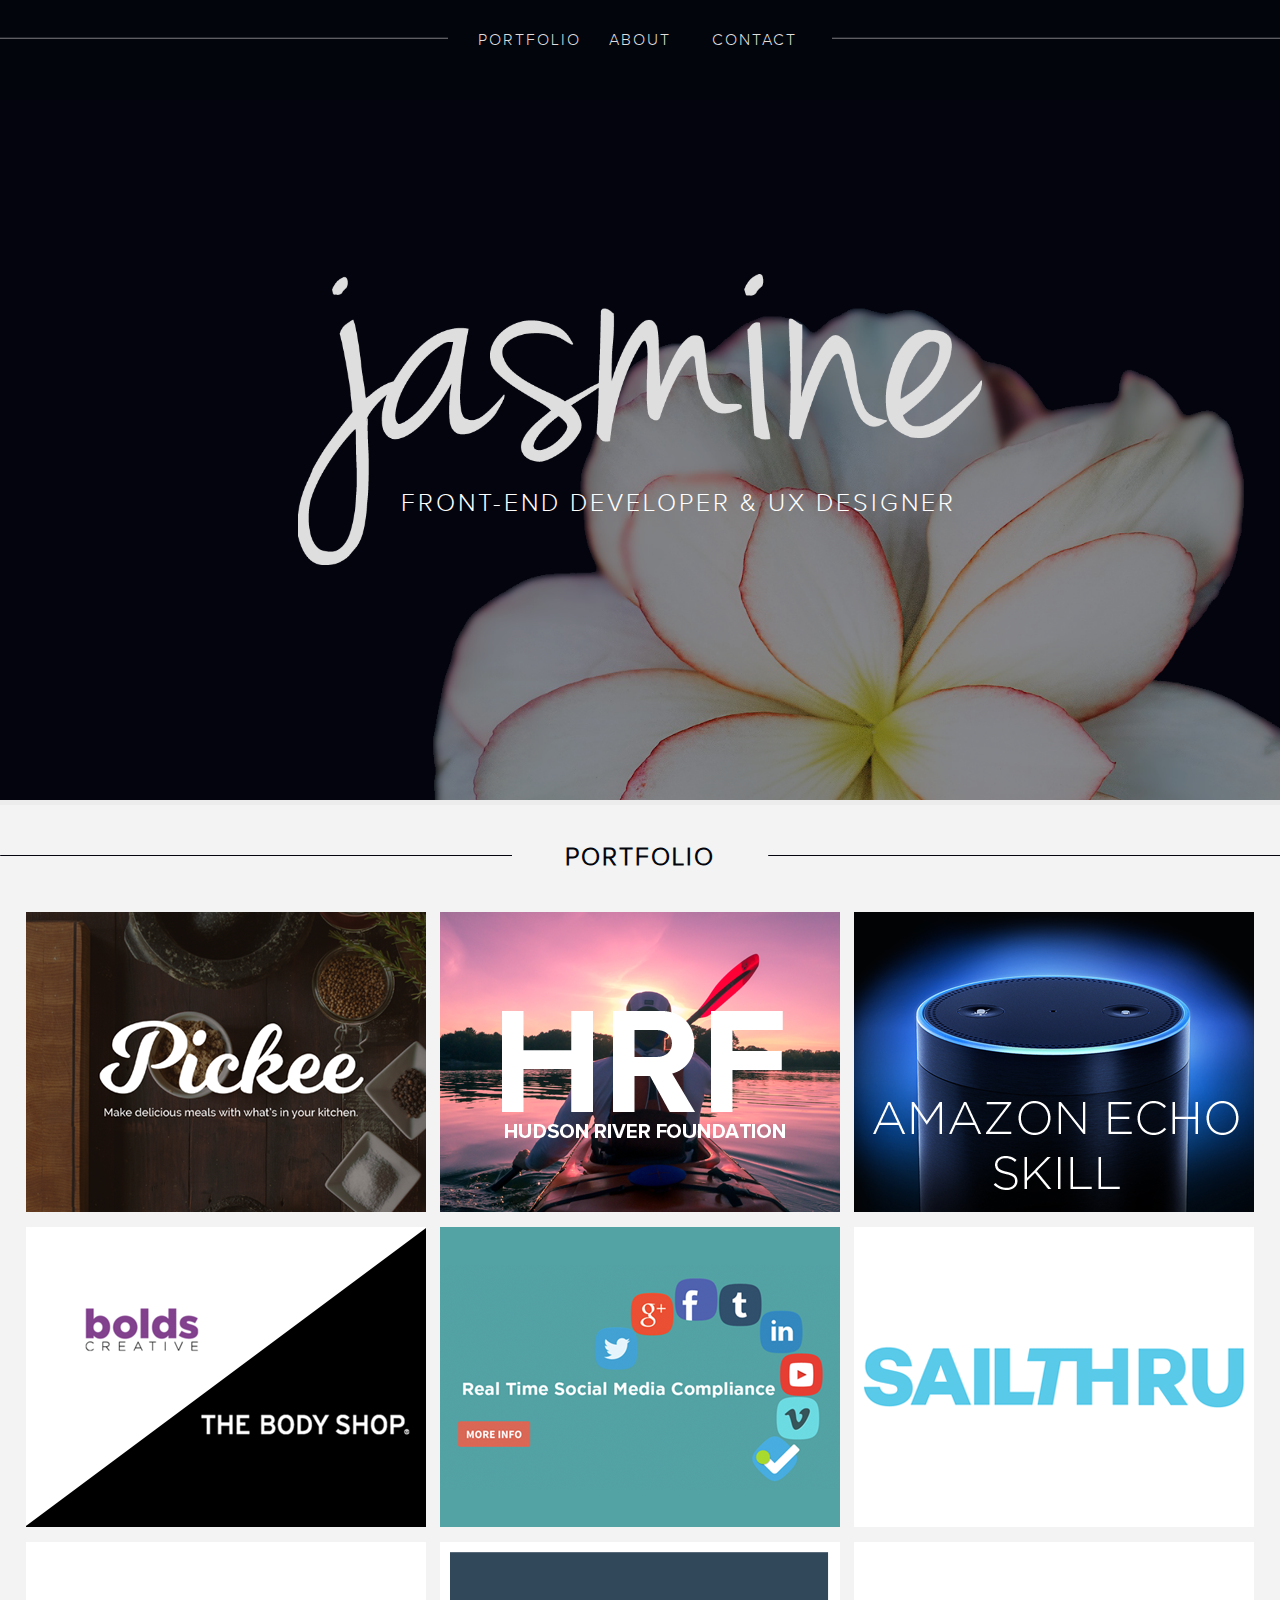
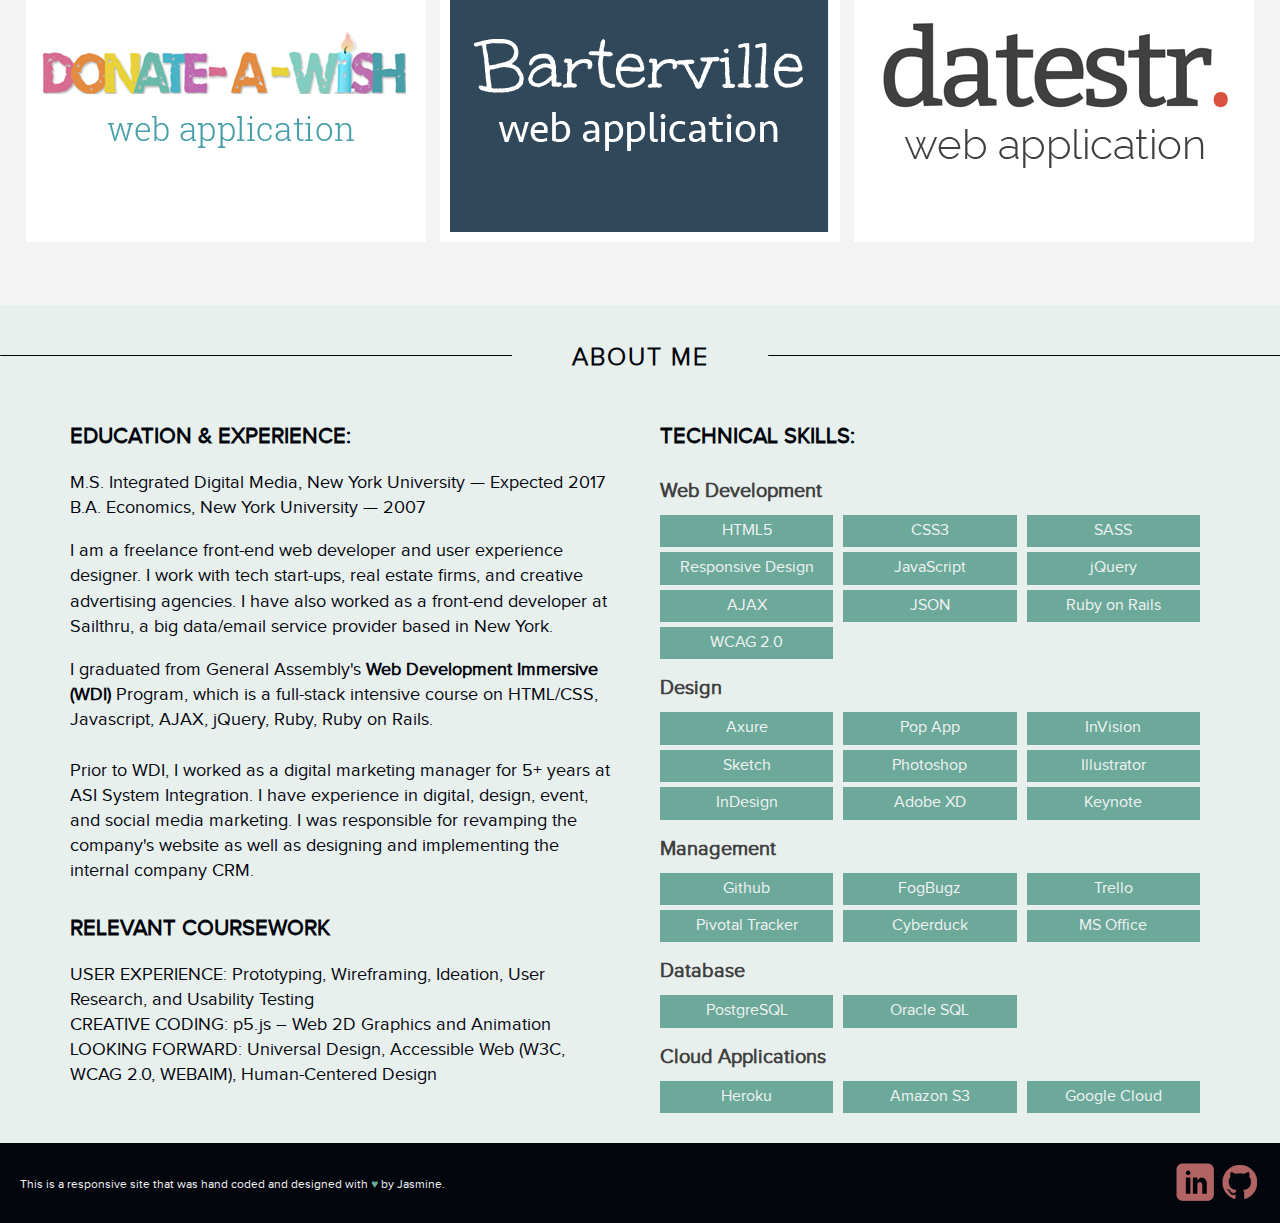
==== index.html @ 40313d44 "changed the name to media.css to mobile and added colors scss file" ====
<!DOCTYPE html>
<!--[if lt IE 7]> <html class="no-js lt-ie9 lt-ie8 lt-ie7" lang="en"> <![endif]-->
<!--[if IE 7]>    <html class="no-js lt-ie9 lt-ie8" lang="en"> <![endif]-->
<!--[if IE 8]>    <html class="no-js lt-ie9" lang="en"> <![endif]-->
<!--[if gt IE 8]><!--> <html class="no-js" lang="en"> <!--<![endif]-->
<head>
  <meta charset="utf-8" />
  <meta http-equiv="x-ua-compatible" content="ie=edge" />
  <meta name="viewport" content="width=device-width, initial-scale=1, minimum-scale=1, maximum-scale=1" />
  <title>Jasmine Chabra's Web Portfolio</title>
  <link rel="stylesheet" href="css/normalize.css">
  <!--[if (gt IE 8) | (IEMobile)]><!-->
  <link rel="stylesheet" href="css/unsemantic-grid-responsive.css" />
  <!--<![endif]-->
<!--[if (lt IE 9) & (!IEMobile)]>
  <link rel="stylesheet" href="./assets/stylesheets/ie.css" />
  <![endif]-->
  <link rel="stylesheet" href="css/component.css">
  <link rel="stylesheet" href="css/style.css">
  <link rel="stylesheet" href="css/mobile.css">
  <link rel="icon" type="image/png" href="images/jfavicon.png" />
  <script src="javascripts/modernizr.custom.js"></script>
</head>

<body>
  <div id="wrapper">
    <!-- ******** Header and Nav ******** -->
    <div id="header">
      <div class="grid-35 hide-on-mobile grayLine">&nbsp;</div>
      <div class="grid-30 mobile-grid-100">
        <nav>
          <ul class="nav_links grid-100 mobile-grid-100">
            <li class="grid-33 mobile-grid-100"><a href="#portfolio" class="homePage">PORTFOLIO</a></li>
            <li class="grid-33 mobile-grid-100 second"><a href="#about" class="homePage">ABOUT</a></li>
            <li class="grid-33 mobile-grid-100"><a href="http://www.linkedin.com/in/jchabra" target="_blank">CONTACT</a></li>
          </ul>
        </nav>
      </div>
      <div class="grid-35 mobile-grid-100 grayLine">&nbsp;</div>
      <div class="grid-container">
       <div class="container grid-100 mobile-grid-100">
        <div class="logo grid-100 mobile-grid-100">
          <img src="images/jasmineLogo.png">
          <p class="jobTagline">Front-End Developer &amp; UX Designer</p>
        </div>
      </div><!-- /.container  .grid-100 .mobile-grid-100-->
    </div><!-- //.grid-container -->
  </div><!-- /#header -->
  
  <!-- ******** End of Header and Nav ******** -->

  <!-- ******** PORTFOLIO ******** -->
  <div class="gray_border"></div>
  <div id="portfolio">
    <section class="portfolio">
      <div class="grid-40 mobile-grid-20 designLine">&nbsp;</div>
      <div class="grid-20 mobile-grid-60">
        <h1 class="section_heading">PORTFOLIO</h1>
      </div>
      <div class="grid-40 mobile-grid-20 designLine">&nbsp;</div>
      <div class="clear"></div>
      <div class="main">
        <ul id="og-grid" class="og-grid">
          <!-- Pickee -->
          <li>
            <a href="pickee.html" data-largesrc="images/pickee_app.png" data-title="PICKEE" data-description="User Experience Prototype:
            <br><br>
            The Pickee app allows users to create simple meals based on the ingredients they have. Users enter the items they currently own, as well as ingredients from a grocery list, and the app recommends recipes and meals tailored to a user's tastes.
            <br><br>
            User Experience Design &amp; User Interface Design<br>
            Tech: Axure and Photoshop
            ">
            <img src="images/thumbs/pickee_app_thumb.png" alt="Pickee"/>
          </a>
        </li>
        <!-- Hudson River Foundation -->
        <li>
          <a href="http://jchabra.github.io/hrf_prototype/" data-largesrc="images/hrf.png" data-title="HUDSON RIVER FOUNDATION" data-description="User Experience Prototype (Client Project):<br><br>
            Goal: Create an immersive online experience for Hudson River Foundation’s landing page and a digital state of the estuary for their extensive data sets.
            <br><br>
            User Experience Design &amp; User Interface Design
            <br>
            Tech: Axure, Photoshop, HTML5, CSS3, JavaScript, Responsive Design">
            <img src="images/thumbs/hrf_thumb.png" alt="Hudson River Foundation"/>
          </a>
        </li>
        <!-- Amazon Echo: Gmail Integration -->
        <li>
          <a href="a-mail.html" data-largesrc="images/amazon_a-mail.png" data-title="A-Mail" data-description="Amazon Echo Gmail API Integration &mdash; User Centered Design Prototype with a <br>focus on Accessibility for people with Low Vision or Blindness
            <br><br>
            Our idea was to create a productivity skill (app) for the Amazon Echo that gives the user access to unread emails in his/her gmail account. Alexa reads who the email was from, the subject and snippets of the email.
            <br><br>
            Voice Interface Design<br>
            Tech: Development in Node.js
            ">
            <img src="images/thumbs/amazon_thumb.png" alt="Amazon Echo: A-Mail"/>
          </a>
        </li>
        <!-- Bolds -->
        <li>
          <a href="bolds.html" data-largesrc="images/bolds.png" data-title="BOLDS CREATIVE" data-description="Freelance: Coded emails and responsive landing pages using HTML5, CSS3, jQuery and Foundation framework for e-commerce clients, like The Body Shop. <br><br> Tech: HTML5, CSS3, JavaScript, jQuery &amp; foundation framework">
            <img src="images/thumbs/bolds_thumb.png" alt="Bolds Creative"/>
          </a>
        </li>
        <!-- tech startup -->
        <li>
          <a href="tech-startup.html" data-largesrc="images/tech-startup.png" data-title="TECH START-UP*" data-description="Freelance: Created and coded this tech start-up's website and designed the UI (user interface) and the company logo. <br><br> Tech: HTML5, CSS3, JavaScript, jQuery, &amp; foundation framework">
            <img src="images/thumbs/tech-startup_thumbs.png" alt="Tech Start-Up"/>
          </a>
        </li>
        <!-- Sailthru -->
        <li>
          <a href="https://my.sailthru.com" target="_blank" data-largesrc="images/sailthru_image.png" data-title="SAILTHRU" data-description="Redesigned company interface for improved user experience. Implemented a new look and feel across site, using HTML5, CSS3 (SASS), JavaScript, and PHP. The link below takes you to Sailthru's login page, which was coded by me <br><br> Tech: HTML5, CSS3 (SASS), JavaScript, &amp; PHP">
            <img src="images/thumbs/sailthru_thumb.png" alt="Sailthru"/>
          </a>
        </li>
        <!-- Donate-a-wish -->
        <li>
          <a href="http://donate-a-wish.herokuapp.com/" target="_blank" data-largesrc="images/donate_a_wish.png" data-title="DONATE-A-WISH" data-description="Final web dev project for General Assembly's WDI that includes web design and logo design.
          <br>
          A parent or guardian can create a wish-list for their child with a terminal illness. A benefactor can purchase an item on any child's wishlist. <br><br> Tech: HTML5, CSS3, JavaScript, Ruby on Rails, &amp; Foundation Framework">
          <img src="images/thumbs/donateAWish_thumb.png" alt="Donate-A-Wish"/>
        </a>
      </li>
      <!-- Barterville -->
      <li>
        <a href="http://thebarterville.herokuapp.com/" target="_blank" data-largesrc="images/barterville.png" data-title="BARTERVILLE" data-description="General Assembly Group Project:
        <br>
        Do you want to trade a giant pencil for a giant wrench? You're at the right place. At Barterville, you can trade any item for another unique item. <br><br> Tech: HTML5, CSS3, JavaScript, Ruby on Rails, &amp; Twitter Bootstrap Framework">
        <img src="images/thumbs/barterville_thumb.png" alt="Barterville"/>
      </a>
    </li>
    <!-- datestr -->
    <li>
      <a href="http://datestr.herokuapp.com/" target="_blank" data-largesrc="images/datestr.png" data-title="DATESTR" data-description="General Assembly Group Project:
      <br>
      A dating website for <i>Hipstr's</i>. Send messages to <br>other hipsters and then answer their questions. <br>If you get the right answer, you might be one step closer to meeting your 'meh.'
      <br><br> Tech: HTML5, CSS3, JavaScript, Ruby on Rails, &amp; Foundation Framework">
      <img src="images/thumbs/datestr_thumb.png" alt="Datestr"/>
    </a>
  </li>
</ul>
</div>

</section><!-- //.portfolio -->
</div><!-- end of #portfolio -->
<!-- ******** END OF PORTFOLIO ******** -->

<!-- ******** ABOUT ******** -->
<div id="about">
  <section class="about">
    <div class="grid-40 mobile-grid-20 designLine">&nbsp;</div>
    <div class="grid-20 mobile-grid-60">
      <h1 class="section_heading">ABOUT ME</h1>
    </div>
    <div class="grid-40 mobile-grid-20 designLine">&nbsp;</div>
    <div class="clear"></div>
    <div class="container grid-container">
      <div class="grid-50 mobile-grid-100">
        <h4 class="top grid-100 mobile-grid-100">EDUCATION &amp; EXPERIENCE:</h4>
        <p class="grid-100 mobile-grid-100">
          M.S. Integrated Digital Media, New York University &mdash; Expected 2017
          <br>
          B.A. Economics, New York University &mdash; 2007
        </p>
        <p class="grid-100 mobile-grid-100">I am a freelance front-end web developer and user experience designer. I work with tech start-ups, real estate firms, and creative advertising agencies. I have also worked as a front-end developer at Sailthru, a big data/email service provider based in New York.</p>
        <p class="grid-100 mobile-grid-100">I graduated from General Assembly's <a href="http://wdi2.github.io/students/" target="_blank"><b>Web Development Immersive (WDI)</b></a> Program, which is a full-stack intensive course on HTML/CSS, Javascript, AJAX, jQuery, Ruby, Ruby on Rails. <br><br>Prior to WDI, I worked as a digital marketing manager for 5+ years at ASI System Integration. I have experience in digital, design, event, and social media marketing. I was responsible for revamping the company's website as well as designing and implementing the internal company CRM.</p>
        <h4 class="top grid-100 mobile-grid-100">RELEVANT COURSEWORK</h4>
        <p class="grid-100 mobile-grid-100">USER EXPERIENCE: Prototyping, Wireframing, Ideation, User Research, and Usability Testing
          <br>
          CREATIVE CODING: p5.js – Web 2D Graphics and Animation
          <br>
          LOOKING FORWARD: Universal Design, Accessible Web (W3C, WCAG 2.0, WEBAIM), Human-Centered Design</p>
        </div><!-- //.grid-50 -->
        <div class="grid-50 mobile-grid-100">
          <h4 class="top2 grid-100 mobile-grid-100">TECHNICAL SKILLS:</h4>
          <div id="skills" class="grid-100 mobile-grid-100">
            <!-- Web Development -->
            <div class="skillSection">
              <h5 class="firstTitle">Web Development</h5>
              <div class="webDevSkills"></div>
            </div>
            <!-- Design -->
            <div class="skillSection">
              <h5>Design</h5>
              <div class="designSkills"></div>
            </div>
            <!-- Management -->
            <div class="skillSection">
              <h5>Management</h5>
              <div class="managementSkills"></div>
            </div>
            <!-- Database -->
            <div class="skillSection">
              <h5>Database</h5>
              <div class="databaseSkills"></div>
            </div>
            <!-- Cloud Applications -->
            <div class="skillSection">
              <h5>Cloud Applications</h5>
              <div class="cloudSkills"></div>
            </div>
          </div>
        </div><!-- //.grid-50 -->
      </div><!--//.container .grid-container-->
    </section> <!-- //.about -->
  </div><!-- //#about -->
  <!-- ******** END OF ABOUT ******** -->

  <div id="returntotop" class="homebutton">
    <p class="carrot">^</p>
  </div><!-- end of #returntotop and .homebutton -->

  <!-- Footer -->
  <footer class="grid-100 mobile-grid-100">
   <p class="text grid-50 mobile-grid-100">This is a responsive site that was hand coded and designed with <span class="heart">&hearts;</span> by Jasmine.</p>
   <div class="footer_links grid-50 mobile-grid-100">
    <a href="https://github.com/jchabra" target="_blank" class="github">Github</a>
    <a href="http://www.linkedin.com/in/jchabra" target="_blank" class="linkedin">Linkedin</a>
  </div>
</footer>
</div><!-- //#wrapper -->
<script src="javascripts/jquery-2.1.3.min.js"></script>
<script src="javascripts/jquery.scrollTo-1.4.3.1-min.js"></script>
<script src="javascripts/jquery.easing.1.3.js"></script>
<script src="javascripts/jquery.validate.min.js"></script>
<script src="javascripts/nav.js"></script>
<script src="javascripts/skills.js"></script>
<script src="javascripts/grid.js"></script>
<script>
$(function() {
  Grid.init();
});
</script>
</body>
</html>
---- css/unsemantic-grid-responsive.css ----
/* ============================================ */
/* This file has a mobile-to-desktop breakpoint */
/* ============================================ */
@media screen and (max-width: 400px) {
  @-ms-viewport {
    width: 320px;
  }
}
.clear {
  clear: both;
  display: block;
  overflow: hidden;
  visibility: hidden;
  width: 0;
  height: 0;
}

.grid-container:before, .grid-5:before, .mobile-grid-5:before, .grid-10:before, .mobile-grid-10:before, .grid-15:before, .mobile-grid-15:before, .grid-20:before, .mobile-grid-20:before, .grid-25:before, .mobile-grid-25:before, .grid-30:before, .mobile-grid-30:before, .grid-35:before, .mobile-grid-35:before, .grid-40:before, .mobile-grid-40:before, .grid-45:before, .mobile-grid-45:before, .grid-50:before, .mobile-grid-50:before, .grid-55:before, .mobile-grid-55:before, .grid-60:before, .mobile-grid-60:before, .grid-65:before, .mobile-grid-65:before, .grid-70:before, .mobile-grid-70:before, .grid-75:before, .mobile-grid-75:before, .grid-80:before, .mobile-grid-80:before, .grid-85:before, .mobile-grid-85:before, .grid-90:before, .mobile-grid-90:before, .grid-95:before, .mobile-grid-95:before, .grid-100:before, .mobile-grid-100:before, .grid-33:before, .mobile-grid-33:before, .grid-66:before, .mobile-grid-66:before, .clearfix:before,
.grid-container:after,
.grid-5:after,
.mobile-grid-5:after,
.grid-10:after,
.mobile-grid-10:after,
.grid-15:after,
.mobile-grid-15:after,
.grid-20:after,
.mobile-grid-20:after,
.grid-25:after,
.mobile-grid-25:after,
.grid-30:after,
.mobile-grid-30:after,
.grid-35:after,
.mobile-grid-35:after,
.grid-40:after,
.mobile-grid-40:after,
.grid-45:after,
.mobile-grid-45:after,
.grid-50:after,
.mobile-grid-50:after,
.grid-55:after,
.mobile-grid-55:after,
.grid-60:after,
.mobile-grid-60:after,
.grid-65:after,
.mobile-grid-65:after,
.grid-70:after,
.mobile-grid-70:after,
.grid-75:after,
.mobile-grid-75:after,
.grid-80:after,
.mobile-grid-80:after,
.grid-85:after,
.mobile-grid-85:after,
.grid-90:after,
.mobile-grid-90:after,
.grid-95:after,
.mobile-grid-95:after,
.grid-100:after,
.mobile-grid-100:after,
.grid-33:after,
.mobile-grid-33:after,
.grid-66:after,
.mobile-grid-66:after,
.clearfix:after {
  content: ".";
  display: block;
  overflow: hidden;
  visibility: hidden;
  font-size: 0;
  line-height: 0;
  width: 0;
  height: 0;
}

.grid-container:after, .grid-5:after, .mobile-grid-5:after, .grid-10:after, .mobile-grid-10:after, .grid-15:after, .mobile-grid-15:after, .grid-20:after, .mobile-grid-20:after, .grid-25:after, .mobile-grid-25:after, .grid-30:after, .mobile-grid-30:after, .grid-35:after, .mobile-grid-35:after, .grid-40:after, .mobile-grid-40:after, .grid-45:after, .mobile-grid-45:after, .grid-50:after, .mobile-grid-50:after, .grid-55:after, .mobile-grid-55:after, .grid-60:after, .mobile-grid-60:after, .grid-65:after, .mobile-grid-65:after, .grid-70:after, .mobile-grid-70:after, .grid-75:after, .mobile-grid-75:after, .grid-80:after, .mobile-grid-80:after, .grid-85:after, .mobile-grid-85:after, .grid-90:after, .mobile-grid-90:after, .grid-95:after, .mobile-grid-95:after, .grid-100:after, .mobile-grid-100:after, .grid-33:after, .mobile-grid-33:after, .grid-66:after, .mobile-grid-66:after, .clearfix:after {
  clear: both;
}

.grid-container, .grid-5, .mobile-grid-5, .grid-10, .mobile-grid-10, .grid-15, .mobile-grid-15, .grid-20, .mobile-grid-20, .grid-25, .mobile-grid-25, .grid-30, .mobile-grid-30, .grid-35, .mobile-grid-35, .grid-40, .mobile-grid-40, .grid-45, .mobile-grid-45, .grid-50, .mobile-grid-50, .grid-55, .mobile-grid-55, .grid-60, .mobile-grid-60, .grid-65, .mobile-grid-65, .grid-70, .mobile-grid-70, .grid-75, .mobile-grid-75, .grid-80, .mobile-grid-80, .grid-85, .mobile-grid-85, .grid-90, .mobile-grid-90, .grid-95, .mobile-grid-95, .grid-100, .mobile-grid-100, .grid-33, .mobile-grid-33, .grid-66, .mobile-grid-66, .clearfix {
  /* <IE7> */
  *zoom: 1;
  /* </IE7> */
}

.grid-container {
  margin-left: auto;
  margin-right: auto;
  max-width: 1200px;
  padding-left: 10px;
  padding-right: 10px;
}

.grid-5, .mobile-grid-5, .grid-10, .mobile-grid-10, .grid-15, .mobile-grid-15, .grid-20, .mobile-grid-20, .grid-25, .mobile-grid-25, .grid-30, .mobile-grid-30, .grid-35, .mobile-grid-35, .grid-40, .mobile-grid-40, .grid-45, .mobile-grid-45, .grid-50, .mobile-grid-50, .grid-55, .mobile-grid-55, .grid-60, .mobile-grid-60, .grid-65, .mobile-grid-65, .grid-70, .mobile-grid-70, .grid-75, .mobile-grid-75, .grid-80, .mobile-grid-80, .grid-85, .mobile-grid-85, .grid-90, .mobile-grid-90, .grid-95, .mobile-grid-95, .grid-100, .mobile-grid-100, .grid-33, .mobile-grid-33, .grid-66, .mobile-grid-66 {
  -moz-box-sizing: border-box;
  -webkit-box-sizing: border-box;
  box-sizing: border-box;
  padding-left: 10px;
  padding-right: 10px;
  /* <IE7> */
  *padding-left: 0;
  *padding-right: 0;
  /* </IE7> */
}
.grid-5 > *, .mobile-grid-5 > *, .grid-10 > *, .mobile-grid-10 > *, .grid-15 > *, .mobile-grid-15 > *, .grid-20 > *, .mobile-grid-20 > *, .grid-25 > *, .mobile-grid-25 > *, .grid-30 > *, .mobile-grid-30 > *, .grid-35 > *, .mobile-grid-35 > *, .grid-40 > *, .mobile-grid-40 > *, .grid-45 > *, .mobile-grid-45 > *, .grid-50 > *, .mobile-grid-50 > *, .grid-55 > *, .mobile-grid-55 > *, .grid-60 > *, .mobile-grid-60 > *, .grid-65 > *, .mobile-grid-65 > *, .grid-70 > *, .mobile-grid-70 > *, .grid-75 > *, .mobile-grid-75 > *, .grid-80 > *, .mobile-grid-80 > *, .grid-85 > *, .mobile-grid-85 > *, .grid-90 > *, .mobile-grid-90 > *, .grid-95 > *, .mobile-grid-95 > *, .grid-100 > *, .mobile-grid-100 > *, .grid-33 > *, .mobile-grid-33 > *, .grid-66 > *, .mobile-grid-66 > * {
  /* <IE7> */
  *margin-left: "expression((!this.className.match(/grid-[1-9]/) && this.currentStyle.display === " block " && this.currentStyle.width === " auto ') && "10px")';
  *margin-right: "expression((!this.className.match(/grid-[1-9]/) && this.currentStyle.display === " block " && this.currentStyle.width === " auto ') && "10px")';
  /* </IE7> */
}

.grid-parent {
  padding-left: 0;
  padding-right: 0;
}

@media screen and (max-width: 767px) {
  .mobile-push-5, .mobile-pull-5, .mobile-push-10, .mobile-pull-10, .mobile-push-15, .mobile-pull-15, .mobile-push-20, .mobile-pull-20, .mobile-push-25, .mobile-pull-25, .mobile-push-30, .mobile-pull-30, .mobile-push-35, .mobile-pull-35, .mobile-push-40, .mobile-pull-40, .mobile-push-45, .mobile-pull-45, .mobile-push-50, .mobile-pull-50, .mobile-push-55, .mobile-pull-55, .mobile-push-60, .mobile-pull-60, .mobile-push-65, .mobile-pull-65, .mobile-push-70, .mobile-pull-70, .mobile-push-75, .mobile-pull-75, .mobile-push-80, .mobile-pull-80, .mobile-push-85, .mobile-pull-85, .mobile-push-90, .mobile-pull-90, .mobile-push-95, .mobile-pull-95, .mobile-push-33, .mobile-pull-33, .mobile-push-66, .mobile-pull-66 {
    position: relative;
  }

  .hide-on-mobile {
    display: none !important;
  }

  .mobile-grid-5 {
    float: left;
    width: 5%;
    /* <IE7> */
    *width: expression(Math.floor(0.05 * (this.parentNode.offsetWidth - parseFloat(this.parentNode.currentStyle.paddingLeft) - parseFloat(this.parentNode.currentStyle.paddingRight))) + "px");
    /* </IE7> */
  }

  .mobile-prefix-5 {
    margin-left: 5%;
  }

  .mobile-suffix-5 {
    margin-right: 5%;
  }

  .mobile-push-5 {
    left: 5%;
    /* <IE7> */
    *left: expression(Math.floor(0.05 * (this.parentNode.offsetWidth - parseFloat(this.parentNode.currentStyle.paddingLeft) - parseFloat(this.parentNode.currentStyle.paddingRight))) + "px");
    /* </IE7> */
  }

  .mobile-pull-5 {
    left: -5%;
    /* <IE7> */
    *left: expression(Math.floor(-0.05 * (this.parentNode.offsetWidth - parseFloat(this.parentNode.currentStyle.paddingLeft) - parseFloat(this.parentNode.currentStyle.paddingRight))) + "px");
    /* </IE7> */
  }

  .mobile-grid-10 {
    float: left;
    width: 10%;
    /* <IE7> */
    *width: expression(Math.floor(0.1 * (this.parentNode.offsetWidth - parseFloat(this.parentNode.currentStyle.paddingLeft) - parseFloat(this.parentNode.currentStyle.paddingRight))) + "px");
    /* </IE7> */
  }

  .mobile-prefix-10 {
    margin-left: 10%;
  }

  .mobile-suffix-10 {
    margin-right: 10%;
  }

  .mobile-push-10 {
    left: 10%;
    /* <IE7> */
    *left: expression(Math.floor(0.1 * (this.parentNode.offsetWidth - parseFloat(this.parentNode.currentStyle.paddingLeft) - parseFloat(this.parentNode.currentStyle.paddingRight))) + "px");
    /* </IE7> */
  }

  .mobile-pull-10 {
    left: -10%;
    /* <IE7> */
    *left: expression(Math.floor(-0.1 * (this.parentNode.offsetWidth - parseFloat(this.parentNode.currentStyle.paddingLeft) - parseFloat(this.parentNode.currentStyle.paddingRight))) + "px");
    /* </IE7> */
  }

  .mobile-grid-15 {
    float: left;
    width: 15%;
    /* <IE7> */
    *width: expression(Math.floor(0.15 * (this.parentNode.offsetWidth - parseFloat(this.parentNode.currentStyle.paddingLeft) - parseFloat(this.parentNode.currentStyle.paddingRight))) + "px");
    /* </IE7> */
  }

  .mobile-prefix-15 {
    margin-left: 15%;
  }

  .mobile-suffix-15 {
    margin-right: 15%;
  }

  .mobile-push-15 {
    left: 15%;
    /* <IE7> */
    *left: expression(Math.floor(0.15 * (this.parentNode.offsetWidth - parseFloat(this.parentNode.currentStyle.paddingLeft) - parseFloat(this.parentNode.currentStyle.paddingRight))) + "px");
    /* </IE7> */
  }

  .mobile-pull-15 {
    left: -15%;
    /* <IE7> */
    *left: expression(Math.floor(-0.15 * (this.parentNode.offsetWidth - parseFloat(this.parentNode.currentStyle.paddingLeft) - parseFloat(this.parentNode.currentStyle.paddingRight))) + "px");
    /* </IE7> */
  }

  .mobile-grid-20 {
    float: left;
    width: 20%;
    /* <IE7> */
    *width: expression(Math.floor(0.2 * (this.parentNode.offsetWidth - parseFloat(this.parentNode.currentStyle.paddingLeft) - parseFloat(this.parentNode.currentStyle.paddingRight))) + "px");
    /* </IE7> */
  }

  .mobile-prefix-20 {
    margin-left: 20%;
  }

  .mobile-suffix-20 {
    margin-right: 20%;
  }

  .mobile-push-20 {
    left: 20%;
    /* <IE7> */
    *left: expression(Math.floor(0.2 * (this.parentNode.offsetWidth - parseFloat(this.parentNode.currentStyle.paddingLeft) - parseFloat(this.parentNode.currentStyle.paddingRight))) + "px");
    /* </IE7> */
  }

  .mobile-pull-20 {
    left: -20%;
    /* <IE7> */
    *left: expression(Math.floor(-0.2 * (this.parentNode.offsetWidth - parseFloat(this.parentNode.currentStyle.paddingLeft) - parseFloat(this.parentNode.currentStyle.paddingRight))) + "px");
    /* </IE7> */
  }

  .mobile-grid-25 {
    float: left;
    width: 25%;
    /* <IE7> */
    *width: expression(Math.floor(0.25 * (this.parentNode.offsetWidth - parseFloat(this.parentNode.currentStyle.paddingLeft) - parseFloat(this.parentNode.currentStyle.paddingRight))) + "px");
    /* </IE7> */
  }

  .mobile-prefix-25 {
    margin-left: 25%;
  }

  .mobile-suffix-25 {
    margin-right: 25%;
  }

  .mobile-push-25 {
    left: 25%;
    /* <IE7> */
    *left: expression(Math.floor(0.25 * (this.parentNode.offsetWidth - parseFloat(this.parentNode.currentStyle.paddingLeft) - parseFloat(this.parentNode.currentStyle.paddingRight))) + "px");
    /* </IE7> */
  }

  .mobile-pull-25 {
    left: -25%;
    /* <IE7> */
    *left: expression(Math.floor(-0.25 * (this.parentNode.offsetWidth - parseFloat(this.parentNode.currentStyle.paddingLeft) - parseFloat(this.parentNode.currentStyle.paddingRight))) + "px");
    /* </IE7> */
  }

  .mobile-grid-30 {
    float: left;
    width: 30%;
    /* <IE7> */
    *width: expression(Math.floor(0.3 * (this.parentNode.offsetWidth - parseFloat(this.parentNode.currentStyle.paddingLeft) - parseFloat(this.parentNode.currentStyle.paddingRight))) + "px");
    /* </IE7> */
  }

  .mobile-prefix-30 {
    margin-left: 30%;
  }

  .mobile-suffix-30 {
    margin-right: 30%;
  }

  .mobile-push-30 {
    left: 30%;
    /* <IE7> */
    *left: expression(Math.floor(0.3 * (this.parentNode.offsetWidth - parseFloat(this.parentNode.currentStyle.paddingLeft) - parseFloat(this.parentNode.currentStyle.paddingRight))) + "px");
    /* </IE7> */
  }

  .mobile-pull-30 {
    left: -30%;
    /* <IE7> */
    *left: expression(Math.floor(-0.3 * (this.parentNode.offsetWidth - parseFloat(this.parentNode.currentStyle.paddingLeft) - parseFloat(this.parentNode.currentStyle.paddingRight))) + "px");
    /* </IE7> */
  }

  .mobile-grid-35 {
    float: left;
    width: 35%;
    /* <IE7> */
    *width: expression(Math.floor(0.35 * (this.parentNode.offsetWidth - parseFloat(this.parentNode.currentStyle.paddingLeft) - parseFloat(this.parentNode.currentStyle.paddingRight))) + "px");
    /* </IE7> */
  }

  .mobile-prefix-35 {
    margin-left: 35%;
  }

  .mobile-suffix-35 {
    margin-right: 35%;
  }

  .mobile-push-35 {
    left: 35%;
    /* <IE7> */
    *left: expression(Math.floor(0.35 * (this.parentNode.offsetWidth - parseFloat(this.parentNode.currentStyle.paddingLeft) - parseFloat(this.parentNode.currentStyle.paddingRight))) + "px");
    /* </IE7> */
  }

  .mobile-pull-35 {
    left: -35%;
    /* <IE7> */
    *left: expression(Math.floor(-0.35 * (this.parentNode.offsetWidth - parseFloat(this.parentNode.currentStyle.paddingLeft) - parseFloat(this.parentNode.currentStyle.paddingRight))) + "px");
    /* </IE7> */
  }

  .mobile-grid-40 {
    float: left;
    width: 40%;
    /* <IE7> */
    *width: expression(Math.floor(0.4 * (this.parentNode.offsetWidth - parseFloat(this.parentNode.currentStyle.paddingLeft) - parseFloat(this.parentNode.currentStyle.paddingRight))) + "px");
    /* </IE7> */
  }

  .mobile-prefix-40 {
    margin-left: 40%;
  }

  .mobile-suffix-40 {
    margin-right: 40%;
  }

  .mobile-push-40 {
    left: 40%;
    /* <IE7> */
    *left: expression(Math.floor(0.4 * (this.parentNode.offsetWidth - parseFloat(this.parentNode.currentStyle.paddingLeft) - parseFloat(this.parentNode.currentStyle.paddingRight))) + "px");
    /* </IE7> */
  }

  .mobile-pull-40 {
    left: -40%;
    /* <IE7> */
    *left: expression(Math.floor(-0.4 * (this.parentNode.offsetWidth - parseFloat(this.parentNode.currentStyle.paddingLeft) - parseFloat(this.parentNode.currentStyle.paddingRight))) + "px");
    /* </IE7> */
  }

  .mobile-grid-45 {
    float: left;
    width: 45%;
    /* <IE7> */
    *width: expression(Math.floor(0.45 * (this.parentNode.offsetWidth - parseFloat(this.parentNode.currentStyle.paddingLeft) - parseFloat(this.parentNode.currentStyle.paddingRight))) + "px");
    /* </IE7> */
  }

  .mobile-prefix-45 {
    margin-left: 45%;
  }

  .mobile-suffix-45 {
    margin-right: 45%;
  }

  .mobile-push-45 {
    left: 45%;
    /* <IE7> */
    *left: expression(Math.floor(0.45 * (this.parentNode.offsetWidth - parseFloat(this.parentNode.currentStyle.paddingLeft) - parseFloat(this.parentNode.currentStyle.paddingRight))) + "px");
    /* </IE7> */
  }

  .mobile-pull-45 {
    left: -45%;
    /* <IE7> */
    *left: expression(Math.floor(-0.45 * (this.parentNode.offsetWidth - parseFloat(this.parentNode.currentStyle.paddingLeft) - parseFloat(this.parentNode.currentStyle.paddingRight))) + "px");
    /* </IE7> */
  }

  .mobile-grid-50 {
    float: left;
    width: 50%;
    /* <IE7> */
    *width: expression(Math.floor(0.5 * (this.parentNode.offsetWidth - parseFloat(this.parentNode.currentStyle.paddingLeft) - parseFloat(this.parentNode.currentStyle.paddingRight))) + "px");
    /* </IE7> */
  }

  .mobile-prefix-50 {
    margin-left: 50%;
  }

  .mobile-suffix-50 {
    margin-right: 50%;
  }

  .mobile-push-50 {
    left: 50%;
    /* <IE7> */
    *left: expression(Math.floor(0.5 * (this.parentNode.offsetWidth - parseFloat(this.parentNode.currentStyle.paddingLeft) - parseFloat(this.parentNode.currentStyle.paddingRight))) + "px");
    /* </IE7> */
  }

  .mobile-pull-50 {
    left: -50%;
    /* <IE7> */
    *left: expression(Math.floor(-0.5 * (this.parentNode.offsetWidth - parseFloat(this.parentNode.currentStyle.paddingLeft) - parseFloat(this.parentNode.currentStyle.paddingRight))) + "px");
    /* </IE7> */
  }

  .mobile-grid-55 {
    float: left;
    width: 55%;
    /* <IE7> */
    *width: expression(Math.floor(0.55 * (this.parentNode.offsetWidth - parseFloat(this.parentNode.currentStyle.paddingLeft) - parseFloat(this.parentNode.currentStyle.paddingRight))) + "px");
    /* </IE7> */
  }

  .mobile-prefix-55 {
    margin-left: 55%;
  }

  .mobile-suffix-55 {
    margin-right: 55%;
  }

  .mobile-push-55 {
    left: 55%;
    /* <IE7> */
    *left: expression(Math.floor(0.55 * (this.parentNode.offsetWidth - parseFloat(this.parentNode.currentStyle.paddingLeft) - parseFloat(this.parentNode.currentStyle.paddingRight))) + "px");
    /* </IE7> */
  }

  .mobile-pull-55 {
    left: -55%;
    /* <IE7> */
    *left: expression(Math.floor(-0.55 * (this.parentNode.offsetWidth - parseFloat(this.parentNode.currentStyle.paddingLeft) - parseFloat(this.parentNode.currentStyle.paddingRight))) + "px");
    /* </IE7> */
  }

  .mobile-grid-60 {
    float: left;
    width: 60%;
    /* <IE7> */
    *width: expression(Math.floor(0.6 * (this.parentNode.offsetWidth - parseFloat(this.parentNode.currentStyle.paddingLeft) - parseFloat(this.parentNode.currentStyle.paddingRight))) + "px");
    /* </IE7> */
  }

  .mobile-prefix-60 {
    margin-left: 60%;
  }

  .mobile-suffix-60 {
    margin-right: 60%;
  }

  .mobile-push-60 {
    left: 60%;
    /* <IE7> */
    *left: expression(Math.floor(0.6 * (this.parentNode.offsetWidth - parseFloat(this.parentNode.currentStyle.paddingLeft) - parseFloat(this.parentNode.currentStyle.paddingRight))) + "px");
    /* </IE7> */
  }

  .mobile-pull-60 {
    left: -60%;
    /* <IE7> */
    *left: expression(Math.floor(-0.6 * (this.parentNode.offsetWidth - parseFloat(this.parentNode.currentStyle.paddingLeft) - parseFloat(this.parentNode.currentStyle.paddingRight))) + "px");
    /* </IE7> */
  }

  .mobile-grid-65 {
    float: left;
    width: 65%;
    /* <IE7> */
    *width: expression(Math.floor(0.65 * (this.parentNode.offsetWidth - parseFloat(this.parentNode.currentStyle.paddingLeft) - parseFloat(this.parentNode.currentStyle.paddingRight))) + "px");
    /* </IE7> */
  }

  .mobile-prefix-65 {
    margin-left: 65%;
  }

  .mobile-suffix-65 {
    margin-right: 65%;
  }

  .mobile-push-65 {
    left: 65%;
    /* <IE7> */
    *left: expression(Math.floor(0.65 * (this.parentNode.offsetWidth - parseFloat(this.parentNode.currentStyle.paddingLeft) - parseFloat(this.parentNode.currentStyle.paddingRight))) + "px");
    /* </IE7> */
  }

  .mobile-pull-65 {
    left: -65%;
    /* <IE7> */
    *left: expression(Math.floor(-0.65 * (this.parentNode.offsetWidth - parseFloat(this.parentNode.currentStyle.paddingLeft) - parseFloat(this.parentNode.currentStyle.paddingRight))) + "px");
    /* </IE7> */
  }

  .mobile-grid-70 {
    float: left;
    width: 70%;
    /* <IE7> */
    *width: expression(Math.floor(0.7 * (this.parentNode.offsetWidth - parseFloat(this.parentNode.currentStyle.paddingLeft) - parseFloat(this.parentNode.currentStyle.paddingRight))) + "px");
    /* </IE7> */
  }

  .mobile-prefix-70 {
    margin-left: 70%;
  }

  .mobile-suffix-70 {
    margin-right: 70%;
  }

  .mobile-push-70 {
    left: 70%;
    /* <IE7> */
    *left: expression(Math.floor(0.7 * (this.parentNode.offsetWidth - parseFloat(this.parentNode.currentStyle.paddingLeft) - parseFloat(this.parentNode.currentStyle.paddingRight))) + "px");
    /* </IE7> */
  }

  .mobile-pull-70 {
    left: -70%;
    /* <IE7> */
    *left: expression(Math.floor(-0.7 * (this.parentNode.offsetWidth - parseFloat(this.parentNode.currentStyle.paddingLeft) - parseFloat(this.parentNode.currentStyle.paddingRight))) + "px");
    /* </IE7> */
  }

  .mobile-grid-75 {
    float: left;
    width: 75%;
    /* <IE7> */
    *width: expression(Math.floor(0.75 * (this.parentNode.offsetWidth - parseFloat(this.parentNode.currentStyle.paddingLeft) - parseFloat(this.parentNode.currentStyle.paddingRight))) + "px");
    /* </IE7> */
  }

  .mobile-prefix-75 {
    margin-left: 75%;
  }

  .mobile-suffix-75 {
    margin-right: 75%;
  }

  .mobile-push-75 {
    left: 75%;
    /* <IE7> */
    *left: expression(Math.floor(0.75 * (this.parentNode.offsetWidth - parseFloat(this.parentNode.currentStyle.paddingLeft) - parseFloat(this.parentNode.currentStyle.paddingRight))) + "px");
    /* </IE7> */
  }

  .mobile-pull-75 {
    left: -75%;
    /* <IE7> */
    *left: expression(Math.floor(-0.75 * (this.parentNode.offsetWidth - parseFloat(this.parentNode.currentStyle.paddingLeft) - parseFloat(this.parentNode.currentStyle.paddingRight))) + "px");
    /* </IE7> */
  }

  .mobile-grid-80 {
    float: left;
    width: 80%;
    /* <IE7> */
    *width: expression(Math.floor(0.8 * (this.parentNode.offsetWidth - parseFloat(this.parentNode.currentStyle.paddingLeft) - parseFloat(this.parentNode.currentStyle.paddingRight))) + "px");
    /* </IE7> */
  }

  .mobile-prefix-80 {
    margin-left: 80%;
  }

  .mobile-suffix-80 {
    margin-right: 80%;
  }

  .mobile-push-80 {
    left: 80%;
    /* <IE7> */
    *left: expression(Math.floor(0.8 * (this.parentNode.offsetWidth - parseFloat(this.parentNode.currentStyle.paddingLeft) - parseFloat(this.parentNode.currentStyle.paddingRight))) + "px");
    /* </IE7> */
  }

  .mobile-pull-80 {
    left: -80%;
    /* <IE7> */
    *left: expression(Math.floor(-0.8 * (this.parentNode.offsetWidth - parseFloat(this.parentNode.currentStyle.paddingLeft) - parseFloat(this.parentNode.currentStyle.paddingRight))) + "px");
    /* </IE7> */
  }

  .mobile-grid-85 {
    float: left;
    width: 85%;
    /* <IE7> */
    *width: expression(Math.floor(0.85 * (this.parentNode.offsetWidth - parseFloat(this.parentNode.currentStyle.paddingLeft) - parseFloat(this.parentNode.currentStyle.paddingRight))) + "px");
    /* </IE7> */
  }

  .mobile-prefix-85 {
    margin-left: 85%;
  }

  .mobile-suffix-85 {
    margin-right: 85%;
  }

  .mobile-push-85 {
    left: 85%;
    /* <IE7> */
    *left: expression(Math.floor(0.85 * (this.parentNode.offsetWidth - parseFloat(this.parentNode.currentStyle.paddingLeft) - parseFloat(this.parentNode.currentStyle.paddingRight))) + "px");
    /* </IE7> */
  }

  .mobile-pull-85 {
    left: -85%;
    /* <IE7> */
    *left: expression(Math.floor(-0.85 * (this.parentNode.offsetWidth - parseFloat(this.parentNode.currentStyle.paddingLeft) - parseFloat(this.parentNode.currentStyle.paddingRight))) + "px");
    /* </IE7> */
  }

  .mobile-grid-90 {
    float: left;
    width: 90%;
    /* <IE7> */
    *width: expression(Math.floor(0.9 * (this.parentNode.offsetWidth - parseFloat(this.parentNode.currentStyle.paddingLeft) - parseFloat(this.parentNode.currentStyle.paddingRight))) + "px");
    /* </IE7> */
  }

  .mobile-prefix-90 {
    margin-left: 90%;
  }

  .mobile-suffix-90 {
    margin-right: 90%;
  }

  .mobile-push-90 {
    left: 90%;
    /* <IE7> */
    *left: expression(Math.floor(0.9 * (this.parentNode.offsetWidth - parseFloat(this.parentNode.currentStyle.paddingLeft) - parseFloat(this.parentNode.currentStyle.paddingRight))) + "px");
    /* </IE7> */
  }

  .mobile-pull-90 {
    left: -90%;
    /* <IE7> */
    *left: expression(Math.floor(-0.9 * (this.parentNode.offsetWidth - parseFloat(this.parentNode.currentStyle.paddingLeft) - parseFloat(this.parentNode.currentStyle.paddingRight))) + "px");
    /* </IE7> */
  }

  .mobile-grid-95 {
    float: left;
    width: 95%;
    /* <IE7> */
    *width: expression(Math.floor(0.95 * (this.parentNode.offsetWidth - parseFloat(this.parentNode.currentStyle.paddingLeft) - parseFloat(this.parentNode.currentStyle.paddingRight))) + "px");
    /* </IE7> */
  }

  .mobile-prefix-95 {
    margin-left: 95%;
  }

  .mobile-suffix-95 {
    margin-right: 95%;
  }

  .mobile-push-95 {
    left: 95%;
    /* <IE7> */
    *left: expression(Math.floor(0.95 * (this.parentNode.offsetWidth - parseFloat(this.parentNode.currentStyle.paddingLeft) - parseFloat(this.parentNode.currentStyle.paddingRight))) + "px");
    /* </IE7> */
  }

  .mobile-pull-95 {
    left: -95%;
    /* <IE7> */
    *left: expression(Math.floor(-0.95 * (this.parentNode.offsetWidth - parseFloat(this.parentNode.currentStyle.paddingLeft) - parseFloat(this.parentNode.currentStyle.paddingRight))) + "px");
    /* </IE7> */
  }

  .mobile-grid-33 {
    float: left;
    width: 33.33333%;
    /* <IE7> */
    *width: expression(Math.floor(0.33333 * (this.parentNode.offsetWidth - parseFloat(this.parentNode.currentStyle.paddingLeft) - parseFloat(this.parentNode.currentStyle.paddingRight))) + "px");
    /* </IE7> */
  }

  .mobile-prefix-33 {
    margin-left: 33.33333%;
  }

  .mobile-suffix-33 {
    margin-right: 33.33333%;
  }

  .mobile-push-33 {
    left: 33.33333%;
    /* <IE7> */
    *left: expression(Math.floor(0.33333 * (this.parentNode.offsetWidth - parseFloat(this.parentNode.currentStyle.paddingLeft) - parseFloat(this.parentNode.currentStyle.paddingRight))) + "px");
    /* </IE7> */
  }

  .mobile-pull-33 {
    left: -33.33333%;
    /* <IE7> */
    *left: expression(Math.floor(-0.33333 * (this.parentNode.offsetWidth - parseFloat(this.parentNode.currentStyle.paddingLeft) - parseFloat(this.parentNode.currentStyle.paddingRight))) + "px");
    /* </IE7> */
  }

  .mobile-grid-66 {
    float: left;
    width: 66.66667%;
    /* <IE7> */
    *width: expression(Math.floor(0.66667 * (this.parentNode.offsetWidth - parseFloat(this.parentNode.currentStyle.paddingLeft) - parseFloat(this.parentNode.currentStyle.paddingRight))) + "px");
    /* </IE7> */
  }

  .mobile-prefix-66 {
    margin-left: 66.66667%;
  }

  .mobile-suffix-66 {
    margin-right: 66.66667%;
  }

  .mobile-push-66 {
    left: 66.66667%;
    /* <IE7> */
    *left: expression(Math.floor(0.66667 * (this.parentNode.offsetWidth - parseFloat(this.parentNode.currentStyle.paddingLeft) - parseFloat(this.parentNode.currentStyle.paddingRight))) + "px");
    /* </IE7> */
  }

  .mobile-pull-66 {
    left: -66.66667%;
    /* <IE7> */
    *left: expression(Math.floor(-0.66667 * (this.parentNode.offsetWidth - parseFloat(this.parentNode.currentStyle.paddingLeft) - parseFloat(this.parentNode.currentStyle.paddingRight))) + "px");
    /* </IE7> */
  }

  .mobile-grid-100 {
    clear: both;
    width: 100%;
  }
}
@media screen and (min-width: 768px) {
  .push-5, .pull-5, .push-10, .pull-10, .push-15, .pull-15, .push-20, .pull-20, .push-25, .pull-25, .push-30, .pull-30, .push-35, .pull-35, .push-40, .pull-40, .push-45, .pull-45, .push-50, .pull-50, .push-55, .pull-55, .push-60, .pull-60, .push-65, .pull-65, .push-70, .pull-70, .push-75, .pull-75, .push-80, .pull-80, .push-85, .pull-85, .push-90, .pull-90, .push-95, .pull-95, .push-33, .pull-33, .push-66, .pull-66 {
    position: relative;
  }

  .hide-on-desktop {
    display: none !important;
  }

  .grid-5 {
    float: left;
    width: 5%;
    /* <IE7> */
    *width: expression(Math.floor(0.05 * (this.parentNode.offsetWidth - parseFloat(this.parentNode.currentStyle.paddingLeft) - parseFloat(this.parentNode.currentStyle.paddingRight))) + "px");
    /* </IE7> */
  }

  .prefix-5 {
    margin-left: 5%;
  }

  .suffix-5 {
    margin-right: 5%;
  }

  .push-5 {
    left: 5%;
    /* <IE7> */
    *left: expression(Math.floor(0.05 * (this.parentNode.offsetWidth - parseFloat(this.parentNode.currentStyle.paddingLeft) - parseFloat(this.parentNode.currentStyle.paddingRight))) + "px");
    /* </IE7> */
  }

  .pull-5 {
    left: -5%;
    /* <IE7> */
    *left: expression(Math.floor(-0.05 * (this.parentNode.offsetWidth - parseFloat(this.parentNode.currentStyle.paddingLeft) - parseFloat(this.parentNode.currentStyle.paddingRight))) + "px");
    /* </IE7> */
  }

  .grid-10 {
    float: left;
    width: 10%;
    /* <IE7> */
    *width: expression(Math.floor(0.1 * (this.parentNode.offsetWidth - parseFloat(this.parentNode.currentStyle.paddingLeft) - parseFloat(this.parentNode.currentStyle.paddingRight))) + "px");
    /* </IE7> */
  }

  .prefix-10 {
    margin-left: 10%;
  }

  .suffix-10 {
    margin-right: 10%;
  }

  .push-10 {
    left: 10%;
    /* <IE7> */
    *left: expression(Math.floor(0.1 * (this.parentNode.offsetWidth - parseFloat(this.parentNode.currentStyle.paddingLeft) - parseFloat(this.parentNode.currentStyle.paddingRight))) + "px");
    /* </IE7> */
  }

  .pull-10 {
    left: -10%;
    /* <IE7> */
    *left: expression(Math.floor(-0.1 * (this.parentNode.offsetWidth - parseFloat(this.parentNode.currentStyle.paddingLeft) - parseFloat(this.parentNode.currentStyle.paddingRight))) + "px");
    /* </IE7> */
  }

  .grid-15 {
    float: left;
    width: 15%;
    /* <IE7> */
    *width: expression(Math.floor(0.15 * (this.parentNode.offsetWidth - parseFloat(this.parentNode.currentStyle.paddingLeft) - parseFloat(this.parentNode.currentStyle.paddingRight))) + "px");
    /* </IE7> */
  }

  .prefix-15 {
    margin-left: 15%;
  }

  .suffix-15 {
    margin-right: 15%;
  }

  .push-15 {
    left: 15%;
    /* <IE7> */
    *left: expression(Math.floor(0.15 * (this.parentNode.offsetWidth - parseFloat(this.parentNode.currentStyle.paddingLeft) - parseFloat(this.parentNode.currentStyle.paddingRight))) + "px");
    /* </IE7> */
  }

  .pull-15 {
    left: -15%;
    /* <IE7> */
    *left: expression(Math.floor(-0.15 * (this.parentNode.offsetWidth - parseFloat(this.parentNode.currentStyle.paddingLeft) - parseFloat(this.parentNode.currentStyle.paddingRight))) + "px");
    /* </IE7> */
  }

  .grid-20 {
    float: left;
    width: 20%;
    /* <IE7> */
    *width: expression(Math.floor(0.2 * (this.parentNode.offsetWidth - parseFloat(this.parentNode.currentStyle.paddingLeft) - parseFloat(this.parentNode.currentStyle.paddingRight))) + "px");
    /* </IE7> */
  }

  .prefix-20 {
    margin-left: 20%;
  }

  .suffix-20 {
    margin-right: 20%;
  }

  .push-20 {
    left: 20%;
    /* <IE7> */
    *left: expression(Math.floor(0.2 * (this.parentNode.offsetWidth - parseFloat(this.parentNode.currentStyle.paddingLeft) - parseFloat(this.parentNode.currentStyle.paddingRight))) + "px");
    /* </IE7> */
  }

  .pull-20 {
    left: -20%;
    /* <IE7> */
    *left: expression(Math.floor(-0.2 * (this.parentNode.offsetWidth - parseFloat(this.parentNode.currentStyle.paddingLeft) - parseFloat(this.parentNode.currentStyle.paddingRight))) + "px");
    /* </IE7> */
  }

  .grid-25 {
    float: left;
    width: 25%;
    /* <IE7> */
    *width: expression(Math.floor(0.25 * (this.parentNode.offsetWidth - parseFloat(this.parentNode.currentStyle.paddingLeft) - parseFloat(this.parentNode.currentStyle.paddingRight))) + "px");
    /* </IE7> */
  }

  .prefix-25 {
    margin-left: 25%;
  }

  .suffix-25 {
    margin-right: 25%;
  }

  .push-25 {
    left: 25%;
    /* <IE7> */
    *left: expression(Math.floor(0.25 * (this.parentNode.offsetWidth - parseFloat(this.parentNode.currentStyle.paddingLeft) - parseFloat(this.parentNode.currentStyle.paddingRight))) + "px");
    /* </IE7> */
  }

  .pull-25 {
    left: -25%;
    /* <IE7> */
    *left: expression(Math.floor(-0.25 * (this.parentNode.offsetWidth - parseFloat(this.parentNode.currentStyle.paddingLeft) - parseFloat(this.parentNode.currentStyle.paddingRight))) + "px");
    /* </IE7> */
  }

  .grid-30 {
    float: left;
    width: 30%;
    /* <IE7> */
    *width: expression(Math.floor(0.3 * (this.parentNode.offsetWidth - parseFloat(this.parentNode.currentStyle.paddingLeft) - parseFloat(this.parentNode.currentStyle.paddingRight))) + "px");
    /* </IE7> */
  }

  .prefix-30 {
    margin-left: 30%;
  }

  .suffix-30 {
    margin-right: 30%;
  }

  .push-30 {
    left: 30%;
    /* <IE7> */
    *left: expression(Math.floor(0.3 * (this.parentNode.offsetWidth - parseFloat(this.parentNode.currentStyle.paddingLeft) - parseFloat(this.parentNode.currentStyle.paddingRight))) + "px");
    /* </IE7> */
  }

  .pull-30 {
    left: -30%;
    /* <IE7> */
    *left: expression(Math.floor(-0.3 * (this.parentNode.offsetWidth - parseFloat(this.parentNode.currentStyle.paddingLeft) - parseFloat(this.parentNode.currentStyle.paddingRight))) + "px");
    /* </IE7> */
  }

  .grid-35 {
    float: left;
    width: 35%;
    /* <IE7> */
    *width: expression(Math.floor(0.35 * (this.parentNode.offsetWidth - parseFloat(this.parentNode.currentStyle.paddingLeft) - parseFloat(this.parentNode.currentStyle.paddingRight))) + "px");
    /* </IE7> */
  }

  .prefix-35 {
    margin-left: 35%;
  }

  .suffix-35 {
    margin-right: 35%;
  }

  .push-35 {
    left: 35%;
    /* <IE7> */
    *left: expression(Math.floor(0.35 * (this.parentNode.offsetWidth - parseFloat(this.parentNode.currentStyle.paddingLeft) - parseFloat(this.parentNode.currentStyle.paddingRight))) + "px");
    /* </IE7> */
  }

  .pull-35 {
    left: -35%;
    /* <IE7> */
    *left: expression(Math.floor(-0.35 * (this.parentNode.offsetWidth - parseFloat(this.parentNode.currentStyle.paddingLeft) - parseFloat(this.parentNode.currentStyle.paddingRight))) + "px");
    /* </IE7> */
  }

  .grid-40 {
    float: left;
    width: 40%;
    /* <IE7> */
    *width: expression(Math.floor(0.4 * (this.parentNode.offsetWidth - parseFloat(this.parentNode.currentStyle.paddingLeft) - parseFloat(this.parentNode.currentStyle.paddingRight))) + "px");
    /* </IE7> */
  }

  .prefix-40 {
    margin-left: 40%;
  }

  .suffix-40 {
    margin-right: 40%;
  }

  .push-40 {
    left: 40%;
    /* <IE7> */
    *left: expression(Math.floor(0.4 * (this.parentNode.offsetWidth - parseFloat(this.parentNode.currentStyle.paddingLeft) - parseFloat(this.parentNode.currentStyle.paddingRight))) + "px");
    /* </IE7> */
  }

  .pull-40 {
    left: -40%;
    /* <IE7> */
    *left: expression(Math.floor(-0.4 * (this.parentNode.offsetWidth - parseFloat(this.parentNode.currentStyle.paddingLeft) - parseFloat(this.parentNode.currentStyle.paddingRight))) + "px");
    /* </IE7> */
  }

  .grid-45 {
    float: left;
    width: 45%;
    /* <IE7> */
    *width: expression(Math.floor(0.45 * (this.parentNode.offsetWidth - parseFloat(this.parentNode.currentStyle.paddingLeft) - parseFloat(this.parentNode.currentStyle.paddingRight))) + "px");
    /* </IE7> */
  }

  .prefix-45 {
    margin-left: 45%;
  }

  .suffix-45 {
    margin-right: 45%;
  }

  .push-45 {
    left: 45%;
    /* <IE7> */
    *left: expression(Math.floor(0.45 * (this.parentNode.offsetWidth - parseFloat(this.parentNode.currentStyle.paddingLeft) - parseFloat(this.parentNode.currentStyle.paddingRight))) + "px");
    /* </IE7> */
  }

  .pull-45 {
    left: -45%;
    /* <IE7> */
    *left: expression(Math.floor(-0.45 * (this.parentNode.offsetWidth - parseFloat(this.parentNode.currentStyle.paddingLeft) - parseFloat(this.parentNode.currentStyle.paddingRight))) + "px");
    /* </IE7> */
  }

  .grid-50 {
    float: left;
    width: 50%;
    /* <IE7> */
    *width: expression(Math.floor(0.5 * (this.parentNode.offsetWidth - parseFloat(this.parentNode.currentStyle.paddingLeft) - parseFloat(this.parentNode.currentStyle.paddingRight))) + "px");
    /* </IE7> */
  }

  .prefix-50 {
    margin-left: 50%;
  }

  .suffix-50 {
    margin-right: 50%;
  }

  .push-50 {
    left: 50%;
    /* <IE7> */
    *left: expression(Math.floor(0.5 * (this.parentNode.offsetWidth - parseFloat(this.parentNode.currentStyle.paddingLeft) - parseFloat(this.parentNode.currentStyle.paddingRight))) + "px");
    /* </IE7> */
  }

  .pull-50 {
    left: -50%;
    /* <IE7> */
    *left: expression(Math.floor(-0.5 * (this.parentNode.offsetWidth - parseFloat(this.parentNode.currentStyle.paddingLeft) - parseFloat(this.parentNode.currentStyle.paddingRight))) + "px");
    /* </IE7> */
  }

  .grid-55 {
    float: left;
    width: 55%;
    /* <IE7> */
    *width: expression(Math.floor(0.55 * (this.parentNode.offsetWidth - parseFloat(this.parentNode.currentStyle.paddingLeft) - parseFloat(this.parentNode.currentStyle.paddingRight))) + "px");
    /* </IE7> */
  }

  .prefix-55 {
    margin-left: 55%;
  }

  .suffix-55 {
    margin-right: 55%;
  }

  .push-55 {
    left: 55%;
    /* <IE7> */
    *left: expression(Math.floor(0.55 * (this.parentNode.offsetWidth - parseFloat(this.parentNode.currentStyle.paddingLeft) - parseFloat(this.parentNode.currentStyle.paddingRight))) + "px");
    /* </IE7> */
  }

  .pull-55 {
    left: -55%;
    /* <IE7> */
    *left: expression(Math.floor(-0.55 * (this.parentNode.offsetWidth - parseFloat(this.parentNode.currentStyle.paddingLeft) - parseFloat(this.parentNode.currentStyle.paddingRight))) + "px");
    /* </IE7> */
  }

  .grid-60 {
    float: left;
    width: 60%;
    /* <IE7> */
    *width: expression(Math.floor(0.6 * (this.parentNode.offsetWidth - parseFloat(this.parentNode.currentStyle.paddingLeft) - parseFloat(this.parentNode.currentStyle.paddingRight))) + "px");
    /* </IE7> */
  }

  .prefix-60 {
    margin-left: 60%;
  }

  .suffix-60 {
    margin-right: 60%;
  }

  .push-60 {
    left: 60%;
    /* <IE7> */
    *left: expression(Math.floor(0.6 * (this.parentNode.offsetWidth - parseFloat(this.parentNode.currentStyle.paddingLeft) - parseFloat(this.parentNode.currentStyle.paddingRight))) + "px");
    /* </IE7> */
  }

  .pull-60 {
    left: -60%;
    /* <IE7> */
    *left: expression(Math.floor(-0.6 * (this.parentNode.offsetWidth - parseFloat(this.parentNode.currentStyle.paddingLeft) - parseFloat(this.parentNode.currentStyle.paddingRight))) + "px");
    /* </IE7> */
  }

  .grid-65 {
    float: left;
    width: 65%;
    /* <IE7> */
    *width: expression(Math.floor(0.65 * (this.parentNode.offsetWidth - parseFloat(this.parentNode.currentStyle.paddingLeft) - parseFloat(this.parentNode.currentStyle.paddingRight))) + "px");
    /* </IE7> */
  }

  .prefix-65 {
    margin-left: 65%;
  }

  .suffix-65 {
    margin-right: 65%;
  }

  .push-65 {
    left: 65%;
    /* <IE7> */
    *left: expression(Math.floor(0.65 * (this.parentNode.offsetWidth - parseFloat(this.parentNode.currentStyle.paddingLeft) - parseFloat(this.parentNode.currentStyle.paddingRight))) + "px");
    /* </IE7> */
  }

  .pull-65 {
    left: -65%;
    /* <IE7> */
    *left: expression(Math.floor(-0.65 * (this.parentNode.offsetWidth - parseFloat(this.parentNode.currentStyle.paddingLeft) - parseFloat(this.parentNode.currentStyle.paddingRight))) + "px");
    /* </IE7> */
  }

  .grid-70 {
    float: left;
    width: 70%;
    /* <IE7> */
    *width: expression(Math.floor(0.7 * (this.parentNode.offsetWidth - parseFloat(this.parentNode.currentStyle.paddingLeft) - parseFloat(this.parentNode.currentStyle.paddingRight))) + "px");
    /* </IE7> */
  }

  .prefix-70 {
    margin-left: 70%;
  }

  .suffix-70 {
    margin-right: 70%;
  }

  .push-70 {
    left: 70%;
    /* <IE7> */
    *left: expression(Math.floor(0.7 * (this.parentNode.offsetWidth - parseFloat(this.parentNode.currentStyle.paddingLeft) - parseFloat(this.parentNode.currentStyle.paddingRight))) + "px");
    /* </IE7> */
  }

  .pull-70 {
    left: -70%;
    /* <IE7> */
    *left: expression(Math.floor(-0.7 * (this.parentNode.offsetWidth - parseFloat(this.parentNode.currentStyle.paddingLeft) - parseFloat(this.parentNode.currentStyle.paddingRight))) + "px");
    /* </IE7> */
  }

  .grid-75 {
    float: left;
    width: 75%;
    /* <IE7> */
    *width: expression(Math.floor(0.75 * (this.parentNode.offsetWidth - parseFloat(this.parentNode.currentStyle.paddingLeft) - parseFloat(this.parentNode.currentStyle.paddingRight))) + "px");
    /* </IE7> */
  }

  .prefix-75 {
    margin-left: 75%;
  }

  .suffix-75 {
    margin-right: 75%;
  }

  .push-75 {
    left: 75%;
    /* <IE7> */
    *left: expression(Math.floor(0.75 * (this.parentNode.offsetWidth - parseFloat(this.parentNode.currentStyle.paddingLeft) - parseFloat(this.parentNode.currentStyle.paddingRight))) + "px");
    /* </IE7> */
  }

  .pull-75 {
    left: -75%;
    /* <IE7> */
    *left: expression(Math.floor(-0.75 * (this.parentNode.offsetWidth - parseFloat(this.parentNode.currentStyle.paddingLeft) - parseFloat(this.parentNode.currentStyle.paddingRight))) + "px");
    /* </IE7> */
  }

  .grid-80 {
    float: left;
    width: 80%;
    /* <IE7> */
    *width: expression(Math.floor(0.8 * (this.parentNode.offsetWidth - parseFloat(this.parentNode.currentStyle.paddingLeft) - parseFloat(this.parentNode.currentStyle.paddingRight))) + "px");
    /* </IE7> */
  }

  .prefix-80 {
    margin-left: 80%;
  }

  .suffix-80 {
    margin-right: 80%;
  }

  .push-80 {
    left: 80%;
    /* <IE7> */
    *left: expression(Math.floor(0.8 * (this.parentNode.offsetWidth - parseFloat(this.parentNode.currentStyle.paddingLeft) - parseFloat(this.parentNode.currentStyle.paddingRight))) + "px");
    /* </IE7> */
  }

  .pull-80 {
    left: -80%;
    /* <IE7> */
    *left: expression(Math.floor(-0.8 * (this.parentNode.offsetWidth - parseFloat(this.parentNode.currentStyle.paddingLeft) - parseFloat(this.parentNode.currentStyle.paddingRight))) + "px");
    /* </IE7> */
  }

  .grid-85 {
    float: left;
    width: 85%;
    /* <IE7> */
    *width: expression(Math.floor(0.85 * (this.parentNode.offsetWidth - parseFloat(this.parentNode.currentStyle.paddingLeft) - parseFloat(this.parentNode.currentStyle.paddingRight))) + "px");
    /* </IE7> */
  }

  .prefix-85 {
    margin-left: 85%;
  }

  .suffix-85 {
    margin-right: 85%;
  }

  .push-85 {
    left: 85%;
    /* <IE7> */
    *left: expression(Math.floor(0.85 * (this.parentNode.offsetWidth - parseFloat(this.parentNode.currentStyle.paddingLeft) - parseFloat(this.parentNode.currentStyle.paddingRight))) + "px");
    /* </IE7> */
  }

  .pull-85 {
    left: -85%;
    /* <IE7> */
    *left: expression(Math.floor(-0.85 * (this.parentNode.offsetWidth - parseFloat(this.parentNode.currentStyle.paddingLeft) - parseFloat(this.parentNode.currentStyle.paddingRight))) + "px");
    /* </IE7> */
  }

  .grid-90 {
    float: left;
    width: 90%;
    /* <IE7> */
    *width: expression(Math.floor(0.9 * (this.parentNode.offsetWidth - parseFloat(this.parentNode.currentStyle.paddingLeft) - parseFloat(this.parentNode.currentStyle.paddingRight))) + "px");
    /* </IE7> */
  }

  .prefix-90 {
    margin-left: 90%;
  }

  .suffix-90 {
    margin-right: 90%;
  }

  .push-90 {
    left: 90%;
    /* <IE7> */
    *left: expression(Math.floor(0.9 * (this.parentNode.offsetWidth - parseFloat(this.parentNode.currentStyle.paddingLeft) - parseFloat(this.parentNode.currentStyle.paddingRight))) + "px");
    /* </IE7> */
  }

  .pull-90 {
    left: -90%;
    /* <IE7> */
    *left: expression(Math.floor(-0.9 * (this.parentNode.offsetWidth - parseFloat(this.parentNode.currentStyle.paddingLeft) - parseFloat(this.parentNode.currentStyle.paddingRight))) + "px");
    /* </IE7> */
  }

  .grid-95 {
    float: left;
    width: 95%;
    /* <IE7> */
    *width: expression(Math.floor(0.95 * (this.parentNode.offsetWidth - parseFloat(this.parentNode.currentStyle.paddingLeft) - parseFloat(this.parentNode.currentStyle.paddingRight))) + "px");
    /* </IE7> */
  }

  .prefix-95 {
    margin-left: 95%;
  }

  .suffix-95 {
    margin-right: 95%;
  }

  .push-95 {
    left: 95%;
    /* <IE7> */
    *left: expression(Math.floor(0.95 * (this.parentNode.offsetWidth - parseFloat(this.parentNode.currentStyle.paddingLeft) - parseFloat(this.parentNode.currentStyle.paddingRight))) + "px");
    /* </IE7> */
  }

  .pull-95 {
    left: -95%;
    /* <IE7> */
    *left: expression(Math.floor(-0.95 * (this.parentNode.offsetWidth - parseFloat(this.parentNode.currentStyle.paddingLeft) - parseFloat(this.parentNode.currentStyle.paddingRight))) + "px");
    /* </IE7> */
  }

  .grid-33 {
    float: left;
    width: 33.33333%;
    /* <IE7> */
    *width: expression(Math.floor(0.33333 * (this.parentNode.offsetWidth - parseFloat(this.parentNode.currentStyle.paddingLeft) - parseFloat(this.parentNode.currentStyle.paddingRight))) + "px");
    /* </IE7> */
  }

  .prefix-33 {
    margin-left: 33.33333%;
  }

  .suffix-33 {
    margin-right: 33.33333%;
  }

  .push-33 {
    left: 33.33333%;
    /* <IE7> */
    *left: expression(Math.floor(0.33333 * (this.parentNode.offsetWidth - parseFloat(this.parentNode.currentStyle.paddingLeft) - parseFloat(this.parentNode.currentStyle.paddingRight))) + "px");
    /* </IE7> */
  }

  .pull-33 {
    left: -33.33333%;
    /* <IE7> */
    *left: expression(Math.floor(-0.33333 * (this.parentNode.offsetWidth - parseFloat(this.parentNode.currentStyle.paddingLeft) - parseFloat(this.parentNode.currentStyle.paddingRight))) + "px");
    /* </IE7> */
  }

  .grid-66 {
    float: left;
    width: 66.66667%;
    /* <IE7> */
    *width: expression(Math.floor(0.66667 * (this.parentNode.offsetWidth - parseFloat(this.parentNode.currentStyle.paddingLeft) - parseFloat(this.parentNode.currentStyle.paddingRight))) + "px");
    /* </IE7> */
  }

  .prefix-66 {
    margin-left: 66.66667%;
  }

  .suffix-66 {
    margin-right: 66.66667%;
  }

  .push-66 {
    left: 66.66667%;
    /* <IE7> */
    *left: expression(Math.floor(0.66667 * (this.parentNode.offsetWidth - parseFloat(this.parentNode.currentStyle.paddingLeft) - parseFloat(this.parentNode.currentStyle.paddingRight))) + "px");
    /* </IE7> */
  }

  .pull-66 {
    left: -66.66667%;
    /* <IE7> */
    *left: expression(Math.floor(-0.66667 * (this.parentNode.offsetWidth - parseFloat(this.parentNode.currentStyle.paddingLeft) - parseFloat(this.parentNode.currentStyle.paddingRight))) + "px");
    /* </IE7> */
  }

  .grid-100 {
    clear: both;
    width: 100%;
  }
}
---- css/component.css ----
.og-grid {
	list-style: none;
	padding: 20px 0;
	margin: 0 auto;
	text-align: center;
	width: 100%;
}

.og-grid li {
	display: inline-block;
	margin: 10px 5px 0 5px;
	vertical-align: top;
	height: 250px;
}

.og-grid li > a,
.og-grid li > a img {
	border: none;
	outline: none;
	display: block;
	position: relative;
}

.og-grid li.og-expanded > a::after {
	top: auto;
	border: solid transparent;
	content: " ";
	height: 0;
	width: 0;
	position: absolute;
	pointer-events: none;
	border-bottom-color: #ddd;
	border-width: 15px;
	left: 50%;
	margin: -20px 0 0 -15px;
}

.og-expander {
	position: absolute;
	background: #ddd;
	top: auto;
	left: 0;
	width: 100%;
	margin-top: 10px;
	text-align: left;
	height: 0;
	overflow: hidden;
}

.og-expander-inner {
	padding: 50px 30px;
	height: 100%;
}

.og-close {
	position: absolute;
	width: 40px;
	height: 40px;
	top: 20px;
	right: 20px;
	cursor: pointer;
}

.og-close::before,
.og-close::after {
	content: '';
	position: absolute;
	width: 100%;
	top: 50%;
	height: 1px;
	background: #888;
	-webkit-transform: rotate(45deg);
	-moz-transform: rotate(45deg);
	transform: rotate(45deg);
}

.og-close::after {
	-webkit-transform: rotate(-45deg);
	-moz-transform: rotate(-45deg);
	transform: rotate(-45deg);
}

.og-close:hover::before,
.og-close:hover::after {
	background: #333;
}

.og-fullimg,
.og-details {
	width: 50%;
	float: left;
	height: 100%;
	overflow: hidden;
	position: relative;
}

.og-details {
	padding: 0 40px 0 20px;
}

.og-fullimg {
	text-align: center;
}

.og-fullimg img {
	display: inline-block;
	max-height: 100%;
	max-width: 100%;
}

.og-details h3 {
	font-weight: 300;
	font-size: 52px;
	padding: 40px 0 10px;
	margin-bottom: 10px;
}

.og-details p {
	font-weight: 400;
	font-size: 16px;
	line-height: 22px;
	color: #999;
}

.og-details a {
	font-weight: 700;
	font-size: 16px;
	color: #333;
	text-transform: uppercase;
	letter-spacing: 2px;
	padding: 10px 20px;
	border: 3px solid #333;
	display: inline-block;
	margin: 30px 0 0;
	outline: none;
}

/*.og-details a::before {
	content: '\2192';
	display: inline-block;
	margin-right: 10px;
}*/

.og-details a:hover {
	border-color: #999;
	color: #999;
}

.og-loading {
	width: 20px;
	height: 20px;
	border-radius: 50%;
	background: #ddd;
	box-shadow: 0 0 1px #ccc, 15px 30px 1px #ccc, -15px 30px 1px #ccc;
	position: absolute;
	top: 50%;
	left: 50%;
	margin: -25px 0 0 -25px;
	-webkit-animation: loader 0.5s infinite ease-in-out both;
	-moz-animation: loader 0.5s infinite ease-in-out both;
	animation: loader 0.5s infinite ease-in-out both;
}

@-webkit-keyframes loader {
	0% { background: #ddd; }
	33% { background: #ccc; box-shadow: 0 0 1px #ccc, 15px 30px 1px #ccc, -15px 30px 1px #ddd; }
	66% { background: #ccc; box-shadow: 0 0 1px #ccc, 15px 30px 1px #ddd, -15px 30px 1px #ccc; }
}

@-moz-keyframes loader {
	0% { background: #ddd; }
	33% { background: #ccc; box-shadow: 0 0 1px #ccc, 15px 30px 1px #ccc, -15px 30px 1px #ddd; }
	66% { background: #ccc; box-shadow: 0 0 1px #ccc, 15px 30px 1px #ddd, -15px 30px 1px #ccc; }
}

@keyframes loader {
	0% { background: #ddd; }
	33% { background: #ccc; box-shadow: 0 0 1px #ccc, 15px 30px 1px #ccc, -15px 30px 1px #ddd; }
	66% { background: #ccc; box-shadow: 0 0 1px #ccc, 15px 30px 1px #ddd, -15px 30px 1px #ccc; }
}

@media screen and (max-width: 830px) {

	.og-expander h3 { font-size: 32px; }
	.og-expander p { font-size: 13px; }
	.og-expander a { font-size: 12px; }

}

@media screen and (max-width: 650px) {

	.og-fullimg { display: none; }
	.og-details { float: none; width: 100%; }
	
}
---- css/style.css ----
@font-face{font-family:'proxima_novalight_italic';src:url("../fonts/proxima_nova_light_it-webfont.eot");src:url("../fonts/proxima_nova_light_it-webfont.eot?#iefix") format("embedded-opentype"),url("../fonts/proxima_nova_light_it-webfont.woff") format("woff"),url("../fonts/proxima_nova_light_it-webfont.ttf") format("truetype"),url("../fonts/proxima_nova_light_it-webfont.svg#proxima_novalight_italic") format("svg");font-weight:normal;font-style:normal}@font-face{font-family:'proxima_novalight';src:url("../fonts/proxima_nova_light-webfont.eot");src:url("../fonts/proxima_nova_light-webfont.eot?#iefix") format("embedded-opentype"),url("../fonts/proxima_nova_light-webfont.woff") format("woff"),url("../fonts/proxima_nova_light-webfont.ttf") format("truetype"),url("../fonts/proxima_nova_light-webfont.svg#proxima_novalight") format("svg");font-weight:normal;font-style:normal}@font-face{font-family:'proxima_novaregular_italic';src:url("../fonts/proxima_nova_reg_it-webfont.eot");src:url("../fonts/proxima_nova_reg_it-webfont.eot?#iefix") format("embedded-opentype"),url("../fonts/proxima_nova_reg_it-webfont.woff") format("woff"),url("../fonts/proxima_nova_reg_it-webfont.ttf") format("truetype"),url("../fonts/proxima_nova_reg_it-webfont.svg#proxima_novaregular_italic") format("svg");font-weight:normal;font-style:normal}@font-face{font-family:'proxima_nova_rgregular';src:url("../fonts/proxima_nova_reg-webfont.eot");src:url("../fonts/proxima_nova_reg-webfont.eot?#iefix") format("embedded-opentype"),url("../fonts/proxima_nova_reg-webfont.woff") format("woff"),url("../fonts/proxima_nova_reg-webfont.ttf") format("truetype"),url("../fonts/proxima_nova_reg-webfont.svg#proxima_nova_rgregular") format("svg");font-weight:normal;font-style:normal}@font-face{font-family:'proxima_novasemibold_italic';src:url("../fonts/proxima_nova_sbold_it-webfont.eot");src:url("../fonts/proxima_nova_sbold_it-webfont.eot?#iefix") format("embedded-opentype"),url("../fonts/proxima_nova_sbold_it-webfont.woff") format("woff"),url("../fonts/proxima_nova_sbold_it-webfont.ttf") format("truetype"),url("../fonts/proxima_nova_sbold_it-webfont.svg#proxima_novasemibold_italic") format("svg");font-weight:normal;font-style:normal}@font-face{font-family:'proxima_novasemibold';src:url("../fonts/proxima_nova_sbold-webfont.eot");src:url("../fonts/proxima_nova_sbold-webfont.eot?#iefix") format("embedded-opentype"),url("../fonts/proxima_nova_sbold-webfont.woff") format("woff"),url("../fonts/proxima_nova_sbold-webfont.ttf") format("truetype"),url("../fonts/proxima_nova_sbold-webfont.svg#proxima_novasemibold") format("svg");font-weight:normal;font-style:normal}*{-moz-box-sizing:border-box;-webkit-box-sizing:border-box;box-sizing:border-box}.clearfix:after{content:".";display:block;clear:both;visibility:hidden;line-height:0;height:0}.clear{clear:both}.alignright{float:right;padding:0 0 10px 10px}.alignleft{float:left;padding:0 10px 10px 0}body,h1,h2,h3,h4{font-family:'proxima_nova_rgregular', sans-serif}body{font-size:100%;width:100%;line-height:1.4;color:#03050d}a{text-decoration:none;color:#03050d}h2{font-weight:400;margin:0}section{padding:20px 0 25px 0}#header{background:url(../images/bg-flower.png) no-repeat #03050d;min-height:800px;background-size:auto 1200px;background-position:60% -25%}#header .container{margin:0 auto 5px auto}#header .container div.logo{margin-top:30px;margin-bottom:30px}#header .container div.logo img{display:block;margin:15% auto;width:60%}#header .container div.logo .jobTagline{font-family:'proxima_novalight';color:white;text-align:center;text-transform:uppercase;font-size:25px;letter-spacing:3px;display:block;margin-top:-250px;margin-left:76px}nav,#header2{background-color:#03050d;margin:auto;text-align:left}nav ul.nav_links,#header2 ul.nav_links{margin-top:25px}nav ul.nav_links li,#header2 ul.nav_links li{float:left;padding-top:5px;padding-bottom:5px}nav ul.nav_links li a,#header2 ul.nav_links li a{display:block;color:#dfdede;font-size:16px;font-family:'proxima_novalight';letter-spacing:2px;text-align:center}nav ul.nav_links li:hover,#header2 ul.nav_links li:hover{border:1px solid #dfdede;padding:4px 9px}#header .grayLine,#header2 .grayLine{text-indent:100%;white-space:nowrap;overflow:hidden;background:url(../images/grayLine.png) #03050d;margin-top:20px}#header2{padding-top:0px;height:80px}#header2 ul.nav_links{margin-top:20px;margin-left:0px}#header2 ul.nav_links li{font-size:25px;text-align:center}div.gray_border{height:5px;width:100%;background-color:#ececec}section h1.section_heading{font-size:25px;color:#03050d;letter-spacing:2px;text-align:center;font-family:'proxima_novalight';margin-top:15px}.designLine{text-indent:100%;white-space:nowrap;overflow:hidden;background:url(../images/darkBlue_line.png) #f3f3f3;margin-top:30px;height:1px}#portfolio{background-color:#f3f3f3}#portfolio.techstartup h2,#portfolio.techstartup h3,#portfolio.techstartup h6{text-align:left}#portfolio.techstartup h6{margin:0px 20px}#portfolio.techstartup h2{margin-left:10px}#portfolio.techstartup h3{margin-left:20px;margin-top:5px}#portfolio.techstartup .pagePreview h2{text-align:left;margin:20px 10px;color:#03050d}#portfolio.boldsPage h2,#portfolio.boldsPage h3{text-align:left}#portfolio.boldsPage h2{padding-left:0px}#portfolio.comingSoon h2{margin-top:100px}section.portfolio{min-height:1100px}section.portfolio .main{margin-top:-15px}section.about{background-color:#e8f0ee;color:#03050d}section.about h2{color:#03050d;margin-bottom:15px}section.about h4{margin-bottom:5px;font-size:22px}section.about a:hover{text-decoration:underline}section.about p{font-size:18px}section.about #skills .skillSection{clear:both}section.about #skills .skillSection .webDevSkills,section.about #skills .skillSection .designSkills,section.about #skills .skillSection .managementSkills,section.about #skills .skillSection .databaseSkills,section.about #skills .skillSection .cloudSkills{margin-bottom:20px}section.about #skills .skillSection h5{font-size:20px;margin:10px auto;padding-top:10px;color:#404040}section.about #skills .skillSection h5.firstTitle{margin-top:10px;margin-bottom:10px}section.about #skills .skillSection .skillContainer{padding-left:0px}section.about #skills .skillSection .skillContainer .skillBox{text-align:center;background-color:#6ca99b;color:#f3f3f3;margin-bottom:5px;padding:5px 10px}footer{background-color:#03050d;color:#f3f3f3;height:80px;padding:20px}footer p.text{text-align:left}footer .footer_links{display:inline-block}footer .footer_links a{display:inline-block;float:right}footer .footer_links a.linkedin{background:url("../images/linkedin_icon.png") no-repeat;background-position:0px 0px;background-size:40px;width:40px;height:40px;margin-right:5px;text-indent:100%;white-space:nowrap;overflow:hidden}footer .footer_links a.linkedin:hover{background-position:0px -39px}footer .footer_links a.github{background:url("../images/github_icon.png") no-repeat;background-position:0px 0px;background-size:40px;width:40px;height:39px;text-indent:100%;white-space:nowrap;overflow:hidden}footer .footer_links a.github:hover{background-position:0px -39px}.og-grid li{height:300px;margin-top:15px}.og-details h3{padding-top:0px;padding-bottom:0px;margin-top:0px;font-size:45px}.og-details a{color:#03050d;border:2px solid #03050d}.grid{position:relative;margin:0 auto;padding-top:1em;max-width:1000px;list-style:none;text-align:center}.grid figure{position:relative;float:left;overflow:hidden;background:#000;text-align:center}.grid figure img{position:relative;display:block;max-width:100%}.grid figure figcaption{padding:2em;color:#fff;text-transform:uppercase;font-size:1.25em;-webkit-backface-visibility:hidden;backface-visibility:hidden}.grid figure h2{word-spacing:-0.15em;font-weight:300;margin:0}.grid figure p{margin:0;letter-spacing:1px;font-size:68.5%}.grid figure.image-effect{padding:0;margin-bottom:20px}.grid figure.image-effect:hover img.port_img{opacity:0.4}.grid figure.image-effect figcaption{top:auto;bottom:0;padding:7px;height:3.75em;background:#fff;-webkit-transition:-webkit-transform 0.35s;transition:transform 0.35s;-webkit-transform:translate3d(0, 100%, 0);transform:translate3d(0, 100%, 0)}.grid figure.image-effect figcaption .title{width:250px;float:left;margin-left:10px}.grid figure.image-effect figcaption .title p.web_tech{text-transform:lowercase;color:#404040;float:left;letter-spacing:0;font-size:12px;text-align:left}.grid figure.image-effect h2{float:left;display:inline-block;font-size:20px}.grid figure.image-effect h2 a{color:#9c4a95}.grid figure.image-effect h2 a:hover{color:#6ca99b}.grid figure.image-effect p.icon-links{margin-right:10px}.grid figure.image-effect p.icon-links a{float:right;color:#3c4a50;font-size:1.4em;margin-top:15px;margin-right:20px}.grid figure.image-effect p.icon-links a.link{background:url("../images/link_icon.png") no-repeat;background-position:0px 1px;background-size:35px;width:40px;height:35px;margin:10px auto;display:block;text-indent:100%;white-space:nowrap;overflow:hidden}.grid figure.image-effect p.icon-links a.link:hover{background-position:0px -33px}.grid figure.image-effect p.icon-links a.github{background:url("../images/github_icon.png") no-repeat;background-position:0px 0px;background-size:40px;width:40px;height:39px;margin:10px auto;display:block;text-indent:100%;white-space:nowrap;overflow:hidden}.grid figure.image-effect p.icon-links a.github:hover{background-position:0px -39px}.grid figure.image-effect p.description{position:absolute;bottom:6em;padding:15px;color:#fff;text-transform:none;font-size:75%;font-weight:300;opacity:0;-webkit-transition:opacity 0.35s;transition:opacity 0.35s;-webkit-backface-visibility:hidden}.grid figure figcaption::before,.grid figure figcaption::after{pointer-events:none}.grid figure figcaption,.grid figure figcaption>a{position:absolute;top:0;left:0;width:100%;height:100%}.grid figure figcaption>a{z-index:1000;text-indent:200%;white-space:nowrap;font-size:0;opacity:0}figure.image-effect figcaption div.title p,figure.image-effect h2,figure.image-effect p.icon-links a{-webkit-transition:-webkit-transform 0.35s;transition:transform 0.35s;-webkit-transform:translate3d(0, 200%, 0);transform:translate3d(0, 200%, 0)}figure.image-effect:hover p.description{opacity:1}figure.image-effect:hover figcaption,figure.image-effect:hover figcaption div.title p,figure.image-effect:hover h2,figure.image-effect:hover p.icon-links a{-webkit-transform:translate3d(0, 0, 0);transform:translate3d(0, 0, 0)}figure.image-effect:hover h2{-webkit-transition-delay:0.05s;transition-delay:0.05s}figure.image-effect:hover p.icon-links a:nth-child(3){-webkit-transition-delay:0.1s;transition-delay:0.1s}figure.image-effect:hover p.icon-links a:nth-child(2){-webkit-transition-delay:0.15s;transition-delay:0.15s}figure.image-effect:hover p.icon-links a:first-child{-webkit-transition-delay:0.2s;transition-delay:0.2s}#returntotop{z-index:9997;position:fixed;bottom:40%;right:3.5%;display:none}#returntotop p{display:block;color:#b26363;font-size:24px;cursor:default;line-height:0}#returntotop:hover p{color:#f3f3f3}.homebutton{-webkit-border-radius:5px;-moz-border-radius:5px;-ms-border-radius:5px;-o-border-radius:5px;border-radius:5px;word-spacing:1px;background-color:none;color:#b26363;line-height:42px;width:40px;height:40px;border:2px solid #b26363;display:block;text-align:center}.homebutton:hover{background-color:#b26363;color:#f3f3f3}.heart{color:#6ca99b}.text{font-size:12px;line-height:1.6;font-family:'proxima_nova_rgregular', sans-serif}.blue{color:#4849a4 !important}#about_bullet{margin-top:0;padding-bottom:20px}#about_bullet p{font-size:18px;font-family:'proxima_nova_rgregular', sans-serif;margin-bottom:2px;margin-top:3px}#about_bullet span{font-size:20px;color:#b26363;margin:0 5px 0 0}
---- css/mobile.css ----
@font-face{font-family:'proxima_novalight_italic';src:url("../fonts/proxima_nova_light_it-webfont.eot");src:url("../fonts/proxima_nova_light_it-webfont.eot?#iefix") format("embedded-opentype"),url("../fonts/proxima_nova_light_it-webfont.woff") format("woff"),url("../fonts/proxima_nova_light_it-webfont.ttf") format("truetype"),url("../fonts/proxima_nova_light_it-webfont.svg#proxima_novalight_italic") format("svg");font-weight:normal;font-style:normal}@font-face{font-family:'proxima_novalight';src:url("../fonts/proxima_nova_light-webfont.eot");src:url("../fonts/proxima_nova_light-webfont.eot?#iefix") format("embedded-opentype"),url("../fonts/proxima_nova_light-webfont.woff") format("woff"),url("../fonts/proxima_nova_light-webfont.ttf") format("truetype"),url("../fonts/proxima_nova_light-webfont.svg#proxima_novalight") format("svg");font-weight:normal;font-style:normal}@font-face{font-family:'proxima_novaregular_italic';src:url("../fonts/proxima_nova_reg_it-webfont.eot");src:url("../fonts/proxima_nova_reg_it-webfont.eot?#iefix") format("embedded-opentype"),url("../fonts/proxima_nova_reg_it-webfont.woff") format("woff"),url("../fonts/proxima_nova_reg_it-webfont.ttf") format("truetype"),url("../fonts/proxima_nova_reg_it-webfont.svg#proxima_novaregular_italic") format("svg");font-weight:normal;font-style:normal}@font-face{font-family:'proxima_nova_rgregular';src:url("../fonts/proxima_nova_reg-webfont.eot");src:url("../fonts/proxima_nova_reg-webfont.eot?#iefix") format("embedded-opentype"),url("../fonts/proxima_nova_reg-webfont.woff") format("woff"),url("../fonts/proxima_nova_reg-webfont.ttf") format("truetype"),url("../fonts/proxima_nova_reg-webfont.svg#proxima_nova_rgregular") format("svg");font-weight:normal;font-style:normal}@font-face{font-family:'proxima_novasemibold_italic';src:url("../fonts/proxima_nova_sbold_it-webfont.eot");src:url("../fonts/proxima_nova_sbold_it-webfont.eot?#iefix") format("embedded-opentype"),url("../fonts/proxima_nova_sbold_it-webfont.woff") format("woff"),url("../fonts/proxima_nova_sbold_it-webfont.ttf") format("truetype"),url("../fonts/proxima_nova_sbold_it-webfont.svg#proxima_novasemibold_italic") format("svg");font-weight:normal;font-style:normal}@font-face{font-family:'proxima_novasemibold';src:url("../fonts/proxima_nova_sbold-webfont.eot");src:url("../fonts/proxima_nova_sbold-webfont.eot?#iefix") format("embedded-opentype"),url("../fonts/proxima_nova_sbold-webfont.woff") format("woff"),url("../fonts/proxima_nova_sbold-webfont.ttf") format("truetype"),url("../fonts/proxima_nova_sbold-webfont.svg#proxima_novasemibold") format("svg");font-weight:normal;font-style:normal}@media screen and (max-width: 1120px){nav ul.nav_links{padding:0px}nav ul.nav_links li{padding-left:5px;padding-right:5px}nav ul.nav_links li.second a{padding-left:20px}nav ul.nav_links li.second a:hover{padding-left:19px}}@media screen and (max-width: 970px){nav ul.nav_links li a,#header2 ul.nav_links li a{font-size:14px}}@media screen and (max-width: 920px){.grid figure.image-effect p.description{font-size:70%}}@media screen and (max-width: 880px){.grid figure.image-effect p.description{font-size:58%}}@media screen and (max-width: 880px){.grid figure.image-effect p.description{font-size:95%;bottom:10em}}@media screen and (max-width: 806px){.grid figure.image-effect p.description{font-size:85%;bottom:11em}}@media screen and (max-width: 769px){.grid figure.image-effect p.description{font-size:85%;bottom:10em}}@media screen and (max-width: 768px){nav ul.nav_links li a,#header2 ul.nav_links li a{font-size:11px}#header .container div.logo .jobTagline{font-size:16px;margin-top:-157px}section.about #skills .skillSection .skillContainer .skillBox{font-size:9px}footer p.text{font-size:10px}}@media screen and (max-width: 767px){nav{margin-top:20px}nav ul.nav_links li a,#header2 ul.nav_links li a{font-size:20px;text-align:center}nav ul.nav_links li.second a{padding-left:0px}nav ul.nav_links li.second a:hover{padding-left:0px}#header .grayLine,#header2 .grayLine{margin-top:5px}#header .container div.logo img{margin:10% auto;width:95%}#header .container div.logo .jobTagline{font-size:140%;margin-top:-140px;margin-left:90px}footer .footer_links,footer p.text{text-align:center}}@media screen and (max-width: 758px){.grid figure.image-effect figcaption .title{width:240px}}@media screen and (max-width: 740px){.grid figure.image-effect figcaption .title{width:190px}.grid figure.image-effect h2{font-size:18px}.grid figure.image-effect figcaption .title p.web_tech{font-size:11px}}@media screen and (max-width: 666px){.grid figure.image-effect p.description{font-size:75%;bottom:7.5em}#header .container div.logo .jobTagline{margin-top:-110px;margin-left:93px}}@media screen and (max-width: 620px){#header .container div.logo .jobTagline{letter-spacing:2px;font-size:130%;margin-top:-100px;margin-left:96px}}@media screen and (max-width: 599px){.grid figure.image-effect p.description{font-size:67%;bottom:7.5em}#header .container div.logo .jobTagline{font-size:120%}}@media screen and (max-width: 530px){.grid figure.image-effect p.description{font-size:60%;bottom:7.5em}#header .container div.logo .jobTagline{font-size:100%}}@media screen and (max-width: 460px){.grid figure.image-effect p.description{font-size:50%;bottom:7em}#header .container div.logo .jobTagline{font-size:115%;margin-top:-68px;margin-left:45px}section.about #skills .skillSection .skillContainer .skillBox{font-size:15px}.og-grid li>a,.og-grid li>a img{width:100%}.og-details h3{font-size:30px}.og-expander-inner{padding:35px 20px}footer p.text{font-size:9px}footer{height:100px}footer .footer_links a{float:initial}}@media screen and (max-width: 390px){.grid figure.image-effect figcaption .title{width:170px}.grid figure.image-effect h2{font-size:14px}.grid figure.image-effect figcaption .title p.web_tech{font-size:9px}.grid figure.image-effect p.description{font-size:43%;bottom:7em}.grid figure.image-effect p.icon-links a.github{background-size:35px;width:35px;height:34px}.grid figure.image-effect p.icon-links a.link{background-size:30px;width:30px;height:30px}.grid figure.image-effect figcaption{height:2.75em}}@media screen and (max-width: 320px){#header .container div.logo .jobTagline{font-size:82%;margin-top:-55px;margin-left:35px}}
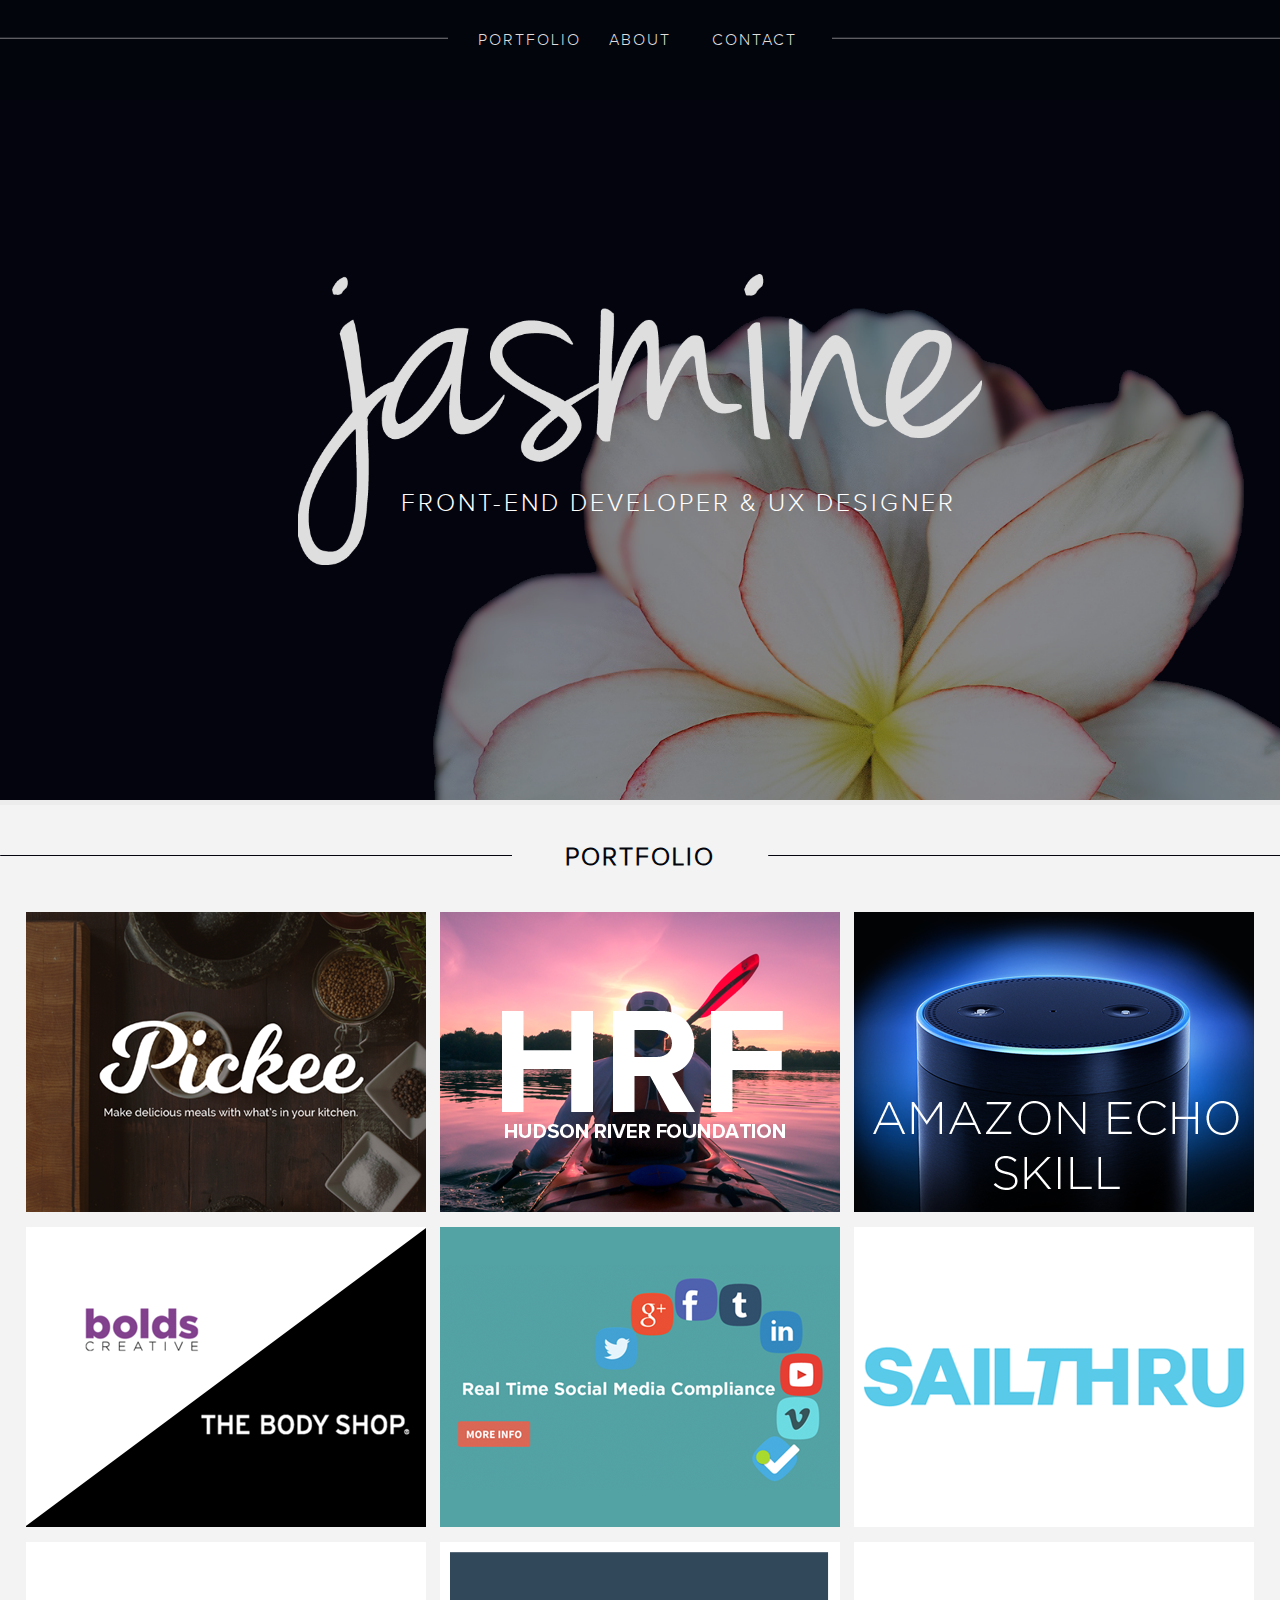
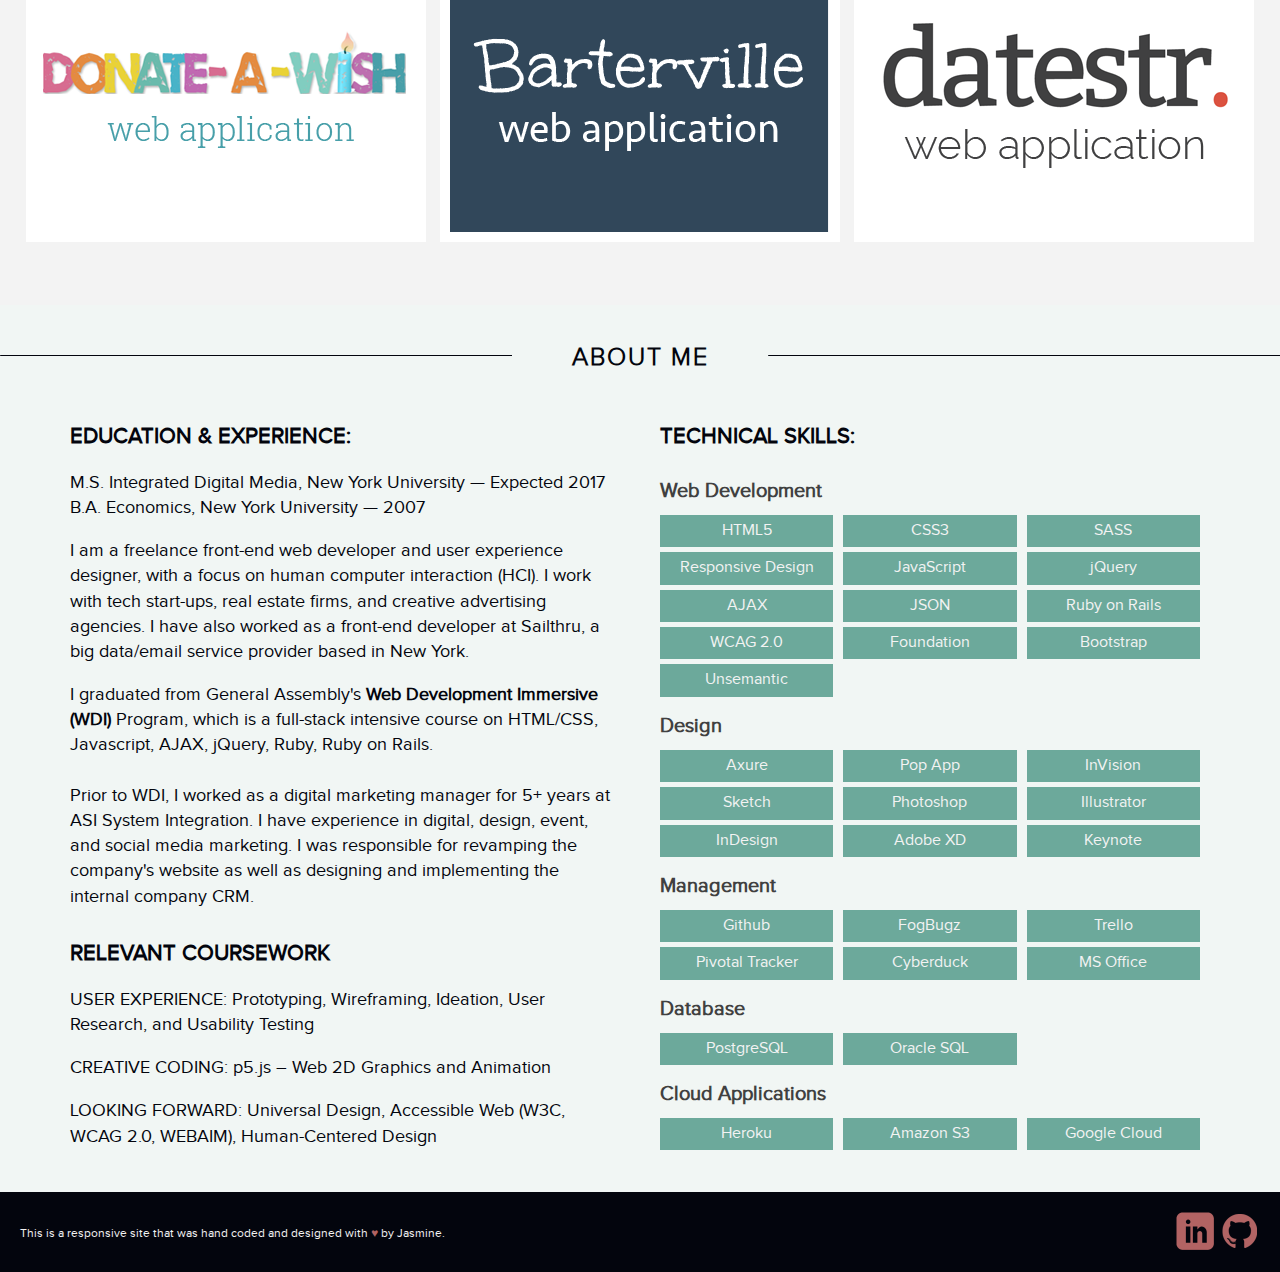
==== commit 7b7eaba7: "added more skills and cleaned up the about page" ====
--- a/index.html
+++ b/index.html
@@ -40,7 +40,7 @@
       <div class="grid-container">
        <div class="container grid-100 mobile-grid-100">
         <div class="logo grid-100 mobile-grid-100">
-          <img src="images/jasmineLogo.png">
+          <img src="images/jasmineLogo.png" alt="Jasmine Logo">
           <p class="jobTagline">Front-End Developer &amp; UX Designer</p>
         </div>
       </div><!-- /.container  .grid-100 .mobile-grid-100-->
@@ -163,13 +163,12 @@
           <br>
           B.A. Economics, New York University &mdash; 2007
         </p>
-        <p class="grid-100 mobile-grid-100">I am a freelance front-end web developer and user experience designer. I work with tech start-ups, real estate firms, and creative advertising agencies. I have also worked as a front-end developer at Sailthru, a big data/email service provider based in New York.</p>
+        <p class="grid-100 mobile-grid-100">I am a freelance front-end web developer and user experience designer, with a focus on human computer interaction (HCI). I work with tech start-ups, real estate firms, and creative advertising agencies. I have also worked as a front-end developer at Sailthru, a big data/email service provider based in New York.</p>
         <p class="grid-100 mobile-grid-100">I graduated from General Assembly's <a href="http://wdi2.github.io/students/" target="_blank"><b>Web Development Immersive (WDI)</b></a> Program, which is a full-stack intensive course on HTML/CSS, Javascript, AJAX, jQuery, Ruby, Ruby on Rails. <br><br>Prior to WDI, I worked as a digital marketing manager for 5+ years at ASI System Integration. I have experience in digital, design, event, and social media marketing. I was responsible for revamping the company's website as well as designing and implementing the internal company CRM.</p>
         <h4 class="top grid-100 mobile-grid-100">RELEVANT COURSEWORK</h4>
-        <p class="grid-100 mobile-grid-100">USER EXPERIENCE: Prototyping, Wireframing, Ideation, User Research, and Usability Testing
-          <br>
-          CREATIVE CODING: p5.js – Web 2D Graphics and Animation
-          <br>
+        <p class="grid-100 mobile-grid-100">USER EXPERIENCE: Prototyping, Wireframing, Ideation, User Research, and Usability Testing</p>
+        <p class="grid-100 mobile-grid-100">CREATIVE CODING: p5.js – Web 2D Graphics and Animation</p>
+        <p class="grid-100 mobile-grid-100">
           LOOKING FORWARD: Universal Design, Accessible Web (W3C, WCAG 2.0, WEBAIM), Human-Centered Design</p>
         </div><!-- //.grid-50 -->
         <div class="grid-50 mobile-grid-100">
@@ -208,7 +207,7 @@
   <!-- ******** END OF ABOUT ******** -->
 
   <div id="returntotop" class="homebutton">
-    <p class="carrot">^</p>
+    <p class="carrot" alt="Click to return to top">^</p>
   </div><!-- end of #returntotop and .homebutton -->
 
   <!-- Footer -->
--- a/css/style.css
+++ b/css/style.css
@@ -1 +1 @@
-@font-face{font-family:'proxima_novalight_italic';src:url("../fonts/proxima_nova_light_it-webfont.eot");src:url("../fonts/proxima_nova_light_it-webfont.eot?#iefix") format("embedded-opentype"),url("../fonts/proxima_nova_light_it-webfont.woff") format("woff"),url("../fonts/proxima_nova_light_it-webfont.ttf") format("truetype"),url("../fonts/proxima_nova_light_it-webfont.svg#proxima_novalight_italic") format("svg");font-weight:normal;font-style:normal}@font-face{font-family:'proxima_novalight';src:url("../fonts/proxima_nova_light-webfont.eot");src:url("../fonts/proxima_nova_light-webfont.eot?#iefix") format("embedded-opentype"),url("../fonts/proxima_nova_light-webfont.woff") format("woff"),url("../fonts/proxima_nova_light-webfont.ttf") format("truetype"),url("../fonts/proxima_nova_light-webfont.svg#proxima_novalight") format("svg");font-weight:normal;font-style:normal}@font-face{font-family:'proxima_novaregular_italic';src:url("../fonts/proxima_nova_reg_it-webfont.eot");src:url("../fonts/proxima_nova_reg_it-webfont.eot?#iefix") format("embedded-opentype"),url("../fonts/proxima_nova_reg_it-webfont.woff") format("woff"),url("../fonts/proxima_nova_reg_it-webfont.ttf") format("truetype"),url("../fonts/proxima_nova_reg_it-webfont.svg#proxima_novaregular_italic") format("svg");font-weight:normal;font-style:normal}@font-face{font-family:'proxima_nova_rgregular';src:url("../fonts/proxima_nova_reg-webfont.eot");src:url("../fonts/proxima_nova_reg-webfont.eot?#iefix") format("embedded-opentype"),url("../fonts/proxima_nova_reg-webfont.woff") format("woff"),url("../fonts/proxima_nova_reg-webfont.ttf") format("truetype"),url("../fonts/proxima_nova_reg-webfont.svg#proxima_nova_rgregular") format("svg");font-weight:normal;font-style:normal}@font-face{font-family:'proxima_novasemibold_italic';src:url("../fonts/proxima_nova_sbold_it-webfont.eot");src:url("../fonts/proxima_nova_sbold_it-webfont.eot?#iefix") format("embedded-opentype"),url("../fonts/proxima_nova_sbold_it-webfont.woff") format("woff"),url("../fonts/proxima_nova_sbold_it-webfont.ttf") format("truetype"),url("../fonts/proxima_nova_sbold_it-webfont.svg#proxima_novasemibold_italic") format("svg");font-weight:normal;font-style:normal}@font-face{font-family:'proxima_novasemibold';src:url("../fonts/proxima_nova_sbold-webfont.eot");src:url("../fonts/proxima_nova_sbold-webfont.eot?#iefix") format("embedded-opentype"),url("../fonts/proxima_nova_sbold-webfont.woff") format("woff"),url("../fonts/proxima_nova_sbold-webfont.ttf") format("truetype"),url("../fonts/proxima_nova_sbold-webfont.svg#proxima_novasemibold") format("svg");font-weight:normal;font-style:normal}*{-moz-box-sizing:border-box;-webkit-box-sizing:border-box;box-sizing:border-box}.clearfix:after{content:".";display:block;clear:both;visibility:hidden;line-height:0;height:0}.clear{clear:both}.alignright{float:right;padding:0 0 10px 10px}.alignleft{float:left;padding:0 10px 10px 0}body,h1,h2,h3,h4{font-family:'proxima_nova_rgregular', sans-serif}body{font-size:100%;width:100%;line-height:1.4;color:#03050d}a{text-decoration:none;color:#03050d}h2{font-weight:400;margin:0}section{padding:20px 0 25px 0}#header{background:url(../images/bg-flower.png) no-repeat #03050d;min-height:800px;background-size:auto 1200px;background-position:60% -25%}#header .container{margin:0 auto 5px auto}#header .container div.logo{margin-top:30px;margin-bottom:30px}#header .container div.logo img{display:block;margin:15% auto;width:60%}#header .container div.logo .jobTagline{font-family:'proxima_novalight';color:white;text-align:center;text-transform:uppercase;font-size:25px;letter-spacing:3px;display:block;margin-top:-250px;margin-left:76px}nav,#header2{background-color:#03050d;margin:auto;text-align:left}nav ul.nav_links,#header2 ul.nav_links{margin-top:25px}nav ul.nav_links li,#header2 ul.nav_links li{float:left;padding-top:5px;padding-bottom:5px}nav ul.nav_links li a,#header2 ul.nav_links li a{display:block;color:#dfdede;font-size:16px;font-family:'proxima_novalight';letter-spacing:2px;text-align:center}nav ul.nav_links li:hover,#header2 ul.nav_links li:hover{border:1px solid #dfdede;padding:4px 9px}#header .grayLine,#header2 .grayLine{text-indent:100%;white-space:nowrap;overflow:hidden;background:url(../images/grayLine.png) #03050d;margin-top:20px}#header2{padding-top:0px;height:80px}#header2 ul.nav_links{margin-top:20px;margin-left:0px}#header2 ul.nav_links li{font-size:25px;text-align:center}div.gray_border{height:5px;width:100%;background-color:#ececec}section h1.section_heading{font-size:25px;color:#03050d;letter-spacing:2px;text-align:center;font-family:'proxima_novalight';margin-top:15px}.designLine{text-indent:100%;white-space:nowrap;overflow:hidden;background:url(../images/darkBlue_line.png) #f3f3f3;margin-top:30px;height:1px}#portfolio{background-color:#f3f3f3}#portfolio.techstartup h2,#portfolio.techstartup h3,#portfolio.techstartup h6{text-align:left}#portfolio.techstartup h6{margin:0px 20px}#portfolio.techstartup h2{margin-left:10px}#portfolio.techstartup h3{margin-left:20px;margin-top:5px}#portfolio.techstartup .pagePreview h2{text-align:left;margin:20px 10px;color:#03050d}#portfolio.boldsPage h2,#portfolio.boldsPage h3{text-align:left}#portfolio.boldsPage h2{padding-left:0px}#portfolio.comingSoon h2{margin-top:100px}section.portfolio{min-height:1100px}section.portfolio .main{margin-top:-15px}section.about{background-color:#e8f0ee;color:#03050d}section.about h2{color:#03050d;margin-bottom:15px}section.about h4{margin-bottom:5px;font-size:22px}section.about a:hover{text-decoration:underline}section.about p{font-size:18px}section.about #skills .skillSection{clear:both}section.about #skills .skillSection .webDevSkills,section.about #skills .skillSection .designSkills,section.about #skills .skillSection .managementSkills,section.about #skills .skillSection .databaseSkills,section.about #skills .skillSection .cloudSkills{margin-bottom:20px}section.about #skills .skillSection h5{font-size:20px;margin:10px auto;padding-top:10px;color:#404040}section.about #skills .skillSection h5.firstTitle{margin-top:10px;margin-bottom:10px}section.about #skills .skillSection .skillContainer{padding-left:0px}section.about #skills .skillSection .skillContainer .skillBox{text-align:center;background-color:#6ca99b;color:#f3f3f3;margin-bottom:5px;padding:5px 10px}footer{background-color:#03050d;color:#f3f3f3;height:80px;padding:20px}footer p.text{text-align:left}footer .footer_links{display:inline-block}footer .footer_links a{display:inline-block;float:right}footer .footer_links a.linkedin{background:url("../images/linkedin_icon.png") no-repeat;background-position:0px 0px;background-size:40px;width:40px;height:40px;margin-right:5px;text-indent:100%;white-space:nowrap;overflow:hidden}footer .footer_links a.linkedin:hover{background-position:0px -39px}footer .footer_links a.github{background:url("../images/github_icon.png") no-repeat;background-position:0px 0px;background-size:40px;width:40px;height:39px;text-indent:100%;white-space:nowrap;overflow:hidden}footer .footer_links a.github:hover{background-position:0px -39px}.og-grid li{height:300px;margin-top:15px}.og-details h3{padding-top:0px;padding-bottom:0px;margin-top:0px;font-size:45px}.og-details a{color:#03050d;border:2px solid #03050d}.grid{position:relative;margin:0 auto;padding-top:1em;max-width:1000px;list-style:none;text-align:center}.grid figure{position:relative;float:left;overflow:hidden;background:#000;text-align:center}.grid figure img{position:relative;display:block;max-width:100%}.grid figure figcaption{padding:2em;color:#fff;text-transform:uppercase;font-size:1.25em;-webkit-backface-visibility:hidden;backface-visibility:hidden}.grid figure h2{word-spacing:-0.15em;font-weight:300;margin:0}.grid figure p{margin:0;letter-spacing:1px;font-size:68.5%}.grid figure.image-effect{padding:0;margin-bottom:20px}.grid figure.image-effect:hover img.port_img{opacity:0.4}.grid figure.image-effect figcaption{top:auto;bottom:0;padding:7px;height:3.75em;background:#fff;-webkit-transition:-webkit-transform 0.35s;transition:transform 0.35s;-webkit-transform:translate3d(0, 100%, 0);transform:translate3d(0, 100%, 0)}.grid figure.image-effect figcaption .title{width:250px;float:left;margin-left:10px}.grid figure.image-effect figcaption .title p.web_tech{text-transform:lowercase;color:#404040;float:left;letter-spacing:0;font-size:12px;text-align:left}.grid figure.image-effect h2{float:left;display:inline-block;font-size:20px}.grid figure.image-effect h2 a{color:#9c4a95}.grid figure.image-effect h2 a:hover{color:#6ca99b}.grid figure.image-effect p.icon-links{margin-right:10px}.grid figure.image-effect p.icon-links a{float:right;color:#3c4a50;font-size:1.4em;margin-top:15px;margin-right:20px}.grid figure.image-effect p.icon-links a.link{background:url("../images/link_icon.png") no-repeat;background-position:0px 1px;background-size:35px;width:40px;height:35px;margin:10px auto;display:block;text-indent:100%;white-space:nowrap;overflow:hidden}.grid figure.image-effect p.icon-links a.link:hover{background-position:0px -33px}.grid figure.image-effect p.icon-links a.github{background:url("../images/github_icon.png") no-repeat;background-position:0px 0px;background-size:40px;width:40px;height:39px;margin:10px auto;display:block;text-indent:100%;white-space:nowrap;overflow:hidden}.grid figure.image-effect p.icon-links a.github:hover{background-position:0px -39px}.grid figure.image-effect p.description{position:absolute;bottom:6em;padding:15px;color:#fff;text-transform:none;font-size:75%;font-weight:300;opacity:0;-webkit-transition:opacity 0.35s;transition:opacity 0.35s;-webkit-backface-visibility:hidden}.grid figure figcaption::before,.grid figure figcaption::after{pointer-events:none}.grid figure figcaption,.grid figure figcaption>a{position:absolute;top:0;left:0;width:100%;height:100%}.grid figure figcaption>a{z-index:1000;text-indent:200%;white-space:nowrap;font-size:0;opacity:0}figure.image-effect figcaption div.title p,figure.image-effect h2,figure.image-effect p.icon-links a{-webkit-transition:-webkit-transform 0.35s;transition:transform 0.35s;-webkit-transform:translate3d(0, 200%, 0);transform:translate3d(0, 200%, 0)}figure.image-effect:hover p.description{opacity:1}figure.image-effect:hover figcaption,figure.image-effect:hover figcaption div.title p,figure.image-effect:hover h2,figure.image-effect:hover p.icon-links a{-webkit-transform:translate3d(0, 0, 0);transform:translate3d(0, 0, 0)}figure.image-effect:hover h2{-webkit-transition-delay:0.05s;transition-delay:0.05s}figure.image-effect:hover p.icon-links a:nth-child(3){-webkit-transition-delay:0.1s;transition-delay:0.1s}figure.image-effect:hover p.icon-links a:nth-child(2){-webkit-transition-delay:0.15s;transition-delay:0.15s}figure.image-effect:hover p.icon-links a:first-child{-webkit-transition-delay:0.2s;transition-delay:0.2s}#returntotop{z-index:9997;position:fixed;bottom:40%;right:3.5%;display:none}#returntotop p{display:block;color:#b26363;font-size:24px;cursor:default;line-height:0}#returntotop:hover p{color:#f3f3f3}.homebutton{-webkit-border-radius:5px;-moz-border-radius:5px;-ms-border-radius:5px;-o-border-radius:5px;border-radius:5px;word-spacing:1px;background-color:none;color:#b26363;line-height:42px;width:40px;height:40px;border:2px solid #b26363;display:block;text-align:center}.homebutton:hover{background-color:#b26363;color:#f3f3f3}.heart{color:#6ca99b}.text{font-size:12px;line-height:1.6;font-family:'proxima_nova_rgregular', sans-serif}.blue{color:#4849a4 !important}#about_bullet{margin-top:0;padding-bottom:20px}#about_bullet p{font-size:18px;font-family:'proxima_nova_rgregular', sans-serif;margin-bottom:2px;margin-top:3px}#about_bullet span{font-size:20px;color:#b26363;margin:0 5px 0 0}
+@font-face{font-family:'proxima_novalight_italic';src:url("../fonts/proxima_nova_light_it-webfont.eot");src:url("../fonts/proxima_nova_light_it-webfont.eot?#iefix") format("embedded-opentype"),url("../fonts/proxima_nova_light_it-webfont.woff") format("woff"),url("../fonts/proxima_nova_light_it-webfont.ttf") format("truetype"),url("../fonts/proxima_nova_light_it-webfont.svg#proxima_novalight_italic") format("svg");font-weight:normal;font-style:normal}@font-face{font-family:'proxima_novalight';src:url("../fonts/proxima_nova_light-webfont.eot");src:url("../fonts/proxima_nova_light-webfont.eot?#iefix") format("embedded-opentype"),url("../fonts/proxima_nova_light-webfont.woff") format("woff"),url("../fonts/proxima_nova_light-webfont.ttf") format("truetype"),url("../fonts/proxima_nova_light-webfont.svg#proxima_novalight") format("svg");font-weight:normal;font-style:normal}@font-face{font-family:'proxima_novaregular_italic';src:url("../fonts/proxima_nova_reg_it-webfont.eot");src:url("../fonts/proxima_nova_reg_it-webfont.eot?#iefix") format("embedded-opentype"),url("../fonts/proxima_nova_reg_it-webfont.woff") format("woff"),url("../fonts/proxima_nova_reg_it-webfont.ttf") format("truetype"),url("../fonts/proxima_nova_reg_it-webfont.svg#proxima_novaregular_italic") format("svg");font-weight:normal;font-style:normal}@font-face{font-family:'proxima_nova_rgregular';src:url("../fonts/proxima_nova_reg-webfont.eot");src:url("../fonts/proxima_nova_reg-webfont.eot?#iefix") format("embedded-opentype"),url("../fonts/proxima_nova_reg-webfont.woff") format("woff"),url("../fonts/proxima_nova_reg-webfont.ttf") format("truetype"),url("../fonts/proxima_nova_reg-webfont.svg#proxima_nova_rgregular") format("svg");font-weight:normal;font-style:normal}@font-face{font-family:'proxima_novasemibold_italic';src:url("../fonts/proxima_nova_sbold_it-webfont.eot");src:url("../fonts/proxima_nova_sbold_it-webfont.eot?#iefix") format("embedded-opentype"),url("../fonts/proxima_nova_sbold_it-webfont.woff") format("woff"),url("../fonts/proxima_nova_sbold_it-webfont.ttf") format("truetype"),url("../fonts/proxima_nova_sbold_it-webfont.svg#proxima_novasemibold_italic") format("svg");font-weight:normal;font-style:normal}@font-face{font-family:'proxima_novasemibold';src:url("../fonts/proxima_nova_sbold-webfont.eot");src:url("../fonts/proxima_nova_sbold-webfont.eot?#iefix") format("embedded-opentype"),url("../fonts/proxima_nova_sbold-webfont.woff") format("woff"),url("../fonts/proxima_nova_sbold-webfont.ttf") format("truetype"),url("../fonts/proxima_nova_sbold-webfont.svg#proxima_novasemibold") format("svg");font-weight:normal;font-style:normal}*{-moz-box-sizing:border-box;-webkit-box-sizing:border-box;box-sizing:border-box}.clearfix:after{content:".";display:block;clear:both;visibility:hidden;line-height:0;height:0}.clear{clear:both}.alignright{float:right;padding:0 0 10px 10px}.alignleft{float:left;padding:0 10px 10px 0}body,h1,h2,h3,h4{font-family:'proxima_nova_rgregular', sans-serif}body{font-size:100%;width:100%;line-height:1.4;color:#03050d}a{text-decoration:none;color:#03050d}h2{font-weight:400;margin:0}section{padding:20px 0 25px 0}#header{background:url(../images/bg-flower.png) no-repeat #03050d;min-height:800px;background-size:auto 1200px;background-position:60% -25%}#header .container{margin:0 auto 5px auto}#header .container div.logo{margin-top:30px;margin-bottom:30px}#header .container div.logo img{display:block;margin:15% auto;width:60%}#header .container div.logo .jobTagline{font-family:'proxima_novalight';color:white;text-align:center;text-transform:uppercase;font-size:25px;letter-spacing:3px;display:block;margin-top:-250px;margin-left:76px}nav,#header2{background-color:#03050d;margin:auto;text-align:left}nav ul.nav_links,#header2 ul.nav_links{margin-top:25px}nav ul.nav_links li,#header2 ul.nav_links li{float:left;padding-top:5px;padding-bottom:5px}nav ul.nav_links li a,#header2 ul.nav_links li a{display:block;color:#dfdede;font-size:16px;font-family:'proxima_novalight';letter-spacing:2px;text-align:center}nav ul.nav_links li:hover,#header2 ul.nav_links li:hover{border:1px solid #dfdede;padding:4px 9px}#header .grayLine,#header2 .grayLine{text-indent:100%;white-space:nowrap;overflow:hidden;background:url(../images/grayLine.png) #03050d;margin-top:20px}#header2{padding-top:0px;height:80px}#header2 ul.nav_links{margin-top:20px;margin-left:0px}#header2 ul.nav_links li{font-size:25px;text-align:center}div.gray_border{height:5px;width:100%;background-color:#ececec}section h1.section_heading{font-size:25px;color:#03050d;letter-spacing:2px;text-align:center;font-family:'proxima_novalight';margin-top:15px}.designLine{text-indent:100%;white-space:nowrap;overflow:hidden;background:url(../images/darkBlue_line.png) #f3f3f3;margin-top:30px;height:1px}#portfolio{background-color:#f3f3f3}#portfolio.techstartup h2,#portfolio.techstartup h3,#portfolio.techstartup h6{text-align:left}#portfolio.techstartup h6{margin:0px 20px}#portfolio.techstartup h2{margin-left:10px}#portfolio.techstartup h3{margin-left:20px;margin-top:5px}#portfolio.techstartup .pagePreview h2{text-align:left;margin:20px 10px;color:#03050d}#portfolio.boldsPage h2,#portfolio.boldsPage h3{text-align:left}#portfolio.boldsPage h2{padding-left:0px}#portfolio.comingSoon h2{margin-top:100px}section.portfolio{min-height:1100px}section.portfolio .main{margin-top:-15px}section.about{background-color:rgba(232,240,238,0.62);color:#03050d}section.about h2{color:#03050d;margin-bottom:15px}section.about h4{margin-bottom:5px;font-size:22px}section.about a:hover{text-decoration:underline}section.about p{font-size:18px}section.about #skills .skillSection{clear:both}section.about #skills .skillSection .webDevSkills,section.about #skills .skillSection .designSkills,section.about #skills .skillSection .managementSkills,section.about #skills .skillSection .databaseSkills,section.about #skills .skillSection .cloudSkills{margin-bottom:20px}section.about #skills .skillSection h5{font-size:20px;margin:10px auto;padding-top:10px;color:#404040}section.about #skills .skillSection h5.firstTitle{margin-top:10px;margin-bottom:10px}section.about #skills .skillSection .skillContainer{padding-left:0px}section.about #skills .skillSection .skillContainer .skillBox{text-align:center;background-color:#6ca99b;color:#f3f3f3;margin-bottom:5px;padding:5px 10px}footer{background-color:#03050d;color:#f3f3f3;height:80px;padding:20px}footer p.text{text-align:left}footer .footer_links{display:inline-block}footer .footer_links a{display:inline-block;float:right}footer .footer_links a.linkedin{background:url("../images/linkedin_icon.png") no-repeat;background-position:0px 0px;background-size:40px;width:40px;height:40px;margin-right:5px;text-indent:100%;white-space:nowrap;overflow:hidden}footer .footer_links a.linkedin:hover{background-position:0px -39px}footer .footer_links a.github{background:url("../images/github_icon.png") no-repeat;background-position:0px 0px;background-size:40px;width:40px;height:39px;text-indent:100%;white-space:nowrap;overflow:hidden}footer .footer_links a.github:hover{background-position:0px -39px}.og-grid li{height:300px;margin-top:15px}.og-details h3{padding-top:0px;padding-bottom:0px;margin-top:0px;font-size:45px}.og-details a{color:#03050d;border:2px solid #03050d}.og-details p{color:#404040}.grid{position:relative;margin:0 auto;padding-top:1em;max-width:1000px;list-style:none;text-align:center}.grid figure{position:relative;float:left;overflow:hidden;background:#000;text-align:center}.grid figure img{position:relative;display:block;max-width:100%}.grid figure figcaption{padding:2em;color:#fff;text-transform:uppercase;font-size:1.25em;-webkit-backface-visibility:hidden;backface-visibility:hidden}.grid figure h2{word-spacing:-0.15em;font-weight:300;margin:0}.grid figure p{margin:0;letter-spacing:1px;font-size:68.5%}.grid figure.image-effect{padding:0;margin-bottom:20px}.grid figure.image-effect:hover img.port_img{opacity:0.4}.grid figure.image-effect figcaption{top:auto;bottom:0;padding:7px;height:3.75em;background:#fff;-webkit-transition:-webkit-transform 0.35s;transition:transform 0.35s;-webkit-transform:translate3d(0, 100%, 0);transform:translate3d(0, 100%, 0)}.grid figure.image-effect figcaption .title{width:250px;float:left;margin-left:10px}.grid figure.image-effect figcaption .title p.web_tech{text-transform:lowercase;color:#404040;float:left;letter-spacing:0;font-size:12px;text-align:left}.grid figure.image-effect h2{float:left;display:inline-block;font-size:20px}.grid figure.image-effect h2 a{color:#9c4a95}.grid figure.image-effect h2 a:hover{color:#6ca99b}.grid figure.image-effect p.icon-links{margin-right:10px}.grid figure.image-effect p.icon-links a{float:right;color:#3c4a50;font-size:1.4em;margin-top:15px;margin-right:20px}.grid figure.image-effect p.icon-links a.link{background:url("../images/link_icon.png") no-repeat;background-position:0px 1px;background-size:35px;width:40px;height:35px;margin:10px auto;display:block;text-indent:100%;white-space:nowrap;overflow:hidden}.grid figure.image-effect p.icon-links a.link:hover{background-position:0px -33px}.grid figure.image-effect p.icon-links a.github{background:url("../images/github_icon.png") no-repeat;background-position:0px 0px;background-size:40px;width:40px;height:39px;margin:10px auto;display:block;text-indent:100%;white-space:nowrap;overflow:hidden}.grid figure.image-effect p.icon-links a.github:hover{background-position:0px -39px}.grid figure.image-effect p.description{position:absolute;bottom:6em;padding:15px;color:#fff;text-transform:none;font-size:75%;font-weight:300;opacity:0;-webkit-transition:opacity 0.35s;transition:opacity 0.35s;-webkit-backface-visibility:hidden}.grid figure figcaption::before,.grid figure figcaption::after{pointer-events:none}.grid figure figcaption,.grid figure figcaption>a{position:absolute;top:0;left:0;width:100%;height:100%}.grid figure figcaption>a{z-index:1000;text-indent:200%;white-space:nowrap;font-size:0;opacity:0}figure.image-effect figcaption div.title p,figure.image-effect h2,figure.image-effect p.icon-links a{-webkit-transition:-webkit-transform 0.35s;transition:transform 0.35s;-webkit-transform:translate3d(0, 200%, 0);transform:translate3d(0, 200%, 0)}figure.image-effect:hover p.description{opacity:1}figure.image-effect:hover figcaption,figure.image-effect:hover figcaption div.title p,figure.image-effect:hover h2,figure.image-effect:hover p.icon-links a{-webkit-transform:translate3d(0, 0, 0);transform:translate3d(0, 0, 0)}figure.image-effect:hover h2{-webkit-transition-delay:0.05s;transition-delay:0.05s}figure.image-effect:hover p.icon-links a:nth-child(3){-webkit-transition-delay:0.1s;transition-delay:0.1s}figure.image-effect:hover p.icon-links a:nth-child(2){-webkit-transition-delay:0.15s;transition-delay:0.15s}figure.image-effect:hover p.icon-links a:first-child{-webkit-transition-delay:0.2s;transition-delay:0.2s}#returntotop{z-index:9997;position:fixed;bottom:40%;right:3.5%;display:none}#returntotop p{display:block;color:#b26363;font-size:24px;cursor:default;line-height:0}#returntotop:hover p{color:#f3f3f3}.homebutton{-webkit-border-radius:5px;-moz-border-radius:5px;-ms-border-radius:5px;-o-border-radius:5px;border-radius:5px;word-spacing:1px;background-color:none;color:#b26363;line-height:42px;width:40px;height:40px;border:2px solid #b26363;display:block;text-align:center}.homebutton:hover{background-color:#b26363;color:#f3f3f3}.heart{color:#b26363}.text{font-size:12px;line-height:1.6;font-family:'proxima_nova_rgregular', sans-serif}.blue{color:#4849a4 !important}#about_bullet{margin-top:0;padding-bottom:20px}#about_bullet p{font-size:18px;font-family:'proxima_nova_rgregular', sans-serif;margin-bottom:2px;margin-top:3px}#about_bullet span{font-size:20px;color:#b26363;margin:0 5px 0 0}
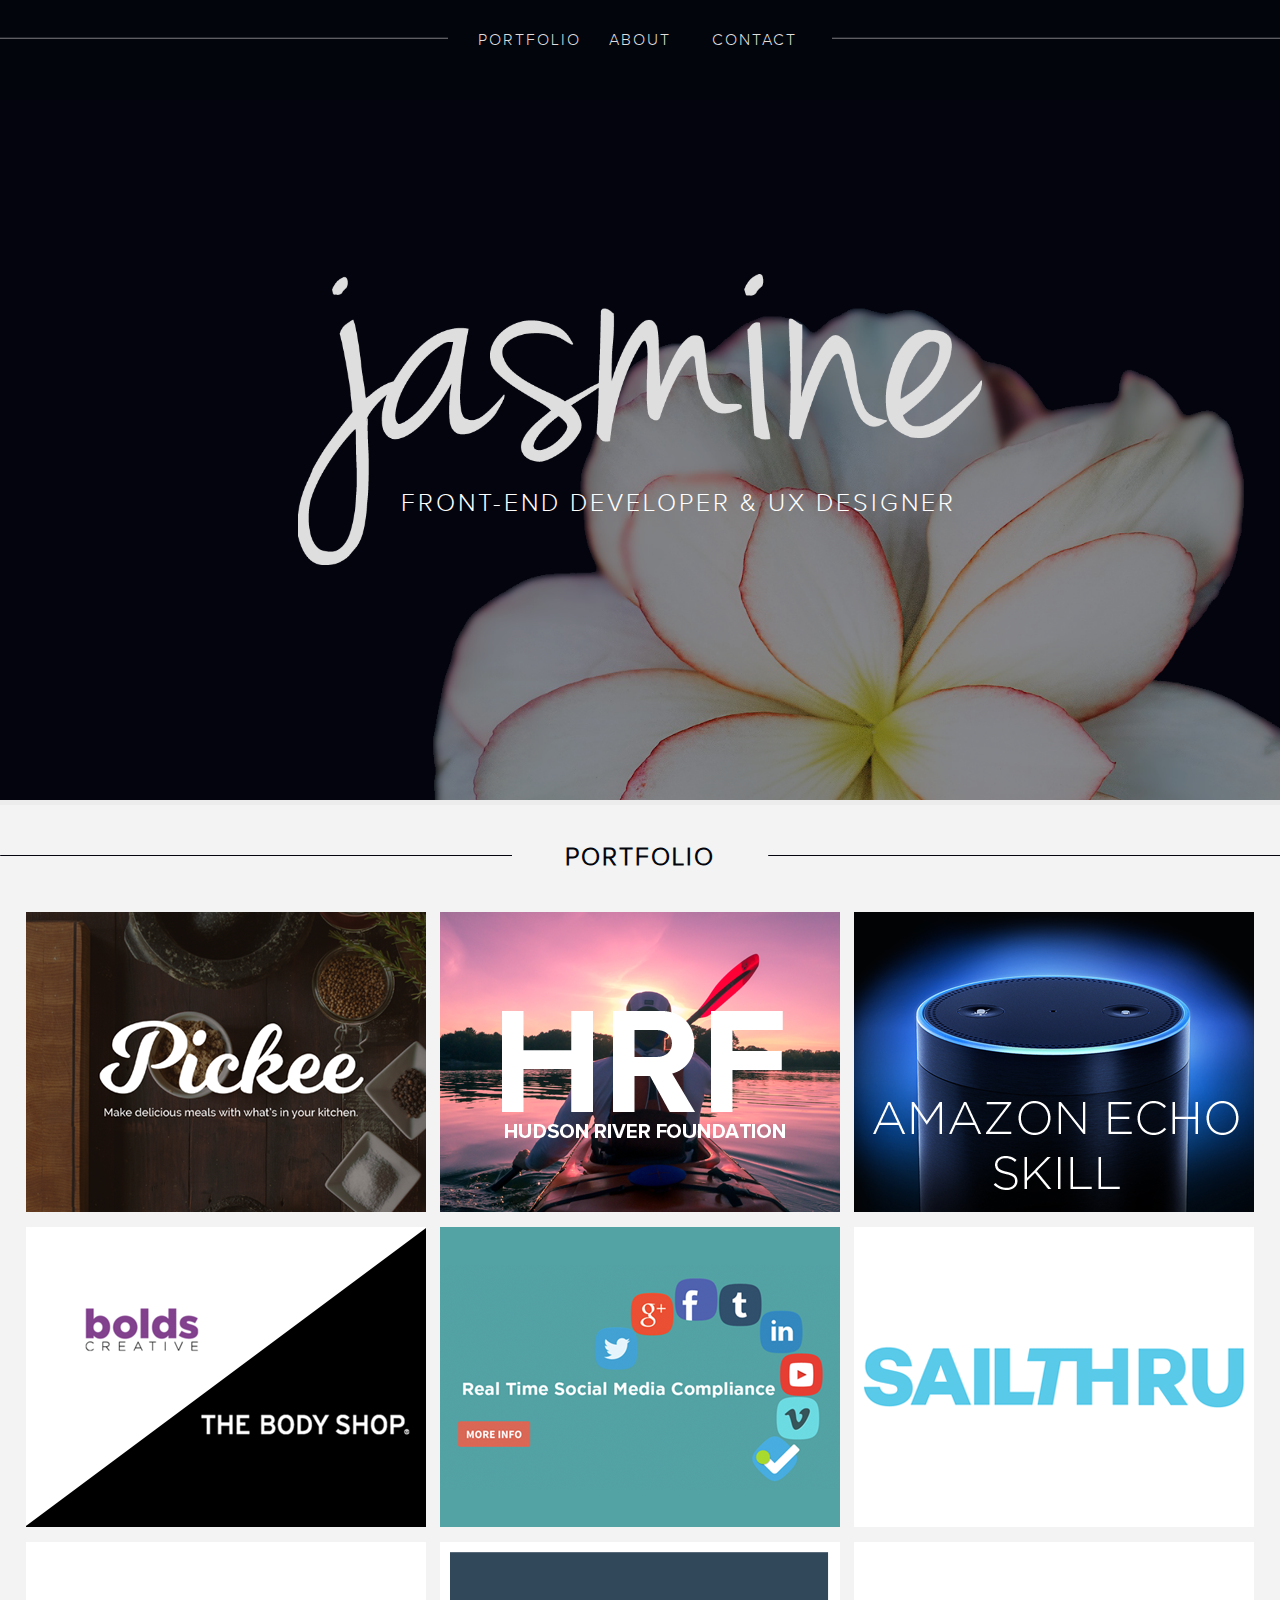
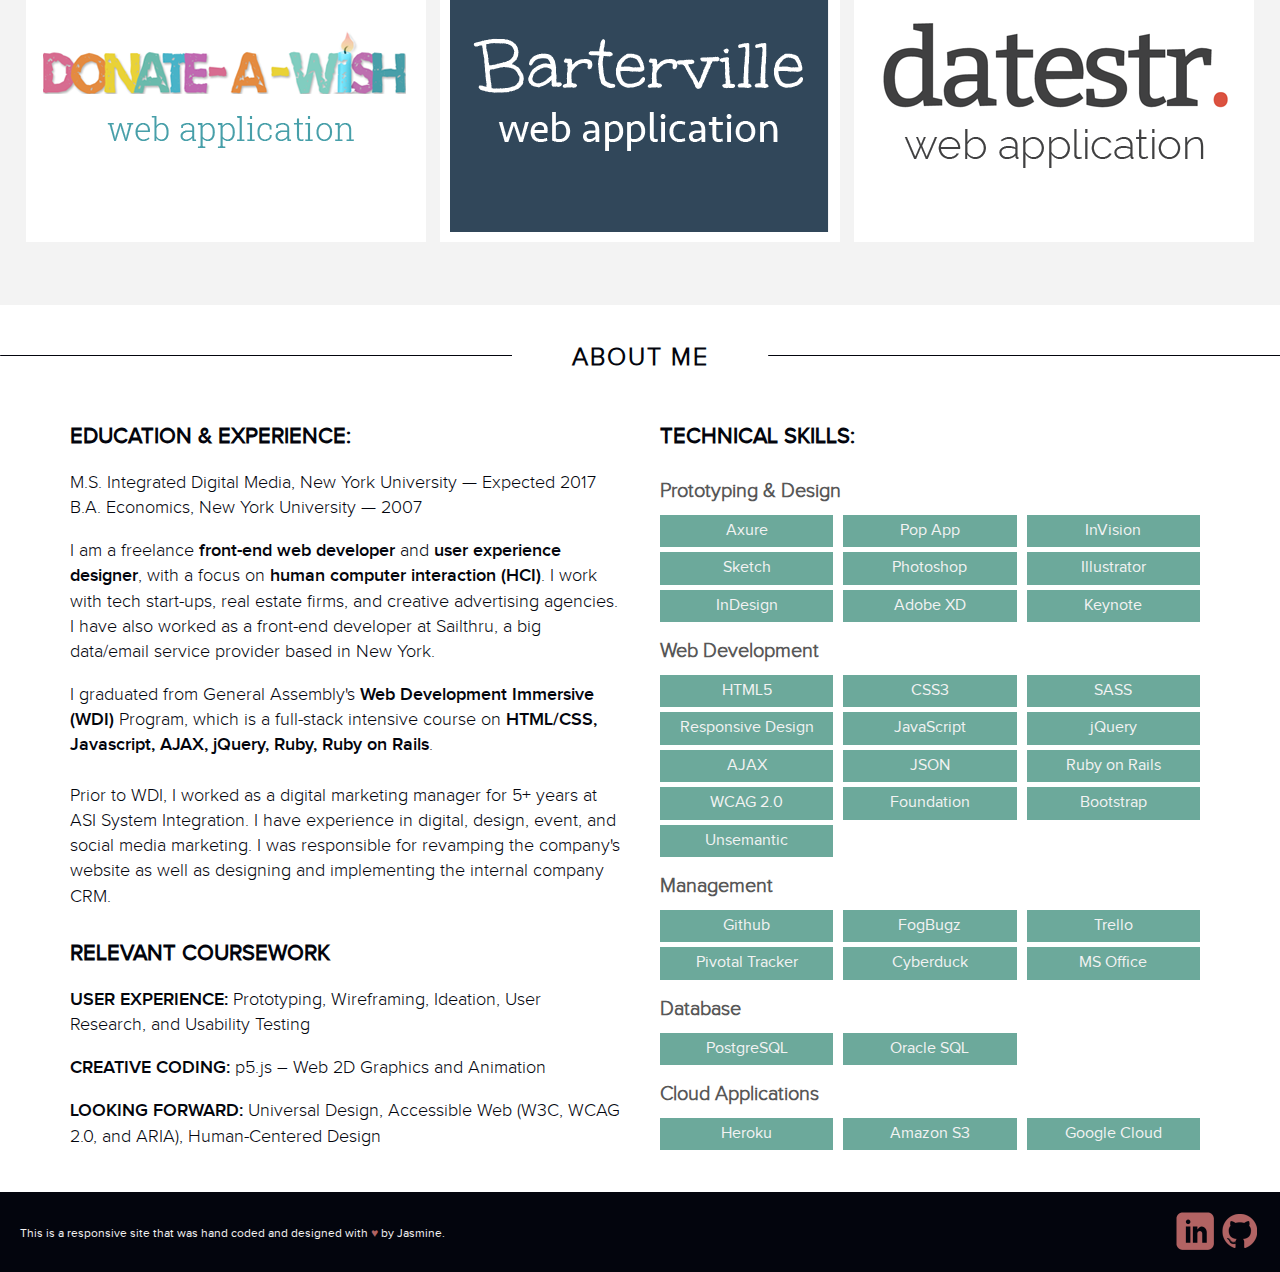
==== commit 66fb1d23: "haven't pushed up in a while: includes pre-thesis and oot-patang game" ====
--- a/index.html
+++ b/index.html
@@ -86,7 +86,7 @@
         </li>
         <!-- Amazon Echo: Gmail Integration -->
         <li>
-          <a href="a-mail.html" data-largesrc="images/amazon_a-mail.png" data-title="A-Mail" data-description="Amazon Echo Gmail API Integration &mdash; User Centered Design Prototype with a <br>focus on Accessibility for people with Low Vision or Blindness
+          <a href="https://itp.nyu.edu/classes/aatpblv-spring2016/amazon-echo-gmail-integration-a-mail/" data-largesrc="images/amazon_a-mail.png" data-title="A-Mail" data-description="Amazon Echo Gmail API Integration &mdash; User Centered Design Prototype with a <br>focus on Accessibility for people with Low Vision or Blindness
             <br><br>
             Our idea was to create a productivity skill (app) for the Amazon Echo that gives the user access to unread emails in his/her gmail account. Alexa reads who the email was from, the subject and snippets of the email.
             <br><br>
@@ -163,26 +163,26 @@
           <br>
           B.A. Economics, New York University &mdash; 2007
         </p>
-        <p class="grid-100 mobile-grid-100">I am a freelance front-end web developer and user experience designer, with a focus on human computer interaction (HCI). I work with tech start-ups, real estate firms, and creative advertising agencies. I have also worked as a front-end developer at Sailthru, a big data/email service provider based in New York.</p>
-        <p class="grid-100 mobile-grid-100">I graduated from General Assembly's <a href="http://wdi2.github.io/students/" target="_blank"><b>Web Development Immersive (WDI)</b></a> Program, which is a full-stack intensive course on HTML/CSS, Javascript, AJAX, jQuery, Ruby, Ruby on Rails. <br><br>Prior to WDI, I worked as a digital marketing manager for 5+ years at ASI System Integration. I have experience in digital, design, event, and social media marketing. I was responsible for revamping the company's website as well as designing and implementing the internal company CRM.</p>
+        <p class="grid-100 mobile-grid-100">I am a freelance <b>front-end web developer</b> and <b>user experience designer</b>, with a focus on <b>human computer interaction (HCI)</b>. I work with tech start-ups, real estate firms, and creative advertising agencies. I have also worked as a front-end developer at Sailthru, a big data/email service provider based in New York.</p>
+        <p class="grid-100 mobile-grid-100">I graduated from General Assembly's <a href="http://wdi2.github.io/students/" target="_blank"><b>Web Development Immersive (WDI)</b></a> Program, which is a full-stack intensive course on <b>HTML/CSS, Javascript, AJAX, jQuery, Ruby, Ruby on Rails</b>. <br><br>Prior to WDI, I worked as a digital marketing manager for 5+ years at ASI System Integration. I have experience in digital, design, event, and social media marketing. I was responsible for revamping the company's website as well as designing and implementing the internal company CRM.</p>
         <h4 class="top grid-100 mobile-grid-100">RELEVANT COURSEWORK</h4>
-        <p class="grid-100 mobile-grid-100">USER EXPERIENCE: Prototyping, Wireframing, Ideation, User Research, and Usability Testing</p>
-        <p class="grid-100 mobile-grid-100">CREATIVE CODING: p5.js – Web 2D Graphics and Animation</p>
+        <p class="grid-100 mobile-grid-100"><b>USER EXPERIENCE:</b> Prototyping, Wireframing, Ideation, User Research, and Usability Testing</p>
+        <p class="grid-100 mobile-grid-100"><b>CREATIVE CODING:</b> p5.js – Web 2D Graphics and Animation</p>
         <p class="grid-100 mobile-grid-100">
-          LOOKING FORWARD: Universal Design, Accessible Web (W3C, WCAG 2.0, WEBAIM), Human-Centered Design</p>
+          <b>LOOKING FORWARD:</b> Universal Design, Accessible Web (W3C, WCAG 2.0, and ARIA), Human-Centered Design</p>
         </div><!-- //.grid-50 -->
         <div class="grid-50 mobile-grid-100">
           <h4 class="top2 grid-100 mobile-grid-100">TECHNICAL SKILLS:</h4>
           <div id="skills" class="grid-100 mobile-grid-100">
+            <!-- Design -->
+            <div class="skillSection">
+              <h5>Prototyping &amp; Design</h5>
+              <div class="designSkills"></div>
+            </div>
             <!-- Web Development -->
             <div class="skillSection">
               <h5 class="firstTitle">Web Development</h5>
               <div class="webDevSkills"></div>
-            </div>
-            <!-- Design -->
-            <div class="skillSection">
-              <h5>Design</h5>
-              <div class="designSkills"></div>
             </div>
             <!-- Management -->
             <div class="skillSection">
--- a/css/style.css
+++ b/css/style.css
@@ -1 +1 @@
-@font-face{font-family:'proxima_novalight_italic';src:url("../fonts/proxima_nova_light_it-webfont.eot");src:url("../fonts/proxima_nova_light_it-webfont.eot?#iefix") format("embedded-opentype"),url("../fonts/proxima_nova_light_it-webfont.woff") format("woff"),url("../fonts/proxima_nova_light_it-webfont.ttf") format("truetype"),url("../fonts/proxima_nova_light_it-webfont.svg#proxima_novalight_italic") format("svg");font-weight:normal;font-style:normal}@font-face{font-family:'proxima_novalight';src:url("../fonts/proxima_nova_light-webfont.eot");src:url("../fonts/proxima_nova_light-webfont.eot?#iefix") format("embedded-opentype"),url("../fonts/proxima_nova_light-webfont.woff") format("woff"),url("../fonts/proxima_nova_light-webfont.ttf") format("truetype"),url("../fonts/proxima_nova_light-webfont.svg#proxima_novalight") format("svg");font-weight:normal;font-style:normal}@font-face{font-family:'proxima_novaregular_italic';src:url("../fonts/proxima_nova_reg_it-webfont.eot");src:url("../fonts/proxima_nova_reg_it-webfont.eot?#iefix") format("embedded-opentype"),url("../fonts/proxima_nova_reg_it-webfont.woff") format("woff"),url("../fonts/proxima_nova_reg_it-webfont.ttf") format("truetype"),url("../fonts/proxima_nova_reg_it-webfont.svg#proxima_novaregular_italic") format("svg");font-weight:normal;font-style:normal}@font-face{font-family:'proxima_nova_rgregular';src:url("../fonts/proxima_nova_reg-webfont.eot");src:url("../fonts/proxima_nova_reg-webfont.eot?#iefix") format("embedded-opentype"),url("../fonts/proxima_nova_reg-webfont.woff") format("woff"),url("../fonts/proxima_nova_reg-webfont.ttf") format("truetype"),url("../fonts/proxima_nova_reg-webfont.svg#proxima_nova_rgregular") format("svg");font-weight:normal;font-style:normal}@font-face{font-family:'proxima_novasemibold_italic';src:url("../fonts/proxima_nova_sbold_it-webfont.eot");src:url("../fonts/proxima_nova_sbold_it-webfont.eot?#iefix") format("embedded-opentype"),url("../fonts/proxima_nova_sbold_it-webfont.woff") format("woff"),url("../fonts/proxima_nova_sbold_it-webfont.ttf") format("truetype"),url("../fonts/proxima_nova_sbold_it-webfont.svg#proxima_novasemibold_italic") format("svg");font-weight:normal;font-style:normal}@font-face{font-family:'proxima_novasemibold';src:url("../fonts/proxima_nova_sbold-webfont.eot");src:url("../fonts/proxima_nova_sbold-webfont.eot?#iefix") format("embedded-opentype"),url("../fonts/proxima_nova_sbold-webfont.woff") format("woff"),url("../fonts/proxima_nova_sbold-webfont.ttf") format("truetype"),url("../fonts/proxima_nova_sbold-webfont.svg#proxima_novasemibold") format("svg");font-weight:normal;font-style:normal}*{-moz-box-sizing:border-box;-webkit-box-sizing:border-box;box-sizing:border-box}.clearfix:after{content:".";display:block;clear:both;visibility:hidden;line-height:0;height:0}.clear{clear:both}.alignright{float:right;padding:0 0 10px 10px}.alignleft{float:left;padding:0 10px 10px 0}body,h1,h2,h3,h4{font-family:'proxima_nova_rgregular', sans-serif}body{font-size:100%;width:100%;line-height:1.4;color:#03050d}a{text-decoration:none;color:#03050d}h2{font-weight:400;margin:0}section{padding:20px 0 25px 0}#header{background:url(../images/bg-flower.png) no-repeat #03050d;min-height:800px;background-size:auto 1200px;background-position:60% -25%}#header .container{margin:0 auto 5px auto}#header .container div.logo{margin-top:30px;margin-bottom:30px}#header .container div.logo img{display:block;margin:15% auto;width:60%}#header .container div.logo .jobTagline{font-family:'proxima_novalight';color:white;text-align:center;text-transform:uppercase;font-size:25px;letter-spacing:3px;display:block;margin-top:-250px;margin-left:76px}nav,#header2{background-color:#03050d;margin:auto;text-align:left}nav ul.nav_links,#header2 ul.nav_links{margin-top:25px}nav ul.nav_links li,#header2 ul.nav_links li{float:left;padding-top:5px;padding-bottom:5px}nav ul.nav_links li a,#header2 ul.nav_links li a{display:block;color:#dfdede;font-size:16px;font-family:'proxima_novalight';letter-spacing:2px;text-align:center}nav ul.nav_links li:hover,#header2 ul.nav_links li:hover{border:1px solid #dfdede;padding:4px 9px}#header .grayLine,#header2 .grayLine{text-indent:100%;white-space:nowrap;overflow:hidden;background:url(../images/grayLine.png) #03050d;margin-top:20px}#header2{padding-top:0px;height:80px}#header2 ul.nav_links{margin-top:20px;margin-left:0px}#header2 ul.nav_links li{font-size:25px;text-align:center}div.gray_border{height:5px;width:100%;background-color:#ececec}section h1.section_heading{font-size:25px;color:#03050d;letter-spacing:2px;text-align:center;font-family:'proxima_novalight';margin-top:15px}.designLine{text-indent:100%;white-space:nowrap;overflow:hidden;background:url(../images/darkBlue_line.png) #f3f3f3;margin-top:30px;height:1px}#portfolio{background-color:#f3f3f3}#portfolio.techstartup h2,#portfolio.techstartup h3,#portfolio.techstartup h6{text-align:left}#portfolio.techstartup h6{margin:0px 20px}#portfolio.techstartup h2{margin-left:10px}#portfolio.techstartup h3{margin-left:20px;margin-top:5px}#portfolio.techstartup .pagePreview h2{text-align:left;margin:20px 10px;color:#03050d}#portfolio.boldsPage h2,#portfolio.boldsPage h3{text-align:left}#portfolio.boldsPage h2{padding-left:0px}#portfolio.comingSoon h2{margin-top:100px}section.portfolio{min-height:1100px}section.portfolio .main{margin-top:-15px}section.about{background-color:rgba(232,240,238,0.62);color:#03050d}section.about h2{color:#03050d;margin-bottom:15px}section.about h4{margin-bottom:5px;font-size:22px}section.about a:hover{text-decoration:underline}section.about p{font-size:18px}section.about #skills .skillSection{clear:both}section.about #skills .skillSection .webDevSkills,section.about #skills .skillSection .designSkills,section.about #skills .skillSection .managementSkills,section.about #skills .skillSection .databaseSkills,section.about #skills .skillSection .cloudSkills{margin-bottom:20px}section.about #skills .skillSection h5{font-size:20px;margin:10px auto;padding-top:10px;color:#404040}section.about #skills .skillSection h5.firstTitle{margin-top:10px;margin-bottom:10px}section.about #skills .skillSection .skillContainer{padding-left:0px}section.about #skills .skillSection .skillContainer .skillBox{text-align:center;background-color:#6ca99b;color:#f3f3f3;margin-bottom:5px;padding:5px 10px}footer{background-color:#03050d;color:#f3f3f3;height:80px;padding:20px}footer p.text{text-align:left}footer .footer_links{display:inline-block}footer .footer_links a{display:inline-block;float:right}footer .footer_links a.linkedin{background:url("../images/linkedin_icon.png") no-repeat;background-position:0px 0px;background-size:40px;width:40px;height:40px;margin-right:5px;text-indent:100%;white-space:nowrap;overflow:hidden}footer .footer_links a.linkedin:hover{background-position:0px -39px}footer .footer_links a.github{background:url("../images/github_icon.png") no-repeat;background-position:0px 0px;background-size:40px;width:40px;height:39px;text-indent:100%;white-space:nowrap;overflow:hidden}footer .footer_links a.github:hover{background-position:0px -39px}.og-grid li{height:300px;margin-top:15px}.og-details h3{padding-top:0px;padding-bottom:0px;margin-top:0px;font-size:45px}.og-details a{color:#03050d;border:2px solid #03050d}.og-details p{color:#404040}.grid{position:relative;margin:0 auto;padding-top:1em;max-width:1000px;list-style:none;text-align:center}.grid figure{position:relative;float:left;overflow:hidden;background:#000;text-align:center}.grid figure img{position:relative;display:block;max-width:100%}.grid figure figcaption{padding:2em;color:#fff;text-transform:uppercase;font-size:1.25em;-webkit-backface-visibility:hidden;backface-visibility:hidden}.grid figure h2{word-spacing:-0.15em;font-weight:300;margin:0}.grid figure p{margin:0;letter-spacing:1px;font-size:68.5%}.grid figure.image-effect{padding:0;margin-bottom:20px}.grid figure.image-effect:hover img.port_img{opacity:0.4}.grid figure.image-effect figcaption{top:auto;bottom:0;padding:7px;height:3.75em;background:#fff;-webkit-transition:-webkit-transform 0.35s;transition:transform 0.35s;-webkit-transform:translate3d(0, 100%, 0);transform:translate3d(0, 100%, 0)}.grid figure.image-effect figcaption .title{width:250px;float:left;margin-left:10px}.grid figure.image-effect figcaption .title p.web_tech{text-transform:lowercase;color:#404040;float:left;letter-spacing:0;font-size:12px;text-align:left}.grid figure.image-effect h2{float:left;display:inline-block;font-size:20px}.grid figure.image-effect h2 a{color:#9c4a95}.grid figure.image-effect h2 a:hover{color:#6ca99b}.grid figure.image-effect p.icon-links{margin-right:10px}.grid figure.image-effect p.icon-links a{float:right;color:#3c4a50;font-size:1.4em;margin-top:15px;margin-right:20px}.grid figure.image-effect p.icon-links a.link{background:url("../images/link_icon.png") no-repeat;background-position:0px 1px;background-size:35px;width:40px;height:35px;margin:10px auto;display:block;text-indent:100%;white-space:nowrap;overflow:hidden}.grid figure.image-effect p.icon-links a.link:hover{background-position:0px -33px}.grid figure.image-effect p.icon-links a.github{background:url("../images/github_icon.png") no-repeat;background-position:0px 0px;background-size:40px;width:40px;height:39px;margin:10px auto;display:block;text-indent:100%;white-space:nowrap;overflow:hidden}.grid figure.image-effect p.icon-links a.github:hover{background-position:0px -39px}.grid figure.image-effect p.description{position:absolute;bottom:6em;padding:15px;color:#fff;text-transform:none;font-size:75%;font-weight:300;opacity:0;-webkit-transition:opacity 0.35s;transition:opacity 0.35s;-webkit-backface-visibility:hidden}.grid figure figcaption::before,.grid figure figcaption::after{pointer-events:none}.grid figure figcaption,.grid figure figcaption>a{position:absolute;top:0;left:0;width:100%;height:100%}.grid figure figcaption>a{z-index:1000;text-indent:200%;white-space:nowrap;font-size:0;opacity:0}figure.image-effect figcaption div.title p,figure.image-effect h2,figure.image-effect p.icon-links a{-webkit-transition:-webkit-transform 0.35s;transition:transform 0.35s;-webkit-transform:translate3d(0, 200%, 0);transform:translate3d(0, 200%, 0)}figure.image-effect:hover p.description{opacity:1}figure.image-effect:hover figcaption,figure.image-effect:hover figcaption div.title p,figure.image-effect:hover h2,figure.image-effect:hover p.icon-links a{-webkit-transform:translate3d(0, 0, 0);transform:translate3d(0, 0, 0)}figure.image-effect:hover h2{-webkit-transition-delay:0.05s;transition-delay:0.05s}figure.image-effect:hover p.icon-links a:nth-child(3){-webkit-transition-delay:0.1s;transition-delay:0.1s}figure.image-effect:hover p.icon-links a:nth-child(2){-webkit-transition-delay:0.15s;transition-delay:0.15s}figure.image-effect:hover p.icon-links a:first-child{-webkit-transition-delay:0.2s;transition-delay:0.2s}#returntotop{z-index:9997;position:fixed;bottom:40%;right:3.5%;display:none}#returntotop p{display:block;color:#b26363;font-size:24px;cursor:default;line-height:0}#returntotop:hover p{color:#f3f3f3}.homebutton{-webkit-border-radius:5px;-moz-border-radius:5px;-ms-border-radius:5px;-o-border-radius:5px;border-radius:5px;word-spacing:1px;background-color:none;color:#b26363;line-height:42px;width:40px;height:40px;border:2px solid #b26363;display:block;text-align:center}.homebutton:hover{background-color:#b26363;color:#f3f3f3}.heart{color:#b26363}.text{font-size:12px;line-height:1.6;font-family:'proxima_nova_rgregular', sans-serif}.blue{color:#4849a4 !important}#about_bullet{margin-top:0;padding-bottom:20px}#about_bullet p{font-size:18px;font-family:'proxima_nova_rgregular', sans-serif;margin-bottom:2px;margin-top:3px}#about_bullet span{font-size:20px;color:#b26363;margin:0 5px 0 0}
+@font-face{font-family:'proxima_novalight_italic';src:url("../fonts/proxima_nova_light_it-webfont.eot");src:url("../fonts/proxima_nova_light_it-webfont.eot?#iefix") format("embedded-opentype"),url("../fonts/proxima_nova_light_it-webfont.woff") format("woff"),url("../fonts/proxima_nova_light_it-webfont.ttf") format("truetype"),url("../fonts/proxima_nova_light_it-webfont.svg#proxima_novalight_italic") format("svg");font-weight:normal;font-style:normal}@font-face{font-family:'proxima_novalight';src:url("../fonts/proxima_nova_light-webfont.eot");src:url("../fonts/proxima_nova_light-webfont.eot?#iefix") format("embedded-opentype"),url("../fonts/proxima_nova_light-webfont.woff") format("woff"),url("../fonts/proxima_nova_light-webfont.ttf") format("truetype"),url("../fonts/proxima_nova_light-webfont.svg#proxima_novalight") format("svg");font-weight:normal;font-style:normal}@font-face{font-family:'proxima_novaregular_italic';src:url("../fonts/proxima_nova_reg_it-webfont.eot");src:url("../fonts/proxima_nova_reg_it-webfont.eot?#iefix") format("embedded-opentype"),url("../fonts/proxima_nova_reg_it-webfont.woff") format("woff"),url("../fonts/proxima_nova_reg_it-webfont.ttf") format("truetype"),url("../fonts/proxima_nova_reg_it-webfont.svg#proxima_novaregular_italic") format("svg");font-weight:normal;font-style:normal}@font-face{font-family:'proxima_nova_rgregular';src:url("../fonts/proxima_nova_reg-webfont.eot");src:url("../fonts/proxima_nova_reg-webfont.eot?#iefix") format("embedded-opentype"),url("../fonts/proxima_nova_reg-webfont.woff") format("woff"),url("../fonts/proxima_nova_reg-webfont.ttf") format("truetype"),url("../fonts/proxima_nova_reg-webfont.svg#proxima_nova_rgregular") format("svg");font-weight:normal;font-style:normal}@font-face{font-family:'proxima_novasemibold_italic';src:url("../fonts/proxima_nova_sbold_it-webfont.eot");src:url("../fonts/proxima_nova_sbold_it-webfont.eot?#iefix") format("embedded-opentype"),url("../fonts/proxima_nova_sbold_it-webfont.woff") format("woff"),url("../fonts/proxima_nova_sbold_it-webfont.ttf") format("truetype"),url("../fonts/proxima_nova_sbold_it-webfont.svg#proxima_novasemibold_italic") format("svg");font-weight:normal;font-style:normal}@font-face{font-family:'proxima_novasemibold';src:url("../fonts/proxima_nova_sbold-webfont.eot");src:url("../fonts/proxima_nova_sbold-webfont.eot?#iefix") format("embedded-opentype"),url("../fonts/proxima_nova_sbold-webfont.woff") format("woff"),url("../fonts/proxima_nova_sbold-webfont.ttf") format("truetype"),url("../fonts/proxima_nova_sbold-webfont.svg#proxima_novasemibold") format("svg");font-weight:normal;font-style:normal}*{-moz-box-sizing:border-box;-webkit-box-sizing:border-box;box-sizing:border-box}.clearfix:after{content:".";display:block;clear:both;visibility:hidden;line-height:0;height:0}.clear{clear:both}.alignright{float:right;padding:0 0 10px 10px}.alignleft{float:left;padding:0 10px 10px 0}body,h1,h2,h3,h4{font-family:'proxima_nova_rgregular', sans-serif}body{font-size:100%;width:100%;line-height:1.4;color:#03050d}a{text-decoration:none;color:#03050d}h2{font-weight:400;margin:0}b{font-family:'proxima_novasemibold'}section{padding:20px 0 25px 0}#header{background:url(../images/bg-flower.png) no-repeat #03050d;min-height:800px;background-size:auto 1200px;background-position:60% -25%}#header .container{margin:0 auto 5px auto}#header .container div.logo{margin-top:30px;margin-bottom:30px}#header .container div.logo img{display:block;margin:15% auto;width:60%}#header .container div.logo .jobTagline{font-family:'proxima_novalight';color:white;text-align:center;text-transform:uppercase;font-size:25px;letter-spacing:3px;display:block;margin-top:-250px;margin-left:76px}nav,#header2{background-color:#03050d;margin:auto;text-align:left}nav ul.nav_links,#header2 ul.nav_links{margin-top:25px}nav ul.nav_links li,#header2 ul.nav_links li{float:left;padding-top:5px;padding-bottom:5px}nav ul.nav_links li a,#header2 ul.nav_links li a{display:block;color:#dfdede;font-size:16px;font-family:'proxima_novalight';letter-spacing:2px;text-align:center}nav ul.nav_links li:hover,#header2 ul.nav_links li:hover{border:1px solid #dfdede;padding:4px 9px}#header .grayLine,#header2 .grayLine{text-indent:100%;white-space:nowrap;overflow:hidden;background:url(../images/grayLine.png) #03050d;margin-top:20px}#header2{padding-top:0px;height:80px}#header2 ul.nav_links{margin-top:20px;margin-left:0px}#header2 ul.nav_links li{font-size:25px;text-align:center}div.gray_border{height:5px;width:100%;background-color:#ececec}section h1.section_heading{font-size:25px;color:#03050d;letter-spacing:2px;text-align:center;font-family:'proxima_novalight';margin-top:15px}.designLine{text-indent:100%;white-space:nowrap;overflow:hidden;background:url(../images/darkBlue_line.png) #f3f3f3;margin-top:30px;height:1px}#portfolio{background-color:#f3f3f3}#portfolio.techstartup h2,#portfolio.techstartup h3,#portfolio.techstartup h6{text-align:left}#portfolio.techstartup h6{margin:0px 20px}#portfolio.techstartup h2{margin-left:10px}#portfolio.techstartup h3{margin-left:20px;margin-top:5px}#portfolio.techstartup .pagePreview h2{text-align:left;margin:20px 10px;color:#03050d}#portfolio.boldsPage h2,#portfolio.boldsPage h3{text-align:left}#portfolio.boldsPage h2{padding-left:0px}#portfolio.comingSoon h2{margin-top:100px}section.portfolio{min-height:1100px}section.portfolio .main{margin-top:-15px}section.about{background-color:#fff;color:#03050d}section.about h2{color:#03050d;margin-bottom:15px}section.about h4{margin-bottom:5px;font-size:22px}section.about a:hover{text-decoration:underline}section.about p{font-size:18px;font-family:'proxima_novalight'}section.about p b{font-family:'proxima_novasemibold'}section.about #skills .skillSection{clear:both}section.about #skills .skillSection .webDevSkills,section.about #skills .skillSection .designSkills,section.about #skills .skillSection .managementSkills,section.about #skills .skillSection .databaseSkills,section.about #skills .skillSection .cloudSkills{margin-bottom:20px}section.about #skills .skillSection h5{font-family:'proxima_novalight';font-size:20px;margin:10px auto;padding-top:10px;color:#575757}section.about #skills .skillSection h5.firstTitle{margin-top:10px;margin-bottom:10px}section.about #skills .skillSection .skillContainer{padding-left:0px}section.about #skills .skillSection .skillContainer .skillBox{text-align:center;background-color:#6ca99b;color:#f3f3f3;margin-bottom:5px;padding:5px 10px}footer{background-color:#03050d;color:#f3f3f3;height:80px;padding:20px}footer p.text{text-align:left}footer .footer_links{display:inline-block}footer .footer_links a{display:inline-block;float:right}footer .footer_links a.linkedin{background:url("../images/linkedin_icon.png") no-repeat;background-position:0px 0px;background-size:40px;width:40px;height:40px;margin-right:5px;text-indent:100%;white-space:nowrap;overflow:hidden}footer .footer_links a.linkedin:hover{background-position:0px -39px}footer .footer_links a.github{background:url("../images/github_icon.png") no-repeat;background-position:0px 0px;background-size:40px;width:40px;height:39px;text-indent:100%;white-space:nowrap;overflow:hidden}footer .footer_links a.github:hover{background-position:0px -39px}.og-grid li{height:300px;margin-top:15px}.og-details h3{padding-top:0px;padding-bottom:0px;margin-top:0px;font-size:45px}.og-details a{color:#03050d;border:2px solid #03050d}.og-details p{color:#575757}.grid{position:relative;margin:0 auto;padding-top:1em;max-width:1000px;list-style:none;text-align:center}.grid figure{position:relative;float:left;overflow:hidden;background:#000;text-align:center}.grid figure img{position:relative;display:block;max-width:100%}.grid figure figcaption{padding:2em;color:#fff;text-transform:uppercase;font-size:1.25em;-webkit-backface-visibility:hidden;backface-visibility:hidden}.grid figure h2{word-spacing:-0.15em;font-weight:300;margin:0}.grid figure p{margin:0;letter-spacing:1px;font-size:68.5%}.grid figure.image-effect{padding:0;margin-bottom:20px}.grid figure.image-effect:hover img.port_img{opacity:0.4}.grid figure.image-effect figcaption{top:auto;bottom:0;padding:7px;height:3.75em;background:#fff;-webkit-transition:-webkit-transform 0.35s;transition:transform 0.35s;-webkit-transform:translate3d(0, 100%, 0);transform:translate3d(0, 100%, 0)}.grid figure.image-effect figcaption .title{width:250px;float:left;margin-left:10px}.grid figure.image-effect figcaption .title p.web_tech{text-transform:lowercase;color:#575757;float:left;letter-spacing:0;font-size:12px;text-align:left}.grid figure.image-effect h2{float:left;display:inline-block;font-size:20px}.grid figure.image-effect h2 a{color:#9c4a95}.grid figure.image-effect h2 a:hover{color:#6ca99b}.grid figure.image-effect p.icon-links{margin-right:10px}.grid figure.image-effect p.icon-links a{float:right;color:#3c4a50;font-size:1.4em;margin-top:15px;margin-right:20px}.grid figure.image-effect p.icon-links a.link{background:url("../images/link_icon.png") no-repeat;background-position:0px 1px;background-size:35px;width:40px;height:35px;margin:10px auto;display:block;text-indent:100%;white-space:nowrap;overflow:hidden}.grid figure.image-effect p.icon-links a.link:hover{background-position:0px -33px}.grid figure.image-effect p.icon-links a.github{background:url("../images/github_icon.png") no-repeat;background-position:0px 0px;background-size:40px;width:40px;height:39px;margin:10px auto;display:block;text-indent:100%;white-space:nowrap;overflow:hidden}.grid figure.image-effect p.icon-links a.github:hover{background-position:0px -39px}.grid figure.image-effect p.description{position:absolute;bottom:6em;padding:15px;color:#fff;text-transform:none;font-size:75%;font-weight:300;opacity:0;-webkit-transition:opacity 0.35s;transition:opacity 0.35s;-webkit-backface-visibility:hidden}.grid figure figcaption::before,.grid figure figcaption::after{pointer-events:none}.grid figure figcaption,.grid figure figcaption>a{position:absolute;top:0;left:0;width:100%;height:100%}.grid figure figcaption>a{z-index:1000;text-indent:200%;white-space:nowrap;font-size:0;opacity:0}figure.image-effect figcaption div.title p,figure.image-effect h2,figure.image-effect p.icon-links a{-webkit-transition:-webkit-transform 0.35s;transition:transform 0.35s;-webkit-transform:translate3d(0, 200%, 0);transform:translate3d(0, 200%, 0)}figure.image-effect:hover p.description{opacity:1}figure.image-effect:hover figcaption,figure.image-effect:hover figcaption div.title p,figure.image-effect:hover h2,figure.image-effect:hover p.icon-links a{-webkit-transform:translate3d(0, 0, 0);transform:translate3d(0, 0, 0)}figure.image-effect:hover h2{-webkit-transition-delay:0.05s;transition-delay:0.05s}figure.image-effect:hover p.icon-links a:nth-child(3){-webkit-transition-delay:0.1s;transition-delay:0.1s}figure.image-effect:hover p.icon-links a:nth-child(2){-webkit-transition-delay:0.15s;transition-delay:0.15s}figure.image-effect:hover p.icon-links a:first-child{-webkit-transition-delay:0.2s;transition-delay:0.2s}#returntotop{z-index:9997;position:fixed;bottom:40%;right:3.5%;display:none}#returntotop p{display:block;color:#b26363;font-size:24px;cursor:default;line-height:0}#returntotop:hover p{color:#f3f3f3}.homebutton{-webkit-border-radius:5px;-moz-border-radius:5px;-ms-border-radius:5px;-o-border-radius:5px;border-radius:5px;word-spacing:1px;background-color:none;color:#b26363;line-height:42px;width:40px;height:40px;border:2px solid #b26363;display:block;text-align:center}.homebutton:hover{background-color:#b26363;color:#f3f3f3}.heart{color:#b26363}.text{font-size:12px;line-height:1.6;font-family:'proxima_nova_rgregular', sans-serif}
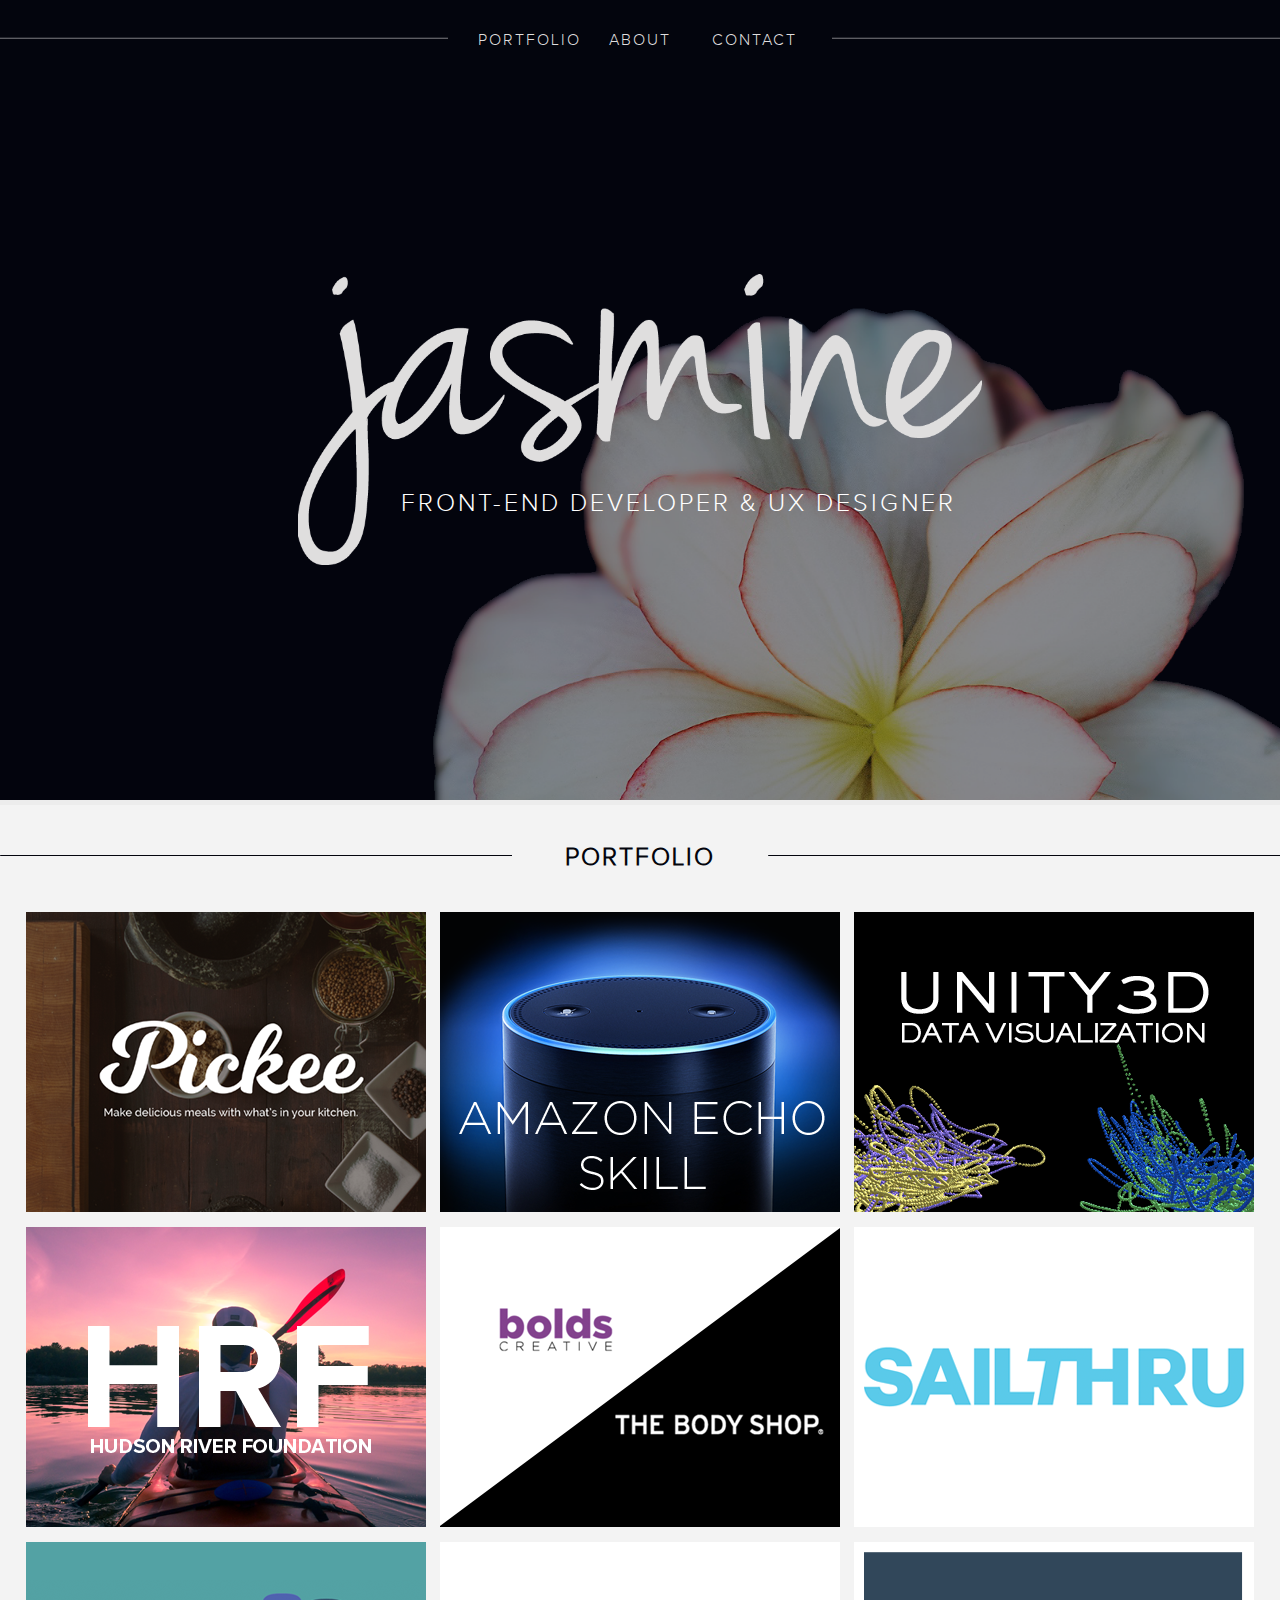
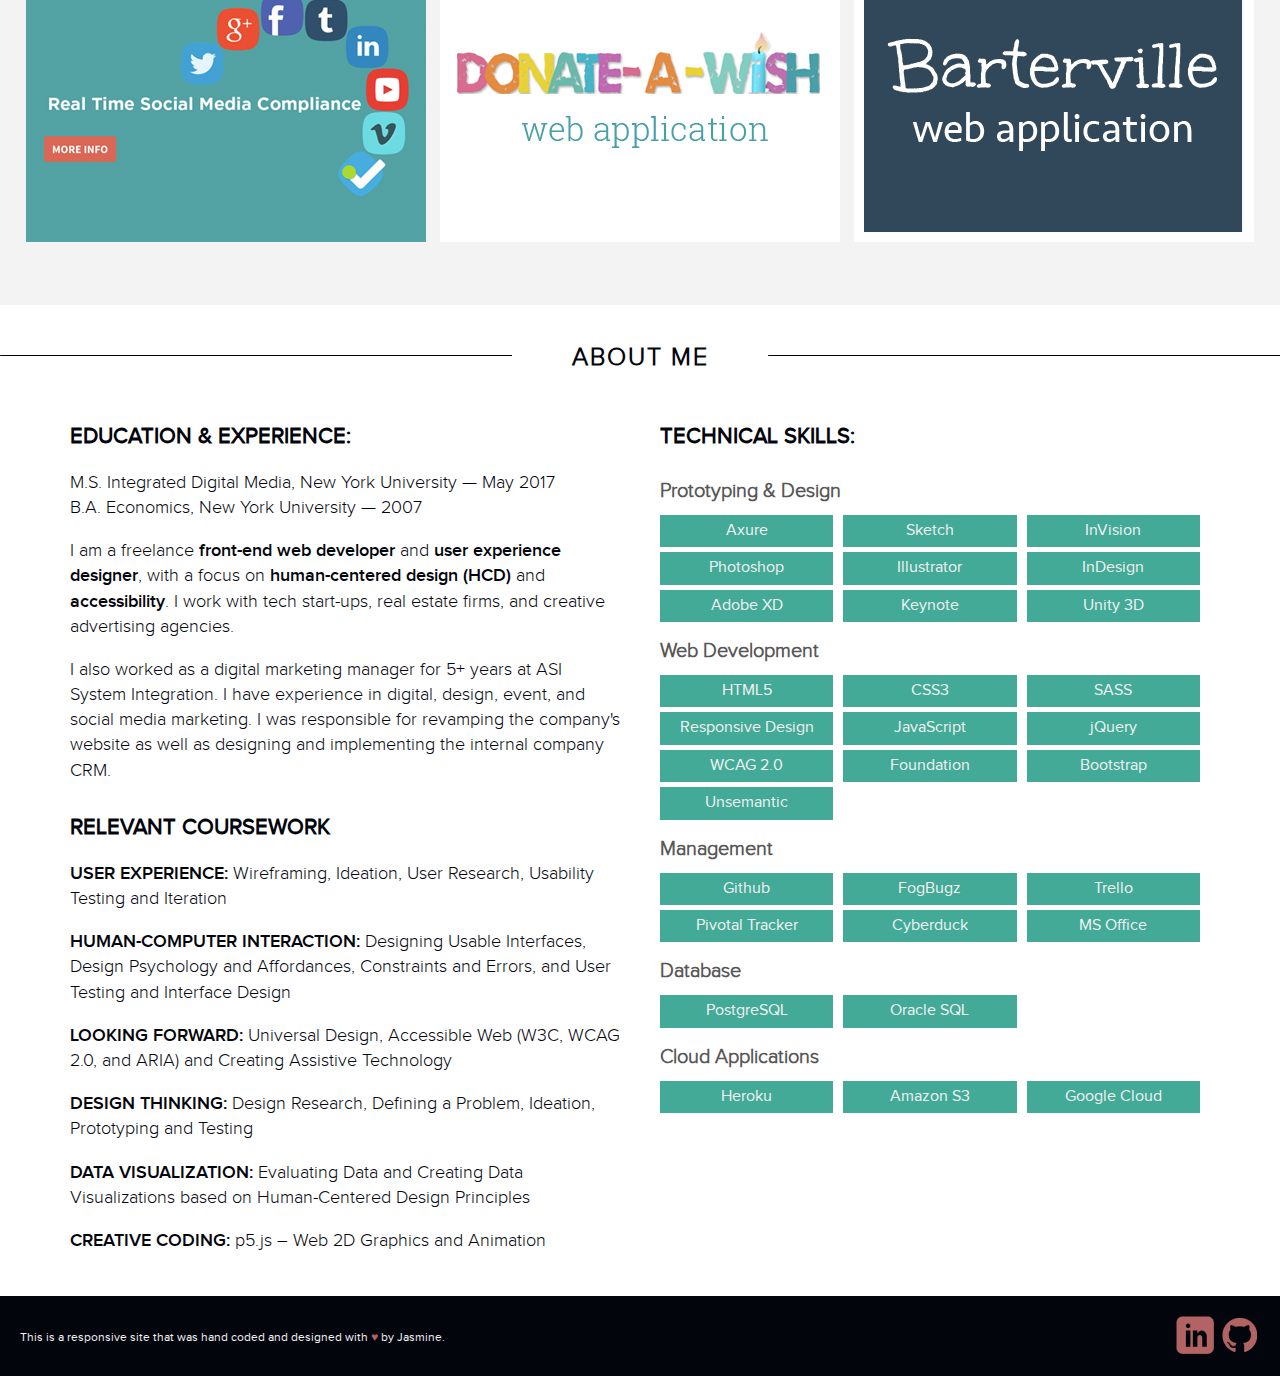
==== commit 206463ba: "portfolio updates" ====
--- a/index.html
+++ b/index.html
@@ -73,20 +73,9 @@
             <img src="images/thumbs/pickee_app_thumb.png" alt="Pickee"/>
           </a>
         </li>
-        <!-- Hudson River Foundation -->
-        <li>
-          <a href="http://jchabra.github.io/hrf_prototype/" data-largesrc="images/hrf.png" data-title="HUDSON RIVER FOUNDATION" data-description="User Experience Prototype (Client Project):<br><br>
-            Goal: Create an immersive online experience for Hudson River Foundation’s landing page and a digital state of the estuary for their extensive data sets.
-            <br><br>
-            User Experience Design &amp; User Interface Design
-            <br>
-            Tech: Axure, Photoshop, HTML5, CSS3, JavaScript, Responsive Design">
-            <img src="images/thumbs/hrf_thumb.png" alt="Hudson River Foundation"/>
-          </a>
-        </li>
         <!-- Amazon Echo: Gmail Integration -->
         <li>
-          <a href="https://itp.nyu.edu/classes/aatpblv-spring2016/amazon-echo-gmail-integration-a-mail/" data-largesrc="images/amazon_a-mail.png" data-title="A-Mail" data-description="Amazon Echo Gmail API Integration &mdash; User Centered Design Prototype with a <br>focus on Accessibility for people with Low Vision or Blindness
+          <a href="https://itp.nyu.edu/classes/aatpblv-spring2016/amazon-echo-gmail-integration-a-mail/" data-largesrc="images/amazon_a-mail.png" data-title="A-MAIL" data-description="Amazon Echo Gmail API Integration &mdash; User Centered Design Prototype with a <br>focus on Accessibility for people with Low Vision or Blindness
             <br><br>
             Our idea was to create a productivity skill (app) for the Amazon Echo that gives the user access to unread emails in his/her gmail account. Alexa reads who the email was from, the subject and snippets of the email.
             <br><br>
@@ -96,47 +85,55 @@
             <img src="images/thumbs/amazon_thumb.png" alt="Amazon Echo: A-Mail"/>
           </a>
         </li>
-        <!-- Bolds -->
+        <!-- data vis -->
         <li>
-          <a href="bolds.html" data-largesrc="images/bolds.png" data-title="BOLDS CREATIVE" data-description="Freelance: Coded emails and responsive landing pages using HTML5, CSS3, jQuery and Foundation framework for e-commerce clients, like The Body Shop. <br><br> Tech: HTML5, CSS3, JavaScript, jQuery &amp; foundation framework">
-            <img src="images/thumbs/bolds_thumb.png" alt="Bolds Creative"/>
-          </a>
-        </li>
-        <!-- tech startup -->
-        <li>
-          <a href="tech-startup.html" data-largesrc="images/tech-startup.png" data-title="TECH START-UP*" data-description="Freelance: Created and coded this tech start-up's website and designed the UI (user interface) and the company logo. <br><br> Tech: HTML5, CSS3, JavaScript, jQuery, &amp; foundation framework">
-            <img src="images/thumbs/tech-startup_thumbs.png" alt="Tech Start-Up"/>
-          </a>
-        </li>
-        <!-- Sailthru -->
-        <li>
-          <a href="https://my.sailthru.com" target="_blank" data-largesrc="images/sailthru_image.png" data-title="SAILTHRU" data-description="Redesigned company interface for improved user experience. Implemented a new look and feel across site, using HTML5, CSS3 (SASS), JavaScript, and PHP. The link below takes you to Sailthru's login page, which was coded by me <br><br> Tech: HTML5, CSS3 (SASS), JavaScript, &amp; PHP">
-            <img src="images/thumbs/sailthru_thumb.png" alt="Sailthru"/>
-          </a>
-        </li>
-        <!-- Donate-a-wish -->
-        <li>
-          <a href="http://donate-a-wish.herokuapp.com/" target="_blank" data-largesrc="images/donate_a_wish.png" data-title="DONATE-A-WISH" data-description="Final web dev project for General Assembly's WDI that includes web design and logo design.
+          <a href="http://jasminechabra.com/dataviz/final-dataviz.html" target="_blank" data-largesrc="images/data-vis.png" data-title="UNITY3D <br>DATA VISUALIZATION" data-description="A data visualization created using Unity3D. The data was collected by the Center for Cerebral Palsy Research at Columbia University's Teacher's College. The research team has collected Vicon Motion Capture data from children with cerebral palsy (CP). They analyzed the limb movement of children before and after treatment.">
+          <img src="images/thumbs/data-vis_thumb.png" alt="Datestr"/>
+        </a>
+      </li>
+      <!-- Hudson River Foundation -->
+      <li>
+        <a href="http://jchabra.github.io/hrf_prototype/" data-largesrc="images/hrf.png" data-title="HUDSON RIVER FOUNDATION" data-description="User Experience Prototype (Client Project):<br><br>
+          Goal: Create an immersive online experience for Hudson River Foundation’s landing page and a digital state of the estuary for their extensive data sets.
+          <br><br>
+          User Experience Design &amp; User Interface Design
           <br>
-          A parent or guardian can create a wish-list for their child with a terminal illness. A benefactor can purchase an item on any child's wishlist. <br><br> Tech: HTML5, CSS3, JavaScript, Ruby on Rails, &amp; Foundation Framework">
-          <img src="images/thumbs/donateAWish_thumb.png" alt="Donate-A-Wish"/>
-        </a>
-      </li>
-      <!-- Barterville -->
-      <li>
-        <a href="http://thebarterville.herokuapp.com/" target="_blank" data-largesrc="images/barterville.png" data-title="BARTERVILLE" data-description="General Assembly Group Project:
+          Tech: Axure, Photoshop, HTML5, CSS3, JavaScript, Responsive Design">
+          <img src="images/thumbs/hrf_thumb.png" alt="Hudson River Foundation"/>
+        </a>
+      </li>
+      <!-- Bolds -->
+      <li>
+        <a href="bolds.html" data-largesrc="images/bolds.png" data-title="BOLDS CREATIVE" data-description="Freelance: Coded emails and responsive landing pages using HTML5, CSS3, jQuery and Foundation framework for e-commerce clients, like The Body Shop. <br><br> Tech: HTML5, CSS3, JavaScript, jQuery &amp; foundation framework">
+          <img src="images/thumbs/bolds_thumb.png" alt="Bolds Creative"/>
+        </a>
+      </li>
+      <!-- Sailthru -->
+      <li>
+        <a href="https://my.sailthru.com" target="_blank" data-largesrc="images/sailthru_image.png" data-title="SAILTHRU" data-description="Redesigned company interface for improved user experience. Implemented a new look and feel across site, using HTML5, CSS3 (SASS), JavaScript, and PHP. The link below takes you to Sailthru's login page, which was coded by me <br><br> Tech: HTML5, CSS3 (SASS), JavaScript, &amp; PHP">
+          <img src="images/thumbs/sailthru_thumb.png" alt="Sailthru"/>
+        </a>
+      </li>
+       <!-- tech startup -->
+      <li>
+        <a href="tech-startup.html" data-largesrc="images/tech-startup.png" data-title="TECH START-UP*" data-description="Freelance: Created and coded this tech start-up's website and designed the UI (user interface) and the company logo. <br><br> Tech: HTML5, CSS3, JavaScript, jQuery, &amp; foundation framework">
+          <img src="images/thumbs/tech-startup_thumbs.png" alt="Tech Start-Up"/>
+        </a>
+      </li>
+      <!-- Donate-a-wish -->
+      <li>
+        <a href="http://donate-a-wish.herokuapp.com/" target="_blank" data-largesrc="images/donate_a_wish.png" data-title="DONATE-A-WISH" data-description="Final web dev project for General Assembly's WDI that includes web design and logo design.
         <br>
-        Do you want to trade a giant pencil for a giant wrench? You're at the right place. At Barterville, you can trade any item for another unique item. <br><br> Tech: HTML5, CSS3, JavaScript, Ruby on Rails, &amp; Twitter Bootstrap Framework">
-        <img src="images/thumbs/barterville_thumb.png" alt="Barterville"/>
+        A parent or guardian can create a wish-list for their child with a terminal illness. A benefactor can purchase an item on any child's wishlist. <br><br> Tech: HTML5, CSS3, JavaScript, Ruby on Rails, &amp; Foundation Framework">
+        <img src="images/thumbs/donateAWish_thumb.png" alt="Donate-A-Wish"/>
       </a>
     </li>
-    <!-- datestr -->
+    <!-- Barterville -->
     <li>
-      <a href="http://datestr.herokuapp.com/" target="_blank" data-largesrc="images/datestr.png" data-title="DATESTR" data-description="General Assembly Group Project:
+      <a href="http://thebarterville.herokuapp.com/" target="_blank" data-largesrc="images/barterville.png" data-title="BARTERVILLE" data-description="General Assembly Group Project:
       <br>
-      A dating website for <i>Hipstr's</i>. Send messages to <br>other hipsters and then answer their questions. <br>If you get the right answer, you might be one step closer to meeting your 'meh.'
-      <br><br> Tech: HTML5, CSS3, JavaScript, Ruby on Rails, &amp; Foundation Framework">
-      <img src="images/thumbs/datestr_thumb.png" alt="Datestr"/>
+      Do you want to trade a giant pencil for a giant wrench? You're at the right place. At Barterville, you can trade any item for another unique item. <br><br> Tech: HTML5, CSS3, JavaScript, Ruby on Rails, &amp; Twitter Bootstrap Framework">
+      <img src="images/thumbs/barterville_thumb.png" alt="Barterville"/>
     </a>
   </li>
 </ul>
@@ -159,64 +156,66 @@
       <div class="grid-50 mobile-grid-100">
         <h4 class="top grid-100 mobile-grid-100">EDUCATION &amp; EXPERIENCE:</h4>
         <p class="grid-100 mobile-grid-100">
-          M.S. Integrated Digital Media, New York University &mdash; Expected 2017
+          M.S. Integrated Digital Media, New York University &mdash; May 2017
           <br>
           B.A. Economics, New York University &mdash; 2007
         </p>
-        <p class="grid-100 mobile-grid-100">I am a freelance <b>front-end web developer</b> and <b>user experience designer</b>, with a focus on <b>human computer interaction (HCI)</b>. I work with tech start-ups, real estate firms, and creative advertising agencies. I have also worked as a front-end developer at Sailthru, a big data/email service provider based in New York.</p>
-        <p class="grid-100 mobile-grid-100">I graduated from General Assembly's <a href="http://wdi2.github.io/students/" target="_blank"><b>Web Development Immersive (WDI)</b></a> Program, which is a full-stack intensive course on <b>HTML/CSS, Javascript, AJAX, jQuery, Ruby, Ruby on Rails</b>. <br><br>Prior to WDI, I worked as a digital marketing manager for 5+ years at ASI System Integration. I have experience in digital, design, event, and social media marketing. I was responsible for revamping the company's website as well as designing and implementing the internal company CRM.</p>
+        <p class="grid-100 mobile-grid-100">I am a freelance <b>front-end web developer</b> and <b>user experience designer</b>, with a focus on <b>human-centered design (HCD)</b> and <b>accessibility</b>. I work with tech start-ups, real estate firms, and creative advertising agencies.</p>
+        <p class="grid-100 mobile-grid-100">I also worked as a digital marketing manager for 5+ years at ASI System Integration. I have experience in digital, design, event, and social media marketing. I was responsible for revamping the company's website as well as designing and implementing the internal company CRM.</p>
         <h4 class="top grid-100 mobile-grid-100">RELEVANT COURSEWORK</h4>
-        <p class="grid-100 mobile-grid-100"><b>USER EXPERIENCE:</b> Prototyping, Wireframing, Ideation, User Research, and Usability Testing</p>
+        <p class="grid-100 mobile-grid-100"><b>USER EXPERIENCE:</b> Wireframing, Ideation, User Research, Usability Testing and Iteration</p>
+        <p class="grid-100 mobile-grid-100"><b>HUMAN-COMPUTER INTERACTION:</b> Designing Usable Interfaces, Design Psychology and Affordances, Constraints and Errors, and User Testing and Interface Design</p>
+        <p class="grid-100 mobile-grid-100"><b>LOOKING FORWARD:</b> Universal Design, Accessible Web (W3C, WCAG 2.0, and ARIA) and Creating Assistive Technology</p>
+        <p class="grid-100 mobile-grid-100"><b>DESIGN THINKING:</b> Design Research, Defining a Problem, Ideation, Prototyping and Testing </p>
+        <p class="grid-100 mobile-grid-100"><b>DATA VISUALIZATION:</b> Evaluating Data and Creating Data Visualizations based on Human-Centered Design Principles</p>
         <p class="grid-100 mobile-grid-100"><b>CREATIVE CODING:</b> p5.js – Web 2D Graphics and Animation</p>
-        <p class="grid-100 mobile-grid-100">
-          <b>LOOKING FORWARD:</b> Universal Design, Accessible Web (W3C, WCAG 2.0, and ARIA), Human-Centered Design</p>
-        </div><!-- //.grid-50 -->
-        <div class="grid-50 mobile-grid-100">
-          <h4 class="top2 grid-100 mobile-grid-100">TECHNICAL SKILLS:</h4>
-          <div id="skills" class="grid-100 mobile-grid-100">
-            <!-- Design -->
-            <div class="skillSection">
-              <h5>Prototyping &amp; Design</h5>
-              <div class="designSkills"></div>
-            </div>
-            <!-- Web Development -->
-            <div class="skillSection">
-              <h5 class="firstTitle">Web Development</h5>
-              <div class="webDevSkills"></div>
-            </div>
-            <!-- Management -->
-            <div class="skillSection">
-              <h5>Management</h5>
-              <div class="managementSkills"></div>
-            </div>
-            <!-- Database -->
-            <div class="skillSection">
-              <h5>Database</h5>
-              <div class="databaseSkills"></div>
-            </div>
-            <!-- Cloud Applications -->
-            <div class="skillSection">
-              <h5>Cloud Applications</h5>
-              <div class="cloudSkills"></div>
-            </div>
-          </div>
-        </div><!-- //.grid-50 -->
-      </div><!--//.container .grid-container-->
-    </section> <!-- //.about -->
-  </div><!-- //#about -->
-  <!-- ******** END OF ABOUT ******** -->
-
-  <div id="returntotop" class="homebutton">
-    <p class="carrot" alt="Click to return to top">^</p>
-  </div><!-- end of #returntotop and .homebutton -->
-
-  <!-- Footer -->
-  <footer class="grid-100 mobile-grid-100">
-   <p class="text grid-50 mobile-grid-100">This is a responsive site that was hand coded and designed with <span class="heart">&hearts;</span> by Jasmine.</p>
-   <div class="footer_links grid-50 mobile-grid-100">
-    <a href="https://github.com/jchabra" target="_blank" class="github">Github</a>
-    <a href="http://www.linkedin.com/in/jchabra" target="_blank" class="linkedin">Linkedin</a>
-  </div>
+      </div><!-- //.grid-50 -->
+      <div class="grid-50 mobile-grid-100">
+        <h4 class="top2 grid-100 mobile-grid-100">TECHNICAL SKILLS:</h4>
+        <div id="skills" class="grid-100 mobile-grid-100">
+          <!-- Design -->
+          <div class="skillSection">
+            <h5>Prototyping &amp; Design</h5>
+            <div class="designSkills"></div>
+          </div>
+          <!-- Web Development -->
+          <div class="skillSection">
+            <h5 class="firstTitle">Web Development</h5>
+            <div class="webDevSkills"></div>
+          </div>
+          <!-- Management -->
+          <div class="skillSection">
+            <h5>Management</h5>
+            <div class="managementSkills"></div>
+          </div>
+          <!-- Database -->
+          <div class="skillSection">
+            <h5>Database</h5>
+            <div class="databaseSkills"></div>
+          </div>
+          <!-- Cloud Applications -->
+          <div class="skillSection">
+            <h5>Cloud Applications</h5>
+            <div class="cloudSkills"></div>
+          </div>
+        </div>
+      </div><!-- //.grid-50 -->
+    </div><!--//.container .grid-container-->
+  </section> <!-- //.about -->
+</div><!-- //#about -->
+<!-- ******** END OF ABOUT ******** -->
+
+<div id="returntotop" class="homebutton">
+  <p class="carrot" alt="Click to return to top">^</p>
+</div><!-- end of #returntotop and .homebutton -->
+
+<!-- Footer -->
+<footer class="grid-100 mobile-grid-100">
+ <p class="text grid-50 mobile-grid-100">This is a responsive site that was hand coded and designed with <span class="heart">&hearts;</span> by Jasmine.</p>
+ <div class="footer_links grid-50 mobile-grid-100">
+  <a href="https://github.com/jchabra" target="_blank" class="github">Github</a>
+  <a href="http://www.linkedin.com/in/jchabra" target="_blank" class="linkedin">Linkedin</a>
+</div>
 </footer>
 </div><!-- //#wrapper -->
 <script src="javascripts/jquery-2.1.3.min.js"></script>
--- a/css/unsemantic-grid-responsive.css
+++ b/css/unsemantic-grid-responsive.css
@@ -1,1403 +1 @@
-/* ============================================ */
-/* This file has a mobile-to-desktop breakpoint */
-/* ============================================ */
-@media screen and (max-width: 400px) {
-  @-ms-viewport {
-    width: 320px;
-  }
-}
-.clear {
-  clear: both;
-  display: block;
-  overflow: hidden;
-  visibility: hidden;
-  width: 0;
-  height: 0;
-}
-
-.grid-container:before, .grid-5:before, .mobile-grid-5:before, .grid-10:before, .mobile-grid-10:before, .grid-15:before, .mobile-grid-15:before, .grid-20:before, .mobile-grid-20:before, .grid-25:before, .mobile-grid-25:before, .grid-30:before, .mobile-grid-30:before, .grid-35:before, .mobile-grid-35:before, .grid-40:before, .mobile-grid-40:before, .grid-45:before, .mobile-grid-45:before, .grid-50:before, .mobile-grid-50:before, .grid-55:before, .mobile-grid-55:before, .grid-60:before, .mobile-grid-60:before, .grid-65:before, .mobile-grid-65:before, .grid-70:before, .mobile-grid-70:before, .grid-75:before, .mobile-grid-75:before, .grid-80:before, .mobile-grid-80:before, .grid-85:before, .mobile-grid-85:before, .grid-90:before, .mobile-grid-90:before, .grid-95:before, .mobile-grid-95:before, .grid-100:before, .mobile-grid-100:before, .grid-33:before, .mobile-grid-33:before, .grid-66:before, .mobile-grid-66:before, .clearfix:before,
-.grid-container:after,
-.grid-5:after,
-.mobile-grid-5:after,
-.grid-10:after,
-.mobile-grid-10:after,
-.grid-15:after,
-.mobile-grid-15:after,
-.grid-20:after,
-.mobile-grid-20:after,
-.grid-25:after,
-.mobile-grid-25:after,
-.grid-30:after,
-.mobile-grid-30:after,
-.grid-35:after,
-.mobile-grid-35:after,
-.grid-40:after,
-.mobile-grid-40:after,
-.grid-45:after,
-.mobile-grid-45:after,
-.grid-50:after,
-.mobile-grid-50:after,
-.grid-55:after,
-.mobile-grid-55:after,
-.grid-60:after,
-.mobile-grid-60:after,
-.grid-65:after,
-.mobile-grid-65:after,
-.grid-70:after,
-.mobile-grid-70:after,
-.grid-75:after,
-.mobile-grid-75:after,
-.grid-80:after,
-.mobile-grid-80:after,
-.grid-85:after,
-.mobile-grid-85:after,
-.grid-90:after,
-.mobile-grid-90:after,
-.grid-95:after,
-.mobile-grid-95:after,
-.grid-100:after,
-.mobile-grid-100:after,
-.grid-33:after,
-.mobile-grid-33:after,
-.grid-66:after,
-.mobile-grid-66:after,
-.clearfix:after {
-  content: ".";
-  display: block;
-  overflow: hidden;
-  visibility: hidden;
-  font-size: 0;
-  line-height: 0;
-  width: 0;
-  height: 0;
-}
-
-.grid-container:after, .grid-5:after, .mobile-grid-5:after, .grid-10:after, .mobile-grid-10:after, .grid-15:after, .mobile-grid-15:after, .grid-20:after, .mobile-grid-20:after, .grid-25:after, .mobile-grid-25:after, .grid-30:after, .mobile-grid-30:after, .grid-35:after, .mobile-grid-35:after, .grid-40:after, .mobile-grid-40:after, .grid-45:after, .mobile-grid-45:after, .grid-50:after, .mobile-grid-50:after, .grid-55:after, .mobile-grid-55:after, .grid-60:after, .mobile-grid-60:after, .grid-65:after, .mobile-grid-65:after, .grid-70:after, .mobile-grid-70:after, .grid-75:after, .mobile-grid-75:after, .grid-80:after, .mobile-grid-80:after, .grid-85:after, .mobile-grid-85:after, .grid-90:after, .mobile-grid-90:after, .grid-95:after, .mobile-grid-95:after, .grid-100:after, .mobile-grid-100:after, .grid-33:after, .mobile-grid-33:after, .grid-66:after, .mobile-grid-66:after, .clearfix:after {
-  clear: both;
-}
-
-.grid-container, .grid-5, .mobile-grid-5, .grid-10, .mobile-grid-10, .grid-15, .mobile-grid-15, .grid-20, .mobile-grid-20, .grid-25, .mobile-grid-25, .grid-30, .mobile-grid-30, .grid-35, .mobile-grid-35, .grid-40, .mobile-grid-40, .grid-45, .mobile-grid-45, .grid-50, .mobile-grid-50, .grid-55, .mobile-grid-55, .grid-60, .mobile-grid-60, .grid-65, .mobile-grid-65, .grid-70, .mobile-grid-70, .grid-75, .mobile-grid-75, .grid-80, .mobile-grid-80, .grid-85, .mobile-grid-85, .grid-90, .mobile-grid-90, .grid-95, .mobile-grid-95, .grid-100, .mobile-grid-100, .grid-33, .mobile-grid-33, .grid-66, .mobile-grid-66, .clearfix {
-  /* <IE7> */
-  *zoom: 1;
-  /* </IE7> */
-}
-
-.grid-container {
-  margin-left: auto;
-  margin-right: auto;
-  max-width: 1200px;
-  padding-left: 10px;
-  padding-right: 10px;
-}
-
-.grid-5, .mobile-grid-5, .grid-10, .mobile-grid-10, .grid-15, .mobile-grid-15, .grid-20, .mobile-grid-20, .grid-25, .mobile-grid-25, .grid-30, .mobile-grid-30, .grid-35, .mobile-grid-35, .grid-40, .mobile-grid-40, .grid-45, .mobile-grid-45, .grid-50, .mobile-grid-50, .grid-55, .mobile-grid-55, .grid-60, .mobile-grid-60, .grid-65, .mobile-grid-65, .grid-70, .mobile-grid-70, .grid-75, .mobile-grid-75, .grid-80, .mobile-grid-80, .grid-85, .mobile-grid-85, .grid-90, .mobile-grid-90, .grid-95, .mobile-grid-95, .grid-100, .mobile-grid-100, .grid-33, .mobile-grid-33, .grid-66, .mobile-grid-66 {
-  -moz-box-sizing: border-box;
-  -webkit-box-sizing: border-box;
-  box-sizing: border-box;
-  padding-left: 10px;
-  padding-right: 10px;
-  /* <IE7> */
-  *padding-left: 0;
-  *padding-right: 0;
-  /* </IE7> */
-}
-.grid-5 > *, .mobile-grid-5 > *, .grid-10 > *, .mobile-grid-10 > *, .grid-15 > *, .mobile-grid-15 > *, .grid-20 > *, .mobile-grid-20 > *, .grid-25 > *, .mobile-grid-25 > *, .grid-30 > *, .mobile-grid-30 > *, .grid-35 > *, .mobile-grid-35 > *, .grid-40 > *, .mobile-grid-40 > *, .grid-45 > *, .mobile-grid-45 > *, .grid-50 > *, .mobile-grid-50 > *, .grid-55 > *, .mobile-grid-55 > *, .grid-60 > *, .mobile-grid-60 > *, .grid-65 > *, .mobile-grid-65 > *, .grid-70 > *, .mobile-grid-70 > *, .grid-75 > *, .mobile-grid-75 > *, .grid-80 > *, .mobile-grid-80 > *, .grid-85 > *, .mobile-grid-85 > *, .grid-90 > *, .mobile-grid-90 > *, .grid-95 > *, .mobile-grid-95 > *, .grid-100 > *, .mobile-grid-100 > *, .grid-33 > *, .mobile-grid-33 > *, .grid-66 > *, .mobile-grid-66 > * {
-  /* <IE7> */
-  *margin-left: "expression((!this.className.match(/grid-[1-9]/) && this.currentStyle.display === " block " && this.currentStyle.width === " auto ') && "10px")';
-  *margin-right: "expression((!this.className.match(/grid-[1-9]/) && this.currentStyle.display === " block " && this.currentStyle.width === " auto ') && "10px")';
-  /* </IE7> */
-}
-
-.grid-parent {
-  padding-left: 0;
-  padding-right: 0;
-}
-
-@media screen and (max-width: 767px) {
-  .mobile-push-5, .mobile-pull-5, .mobile-push-10, .mobile-pull-10, .mobile-push-15, .mobile-pull-15, .mobile-push-20, .mobile-pull-20, .mobile-push-25, .mobile-pull-25, .mobile-push-30, .mobile-pull-30, .mobile-push-35, .mobile-pull-35, .mobile-push-40, .mobile-pull-40, .mobile-push-45, .mobile-pull-45, .mobile-push-50, .mobile-pull-50, .mobile-push-55, .mobile-pull-55, .mobile-push-60, .mobile-pull-60, .mobile-push-65, .mobile-pull-65, .mobile-push-70, .mobile-pull-70, .mobile-push-75, .mobile-pull-75, .mobile-push-80, .mobile-pull-80, .mobile-push-85, .mobile-pull-85, .mobile-push-90, .mobile-pull-90, .mobile-push-95, .mobile-pull-95, .mobile-push-33, .mobile-pull-33, .mobile-push-66, .mobile-pull-66 {
-    position: relative;
-  }
-
-  .hide-on-mobile {
-    display: none !important;
-  }
-
-  .mobile-grid-5 {
-    float: left;
-    width: 5%;
-    /* <IE7> */
-    *width: expression(Math.floor(0.05 * (this.parentNode.offsetWidth - parseFloat(this.parentNode.currentStyle.paddingLeft) - parseFloat(this.parentNode.currentStyle.paddingRight))) + "px");
-    /* </IE7> */
-  }
-
-  .mobile-prefix-5 {
-    margin-left: 5%;
-  }
-
-  .mobile-suffix-5 {
-    margin-right: 5%;
-  }
-
-  .mobile-push-5 {
-    left: 5%;
-    /* <IE7> */
-    *left: expression(Math.floor(0.05 * (this.parentNode.offsetWidth - parseFloat(this.parentNode.currentStyle.paddingLeft) - parseFloat(this.parentNode.currentStyle.paddingRight))) + "px");
-    /* </IE7> */
-  }
-
-  .mobile-pull-5 {
-    left: -5%;
-    /* <IE7> */
-    *left: expression(Math.floor(-0.05 * (this.parentNode.offsetWidth - parseFloat(this.parentNode.currentStyle.paddingLeft) - parseFloat(this.parentNode.currentStyle.paddingRight))) + "px");
-    /* </IE7> */
-  }
-
-  .mobile-grid-10 {
-    float: left;
-    width: 10%;
-    /* <IE7> */
-    *width: expression(Math.floor(0.1 * (this.parentNode.offsetWidth - parseFloat(this.parentNode.currentStyle.paddingLeft) - parseFloat(this.parentNode.currentStyle.paddingRight))) + "px");
-    /* </IE7> */
-  }
-
-  .mobile-prefix-10 {
-    margin-left: 10%;
-  }
-
-  .mobile-suffix-10 {
-    margin-right: 10%;
-  }
-
-  .mobile-push-10 {
-    left: 10%;
-    /* <IE7> */
-    *left: expression(Math.floor(0.1 * (this.parentNode.offsetWidth - parseFloat(this.parentNode.currentStyle.paddingLeft) - parseFloat(this.parentNode.currentStyle.paddingRight))) + "px");
-    /* </IE7> */
-  }
-
-  .mobile-pull-10 {
-    left: -10%;
-    /* <IE7> */
-    *left: expression(Math.floor(-0.1 * (this.parentNode.offsetWidth - parseFloat(this.parentNode.currentStyle.paddingLeft) - parseFloat(this.parentNode.currentStyle.paddingRight))) + "px");
-    /* </IE7> */
-  }
-
-  .mobile-grid-15 {
-    float: left;
-    width: 15%;
-    /* <IE7> */
-    *width: expression(Math.floor(0.15 * (this.parentNode.offsetWidth - parseFloat(this.parentNode.currentStyle.paddingLeft) - parseFloat(this.parentNode.currentStyle.paddingRight))) + "px");
-    /* </IE7> */
-  }
-
-  .mobile-prefix-15 {
-    margin-left: 15%;
-  }
-
-  .mobile-suffix-15 {
-    margin-right: 15%;
-  }
-
-  .mobile-push-15 {
-    left: 15%;
-    /* <IE7> */
-    *left: expression(Math.floor(0.15 * (this.parentNode.offsetWidth - parseFloat(this.parentNode.currentStyle.paddingLeft) - parseFloat(this.parentNode.currentStyle.paddingRight))) + "px");
-    /* </IE7> */
-  }
-
-  .mobile-pull-15 {
-    left: -15%;
-    /* <IE7> */
-    *left: expression(Math.floor(-0.15 * (this.parentNode.offsetWidth - parseFloat(this.parentNode.currentStyle.paddingLeft) - parseFloat(this.parentNode.currentStyle.paddingRight))) + "px");
-    /* </IE7> */
-  }
-
-  .mobile-grid-20 {
-    float: left;
-    width: 20%;
-    /* <IE7> */
-    *width: expression(Math.floor(0.2 * (this.parentNode.offsetWidth - parseFloat(this.parentNode.currentStyle.paddingLeft) - parseFloat(this.parentNode.currentStyle.paddingRight))) + "px");
-    /* </IE7> */
-  }
-
-  .mobile-prefix-20 {
-    margin-left: 20%;
-  }
-
-  .mobile-suffix-20 {
-    margin-right: 20%;
-  }
-
-  .mobile-push-20 {
-    left: 20%;
-    /* <IE7> */
-    *left: expression(Math.floor(0.2 * (this.parentNode.offsetWidth - parseFloat(this.parentNode.currentStyle.paddingLeft) - parseFloat(this.parentNode.currentStyle.paddingRight))) + "px");
-    /* </IE7> */
-  }
-
-  .mobile-pull-20 {
-    left: -20%;
-    /* <IE7> */
-    *left: expression(Math.floor(-0.2 * (this.parentNode.offsetWidth - parseFloat(this.parentNode.currentStyle.paddingLeft) - parseFloat(this.parentNode.currentStyle.paddingRight))) + "px");
-    /* </IE7> */
-  }
-
-  .mobile-grid-25 {
-    float: left;
-    width: 25%;
-    /* <IE7> */
-    *width: expression(Math.floor(0.25 * (this.parentNode.offsetWidth - parseFloat(this.parentNode.currentStyle.paddingLeft) - parseFloat(this.parentNode.currentStyle.paddingRight))) + "px");
-    /* </IE7> */
-  }
-
-  .mobile-prefix-25 {
-    margin-left: 25%;
-  }
-
-  .mobile-suffix-25 {
-    margin-right: 25%;
-  }
-
-  .mobile-push-25 {
-    left: 25%;
-    /* <IE7> */
-    *left: expression(Math.floor(0.25 * (this.parentNode.offsetWidth - parseFloat(this.parentNode.currentStyle.paddingLeft) - parseFloat(this.parentNode.currentStyle.paddingRight))) + "px");
-    /* </IE7> */
-  }
-
-  .mobile-pull-25 {
-    left: -25%;
-    /* <IE7> */
-    *left: expression(Math.floor(-0.25 * (this.parentNode.offsetWidth - parseFloat(this.parentNode.currentStyle.paddingLeft) - parseFloat(this.parentNode.currentStyle.paddingRight))) + "px");
-    /* </IE7> */
-  }
-
-  .mobile-grid-30 {
-    float: left;
-    width: 30%;
-    /* <IE7> */
-    *width: expression(Math.floor(0.3 * (this.parentNode.offsetWidth - parseFloat(this.parentNode.currentStyle.paddingLeft) - parseFloat(this.parentNode.currentStyle.paddingRight))) + "px");
-    /* </IE7> */
-  }
-
-  .mobile-prefix-30 {
-    margin-left: 30%;
-  }
-
-  .mobile-suffix-30 {
-    margin-right: 30%;
-  }
-
-  .mobile-push-30 {
-    left: 30%;
-    /* <IE7> */
-    *left: expression(Math.floor(0.3 * (this.parentNode.offsetWidth - parseFloat(this.parentNode.currentStyle.paddingLeft) - parseFloat(this.parentNode.currentStyle.paddingRight))) + "px");
-    /* </IE7> */
-  }
-
-  .mobile-pull-30 {
-    left: -30%;
-    /* <IE7> */
-    *left: expression(Math.floor(-0.3 * (this.parentNode.offsetWidth - parseFloat(this.parentNode.currentStyle.paddingLeft) - parseFloat(this.parentNode.currentStyle.paddingRight))) + "px");
-    /* </IE7> */
-  }
-
-  .mobile-grid-35 {
-    float: left;
-    width: 35%;
-    /* <IE7> */
-    *width: expression(Math.floor(0.35 * (this.parentNode.offsetWidth - parseFloat(this.parentNode.currentStyle.paddingLeft) - parseFloat(this.parentNode.currentStyle.paddingRight))) + "px");
-    /* </IE7> */
-  }
-
-  .mobile-prefix-35 {
-    margin-left: 35%;
-  }
-
-  .mobile-suffix-35 {
-    margin-right: 35%;
-  }
-
-  .mobile-push-35 {
-    left: 35%;
-    /* <IE7> */
-    *left: expression(Math.floor(0.35 * (this.parentNode.offsetWidth - parseFloat(this.parentNode.currentStyle.paddingLeft) - parseFloat(this.parentNode.currentStyle.paddingRight))) + "px");
-    /* </IE7> */
-  }
-
-  .mobile-pull-35 {
-    left: -35%;
-    /* <IE7> */
-    *left: expression(Math.floor(-0.35 * (this.parentNode.offsetWidth - parseFloat(this.parentNode.currentStyle.paddingLeft) - parseFloat(this.parentNode.currentStyle.paddingRight))) + "px");
-    /* </IE7> */
-  }
-
-  .mobile-grid-40 {
-    float: left;
-    width: 40%;
-    /* <IE7> */
-    *width: expression(Math.floor(0.4 * (this.parentNode.offsetWidth - parseFloat(this.parentNode.currentStyle.paddingLeft) - parseFloat(this.parentNode.currentStyle.paddingRight))) + "px");
-    /* </IE7> */
-  }
-
-  .mobile-prefix-40 {
-    margin-left: 40%;
-  }
-
-  .mobile-suffix-40 {
-    margin-right: 40%;
-  }
-
-  .mobile-push-40 {
-    left: 40%;
-    /* <IE7> */
-    *left: expression(Math.floor(0.4 * (this.parentNode.offsetWidth - parseFloat(this.parentNode.currentStyle.paddingLeft) - parseFloat(this.parentNode.currentStyle.paddingRight))) + "px");
-    /* </IE7> */
-  }
-
-  .mobile-pull-40 {
-    left: -40%;
-    /* <IE7> */
-    *left: expression(Math.floor(-0.4 * (this.parentNode.offsetWidth - parseFloat(this.parentNode.currentStyle.paddingLeft) - parseFloat(this.parentNode.currentStyle.paddingRight))) + "px");
-    /* </IE7> */
-  }
-
-  .mobile-grid-45 {
-    float: left;
-    width: 45%;
-    /* <IE7> */
-    *width: expression(Math.floor(0.45 * (this.parentNode.offsetWidth - parseFloat(this.parentNode.currentStyle.paddingLeft) - parseFloat(this.parentNode.currentStyle.paddingRight))) + "px");
-    /* </IE7> */
-  }
-
-  .mobile-prefix-45 {
-    margin-left: 45%;
-  }
-
-  .mobile-suffix-45 {
-    margin-right: 45%;
-  }
-
-  .mobile-push-45 {
-    left: 45%;
-    /* <IE7> */
-    *left: expression(Math.floor(0.45 * (this.parentNode.offsetWidth - parseFloat(this.parentNode.currentStyle.paddingLeft) - parseFloat(this.parentNode.currentStyle.paddingRight))) + "px");
-    /* </IE7> */
-  }
-
-  .mobile-pull-45 {
-    left: -45%;
-    /* <IE7> */
-    *left: expression(Math.floor(-0.45 * (this.parentNode.offsetWidth - parseFloat(this.parentNode.currentStyle.paddingLeft) - parseFloat(this.parentNode.currentStyle.paddingRight))) + "px");
-    /* </IE7> */
-  }
-
-  .mobile-grid-50 {
-    float: left;
-    width: 50%;
-    /* <IE7> */
-    *width: expression(Math.floor(0.5 * (this.parentNode.offsetWidth - parseFloat(this.parentNode.currentStyle.paddingLeft) - parseFloat(this.parentNode.currentStyle.paddingRight))) + "px");
-    /* </IE7> */
-  }
-
-  .mobile-prefix-50 {
-    margin-left: 50%;
-  }
-
-  .mobile-suffix-50 {
-    margin-right: 50%;
-  }
-
-  .mobile-push-50 {
-    left: 50%;
-    /* <IE7> */
-    *left: expression(Math.floor(0.5 * (this.parentNode.offsetWidth - parseFloat(this.parentNode.currentStyle.paddingLeft) - parseFloat(this.parentNode.currentStyle.paddingRight))) + "px");
-    /* </IE7> */
-  }
-
-  .mobile-pull-50 {
-    left: -50%;
-    /* <IE7> */
-    *left: expression(Math.floor(-0.5 * (this.parentNode.offsetWidth - parseFloat(this.parentNode.currentStyle.paddingLeft) - parseFloat(this.parentNode.currentStyle.paddingRight))) + "px");
-    /* </IE7> */
-  }
-
-  .mobile-grid-55 {
-    float: left;
-    width: 55%;
-    /* <IE7> */
-    *width: expression(Math.floor(0.55 * (this.parentNode.offsetWidth - parseFloat(this.parentNode.currentStyle.paddingLeft) - parseFloat(this.parentNode.currentStyle.paddingRight))) + "px");
-    /* </IE7> */
-  }
-
-  .mobile-prefix-55 {
-    margin-left: 55%;
-  }
-
-  .mobile-suffix-55 {
-    margin-right: 55%;
-  }
-
-  .mobile-push-55 {
-    left: 55%;
-    /* <IE7> */
-    *left: expression(Math.floor(0.55 * (this.parentNode.offsetWidth - parseFloat(this.parentNode.currentStyle.paddingLeft) - parseFloat(this.parentNode.currentStyle.paddingRight))) + "px");
-    /* </IE7> */
-  }
-
-  .mobile-pull-55 {
-    left: -55%;
-    /* <IE7> */
-    *left: expression(Math.floor(-0.55 * (this.parentNode.offsetWidth - parseFloat(this.parentNode.currentStyle.paddingLeft) - parseFloat(this.parentNode.currentStyle.paddingRight))) + "px");
-    /* </IE7> */
-  }
-
-  .mobile-grid-60 {
-    float: left;
-    width: 60%;
-    /* <IE7> */
-    *width: expression(Math.floor(0.6 * (this.parentNode.offsetWidth - parseFloat(this.parentNode.currentStyle.paddingLeft) - parseFloat(this.parentNode.currentStyle.paddingRight))) + "px");
-    /* </IE7> */
-  }
-
-  .mobile-prefix-60 {
-    margin-left: 60%;
-  }
-
-  .mobile-suffix-60 {
-    margin-right: 60%;
-  }
-
-  .mobile-push-60 {
-    left: 60%;
-    /* <IE7> */
-    *left: expression(Math.floor(0.6 * (this.parentNode.offsetWidth - parseFloat(this.parentNode.currentStyle.paddingLeft) - parseFloat(this.parentNode.currentStyle.paddingRight))) + "px");
-    /* </IE7> */
-  }
-
-  .mobile-pull-60 {
-    left: -60%;
-    /* <IE7> */
-    *left: expression(Math.floor(-0.6 * (this.parentNode.offsetWidth - parseFloat(this.parentNode.currentStyle.paddingLeft) - parseFloat(this.parentNode.currentStyle.paddingRight))) + "px");
-    /* </IE7> */
-  }
-
-  .mobile-grid-65 {
-    float: left;
-    width: 65%;
-    /* <IE7> */
-    *width: expression(Math.floor(0.65 * (this.parentNode.offsetWidth - parseFloat(this.parentNode.currentStyle.paddingLeft) - parseFloat(this.parentNode.currentStyle.paddingRight))) + "px");
-    /* </IE7> */
-  }
-
-  .mobile-prefix-65 {
-    margin-left: 65%;
-  }
-
-  .mobile-suffix-65 {
-    margin-right: 65%;
-  }
-
-  .mobile-push-65 {
-    left: 65%;
-    /* <IE7> */
-    *left: expression(Math.floor(0.65 * (this.parentNode.offsetWidth - parseFloat(this.parentNode.currentStyle.paddingLeft) - parseFloat(this.parentNode.currentStyle.paddingRight))) + "px");
-    /* </IE7> */
-  }
-
-  .mobile-pull-65 {
-    left: -65%;
-    /* <IE7> */
-    *left: expression(Math.floor(-0.65 * (this.parentNode.offsetWidth - parseFloat(this.parentNode.currentStyle.paddingLeft) - parseFloat(this.parentNode.currentStyle.paddingRight))) + "px");
-    /* </IE7> */
-  }
-
-  .mobile-grid-70 {
-    float: left;
-    width: 70%;
-    /* <IE7> */
-    *width: expression(Math.floor(0.7 * (this.parentNode.offsetWidth - parseFloat(this.parentNode.currentStyle.paddingLeft) - parseFloat(this.parentNode.currentStyle.paddingRight))) + "px");
-    /* </IE7> */
-  }
-
-  .mobile-prefix-70 {
-    margin-left: 70%;
-  }
-
-  .mobile-suffix-70 {
-    margin-right: 70%;
-  }
-
-  .mobile-push-70 {
-    left: 70%;
-    /* <IE7> */
-    *left: expression(Math.floor(0.7 * (this.parentNode.offsetWidth - parseFloat(this.parentNode.currentStyle.paddingLeft) - parseFloat(this.parentNode.currentStyle.paddingRight))) + "px");
-    /* </IE7> */
-  }
-
-  .mobile-pull-70 {
-    left: -70%;
-    /* <IE7> */
-    *left: expression(Math.floor(-0.7 * (this.parentNode.offsetWidth - parseFloat(this.parentNode.currentStyle.paddingLeft) - parseFloat(this.parentNode.currentStyle.paddingRight))) + "px");
-    /* </IE7> */
-  }
-
-  .mobile-grid-75 {
-    float: left;
-    width: 75%;
-    /* <IE7> */
-    *width: expression(Math.floor(0.75 * (this.parentNode.offsetWidth - parseFloat(this.parentNode.currentStyle.paddingLeft) - parseFloat(this.parentNode.currentStyle.paddingRight))) + "px");
-    /* </IE7> */
-  }
-
-  .mobile-prefix-75 {
-    margin-left: 75%;
-  }
-
-  .mobile-suffix-75 {
-    margin-right: 75%;
-  }
-
-  .mobile-push-75 {
-    left: 75%;
-    /* <IE7> */
-    *left: expression(Math.floor(0.75 * (this.parentNode.offsetWidth - parseFloat(this.parentNode.currentStyle.paddingLeft) - parseFloat(this.parentNode.currentStyle.paddingRight))) + "px");
-    /* </IE7> */
-  }
-
-  .mobile-pull-75 {
-    left: -75%;
-    /* <IE7> */
-    *left: expression(Math.floor(-0.75 * (this.parentNode.offsetWidth - parseFloat(this.parentNode.currentStyle.paddingLeft) - parseFloat(this.parentNode.currentStyle.paddingRight))) + "px");
-    /* </IE7> */
-  }
-
-  .mobile-grid-80 {
-    float: left;
-    width: 80%;
-    /* <IE7> */
-    *width: expression(Math.floor(0.8 * (this.parentNode.offsetWidth - parseFloat(this.parentNode.currentStyle.paddingLeft) - parseFloat(this.parentNode.currentStyle.paddingRight))) + "px");
-    /* </IE7> */
-  }
-
-  .mobile-prefix-80 {
-    margin-left: 80%;
-  }
-
-  .mobile-suffix-80 {
-    margin-right: 80%;
-  }
-
-  .mobile-push-80 {
-    left: 80%;
-    /* <IE7> */
-    *left: expression(Math.floor(0.8 * (this.parentNode.offsetWidth - parseFloat(this.parentNode.currentStyle.paddingLeft) - parseFloat(this.parentNode.currentStyle.paddingRight))) + "px");
-    /* </IE7> */
-  }
-
-  .mobile-pull-80 {
-    left: -80%;
-    /* <IE7> */
-    *left: expression(Math.floor(-0.8 * (this.parentNode.offsetWidth - parseFloat(this.parentNode.currentStyle.paddingLeft) - parseFloat(this.parentNode.currentStyle.paddingRight))) + "px");
-    /* </IE7> */
-  }
-
-  .mobile-grid-85 {
-    float: left;
-    width: 85%;
-    /* <IE7> */
-    *width: expression(Math.floor(0.85 * (this.parentNode.offsetWidth - parseFloat(this.parentNode.currentStyle.paddingLeft) - parseFloat(this.parentNode.currentStyle.paddingRight))) + "px");
-    /* </IE7> */
-  }
-
-  .mobile-prefix-85 {
-    margin-left: 85%;
-  }
-
-  .mobile-suffix-85 {
-    margin-right: 85%;
-  }
-
-  .mobile-push-85 {
-    left: 85%;
-    /* <IE7> */
-    *left: expression(Math.floor(0.85 * (this.parentNode.offsetWidth - parseFloat(this.parentNode.currentStyle.paddingLeft) - parseFloat(this.parentNode.currentStyle.paddingRight))) + "px");
-    /* </IE7> */
-  }
-
-  .mobile-pull-85 {
-    left: -85%;
-    /* <IE7> */
-    *left: expression(Math.floor(-0.85 * (this.parentNode.offsetWidth - parseFloat(this.parentNode.currentStyle.paddingLeft) - parseFloat(this.parentNode.currentStyle.paddingRight))) + "px");
-    /* </IE7> */
-  }
-
-  .mobile-grid-90 {
-    float: left;
-    width: 90%;
-    /* <IE7> */
-    *width: expression(Math.floor(0.9 * (this.parentNode.offsetWidth - parseFloat(this.parentNode.currentStyle.paddingLeft) - parseFloat(this.parentNode.currentStyle.paddingRight))) + "px");
-    /* </IE7> */
-  }
-
-  .mobile-prefix-90 {
-    margin-left: 90%;
-  }
-
-  .mobile-suffix-90 {
-    margin-right: 90%;
-  }
-
-  .mobile-push-90 {
-    left: 90%;
-    /* <IE7> */
-    *left: expression(Math.floor(0.9 * (this.parentNode.offsetWidth - parseFloat(this.parentNode.currentStyle.paddingLeft) - parseFloat(this.parentNode.currentStyle.paddingRight))) + "px");
-    /* </IE7> */
-  }
-
-  .mobile-pull-90 {
-    left: -90%;
-    /* <IE7> */
-    *left: expression(Math.floor(-0.9 * (this.parentNode.offsetWidth - parseFloat(this.parentNode.currentStyle.paddingLeft) - parseFloat(this.parentNode.currentStyle.paddingRight))) + "px");
-    /* </IE7> */
-  }
-
-  .mobile-grid-95 {
-    float: left;
-    width: 95%;
-    /* <IE7> */
-    *width: expression(Math.floor(0.95 * (this.parentNode.offsetWidth - parseFloat(this.parentNode.currentStyle.paddingLeft) - parseFloat(this.parentNode.currentStyle.paddingRight))) + "px");
-    /* </IE7> */
-  }
-
-  .mobile-prefix-95 {
-    margin-left: 95%;
-  }
-
-  .mobile-suffix-95 {
-    margin-right: 95%;
-  }
-
-  .mobile-push-95 {
-    left: 95%;
-    /* <IE7> */
-    *left: expression(Math.floor(0.95 * (this.parentNode.offsetWidth - parseFloat(this.parentNode.currentStyle.paddingLeft) - parseFloat(this.parentNode.currentStyle.paddingRight))) + "px");
-    /* </IE7> */
-  }
-
-  .mobile-pull-95 {
-    left: -95%;
-    /* <IE7> */
-    *left: expression(Math.floor(-0.95 * (this.parentNode.offsetWidth - parseFloat(this.parentNode.currentStyle.paddingLeft) - parseFloat(this.parentNode.currentStyle.paddingRight))) + "px");
-    /* </IE7> */
-  }
-
-  .mobile-grid-33 {
-    float: left;
-    width: 33.33333%;
-    /* <IE7> */
-    *width: expression(Math.floor(0.33333 * (this.parentNode.offsetWidth - parseFloat(this.parentNode.currentStyle.paddingLeft) - parseFloat(this.parentNode.currentStyle.paddingRight))) + "px");
-    /* </IE7> */
-  }
-
-  .mobile-prefix-33 {
-    margin-left: 33.33333%;
-  }
-
-  .mobile-suffix-33 {
-    margin-right: 33.33333%;
-  }
-
-  .mobile-push-33 {
-    left: 33.33333%;
-    /* <IE7> */
-    *left: expression(Math.floor(0.33333 * (this.parentNode.offsetWidth - parseFloat(this.parentNode.currentStyle.paddingLeft) - parseFloat(this.parentNode.currentStyle.paddingRight))) + "px");
-    /* </IE7> */
-  }
-
-  .mobile-pull-33 {
-    left: -33.33333%;
-    /* <IE7> */
-    *left: expression(Math.floor(-0.33333 * (this.parentNode.offsetWidth - parseFloat(this.parentNode.currentStyle.paddingLeft) - parseFloat(this.parentNode.currentStyle.paddingRight))) + "px");
-    /* </IE7> */
-  }
-
-  .mobile-grid-66 {
-    float: left;
-    width: 66.66667%;
-    /* <IE7> */
-    *width: expression(Math.floor(0.66667 * (this.parentNode.offsetWidth - parseFloat(this.parentNode.currentStyle.paddingLeft) - parseFloat(this.parentNode.currentStyle.paddingRight))) + "px");
-    /* </IE7> */
-  }
-
-  .mobile-prefix-66 {
-    margin-left: 66.66667%;
-  }
-
-  .mobile-suffix-66 {
-    margin-right: 66.66667%;
-  }
-
-  .mobile-push-66 {
-    left: 66.66667%;
-    /* <IE7> */
-    *left: expression(Math.floor(0.66667 * (this.parentNode.offsetWidth - parseFloat(this.parentNode.currentStyle.paddingLeft) - parseFloat(this.parentNode.currentStyle.paddingRight))) + "px");
-    /* </IE7> */
-  }
-
-  .mobile-pull-66 {
-    left: -66.66667%;
-    /* <IE7> */
-    *left: expression(Math.floor(-0.66667 * (this.parentNode.offsetWidth - parseFloat(this.parentNode.currentStyle.paddingLeft) - parseFloat(this.parentNode.currentStyle.paddingRight))) + "px");
-    /* </IE7> */
-  }
-
-  .mobile-grid-100 {
-    clear: both;
-    width: 100%;
-  }
-}
-@media screen and (min-width: 768px) {
-  .push-5, .pull-5, .push-10, .pull-10, .push-15, .pull-15, .push-20, .pull-20, .push-25, .pull-25, .push-30, .pull-30, .push-35, .pull-35, .push-40, .pull-40, .push-45, .pull-45, .push-50, .pull-50, .push-55, .pull-55, .push-60, .pull-60, .push-65, .pull-65, .push-70, .pull-70, .push-75, .pull-75, .push-80, .pull-80, .push-85, .pull-85, .push-90, .pull-90, .push-95, .pull-95, .push-33, .pull-33, .push-66, .pull-66 {
-    position: relative;
-  }
-
-  .hide-on-desktop {
-    display: none !important;
-  }
-
-  .grid-5 {
-    float: left;
-    width: 5%;
-    /* <IE7> */
-    *width: expression(Math.floor(0.05 * (this.parentNode.offsetWidth - parseFloat(this.parentNode.currentStyle.paddingLeft) - parseFloat(this.parentNode.currentStyle.paddingRight))) + "px");
-    /* </IE7> */
-  }
-
-  .prefix-5 {
-    margin-left: 5%;
-  }
-
-  .suffix-5 {
-    margin-right: 5%;
-  }
-
-  .push-5 {
-    left: 5%;
-    /* <IE7> */
-    *left: expression(Math.floor(0.05 * (this.parentNode.offsetWidth - parseFloat(this.parentNode.currentStyle.paddingLeft) - parseFloat(this.parentNode.currentStyle.paddingRight))) + "px");
-    /* </IE7> */
-  }
-
-  .pull-5 {
-    left: -5%;
-    /* <IE7> */
-    *left: expression(Math.floor(-0.05 * (this.parentNode.offsetWidth - parseFloat(this.parentNode.currentStyle.paddingLeft) - parseFloat(this.parentNode.currentStyle.paddingRight))) + "px");
-    /* </IE7> */
-  }
-
-  .grid-10 {
-    float: left;
-    width: 10%;
-    /* <IE7> */
-    *width: expression(Math.floor(0.1 * (this.parentNode.offsetWidth - parseFloat(this.parentNode.currentStyle.paddingLeft) - parseFloat(this.parentNode.currentStyle.paddingRight))) + "px");
-    /* </IE7> */
-  }
-
-  .prefix-10 {
-    margin-left: 10%;
-  }
-
-  .suffix-10 {
-    margin-right: 10%;
-  }
-
-  .push-10 {
-    left: 10%;
-    /* <IE7> */
-    *left: expression(Math.floor(0.1 * (this.parentNode.offsetWidth - parseFloat(this.parentNode.currentStyle.paddingLeft) - parseFloat(this.parentNode.currentStyle.paddingRight))) + "px");
-    /* </IE7> */
-  }
-
-  .pull-10 {
-    left: -10%;
-    /* <IE7> */
-    *left: expression(Math.floor(-0.1 * (this.parentNode.offsetWidth - parseFloat(this.parentNode.currentStyle.paddingLeft) - parseFloat(this.parentNode.currentStyle.paddingRight))) + "px");
-    /* </IE7> */
-  }
-
-  .grid-15 {
-    float: left;
-    width: 15%;
-    /* <IE7> */
-    *width: expression(Math.floor(0.15 * (this.parentNode.offsetWidth - parseFloat(this.parentNode.currentStyle.paddingLeft) - parseFloat(this.parentNode.currentStyle.paddingRight))) + "px");
-    /* </IE7> */
-  }
-
-  .prefix-15 {
-    margin-left: 15%;
-  }
-
-  .suffix-15 {
-    margin-right: 15%;
-  }
-
-  .push-15 {
-    left: 15%;
-    /* <IE7> */
-    *left: expression(Math.floor(0.15 * (this.parentNode.offsetWidth - parseFloat(this.parentNode.currentStyle.paddingLeft) - parseFloat(this.parentNode.currentStyle.paddingRight))) + "px");
-    /* </IE7> */
-  }
-
-  .pull-15 {
-    left: -15%;
-    /* <IE7> */
-    *left: expression(Math.floor(-0.15 * (this.parentNode.offsetWidth - parseFloat(this.parentNode.currentStyle.paddingLeft) - parseFloat(this.parentNode.currentStyle.paddingRight))) + "px");
-    /* </IE7> */
-  }
-
-  .grid-20 {
-    float: left;
-    width: 20%;
-    /* <IE7> */
-    *width: expression(Math.floor(0.2 * (this.parentNode.offsetWidth - parseFloat(this.parentNode.currentStyle.paddingLeft) - parseFloat(this.parentNode.currentStyle.paddingRight))) + "px");
-    /* </IE7> */
-  }
-
-  .prefix-20 {
-    margin-left: 20%;
-  }
-
-  .suffix-20 {
-    margin-right: 20%;
-  }
-
-  .push-20 {
-    left: 20%;
-    /* <IE7> */
-    *left: expression(Math.floor(0.2 * (this.parentNode.offsetWidth - parseFloat(this.parentNode.currentStyle.paddingLeft) - parseFloat(this.parentNode.currentStyle.paddingRight))) + "px");
-    /* </IE7> */
-  }
-
-  .pull-20 {
-    left: -20%;
-    /* <IE7> */
-    *left: expression(Math.floor(-0.2 * (this.parentNode.offsetWidth - parseFloat(this.parentNode.currentStyle.paddingLeft) - parseFloat(this.parentNode.currentStyle.paddingRight))) + "px");
-    /* </IE7> */
-  }
-
-  .grid-25 {
-    float: left;
-    width: 25%;
-    /* <IE7> */
-    *width: expression(Math.floor(0.25 * (this.parentNode.offsetWidth - parseFloat(this.parentNode.currentStyle.paddingLeft) - parseFloat(this.parentNode.currentStyle.paddingRight))) + "px");
-    /* </IE7> */
-  }
-
-  .prefix-25 {
-    margin-left: 25%;
-  }
-
-  .suffix-25 {
-    margin-right: 25%;
-  }
-
-  .push-25 {
-    left: 25%;
-    /* <IE7> */
-    *left: expression(Math.floor(0.25 * (this.parentNode.offsetWidth - parseFloat(this.parentNode.currentStyle.paddingLeft) - parseFloat(this.parentNode.currentStyle.paddingRight))) + "px");
-    /* </IE7> */
-  }
-
-  .pull-25 {
-    left: -25%;
-    /* <IE7> */
-    *left: expression(Math.floor(-0.25 * (this.parentNode.offsetWidth - parseFloat(this.parentNode.currentStyle.paddingLeft) - parseFloat(this.parentNode.currentStyle.paddingRight))) + "px");
-    /* </IE7> */
-  }
-
-  .grid-30 {
-    float: left;
-    width: 30%;
-    /* <IE7> */
-    *width: expression(Math.floor(0.3 * (this.parentNode.offsetWidth - parseFloat(this.parentNode.currentStyle.paddingLeft) - parseFloat(this.parentNode.currentStyle.paddingRight))) + "px");
-    /* </IE7> */
-  }
-
-  .prefix-30 {
-    margin-left: 30%;
-  }
-
-  .suffix-30 {
-    margin-right: 30%;
-  }
-
-  .push-30 {
-    left: 30%;
-    /* <IE7> */
-    *left: expression(Math.floor(0.3 * (this.parentNode.offsetWidth - parseFloat(this.parentNode.currentStyle.paddingLeft) - parseFloat(this.parentNode.currentStyle.paddingRight))) + "px");
-    /* </IE7> */
-  }
-
-  .pull-30 {
-    left: -30%;
-    /* <IE7> */
-    *left: expression(Math.floor(-0.3 * (this.parentNode.offsetWidth - parseFloat(this.parentNode.currentStyle.paddingLeft) - parseFloat(this.parentNode.currentStyle.paddingRight))) + "px");
-    /* </IE7> */
-  }
-
-  .grid-35 {
-    float: left;
-    width: 35%;
-    /* <IE7> */
-    *width: expression(Math.floor(0.35 * (this.parentNode.offsetWidth - parseFloat(this.parentNode.currentStyle.paddingLeft) - parseFloat(this.parentNode.currentStyle.paddingRight))) + "px");
-    /* </IE7> */
-  }
-
-  .prefix-35 {
-    margin-left: 35%;
-  }
-
-  .suffix-35 {
-    margin-right: 35%;
-  }
-
-  .push-35 {
-    left: 35%;
-    /* <IE7> */
-    *left: expression(Math.floor(0.35 * (this.parentNode.offsetWidth - parseFloat(this.parentNode.currentStyle.paddingLeft) - parseFloat(this.parentNode.currentStyle.paddingRight))) + "px");
-    /* </IE7> */
-  }
-
-  .pull-35 {
-    left: -35%;
-    /* <IE7> */
-    *left: expression(Math.floor(-0.35 * (this.parentNode.offsetWidth - parseFloat(this.parentNode.currentStyle.paddingLeft) - parseFloat(this.parentNode.currentStyle.paddingRight))) + "px");
-    /* </IE7> */
-  }
-
-  .grid-40 {
-    float: left;
-    width: 40%;
-    /* <IE7> */
-    *width: expression(Math.floor(0.4 * (this.parentNode.offsetWidth - parseFloat(this.parentNode.currentStyle.paddingLeft) - parseFloat(this.parentNode.currentStyle.paddingRight))) + "px");
-    /* </IE7> */
-  }
-
-  .prefix-40 {
-    margin-left: 40%;
-  }
-
-  .suffix-40 {
-    margin-right: 40%;
-  }
-
-  .push-40 {
-    left: 40%;
-    /* <IE7> */
-    *left: expression(Math.floor(0.4 * (this.parentNode.offsetWidth - parseFloat(this.parentNode.currentStyle.paddingLeft) - parseFloat(this.parentNode.currentStyle.paddingRight))) + "px");
-    /* </IE7> */
-  }
-
-  .pull-40 {
-    left: -40%;
-    /* <IE7> */
-    *left: expression(Math.floor(-0.4 * (this.parentNode.offsetWidth - parseFloat(this.parentNode.currentStyle.paddingLeft) - parseFloat(this.parentNode.currentStyle.paddingRight))) + "px");
-    /* </IE7> */
-  }
-
-  .grid-45 {
-    float: left;
-    width: 45%;
-    /* <IE7> */
-    *width: expression(Math.floor(0.45 * (this.parentNode.offsetWidth - parseFloat(this.parentNode.currentStyle.paddingLeft) - parseFloat(this.parentNode.currentStyle.paddingRight))) + "px");
-    /* </IE7> */
-  }
-
-  .prefix-45 {
-    margin-left: 45%;
-  }
-
-  .suffix-45 {
-    margin-right: 45%;
-  }
-
-  .push-45 {
-    left: 45%;
-    /* <IE7> */
-    *left: expression(Math.floor(0.45 * (this.parentNode.offsetWidth - parseFloat(this.parentNode.currentStyle.paddingLeft) - parseFloat(this.parentNode.currentStyle.paddingRight))) + "px");
-    /* </IE7> */
-  }
-
-  .pull-45 {
-    left: -45%;
-    /* <IE7> */
-    *left: expression(Math.floor(-0.45 * (this.parentNode.offsetWidth - parseFloat(this.parentNode.currentStyle.paddingLeft) - parseFloat(this.parentNode.currentStyle.paddingRight))) + "px");
-    /* </IE7> */
-  }
-
-  .grid-50 {
-    float: left;
-    width: 50%;
-    /* <IE7> */
-    *width: expression(Math.floor(0.5 * (this.parentNode.offsetWidth - parseFloat(this.parentNode.currentStyle.paddingLeft) - parseFloat(this.parentNode.currentStyle.paddingRight))) + "px");
-    /* </IE7> */
-  }
-
-  .prefix-50 {
-    margin-left: 50%;
-  }
-
-  .suffix-50 {
-    margin-right: 50%;
-  }
-
-  .push-50 {
-    left: 50%;
-    /* <IE7> */
-    *left: expression(Math.floor(0.5 * (this.parentNode.offsetWidth - parseFloat(this.parentNode.currentStyle.paddingLeft) - parseFloat(this.parentNode.currentStyle.paddingRight))) + "px");
-    /* </IE7> */
-  }
-
-  .pull-50 {
-    left: -50%;
-    /* <IE7> */
-    *left: expression(Math.floor(-0.5 * (this.parentNode.offsetWidth - parseFloat(this.parentNode.currentStyle.paddingLeft) - parseFloat(this.parentNode.currentStyle.paddingRight))) + "px");
-    /* </IE7> */
-  }
-
-  .grid-55 {
-    float: left;
-    width: 55%;
-    /* <IE7> */
-    *width: expression(Math.floor(0.55 * (this.parentNode.offsetWidth - parseFloat(this.parentNode.currentStyle.paddingLeft) - parseFloat(this.parentNode.currentStyle.paddingRight))) + "px");
-    /* </IE7> */
-  }
-
-  .prefix-55 {
-    margin-left: 55%;
-  }
-
-  .suffix-55 {
-    margin-right: 55%;
-  }
-
-  .push-55 {
-    left: 55%;
-    /* <IE7> */
-    *left: expression(Math.floor(0.55 * (this.parentNode.offsetWidth - parseFloat(this.parentNode.currentStyle.paddingLeft) - parseFloat(this.parentNode.currentStyle.paddingRight))) + "px");
-    /* </IE7> */
-  }
-
-  .pull-55 {
-    left: -55%;
-    /* <IE7> */
-    *left: expression(Math.floor(-0.55 * (this.parentNode.offsetWidth - parseFloat(this.parentNode.currentStyle.paddingLeft) - parseFloat(this.parentNode.currentStyle.paddingRight))) + "px");
-    /* </IE7> */
-  }
-
-  .grid-60 {
-    float: left;
-    width: 60%;
-    /* <IE7> */
-    *width: expression(Math.floor(0.6 * (this.parentNode.offsetWidth - parseFloat(this.parentNode.currentStyle.paddingLeft) - parseFloat(this.parentNode.currentStyle.paddingRight))) + "px");
-    /* </IE7> */
-  }
-
-  .prefix-60 {
-    margin-left: 60%;
-  }
-
-  .suffix-60 {
-    margin-right: 60%;
-  }
-
-  .push-60 {
-    left: 60%;
-    /* <IE7> */
-    *left: expression(Math.floor(0.6 * (this.parentNode.offsetWidth - parseFloat(this.parentNode.currentStyle.paddingLeft) - parseFloat(this.parentNode.currentStyle.paddingRight))) + "px");
-    /* </IE7> */
-  }
-
-  .pull-60 {
-    left: -60%;
-    /* <IE7> */
-    *left: expression(Math.floor(-0.6 * (this.parentNode.offsetWidth - parseFloat(this.parentNode.currentStyle.paddingLeft) - parseFloat(this.parentNode.currentStyle.paddingRight))) + "px");
-    /* </IE7> */
-  }
-
-  .grid-65 {
-    float: left;
-    width: 65%;
-    /* <IE7> */
-    *width: expression(Math.floor(0.65 * (this.parentNode.offsetWidth - parseFloat(this.parentNode.currentStyle.paddingLeft) - parseFloat(this.parentNode.currentStyle.paddingRight))) + "px");
-    /* </IE7> */
-  }
-
-  .prefix-65 {
-    margin-left: 65%;
-  }
-
-  .suffix-65 {
-    margin-right: 65%;
-  }
-
-  .push-65 {
-    left: 65%;
-    /* <IE7> */
-    *left: expression(Math.floor(0.65 * (this.parentNode.offsetWidth - parseFloat(this.parentNode.currentStyle.paddingLeft) - parseFloat(this.parentNode.currentStyle.paddingRight))) + "px");
-    /* </IE7> */
-  }
-
-  .pull-65 {
-    left: -65%;
-    /* <IE7> */
-    *left: expression(Math.floor(-0.65 * (this.parentNode.offsetWidth - parseFloat(this.parentNode.currentStyle.paddingLeft) - parseFloat(this.parentNode.currentStyle.paddingRight))) + "px");
-    /* </IE7> */
-  }
-
-  .grid-70 {
-    float: left;
-    width: 70%;
-    /* <IE7> */
-    *width: expression(Math.floor(0.7 * (this.parentNode.offsetWidth - parseFloat(this.parentNode.currentStyle.paddingLeft) - parseFloat(this.parentNode.currentStyle.paddingRight))) + "px");
-    /* </IE7> */
-  }
-
-  .prefix-70 {
-    margin-left: 70%;
-  }
-
-  .suffix-70 {
-    margin-right: 70%;
-  }
-
-  .push-70 {
-    left: 70%;
-    /* <IE7> */
-    *left: expression(Math.floor(0.7 * (this.parentNode.offsetWidth - parseFloat(this.parentNode.currentStyle.paddingLeft) - parseFloat(this.parentNode.currentStyle.paddingRight))) + "px");
-    /* </IE7> */
-  }
-
-  .pull-70 {
-    left: -70%;
-    /* <IE7> */
-    *left: expression(Math.floor(-0.7 * (this.parentNode.offsetWidth - parseFloat(this.parentNode.currentStyle.paddingLeft) - parseFloat(this.parentNode.currentStyle.paddingRight))) + "px");
-    /* </IE7> */
-  }
-
-  .grid-75 {
-    float: left;
-    width: 75%;
-    /* <IE7> */
-    *width: expression(Math.floor(0.75 * (this.parentNode.offsetWidth - parseFloat(this.parentNode.currentStyle.paddingLeft) - parseFloat(this.parentNode.currentStyle.paddingRight))) + "px");
-    /* </IE7> */
-  }
-
-  .prefix-75 {
-    margin-left: 75%;
-  }
-
-  .suffix-75 {
-    margin-right: 75%;
-  }
-
-  .push-75 {
-    left: 75%;
-    /* <IE7> */
-    *left: expression(Math.floor(0.75 * (this.parentNode.offsetWidth - parseFloat(this.parentNode.currentStyle.paddingLeft) - parseFloat(this.parentNode.currentStyle.paddingRight))) + "px");
-    /* </IE7> */
-  }
-
-  .pull-75 {
-    left: -75%;
-    /* <IE7> */
-    *left: expression(Math.floor(-0.75 * (this.parentNode.offsetWidth - parseFloat(this.parentNode.currentStyle.paddingLeft) - parseFloat(this.parentNode.currentStyle.paddingRight))) + "px");
-    /* </IE7> */
-  }
-
-  .grid-80 {
-    float: left;
-    width: 80%;
-    /* <IE7> */
-    *width: expression(Math.floor(0.8 * (this.parentNode.offsetWidth - parseFloat(this.parentNode.currentStyle.paddingLeft) - parseFloat(this.parentNode.currentStyle.paddingRight))) + "px");
-    /* </IE7> */
-  }
-
-  .prefix-80 {
-    margin-left: 80%;
-  }
-
-  .suffix-80 {
-    margin-right: 80%;
-  }
-
-  .push-80 {
-    left: 80%;
-    /* <IE7> */
-    *left: expression(Math.floor(0.8 * (this.parentNode.offsetWidth - parseFloat(this.parentNode.currentStyle.paddingLeft) - parseFloat(this.parentNode.currentStyle.paddingRight))) + "px");
-    /* </IE7> */
-  }
-
-  .pull-80 {
-    left: -80%;
-    /* <IE7> */
-    *left: expression(Math.floor(-0.8 * (this.parentNode.offsetWidth - parseFloat(this.parentNode.currentStyle.paddingLeft) - parseFloat(this.parentNode.currentStyle.paddingRight))) + "px");
-    /* </IE7> */
-  }
-
-  .grid-85 {
-    float: left;
-    width: 85%;
-    /* <IE7> */
-    *width: expression(Math.floor(0.85 * (this.parentNode.offsetWidth - parseFloat(this.parentNode.currentStyle.paddingLeft) - parseFloat(this.parentNode.currentStyle.paddingRight))) + "px");
-    /* </IE7> */
-  }
-
-  .prefix-85 {
-    margin-left: 85%;
-  }
-
-  .suffix-85 {
-    margin-right: 85%;
-  }
-
-  .push-85 {
-    left: 85%;
-    /* <IE7> */
-    *left: expression(Math.floor(0.85 * (this.parentNode.offsetWidth - parseFloat(this.parentNode.currentStyle.paddingLeft) - parseFloat(this.parentNode.currentStyle.paddingRight))) + "px");
-    /* </IE7> */
-  }
-
-  .pull-85 {
-    left: -85%;
-    /* <IE7> */
-    *left: expression(Math.floor(-0.85 * (this.parentNode.offsetWidth - parseFloat(this.parentNode.currentStyle.paddingLeft) - parseFloat(this.parentNode.currentStyle.paddingRight))) + "px");
-    /* </IE7> */
-  }
-
-  .grid-90 {
-    float: left;
-    width: 90%;
-    /* <IE7> */
-    *width: expression(Math.floor(0.9 * (this.parentNode.offsetWidth - parseFloat(this.parentNode.currentStyle.paddingLeft) - parseFloat(this.parentNode.currentStyle.paddingRight))) + "px");
-    /* </IE7> */
-  }
-
-  .prefix-90 {
-    margin-left: 90%;
-  }
-
-  .suffix-90 {
-    margin-right: 90%;
-  }
-
-  .push-90 {
-    left: 90%;
-    /* <IE7> */
-    *left: expression(Math.floor(0.9 * (this.parentNode.offsetWidth - parseFloat(this.parentNode.currentStyle.paddingLeft) - parseFloat(this.parentNode.currentStyle.paddingRight))) + "px");
-    /* </IE7> */
-  }
-
-  .pull-90 {
-    left: -90%;
-    /* <IE7> */
-    *left: expression(Math.floor(-0.9 * (this.parentNode.offsetWidth - parseFloat(this.parentNode.currentStyle.paddingLeft) - parseFloat(this.parentNode.currentStyle.paddingRight))) + "px");
-    /* </IE7> */
-  }
-
-  .grid-95 {
-    float: left;
-    width: 95%;
-    /* <IE7> */
-    *width: expression(Math.floor(0.95 * (this.parentNode.offsetWidth - parseFloat(this.parentNode.currentStyle.paddingLeft) - parseFloat(this.parentNode.currentStyle.paddingRight))) + "px");
-    /* </IE7> */
-  }
-
-  .prefix-95 {
-    margin-left: 95%;
-  }
-
-  .suffix-95 {
-    margin-right: 95%;
-  }
-
-  .push-95 {
-    left: 95%;
-    /* <IE7> */
-    *left: expression(Math.floor(0.95 * (this.parentNode.offsetWidth - parseFloat(this.parentNode.currentStyle.paddingLeft) - parseFloat(this.parentNode.currentStyle.paddingRight))) + "px");
-    /* </IE7> */
-  }
-
-  .pull-95 {
-    left: -95%;
-    /* <IE7> */
-    *left: expression(Math.floor(-0.95 * (this.parentNode.offsetWidth - parseFloat(this.parentNode.currentStyle.paddingLeft) - parseFloat(this.parentNode.currentStyle.paddingRight))) + "px");
-    /* </IE7> */
-  }
-
-  .grid-33 {
-    float: left;
-    width: 33.33333%;
-    /* <IE7> */
-    *width: expression(Math.floor(0.33333 * (this.parentNode.offsetWidth - parseFloat(this.parentNode.currentStyle.paddingLeft) - parseFloat(this.parentNode.currentStyle.paddingRight))) + "px");
-    /* </IE7> */
-  }
-
-  .prefix-33 {
-    margin-left: 33.33333%;
-  }
-
-  .suffix-33 {
-    margin-right: 33.33333%;
-  }
-
-  .push-33 {
-    left: 33.33333%;
-    /* <IE7> */
-    *left: expression(Math.floor(0.33333 * (this.parentNode.offsetWidth - parseFloat(this.parentNode.currentStyle.paddingLeft) - parseFloat(this.parentNode.currentStyle.paddingRight))) + "px");
-    /* </IE7> */
-  }
-
-  .pull-33 {
-    left: -33.33333%;
-    /* <IE7> */
-    *left: expression(Math.floor(-0.33333 * (this.parentNode.offsetWidth - parseFloat(this.parentNode.currentStyle.paddingLeft) - parseFloat(this.parentNode.currentStyle.paddingRight))) + "px");
-    /* </IE7> */
-  }
-
-  .grid-66 {
-    float: left;
-    width: 66.66667%;
-    /* <IE7> */
-    *width: expression(Math.floor(0.66667 * (this.parentNode.offsetWidth - parseFloat(this.parentNode.currentStyle.paddingLeft) - parseFloat(this.parentNode.currentStyle.paddingRight))) + "px");
-    /* </IE7> */
-  }
-
-  .prefix-66 {
-    margin-left: 66.66667%;
-  }
-
-  .suffix-66 {
-    margin-right: 66.66667%;
-  }
-
-  .push-66 {
-    left: 66.66667%;
-    /* <IE7> */
-    *left: expression(Math.floor(0.66667 * (this.parentNode.offsetWidth - parseFloat(this.parentNode.currentStyle.paddingLeft) - parseFloat(this.parentNode.currentStyle.paddingRight))) + "px");
-    /* </IE7> */
-  }
-
-  .pull-66 {
-    left: -66.66667%;
-    /* <IE7> */
-    *left: expression(Math.floor(-0.66667 * (this.parentNode.offsetWidth - parseFloat(this.parentNode.currentStyle.paddingLeft) - parseFloat(this.parentNode.currentStyle.paddingRight))) + "px");
-    /* </IE7> */
-  }
-
-  .grid-100 {
-    clear: both;
-    width: 100%;
-  }
-}
+/*============================================*//* This file has a mobile-to-desktop breakpoint *//*============================================*/@media screen and (max-width: 400px){@-ms-viewport{width: 320px;}}.clear{clear: both; display: block; overflow: hidden; visibility: hidden; width: 0; height: 0;}.grid-container:before, .grid-5:before, .mobile-grid-5:before, .grid-10:before, .mobile-grid-10:before, .grid-15:before, .mobile-grid-15:before, .grid-20:before, .mobile-grid-20:before, .grid-25:before, .mobile-grid-25:before, .grid-30:before, .mobile-grid-30:before, .grid-35:before, .mobile-grid-35:before, .grid-40:before, .mobile-grid-40:before, .grid-45:before, .mobile-grid-45:before, .grid-50:before, .mobile-grid-50:before, .grid-55:before, .mobile-grid-55:before, .grid-60:before, .mobile-grid-60:before, .grid-65:before, .mobile-grid-65:before, .grid-70:before, .mobile-grid-70:before, .grid-75:before, .mobile-grid-75:before, .grid-80:before, .mobile-grid-80:before, .grid-85:before, .mobile-grid-85:before, .grid-90:before, .mobile-grid-90:before, .grid-95:before, .mobile-grid-95:before, .grid-100:before, .mobile-grid-100:before, .grid-33:before, .mobile-grid-33:before, .grid-66:before, .mobile-grid-66:before, .clearfix:before,.grid-container:after,.grid-5:after,.mobile-grid-5:after,.grid-10:after,.mobile-grid-10:after,.grid-15:after,.mobile-grid-15:after,.grid-20:after,.mobile-grid-20:after,.grid-25:after,.mobile-grid-25:after,.grid-30:after,.mobile-grid-30:after,.grid-35:after,.mobile-grid-35:after,.grid-40:after,.mobile-grid-40:after,.grid-45:after,.mobile-grid-45:after,.grid-50:after,.mobile-grid-50:after,.grid-55:after,.mobile-grid-55:after,.grid-60:after,.mobile-grid-60:after,.grid-65:after,.mobile-grid-65:after,.grid-70:after,.mobile-grid-70:after,.grid-75:after,.mobile-grid-75:after,.grid-80:after,.mobile-grid-80:after,.grid-85:after,.mobile-grid-85:after,.grid-90:after,.mobile-grid-90:after,.grid-95:after,.mobile-grid-95:after,.grid-100:after,.mobile-grid-100:after,.grid-33:after,.mobile-grid-33:after,.grid-66:after,.mobile-grid-66:after,.clearfix:after{content: "."; display: block; overflow: hidden; visibility: hidden; font-size: 0; line-height: 0; width: 0; height: 0;}.grid-container:after, .grid-5:after, .mobile-grid-5:after, .grid-10:after, .mobile-grid-10:after, .grid-15:after, .mobile-grid-15:after, .grid-20:after, .mobile-grid-20:after, .grid-25:after, .mobile-grid-25:after, .grid-30:after, .mobile-grid-30:after, .grid-35:after, .mobile-grid-35:after, .grid-40:after, .mobile-grid-40:after, .grid-45:after, .mobile-grid-45:after, .grid-50:after, .mobile-grid-50:after, .grid-55:after, .mobile-grid-55:after, .grid-60:after, .mobile-grid-60:after, .grid-65:after, .mobile-grid-65:after, .grid-70:after, .mobile-grid-70:after, .grid-75:after, .mobile-grid-75:after, .grid-80:after, .mobile-grid-80:after, .grid-85:after, .mobile-grid-85:after, .grid-90:after, .mobile-grid-90:after, .grid-95:after, .mobile-grid-95:after, .grid-100:after, .mobile-grid-100:after, .grid-33:after, .mobile-grid-33:after, .grid-66:after, .mobile-grid-66:after, .clearfix:after{clear: both;}.grid-container, .grid-5, .mobile-grid-5, .grid-10, .mobile-grid-10, .grid-15, .mobile-grid-15, .grid-20, .mobile-grid-20, .grid-25, .mobile-grid-25, .grid-30, .mobile-grid-30, .grid-35, .mobile-grid-35, .grid-40, .mobile-grid-40, .grid-45, .mobile-grid-45, .grid-50, .mobile-grid-50, .grid-55, .mobile-grid-55, .grid-60, .mobile-grid-60, .grid-65, .mobile-grid-65, .grid-70, .mobile-grid-70, .grid-75, .mobile-grid-75, .grid-80, .mobile-grid-80, .grid-85, .mobile-grid-85, .grid-90, .mobile-grid-90, .grid-95, .mobile-grid-95, .grid-100, .mobile-grid-100, .grid-33, .mobile-grid-33, .grid-66, .mobile-grid-66, .clearfix{/* <IE7> */ *zoom: 1; /* </IE7> */}.grid-container{margin-left: auto; margin-right: auto; max-width: 1200px; padding-left: 10px; padding-right: 10px;}.grid-5, .mobile-grid-5, .grid-10, .mobile-grid-10, .grid-15, .mobile-grid-15, .grid-20, .mobile-grid-20, .grid-25, .mobile-grid-25, .grid-30, .mobile-grid-30, .grid-35, .mobile-grid-35, .grid-40, .mobile-grid-40, .grid-45, .mobile-grid-45, .grid-50, .mobile-grid-50, .grid-55, .mobile-grid-55, .grid-60, .mobile-grid-60, .grid-65, .mobile-grid-65, .grid-70, .mobile-grid-70, .grid-75, .mobile-grid-75, .grid-80, .mobile-grid-80, .grid-85, .mobile-grid-85, .grid-90, .mobile-grid-90, .grid-95, .mobile-grid-95, .grid-100, .mobile-grid-100, .grid-33, .mobile-grid-33, .grid-66, .mobile-grid-66{-moz-box-sizing: border-box; -webkit-box-sizing: border-box; box-sizing: border-box; padding-left: 10px; padding-right: 10px; /* <IE7> */ *padding-left: 0; *padding-right: 0; /* </IE7> */}.grid-5 > *, .mobile-grid-5 > *, .grid-10 > *, .mobile-grid-10 > *, .grid-15 > *, .mobile-grid-15 > *, .grid-20 > *, .mobile-grid-20 > *, .grid-25 > *, .mobile-grid-25 > *, .grid-30 > *, .mobile-grid-30 > *, .grid-35 > *, .mobile-grid-35 > *, .grid-40 > *, .mobile-grid-40 > *, .grid-45 > *, .mobile-grid-45 > *, .grid-50 > *, .mobile-grid-50 > *, .grid-55 > *, .mobile-grid-55 > *, .grid-60 > *, .mobile-grid-60 > *, .grid-65 > *, .mobile-grid-65 > *, .grid-70 > *, .mobile-grid-70 > *, .grid-75 > *, .mobile-grid-75 > *, .grid-80 > *, .mobile-grid-80 > *, .grid-85 > *, .mobile-grid-85 > *, .grid-90 > *, .mobile-grid-90 > *, .grid-95 > *, .mobile-grid-95 > *, .grid-100 > *, .mobile-grid-100 > *, .grid-33 > *, .mobile-grid-33 > *, .grid-66 > *, .mobile-grid-66 > *{/* <IE7> */ *margin-left: "expression((!this.className.match(/grid-[1-9]/) && this.currentStyle.display===" block " && this.currentStyle.width===" auto ') && "10px")'; *margin-right: "expression((!this.className.match(/grid-[1-9]/) && this.currentStyle.display===" block " && this.currentStyle.width===" auto ') && "10px")'; /* </IE7> */}.grid-parent{padding-left: 0; padding-right: 0;}@media screen and (max-width: 767px){.mobile-push-5, .mobile-pull-5, .mobile-push-10, .mobile-pull-10, .mobile-push-15, .mobile-pull-15, .mobile-push-20, .mobile-pull-20, .mobile-push-25, .mobile-pull-25, .mobile-push-30, .mobile-pull-30, .mobile-push-35, .mobile-pull-35, .mobile-push-40, .mobile-pull-40, .mobile-push-45, .mobile-pull-45, .mobile-push-50, .mobile-pull-50, .mobile-push-55, .mobile-pull-55, .mobile-push-60, .mobile-pull-60, .mobile-push-65, .mobile-pull-65, .mobile-push-70, .mobile-pull-70, .mobile-push-75, .mobile-pull-75, .mobile-push-80, .mobile-pull-80, .mobile-push-85, .mobile-pull-85, .mobile-push-90, .mobile-pull-90, .mobile-push-95, .mobile-pull-95, .mobile-push-33, .mobile-pull-33, .mobile-push-66, .mobile-pull-66{position: relative;}.hide-on-mobile{display: none !important;}.mobile-grid-5{float: left; width: 5%; /* <IE7> */ *width: expression(Math.floor(0.05 * (this.parentNode.offsetWidth - parseFloat(this.parentNode.currentStyle.paddingLeft) - parseFloat(this.parentNode.currentStyle.paddingRight))) + "px"); /* </IE7> */}.mobile-prefix-5{margin-left: 5%;}.mobile-suffix-5{margin-right: 5%;}.mobile-push-5{left: 5%; /* <IE7> */ *left: expression(Math.floor(0.05 * (this.parentNode.offsetWidth - parseFloat(this.parentNode.currentStyle.paddingLeft) - parseFloat(this.parentNode.currentStyle.paddingRight))) + "px"); /* </IE7> */}.mobile-pull-5{left: -5%; /* <IE7> */ *left: expression(Math.floor(-0.05 * (this.parentNode.offsetWidth - parseFloat(this.parentNode.currentStyle.paddingLeft) - parseFloat(this.parentNode.currentStyle.paddingRight))) + "px"); /* </IE7> */}.mobile-grid-10{float: left; width: 10%; /* <IE7> */ *width: expression(Math.floor(0.1 * (this.parentNode.offsetWidth - parseFloat(this.parentNode.currentStyle.paddingLeft) - parseFloat(this.parentNode.currentStyle.paddingRight))) + "px"); /* </IE7> */}.mobile-prefix-10{margin-left: 10%;}.mobile-suffix-10{margin-right: 10%;}.mobile-push-10{left: 10%; /* <IE7> */ *left: expression(Math.floor(0.1 * (this.parentNode.offsetWidth - parseFloat(this.parentNode.currentStyle.paddingLeft) - parseFloat(this.parentNode.currentStyle.paddingRight))) + "px"); /* </IE7> */}.mobile-pull-10{left: -10%; /* <IE7> */ *left: expression(Math.floor(-0.1 * (this.parentNode.offsetWidth - parseFloat(this.parentNode.currentStyle.paddingLeft) - parseFloat(this.parentNode.currentStyle.paddingRight))) + "px"); /* </IE7> */}.mobile-grid-15{float: left; width: 15%; /* <IE7> */ *width: expression(Math.floor(0.15 * (this.parentNode.offsetWidth - parseFloat(this.parentNode.currentStyle.paddingLeft) - parseFloat(this.parentNode.currentStyle.paddingRight))) + "px"); /* </IE7> */}.mobile-prefix-15{margin-left: 15%;}.mobile-suffix-15{margin-right: 15%;}.mobile-push-15{left: 15%; /* <IE7> */ *left: expression(Math.floor(0.15 * (this.parentNode.offsetWidth - parseFloat(this.parentNode.currentStyle.paddingLeft) - parseFloat(this.parentNode.currentStyle.paddingRight))) + "px"); /* </IE7> */}.mobile-pull-15{left: -15%; /* <IE7> */ *left: expression(Math.floor(-0.15 * (this.parentNode.offsetWidth - parseFloat(this.parentNode.currentStyle.paddingLeft) - parseFloat(this.parentNode.currentStyle.paddingRight))) + "px"); /* </IE7> */}.mobile-grid-20{float: left; width: 20%; /* <IE7> */ *width: expression(Math.floor(0.2 * (this.parentNode.offsetWidth - parseFloat(this.parentNode.currentStyle.paddingLeft) - parseFloat(this.parentNode.currentStyle.paddingRight))) + "px"); /* </IE7> */}.mobile-prefix-20{margin-left: 20%;}.mobile-suffix-20{margin-right: 20%;}.mobile-push-20{left: 20%; /* <IE7> */ *left: expression(Math.floor(0.2 * (this.parentNode.offsetWidth - parseFloat(this.parentNode.currentStyle.paddingLeft) - parseFloat(this.parentNode.currentStyle.paddingRight))) + "px"); /* </IE7> */}.mobile-pull-20{left: -20%; /* <IE7> */ *left: expression(Math.floor(-0.2 * (this.parentNode.offsetWidth - parseFloat(this.parentNode.currentStyle.paddingLeft) - parseFloat(this.parentNode.currentStyle.paddingRight))) + "px"); /* </IE7> */}.mobile-grid-25{float: left; width: 25%; /* <IE7> */ *width: expression(Math.floor(0.25 * (this.parentNode.offsetWidth - parseFloat(this.parentNode.currentStyle.paddingLeft) - parseFloat(this.parentNode.currentStyle.paddingRight))) + "px"); /* </IE7> */}.mobile-prefix-25{margin-left: 25%;}.mobile-suffix-25{margin-right: 25%;}.mobile-push-25{left: 25%; /* <IE7> */ *left: expression(Math.floor(0.25 * (this.parentNode.offsetWidth - parseFloat(this.parentNode.currentStyle.paddingLeft) - parseFloat(this.parentNode.currentStyle.paddingRight))) + "px"); /* </IE7> */}.mobile-pull-25{left: -25%; /* <IE7> */ *left: expression(Math.floor(-0.25 * (this.parentNode.offsetWidth - parseFloat(this.parentNode.currentStyle.paddingLeft) - parseFloat(this.parentNode.currentStyle.paddingRight))) + "px"); /* </IE7> */}.mobile-grid-30{float: left; width: 30%; /* <IE7> */ *width: expression(Math.floor(0.3 * (this.parentNode.offsetWidth - parseFloat(this.parentNode.currentStyle.paddingLeft) - parseFloat(this.parentNode.currentStyle.paddingRight))) + "px"); /* </IE7> */}.mobile-prefix-30{margin-left: 30%;}.mobile-suffix-30{margin-right: 30%;}.mobile-push-30{left: 30%; /* <IE7> */ *left: expression(Math.floor(0.3 * (this.parentNode.offsetWidth - parseFloat(this.parentNode.currentStyle.paddingLeft) - parseFloat(this.parentNode.currentStyle.paddingRight))) + "px"); /* </IE7> */}.mobile-pull-30{left: -30%; /* <IE7> */ *left: expression(Math.floor(-0.3 * (this.parentNode.offsetWidth - parseFloat(this.parentNode.currentStyle.paddingLeft) - parseFloat(this.parentNode.currentStyle.paddingRight))) + "px"); /* </IE7> */}.mobile-grid-35{float: left; width: 35%; /* <IE7> */ *width: expression(Math.floor(0.35 * (this.parentNode.offsetWidth - parseFloat(this.parentNode.currentStyle.paddingLeft) - parseFloat(this.parentNode.currentStyle.paddingRight))) + "px"); /* </IE7> */}.mobile-prefix-35{margin-left: 35%;}.mobile-suffix-35{margin-right: 35%;}.mobile-push-35{left: 35%; /* <IE7> */ *left: expression(Math.floor(0.35 * (this.parentNode.offsetWidth - parseFloat(this.parentNode.currentStyle.paddingLeft) - parseFloat(this.parentNode.currentStyle.paddingRight))) + "px"); /* </IE7> */}.mobile-pull-35{left: -35%; /* <IE7> */ *left: expression(Math.floor(-0.35 * (this.parentNode.offsetWidth - parseFloat(this.parentNode.currentStyle.paddingLeft) - parseFloat(this.parentNode.currentStyle.paddingRight))) + "px"); /* </IE7> */}.mobile-grid-40{float: left; width: 40%; /* <IE7> */ *width: expression(Math.floor(0.4 * (this.parentNode.offsetWidth - parseFloat(this.parentNode.currentStyle.paddingLeft) - parseFloat(this.parentNode.currentStyle.paddingRight))) + "px"); /* </IE7> */}.mobile-prefix-40{margin-left: 40%;}.mobile-suffix-40{margin-right: 40%;}.mobile-push-40{left: 40%; /* <IE7> */ *left: expression(Math.floor(0.4 * (this.parentNode.offsetWidth - parseFloat(this.parentNode.currentStyle.paddingLeft) - parseFloat(this.parentNode.currentStyle.paddingRight))) + "px"); /* </IE7> */}.mobile-pull-40{left: -40%; /* <IE7> */ *left: expression(Math.floor(-0.4 * (this.parentNode.offsetWidth - parseFloat(this.parentNode.currentStyle.paddingLeft) - parseFloat(this.parentNode.currentStyle.paddingRight))) + "px"); /* </IE7> */}.mobile-grid-45{float: left; width: 45%; /* <IE7> */ *width: expression(Math.floor(0.45 * (this.parentNode.offsetWidth - parseFloat(this.parentNode.currentStyle.paddingLeft) - parseFloat(this.parentNode.currentStyle.paddingRight))) + "px"); /* </IE7> */}.mobile-prefix-45{margin-left: 45%;}.mobile-suffix-45{margin-right: 45%;}.mobile-push-45{left: 45%; /* <IE7> */ *left: expression(Math.floor(0.45 * (this.parentNode.offsetWidth - parseFloat(this.parentNode.currentStyle.paddingLeft) - parseFloat(this.parentNode.currentStyle.paddingRight))) + "px"); /* </IE7> */}.mobile-pull-45{left: -45%; /* <IE7> */ *left: expression(Math.floor(-0.45 * (this.parentNode.offsetWidth - parseFloat(this.parentNode.currentStyle.paddingLeft) - parseFloat(this.parentNode.currentStyle.paddingRight))) + "px"); /* </IE7> */}.mobile-grid-50{float: left; width: 50%; /* <IE7> */ *width: expression(Math.floor(0.5 * (this.parentNode.offsetWidth - parseFloat(this.parentNode.currentStyle.paddingLeft) - parseFloat(this.parentNode.currentStyle.paddingRight))) + "px"); /* </IE7> */}.mobile-prefix-50{margin-left: 50%;}.mobile-suffix-50{margin-right: 50%;}.mobile-push-50{left: 50%; /* <IE7> */ *left: expression(Math.floor(0.5 * (this.parentNode.offsetWidth - parseFloat(this.parentNode.currentStyle.paddingLeft) - parseFloat(this.parentNode.currentStyle.paddingRight))) + "px"); /* </IE7> */}.mobile-pull-50{left: -50%; /* <IE7> */ *left: expression(Math.floor(-0.5 * (this.parentNode.offsetWidth - parseFloat(this.parentNode.currentStyle.paddingLeft) - parseFloat(this.parentNode.currentStyle.paddingRight))) + "px"); /* </IE7> */}.mobile-grid-55{float: left; width: 55%; /* <IE7> */ *width: expression(Math.floor(0.55 * (this.parentNode.offsetWidth - parseFloat(this.parentNode.currentStyle.paddingLeft) - parseFloat(this.parentNode.currentStyle.paddingRight))) + "px"); /* </IE7> */}.mobile-prefix-55{margin-left: 55%;}.mobile-suffix-55{margin-right: 55%;}.mobile-push-55{left: 55%; /* <IE7> */ *left: expression(Math.floor(0.55 * (this.parentNode.offsetWidth - parseFloat(this.parentNode.currentStyle.paddingLeft) - parseFloat(this.parentNode.currentStyle.paddingRight))) + "px"); /* </IE7> */}.mobile-pull-55{left: -55%; /* <IE7> */ *left: expression(Math.floor(-0.55 * (this.parentNode.offsetWidth - parseFloat(this.parentNode.currentStyle.paddingLeft) - parseFloat(this.parentNode.currentStyle.paddingRight))) + "px"); /* </IE7> */}.mobile-grid-60{float: left; width: 60%; /* <IE7> */ *width: expression(Math.floor(0.6 * (this.parentNode.offsetWidth - parseFloat(this.parentNode.currentStyle.paddingLeft) - parseFloat(this.parentNode.currentStyle.paddingRight))) + "px"); /* </IE7> */}.mobile-prefix-60{margin-left: 60%;}.mobile-suffix-60{margin-right: 60%;}.mobile-push-60{left: 60%; /* <IE7> */ *left: expression(Math.floor(0.6 * (this.parentNode.offsetWidth - parseFloat(this.parentNode.currentStyle.paddingLeft) - parseFloat(this.parentNode.currentStyle.paddingRight))) + "px"); /* </IE7> */}.mobile-pull-60{left: -60%; /* <IE7> */ *left: expression(Math.floor(-0.6 * (this.parentNode.offsetWidth - parseFloat(this.parentNode.currentStyle.paddingLeft) - parseFloat(this.parentNode.currentStyle.paddingRight))) + "px"); /* </IE7> */}.mobile-grid-65{float: left; width: 65%; /* <IE7> */ *width: expression(Math.floor(0.65 * (this.parentNode.offsetWidth - parseFloat(this.parentNode.currentStyle.paddingLeft) - parseFloat(this.parentNode.currentStyle.paddingRight))) + "px"); /* </IE7> */}.mobile-prefix-65{margin-left: 65%;}.mobile-suffix-65{margin-right: 65%;}.mobile-push-65{left: 65%; /* <IE7> */ *left: expression(Math.floor(0.65 * (this.parentNode.offsetWidth - parseFloat(this.parentNode.currentStyle.paddingLeft) - parseFloat(this.parentNode.currentStyle.paddingRight))) + "px"); /* </IE7> */}.mobile-pull-65{left: -65%; /* <IE7> */ *left: expression(Math.floor(-0.65 * (this.parentNode.offsetWidth - parseFloat(this.parentNode.currentStyle.paddingLeft) - parseFloat(this.parentNode.currentStyle.paddingRight))) + "px"); /* </IE7> */}.mobile-grid-70{float: left; width: 70%; /* <IE7> */ *width: expression(Math.floor(0.7 * (this.parentNode.offsetWidth - parseFloat(this.parentNode.currentStyle.paddingLeft) - parseFloat(this.parentNode.currentStyle.paddingRight))) + "px"); /* </IE7> */}.mobile-prefix-70{margin-left: 70%;}.mobile-suffix-70{margin-right: 70%;}.mobile-push-70{left: 70%; /* <IE7> */ *left: expression(Math.floor(0.7 * (this.parentNode.offsetWidth - parseFloat(this.parentNode.currentStyle.paddingLeft) - parseFloat(this.parentNode.currentStyle.paddingRight))) + "px"); /* </IE7> */}.mobile-pull-70{left: -70%; /* <IE7> */ *left: expression(Math.floor(-0.7 * (this.parentNode.offsetWidth - parseFloat(this.parentNode.currentStyle.paddingLeft) - parseFloat(this.parentNode.currentStyle.paddingRight))) + "px"); /* </IE7> */}.mobile-grid-75{float: left; width: 75%; /* <IE7> */ *width: expression(Math.floor(0.75 * (this.parentNode.offsetWidth - parseFloat(this.parentNode.currentStyle.paddingLeft) - parseFloat(this.parentNode.currentStyle.paddingRight))) + "px"); /* </IE7> */}.mobile-prefix-75{margin-left: 75%;}.mobile-suffix-75{margin-right: 75%;}.mobile-push-75{left: 75%; /* <IE7> */ *left: expression(Math.floor(0.75 * (this.parentNode.offsetWidth - parseFloat(this.parentNode.currentStyle.paddingLeft) - parseFloat(this.parentNode.currentStyle.paddingRight))) + "px"); /* </IE7> */}.mobile-pull-75{left: -75%; /* <IE7> */ *left: expression(Math.floor(-0.75 * (this.parentNode.offsetWidth - parseFloat(this.parentNode.currentStyle.paddingLeft) - parseFloat(this.parentNode.currentStyle.paddingRight))) + "px"); /* </IE7> */}.mobile-grid-80{float: left; width: 80%; /* <IE7> */ *width: expression(Math.floor(0.8 * (this.parentNode.offsetWidth - parseFloat(this.parentNode.currentStyle.paddingLeft) - parseFloat(this.parentNode.currentStyle.paddingRight))) + "px"); /* </IE7> */}.mobile-prefix-80{margin-left: 80%;}.mobile-suffix-80{margin-right: 80%;}.mobile-push-80{left: 80%; /* <IE7> */ *left: expression(Math.floor(0.8 * (this.parentNode.offsetWidth - parseFloat(this.parentNode.currentStyle.paddingLeft) - parseFloat(this.parentNode.currentStyle.paddingRight))) + "px"); /* </IE7> */}.mobile-pull-80{left: -80%; /* <IE7> */ *left: expression(Math.floor(-0.8 * (this.parentNode.offsetWidth - parseFloat(this.parentNode.currentStyle.paddingLeft) - parseFloat(this.parentNode.currentStyle.paddingRight))) + "px"); /* </IE7> */}.mobile-grid-85{float: left; width: 85%; /* <IE7> */ *width: expression(Math.floor(0.85 * (this.parentNode.offsetWidth - parseFloat(this.parentNode.currentStyle.paddingLeft) - parseFloat(this.parentNode.currentStyle.paddingRight))) + "px"); /* </IE7> */}.mobile-prefix-85{margin-left: 85%;}.mobile-suffix-85{margin-right: 85%;}.mobile-push-85{left: 85%; /* <IE7> */ *left: expression(Math.floor(0.85 * (this.parentNode.offsetWidth - parseFloat(this.parentNode.currentStyle.paddingLeft) - parseFloat(this.parentNode.currentStyle.paddingRight))) + "px"); /* </IE7> */}.mobile-pull-85{left: -85%; /* <IE7> */ *left: expression(Math.floor(-0.85 * (this.parentNode.offsetWidth - parseFloat(this.parentNode.currentStyle.paddingLeft) - parseFloat(this.parentNode.currentStyle.paddingRight))) + "px"); /* </IE7> */}.mobile-grid-90{float: left; width: 90%; /* <IE7> */ *width: expression(Math.floor(0.9 * (this.parentNode.offsetWidth - parseFloat(this.parentNode.currentStyle.paddingLeft) - parseFloat(this.parentNode.currentStyle.paddingRight))) + "px"); /* </IE7> */}.mobile-prefix-90{margin-left: 90%;}.mobile-suffix-90{margin-right: 90%;}.mobile-push-90{left: 90%; /* <IE7> */ *left: expression(Math.floor(0.9 * (this.parentNode.offsetWidth - parseFloat(this.parentNode.currentStyle.paddingLeft) - parseFloat(this.parentNode.currentStyle.paddingRight))) + "px"); /* </IE7> */}.mobile-pull-90{left: -90%; /* <IE7> */ *left: expression(Math.floor(-0.9 * (this.parentNode.offsetWidth - parseFloat(this.parentNode.currentStyle.paddingLeft) - parseFloat(this.parentNode.currentStyle.paddingRight))) + "px"); /* </IE7> */}.mobile-grid-95{float: left; width: 95%; /* <IE7> */ *width: expression(Math.floor(0.95 * (this.parentNode.offsetWidth - parseFloat(this.parentNode.currentStyle.paddingLeft) - parseFloat(this.parentNode.currentStyle.paddingRight))) + "px"); /* </IE7> */}.mobile-prefix-95{margin-left: 95%;}.mobile-suffix-95{margin-right: 95%;}.mobile-push-95{left: 95%; /* <IE7> */ *left: expression(Math.floor(0.95 * (this.parentNode.offsetWidth - parseFloat(this.parentNode.currentStyle.paddingLeft) - parseFloat(this.parentNode.currentStyle.paddingRight))) + "px"); /* </IE7> */}.mobile-pull-95{left: -95%; /* <IE7> */ *left: expression(Math.floor(-0.95 * (this.parentNode.offsetWidth - parseFloat(this.parentNode.currentStyle.paddingLeft) - parseFloat(this.parentNode.currentStyle.paddingRight))) + "px"); /* </IE7> */}.mobile-grid-33{float: left; width: 33.33333%; /* <IE7> */ *width: expression(Math.floor(0.33333 * (this.parentNode.offsetWidth - parseFloat(this.parentNode.currentStyle.paddingLeft) - parseFloat(this.parentNode.currentStyle.paddingRight))) + "px"); /* </IE7> */}.mobile-prefix-33{margin-left: 33.33333%;}.mobile-suffix-33{margin-right: 33.33333%;}.mobile-push-33{left: 33.33333%; /* <IE7> */ *left: expression(Math.floor(0.33333 * (this.parentNode.offsetWidth - parseFloat(this.parentNode.currentStyle.paddingLeft) - parseFloat(this.parentNode.currentStyle.paddingRight))) + "px"); /* </IE7> */}.mobile-pull-33{left: -33.33333%; /* <IE7> */ *left: expression(Math.floor(-0.33333 * (this.parentNode.offsetWidth - parseFloat(this.parentNode.currentStyle.paddingLeft) - parseFloat(this.parentNode.currentStyle.paddingRight))) + "px"); /* </IE7> */}.mobile-grid-66{float: left; width: 66.66667%; /* <IE7> */ *width: expression(Math.floor(0.66667 * (this.parentNode.offsetWidth - parseFloat(this.parentNode.currentStyle.paddingLeft) - parseFloat(this.parentNode.currentStyle.paddingRight))) + "px"); /* </IE7> */}.mobile-prefix-66{margin-left: 66.66667%;}.mobile-suffix-66{margin-right: 66.66667%;}.mobile-push-66{left: 66.66667%; /* <IE7> */ *left: expression(Math.floor(0.66667 * (this.parentNode.offsetWidth - parseFloat(this.parentNode.currentStyle.paddingLeft) - parseFloat(this.parentNode.currentStyle.paddingRight))) + "px"); /* </IE7> */}.mobile-pull-66{left: -66.66667%; /* <IE7> */ *left: expression(Math.floor(-0.66667 * (this.parentNode.offsetWidth - parseFloat(this.parentNode.currentStyle.paddingLeft) - parseFloat(this.parentNode.currentStyle.paddingRight))) + "px"); /* </IE7> */}.mobile-grid-100{clear: both; width: 100%;}}@media screen and (min-width: 768px){.push-5, .pull-5, .push-10, .pull-10, .push-15, .pull-15, .push-20, .pull-20, .push-25, .pull-25, .push-30, .pull-30, .push-35, .pull-35, .push-40, .pull-40, .push-45, .pull-45, .push-50, .pull-50, .push-55, .pull-55, .push-60, .pull-60, .push-65, .pull-65, .push-70, .pull-70, .push-75, .pull-75, .push-80, .pull-80, .push-85, .pull-85, .push-90, .pull-90, .push-95, .pull-95, .push-33, .pull-33, .push-66, .pull-66{position: relative;}.hide-on-desktop{display: none !important;}.grid-5{float: left; width: 5%; /* <IE7> */ *width: expression(Math.floor(0.05 * (this.parentNode.offsetWidth - parseFloat(this.parentNode.currentStyle.paddingLeft) - parseFloat(this.parentNode.currentStyle.paddingRight))) + "px"); /* </IE7> */}.prefix-5{margin-left: 5%;}.suffix-5{margin-right: 5%;}.push-5{left: 5%; /* <IE7> */ *left: expression(Math.floor(0.05 * (this.parentNode.offsetWidth - parseFloat(this.parentNode.currentStyle.paddingLeft) - parseFloat(this.parentNode.currentStyle.paddingRight))) + "px"); /* </IE7> */}.pull-5{left: -5%; /* <IE7> */ *left: expression(Math.floor(-0.05 * (this.parentNode.offsetWidth - parseFloat(this.parentNode.currentStyle.paddingLeft) - parseFloat(this.parentNode.currentStyle.paddingRight))) + "px"); /* </IE7> */}.grid-10{float: left; width: 10%; /* <IE7> */ *width: expression(Math.floor(0.1 * (this.parentNode.offsetWidth - parseFloat(this.parentNode.currentStyle.paddingLeft) - parseFloat(this.parentNode.currentStyle.paddingRight))) + "px"); /* </IE7> */}.prefix-10{margin-left: 10%;}.suffix-10{margin-right: 10%;}.push-10{left: 10%; /* <IE7> */ *left: expression(Math.floor(0.1 * (this.parentNode.offsetWidth - parseFloat(this.parentNode.currentStyle.paddingLeft) - parseFloat(this.parentNode.currentStyle.paddingRight))) + "px"); /* </IE7> */}.pull-10{left: -10%; /* <IE7> */ *left: expression(Math.floor(-0.1 * (this.parentNode.offsetWidth - parseFloat(this.parentNode.currentStyle.paddingLeft) - parseFloat(this.parentNode.currentStyle.paddingRight))) + "px"); /* </IE7> */}.grid-15{float: left; width: 15%; /* <IE7> */ *width: expression(Math.floor(0.15 * (this.parentNode.offsetWidth - parseFloat(this.parentNode.currentStyle.paddingLeft) - parseFloat(this.parentNode.currentStyle.paddingRight))) + "px"); /* </IE7> */}.prefix-15{margin-left: 15%;}.suffix-15{margin-right: 15%;}.push-15{left: 15%; /* <IE7> */ *left: expression(Math.floor(0.15 * (this.parentNode.offsetWidth - parseFloat(this.parentNode.currentStyle.paddingLeft) - parseFloat(this.parentNode.currentStyle.paddingRight))) + "px"); /* </IE7> */}.pull-15{left: -15%; /* <IE7> */ *left: expression(Math.floor(-0.15 * (this.parentNode.offsetWidth - parseFloat(this.parentNode.currentStyle.paddingLeft) - parseFloat(this.parentNode.currentStyle.paddingRight))) + "px"); /* </IE7> */}.grid-20{float: left; width: 20%; /* <IE7> */ *width: expression(Math.floor(0.2 * (this.parentNode.offsetWidth - parseFloat(this.parentNode.currentStyle.paddingLeft) - parseFloat(this.parentNode.currentStyle.paddingRight))) + "px"); /* </IE7> */}.prefix-20{margin-left: 20%;}.suffix-20{margin-right: 20%;}.push-20{left: 20%; /* <IE7> */ *left: expression(Math.floor(0.2 * (this.parentNode.offsetWidth - parseFloat(this.parentNode.currentStyle.paddingLeft) - parseFloat(this.parentNode.currentStyle.paddingRight))) + "px"); /* </IE7> */}.pull-20{left: -20%; /* <IE7> */ *left: expression(Math.floor(-0.2 * (this.parentNode.offsetWidth - parseFloat(this.parentNode.currentStyle.paddingLeft) - parseFloat(this.parentNode.currentStyle.paddingRight))) + "px"); /* </IE7> */}.grid-25{float: left; width: 25%; /* <IE7> */ *width: expression(Math.floor(0.25 * (this.parentNode.offsetWidth - parseFloat(this.parentNode.currentStyle.paddingLeft) - parseFloat(this.parentNode.currentStyle.paddingRight))) + "px"); /* </IE7> */}.prefix-25{margin-left: 25%;}.suffix-25{margin-right: 25%;}.push-25{left: 25%; /* <IE7> */ *left: expression(Math.floor(0.25 * (this.parentNode.offsetWidth - parseFloat(this.parentNode.currentStyle.paddingLeft) - parseFloat(this.parentNode.currentStyle.paddingRight))) + "px"); /* </IE7> */}.pull-25{left: -25%; /* <IE7> */ *left: expression(Math.floor(-0.25 * (this.parentNode.offsetWidth - parseFloat(this.parentNode.currentStyle.paddingLeft) - parseFloat(this.parentNode.currentStyle.paddingRight))) + "px"); /* </IE7> */}.grid-30{float: left; width: 30%; /* <IE7> */ *width: expression(Math.floor(0.3 * (this.parentNode.offsetWidth - parseFloat(this.parentNode.currentStyle.paddingLeft) - parseFloat(this.parentNode.currentStyle.paddingRight))) + "px"); /* </IE7> */}.prefix-30{margin-left: 30%;}.suffix-30{margin-right: 30%;}.push-30{left: 30%; /* <IE7> */ *left: expression(Math.floor(0.3 * (this.parentNode.offsetWidth - parseFloat(this.parentNode.currentStyle.paddingLeft) - parseFloat(this.parentNode.currentStyle.paddingRight))) + "px"); /* </IE7> */}.pull-30{left: -30%; /* <IE7> */ *left: expression(Math.floor(-0.3 * (this.parentNode.offsetWidth - parseFloat(this.parentNode.currentStyle.paddingLeft) - parseFloat(this.parentNode.currentStyle.paddingRight))) + "px"); /* </IE7> */}.grid-35{float: left; width: 35%; /* <IE7> */ *width: expression(Math.floor(0.35 * (this.parentNode.offsetWidth - parseFloat(this.parentNode.currentStyle.paddingLeft) - parseFloat(this.parentNode.currentStyle.paddingRight))) + "px"); /* </IE7> */}.prefix-35{margin-left: 35%;}.suffix-35{margin-right: 35%;}.push-35{left: 35%; /* <IE7> */ *left: expression(Math.floor(0.35 * (this.parentNode.offsetWidth - parseFloat(this.parentNode.currentStyle.paddingLeft) - parseFloat(this.parentNode.currentStyle.paddingRight))) + "px"); /* </IE7> */}.pull-35{left: -35%; /* <IE7> */ *left: expression(Math.floor(-0.35 * (this.parentNode.offsetWidth - parseFloat(this.parentNode.currentStyle.paddingLeft) - parseFloat(this.parentNode.currentStyle.paddingRight))) + "px"); /* </IE7> */}.grid-40{float: left; width: 40%; /* <IE7> */ *width: expression(Math.floor(0.4 * (this.parentNode.offsetWidth - parseFloat(this.parentNode.currentStyle.paddingLeft) - parseFloat(this.parentNode.currentStyle.paddingRight))) + "px"); /* </IE7> */}.prefix-40{margin-left: 40%;}.suffix-40{margin-right: 40%;}.push-40{left: 40%; /* <IE7> */ *left: expression(Math.floor(0.4 * (this.parentNode.offsetWidth - parseFloat(this.parentNode.currentStyle.paddingLeft) - parseFloat(this.parentNode.currentStyle.paddingRight))) + "px"); /* </IE7> */}.pull-40{left: -40%; /* <IE7> */ *left: expression(Math.floor(-0.4 * (this.parentNode.offsetWidth - parseFloat(this.parentNode.currentStyle.paddingLeft) - parseFloat(this.parentNode.currentStyle.paddingRight))) + "px"); /* </IE7> */}.grid-45{float: left; width: 45%; /* <IE7> */ *width: expression(Math.floor(0.45 * (this.parentNode.offsetWidth - parseFloat(this.parentNode.currentStyle.paddingLeft) - parseFloat(this.parentNode.currentStyle.paddingRight))) + "px"); /* </IE7> */}.prefix-45{margin-left: 45%;}.suffix-45{margin-right: 45%;}.push-45{left: 45%; /* <IE7> */ *left: expression(Math.floor(0.45 * (this.parentNode.offsetWidth - parseFloat(this.parentNode.currentStyle.paddingLeft) - parseFloat(this.parentNode.currentStyle.paddingRight))) + "px"); /* </IE7> */}.pull-45{left: -45%; /* <IE7> */ *left: expression(Math.floor(-0.45 * (this.parentNode.offsetWidth - parseFloat(this.parentNode.currentStyle.paddingLeft) - parseFloat(this.parentNode.currentStyle.paddingRight))) + "px"); /* </IE7> */}.grid-50{float: left; width: 50%; /* <IE7> */ *width: expression(Math.floor(0.5 * (this.parentNode.offsetWidth - parseFloat(this.parentNode.currentStyle.paddingLeft) - parseFloat(this.parentNode.currentStyle.paddingRight))) + "px"); /* </IE7> */}.prefix-50{margin-left: 50%;}.suffix-50{margin-right: 50%;}.push-50{left: 50%; /* <IE7> */ *left: expression(Math.floor(0.5 * (this.parentNode.offsetWidth - parseFloat(this.parentNode.currentStyle.paddingLeft) - parseFloat(this.parentNode.currentStyle.paddingRight))) + "px"); /* </IE7> */}.pull-50{left: -50%; /* <IE7> */ *left: expression(Math.floor(-0.5 * (this.parentNode.offsetWidth - parseFloat(this.parentNode.currentStyle.paddingLeft) - parseFloat(this.parentNode.currentStyle.paddingRight))) + "px"); /* </IE7> */}.grid-55{float: left; width: 55%; /* <IE7> */ *width: expression(Math.floor(0.55 * (this.parentNode.offsetWidth - parseFloat(this.parentNode.currentStyle.paddingLeft) - parseFloat(this.parentNode.currentStyle.paddingRight))) + "px"); /* </IE7> */}.prefix-55{margin-left: 55%;}.suffix-55{margin-right: 55%;}.push-55{left: 55%; /* <IE7> */ *left: expression(Math.floor(0.55 * (this.parentNode.offsetWidth - parseFloat(this.parentNode.currentStyle.paddingLeft) - parseFloat(this.parentNode.currentStyle.paddingRight))) + "px"); /* </IE7> */}.pull-55{left: -55%; /* <IE7> */ *left: expression(Math.floor(-0.55 * (this.parentNode.offsetWidth - parseFloat(this.parentNode.currentStyle.paddingLeft) - parseFloat(this.parentNode.currentStyle.paddingRight))) + "px"); /* </IE7> */}.grid-60{float: left; width: 60%; /* <IE7> */ *width: expression(Math.floor(0.6 * (this.parentNode.offsetWidth - parseFloat(this.parentNode.currentStyle.paddingLeft) - parseFloat(this.parentNode.currentStyle.paddingRight))) + "px"); /* </IE7> */}.prefix-60{margin-left: 60%;}.suffix-60{margin-right: 60%;}.push-60{left: 60%; /* <IE7> */ *left: expression(Math.floor(0.6 * (this.parentNode.offsetWidth - parseFloat(this.parentNode.currentStyle.paddingLeft) - parseFloat(this.parentNode.currentStyle.paddingRight))) + "px"); /* </IE7> */}.pull-60{left: -60%; /* <IE7> */ *left: expression(Math.floor(-0.6 * (this.parentNode.offsetWidth - parseFloat(this.parentNode.currentStyle.paddingLeft) - parseFloat(this.parentNode.currentStyle.paddingRight))) + "px"); /* </IE7> */}.grid-65{float: left; width: 65%; /* <IE7> */ *width: expression(Math.floor(0.65 * (this.parentNode.offsetWidth - parseFloat(this.parentNode.currentStyle.paddingLeft) - parseFloat(this.parentNode.currentStyle.paddingRight))) + "px"); /* </IE7> */}.prefix-65{margin-left: 65%;}.suffix-65{margin-right: 65%;}.push-65{left: 65%; /* <IE7> */ *left: expression(Math.floor(0.65 * (this.parentNode.offsetWidth - parseFloat(this.parentNode.currentStyle.paddingLeft) - parseFloat(this.parentNode.currentStyle.paddingRight))) + "px"); /* </IE7> */}.pull-65{left: -65%; /* <IE7> */ *left: expression(Math.floor(-0.65 * (this.parentNode.offsetWidth - parseFloat(this.parentNode.currentStyle.paddingLeft) - parseFloat(this.parentNode.currentStyle.paddingRight))) + "px"); /* </IE7> */}.grid-70{float: left; width: 70%; /* <IE7> */ *width: expression(Math.floor(0.7 * (this.parentNode.offsetWidth - parseFloat(this.parentNode.currentStyle.paddingLeft) - parseFloat(this.parentNode.currentStyle.paddingRight))) + "px"); /* </IE7> */}.prefix-70{margin-left: 70%;}.suffix-70{margin-right: 70%;}.push-70{left: 70%; /* <IE7> */ *left: expression(Math.floor(0.7 * (this.parentNode.offsetWidth - parseFloat(this.parentNode.currentStyle.paddingLeft) - parseFloat(this.parentNode.currentStyle.paddingRight))) + "px"); /* </IE7> */}.pull-70{left: -70%; /* <IE7> */ *left: expression(Math.floor(-0.7 * (this.parentNode.offsetWidth - parseFloat(this.parentNode.currentStyle.paddingLeft) - parseFloat(this.parentNode.currentStyle.paddingRight))) + "px"); /* </IE7> */}.grid-75{float: left; width: 75%; /* <IE7> */ *width: expression(Math.floor(0.75 * (this.parentNode.offsetWidth - parseFloat(this.parentNode.currentStyle.paddingLeft) - parseFloat(this.parentNode.currentStyle.paddingRight))) + "px"); /* </IE7> */}.prefix-75{margin-left: 75%;}.suffix-75{margin-right: 75%;}.push-75{left: 75%; /* <IE7> */ *left: expression(Math.floor(0.75 * (this.parentNode.offsetWidth - parseFloat(this.parentNode.currentStyle.paddingLeft) - parseFloat(this.parentNode.currentStyle.paddingRight))) + "px"); /* </IE7> */}.pull-75{left: -75%; /* <IE7> */ *left: expression(Math.floor(-0.75 * (this.parentNode.offsetWidth - parseFloat(this.parentNode.currentStyle.paddingLeft) - parseFloat(this.parentNode.currentStyle.paddingRight))) + "px"); /* </IE7> */}.grid-80{float: left; width: 80%; /* <IE7> */ *width: expression(Math.floor(0.8 * (this.parentNode.offsetWidth - parseFloat(this.parentNode.currentStyle.paddingLeft) - parseFloat(this.parentNode.currentStyle.paddingRight))) + "px"); /* </IE7> */}.prefix-80{margin-left: 80%;}.suffix-80{margin-right: 80%;}.push-80{left: 80%; /* <IE7> */ *left: expression(Math.floor(0.8 * (this.parentNode.offsetWidth - parseFloat(this.parentNode.currentStyle.paddingLeft) - parseFloat(this.parentNode.currentStyle.paddingRight))) + "px"); /* </IE7> */}.pull-80{left: -80%; /* <IE7> */ *left: expression(Math.floor(-0.8 * (this.parentNode.offsetWidth - parseFloat(this.parentNode.currentStyle.paddingLeft) - parseFloat(this.parentNode.currentStyle.paddingRight))) + "px"); /* </IE7> */}.grid-85{float: left; width: 85%; /* <IE7> */ *width: expression(Math.floor(0.85 * (this.parentNode.offsetWidth - parseFloat(this.parentNode.currentStyle.paddingLeft) - parseFloat(this.parentNode.currentStyle.paddingRight))) + "px"); /* </IE7> */}.prefix-85{margin-left: 85%;}.suffix-85{margin-right: 85%;}.push-85{left: 85%; /* <IE7> */ *left: expression(Math.floor(0.85 * (this.parentNode.offsetWidth - parseFloat(this.parentNode.currentStyle.paddingLeft) - parseFloat(this.parentNode.currentStyle.paddingRight))) + "px"); /* </IE7> */}.pull-85{left: -85%; /* <IE7> */ *left: expression(Math.floor(-0.85 * (this.parentNode.offsetWidth - parseFloat(this.parentNode.currentStyle.paddingLeft) - parseFloat(this.parentNode.currentStyle.paddingRight))) + "px"); /* </IE7> */}.grid-90{float: left; width: 90%; /* <IE7> */ *width: expression(Math.floor(0.9 * (this.parentNode.offsetWidth - parseFloat(this.parentNode.currentStyle.paddingLeft) - parseFloat(this.parentNode.currentStyle.paddingRight))) + "px"); /* </IE7> */}.prefix-90{margin-left: 90%;}.suffix-90{margin-right: 90%;}.push-90{left: 90%; /* <IE7> */ *left: expression(Math.floor(0.9 * (this.parentNode.offsetWidth - parseFloat(this.parentNode.currentStyle.paddingLeft) - parseFloat(this.parentNode.currentStyle.paddingRight))) + "px"); /* </IE7> */}.pull-90{left: -90%; /* <IE7> */ *left: expression(Math.floor(-0.9 * (this.parentNode.offsetWidth - parseFloat(this.parentNode.currentStyle.paddingLeft) - parseFloat(this.parentNode.currentStyle.paddingRight))) + "px"); /* </IE7> */}.grid-95{float: left; width: 95%; /* <IE7> */ *width: expression(Math.floor(0.95 * (this.parentNode.offsetWidth - parseFloat(this.parentNode.currentStyle.paddingLeft) - parseFloat(this.parentNode.currentStyle.paddingRight))) + "px"); /* </IE7> */}.prefix-95{margin-left: 95%;}.suffix-95{margin-right: 95%;}.push-95{left: 95%; /* <IE7> */ *left: expression(Math.floor(0.95 * (this.parentNode.offsetWidth - parseFloat(this.parentNode.currentStyle.paddingLeft) - parseFloat(this.parentNode.currentStyle.paddingRight))) + "px"); /* </IE7> */}.pull-95{left: -95%; /* <IE7> */ *left: expression(Math.floor(-0.95 * (this.parentNode.offsetWidth - parseFloat(this.parentNode.currentStyle.paddingLeft) - parseFloat(this.parentNode.currentStyle.paddingRight))) + "px"); /* </IE7> */}.grid-33{float: left; width: 33.33333%; /* <IE7> */ *width: expression(Math.floor(0.33333 * (this.parentNode.offsetWidth - parseFloat(this.parentNode.currentStyle.paddingLeft) - parseFloat(this.parentNode.currentStyle.paddingRight))) + "px"); /* </IE7> */}.prefix-33{margin-left: 33.33333%;}.suffix-33{margin-right: 33.33333%;}.push-33{left: 33.33333%; /* <IE7> */ *left: expression(Math.floor(0.33333 * (this.parentNode.offsetWidth - parseFloat(this.parentNode.currentStyle.paddingLeft) - parseFloat(this.parentNode.currentStyle.paddingRight))) + "px"); /* </IE7> */}.pull-33{left: -33.33333%; /* <IE7> */ *left: expression(Math.floor(-0.33333 * (this.parentNode.offsetWidth - parseFloat(this.parentNode.currentStyle.paddingLeft) - parseFloat(this.parentNode.currentStyle.paddingRight))) + "px"); /* </IE7> */}.grid-66{float: left; width: 66.66667%; /* <IE7> */ *width: expression(Math.floor(0.66667 * (this.parentNode.offsetWidth - parseFloat(this.parentNode.currentStyle.paddingLeft) - parseFloat(this.parentNode.currentStyle.paddingRight))) + "px"); /* </IE7> */}.prefix-66{margin-left: 66.66667%;}.suffix-66{margin-right: 66.66667%;}.push-66{left: 66.66667%; /* <IE7> */ *left: expression(Math.floor(0.66667 * (this.parentNode.offsetWidth - parseFloat(this.parentNode.currentStyle.paddingLeft) - parseFloat(this.parentNode.currentStyle.paddingRight))) + "px"); /* </IE7> */}.pull-66{left: -66.66667%; /* <IE7> */ *left: expression(Math.floor(-0.66667 * (this.parentNode.offsetWidth - parseFloat(this.parentNode.currentStyle.paddingLeft) - parseFloat(this.parentNode.currentStyle.paddingRight))) + "px"); /* </IE7> */}.grid-100{clear: both; width: 100%;}}--- a/css/style.css
+++ b/css/style.css
@@ -1 +1,180 @@
-@font-face{font-family:'proxima_novalight_italic';src:url("../fonts/proxima_nova_light_it-webfont.eot");src:url("../fonts/proxima_nova_light_it-webfont.eot?#iefix") format("embedded-opentype"),url("../fonts/proxima_nova_light_it-webfont.woff") format("woff"),url("../fonts/proxima_nova_light_it-webfont.ttf") format("truetype"),url("../fonts/proxima_nova_light_it-webfont.svg#proxima_novalight_italic") format("svg");font-weight:normal;font-style:normal}@font-face{font-family:'proxima_novalight';src:url("../fonts/proxima_nova_light-webfont.eot");src:url("../fonts/proxima_nova_light-webfont.eot?#iefix") format("embedded-opentype"),url("../fonts/proxima_nova_light-webfont.woff") format("woff"),url("../fonts/proxima_nova_light-webfont.ttf") format("truetype"),url("../fonts/proxima_nova_light-webfont.svg#proxima_novalight") format("svg");font-weight:normal;font-style:normal}@font-face{font-family:'proxima_novaregular_italic';src:url("../fonts/proxima_nova_reg_it-webfont.eot");src:url("../fonts/proxima_nova_reg_it-webfont.eot?#iefix") format("embedded-opentype"),url("../fonts/proxima_nova_reg_it-webfont.woff") format("woff"),url("../fonts/proxima_nova_reg_it-webfont.ttf") format("truetype"),url("../fonts/proxima_nova_reg_it-webfont.svg#proxima_novaregular_italic") format("svg");font-weight:normal;font-style:normal}@font-face{font-family:'proxima_nova_rgregular';src:url("../fonts/proxima_nova_reg-webfont.eot");src:url("../fonts/proxima_nova_reg-webfont.eot?#iefix") format("embedded-opentype"),url("../fonts/proxima_nova_reg-webfont.woff") format("woff"),url("../fonts/proxima_nova_reg-webfont.ttf") format("truetype"),url("../fonts/proxima_nova_reg-webfont.svg#proxima_nova_rgregular") format("svg");font-weight:normal;font-style:normal}@font-face{font-family:'proxima_novasemibold_italic';src:url("../fonts/proxima_nova_sbold_it-webfont.eot");src:url("../fonts/proxima_nova_sbold_it-webfont.eot?#iefix") format("embedded-opentype"),url("../fonts/proxima_nova_sbold_it-webfont.woff") format("woff"),url("../fonts/proxima_nova_sbold_it-webfont.ttf") format("truetype"),url("../fonts/proxima_nova_sbold_it-webfont.svg#proxima_novasemibold_italic") format("svg");font-weight:normal;font-style:normal}@font-face{font-family:'proxima_novasemibold';src:url("../fonts/proxima_nova_sbold-webfont.eot");src:url("../fonts/proxima_nova_sbold-webfont.eot?#iefix") format("embedded-opentype"),url("../fonts/proxima_nova_sbold-webfont.woff") format("woff"),url("../fonts/proxima_nova_sbold-webfont.ttf") format("truetype"),url("../fonts/proxima_nova_sbold-webfont.svg#proxima_novasemibold") format("svg");font-weight:normal;font-style:normal}*{-moz-box-sizing:border-box;-webkit-box-sizing:border-box;box-sizing:border-box}.clearfix:after{content:".";display:block;clear:both;visibility:hidden;line-height:0;height:0}.clear{clear:both}.alignright{float:right;padding:0 0 10px 10px}.alignleft{float:left;padding:0 10px 10px 0}body,h1,h2,h3,h4{font-family:'proxima_nova_rgregular', sans-serif}body{font-size:100%;width:100%;line-height:1.4;color:#03050d}a{text-decoration:none;color:#03050d}h2{font-weight:400;margin:0}b{font-family:'proxima_novasemibold'}section{padding:20px 0 25px 0}#header{background:url(../images/bg-flower.png) no-repeat #03050d;min-height:800px;background-size:auto 1200px;background-position:60% -25%}#header .container{margin:0 auto 5px auto}#header .container div.logo{margin-top:30px;margin-bottom:30px}#header .container div.logo img{display:block;margin:15% auto;width:60%}#header .container div.logo .jobTagline{font-family:'proxima_novalight';color:white;text-align:center;text-transform:uppercase;font-size:25px;letter-spacing:3px;display:block;margin-top:-250px;margin-left:76px}nav,#header2{background-color:#03050d;margin:auto;text-align:left}nav ul.nav_links,#header2 ul.nav_links{margin-top:25px}nav ul.nav_links li,#header2 ul.nav_links li{float:left;padding-top:5px;padding-bottom:5px}nav ul.nav_links li a,#header2 ul.nav_links li a{display:block;color:#dfdede;font-size:16px;font-family:'proxima_novalight';letter-spacing:2px;text-align:center}nav ul.nav_links li:hover,#header2 ul.nav_links li:hover{border:1px solid #dfdede;padding:4px 9px}#header .grayLine,#header2 .grayLine{text-indent:100%;white-space:nowrap;overflow:hidden;background:url(../images/grayLine.png) #03050d;margin-top:20px}#header2{padding-top:0px;height:80px}#header2 ul.nav_links{margin-top:20px;margin-left:0px}#header2 ul.nav_links li{font-size:25px;text-align:center}div.gray_border{height:5px;width:100%;background-color:#ececec}section h1.section_heading{font-size:25px;color:#03050d;letter-spacing:2px;text-align:center;font-family:'proxima_novalight';margin-top:15px}.designLine{text-indent:100%;white-space:nowrap;overflow:hidden;background:url(../images/darkBlue_line.png) #f3f3f3;margin-top:30px;height:1px}#portfolio{background-color:#f3f3f3}#portfolio.techstartup h2,#portfolio.techstartup h3,#portfolio.techstartup h6{text-align:left}#portfolio.techstartup h6{margin:0px 20px}#portfolio.techstartup h2{margin-left:10px}#portfolio.techstartup h3{margin-left:20px;margin-top:5px}#portfolio.techstartup .pagePreview h2{text-align:left;margin:20px 10px;color:#03050d}#portfolio.boldsPage h2,#portfolio.boldsPage h3{text-align:left}#portfolio.boldsPage h2{padding-left:0px}#portfolio.comingSoon h2{margin-top:100px}section.portfolio{min-height:1100px}section.portfolio .main{margin-top:-15px}section.about{background-color:#fff;color:#03050d}section.about h2{color:#03050d;margin-bottom:15px}section.about h4{margin-bottom:5px;font-size:22px}section.about a:hover{text-decoration:underline}section.about p{font-size:18px;font-family:'proxima_novalight'}section.about p b{font-family:'proxima_novasemibold'}section.about #skills .skillSection{clear:both}section.about #skills .skillSection .webDevSkills,section.about #skills .skillSection .designSkills,section.about #skills .skillSection .managementSkills,section.about #skills .skillSection .databaseSkills,section.about #skills .skillSection .cloudSkills{margin-bottom:20px}section.about #skills .skillSection h5{font-family:'proxima_novalight';font-size:20px;margin:10px auto;padding-top:10px;color:#575757}section.about #skills .skillSection h5.firstTitle{margin-top:10px;margin-bottom:10px}section.about #skills .skillSection .skillContainer{padding-left:0px}section.about #skills .skillSection .skillContainer .skillBox{text-align:center;background-color:#6ca99b;color:#f3f3f3;margin-bottom:5px;padding:5px 10px}footer{background-color:#03050d;color:#f3f3f3;height:80px;padding:20px}footer p.text{text-align:left}footer .footer_links{display:inline-block}footer .footer_links a{display:inline-block;float:right}footer .footer_links a.linkedin{background:url("../images/linkedin_icon.png") no-repeat;background-position:0px 0px;background-size:40px;width:40px;height:40px;margin-right:5px;text-indent:100%;white-space:nowrap;overflow:hidden}footer .footer_links a.linkedin:hover{background-position:0px -39px}footer .footer_links a.github{background:url("../images/github_icon.png") no-repeat;background-position:0px 0px;background-size:40px;width:40px;height:39px;text-indent:100%;white-space:nowrap;overflow:hidden}footer .footer_links a.github:hover{background-position:0px -39px}.og-grid li{height:300px;margin-top:15px}.og-details h3{padding-top:0px;padding-bottom:0px;margin-top:0px;font-size:45px}.og-details a{color:#03050d;border:2px solid #03050d}.og-details p{color:#575757}.grid{position:relative;margin:0 auto;padding-top:1em;max-width:1000px;list-style:none;text-align:center}.grid figure{position:relative;float:left;overflow:hidden;background:#000;text-align:center}.grid figure img{position:relative;display:block;max-width:100%}.grid figure figcaption{padding:2em;color:#fff;text-transform:uppercase;font-size:1.25em;-webkit-backface-visibility:hidden;backface-visibility:hidden}.grid figure h2{word-spacing:-0.15em;font-weight:300;margin:0}.grid figure p{margin:0;letter-spacing:1px;font-size:68.5%}.grid figure.image-effect{padding:0;margin-bottom:20px}.grid figure.image-effect:hover img.port_img{opacity:0.4}.grid figure.image-effect figcaption{top:auto;bottom:0;padding:7px;height:3.75em;background:#fff;-webkit-transition:-webkit-transform 0.35s;transition:transform 0.35s;-webkit-transform:translate3d(0, 100%, 0);transform:translate3d(0, 100%, 0)}.grid figure.image-effect figcaption .title{width:250px;float:left;margin-left:10px}.grid figure.image-effect figcaption .title p.web_tech{text-transform:lowercase;color:#575757;float:left;letter-spacing:0;font-size:12px;text-align:left}.grid figure.image-effect h2{float:left;display:inline-block;font-size:20px}.grid figure.image-effect h2 a{color:#9c4a95}.grid figure.image-effect h2 a:hover{color:#6ca99b}.grid figure.image-effect p.icon-links{margin-right:10px}.grid figure.image-effect p.icon-links a{float:right;color:#3c4a50;font-size:1.4em;margin-top:15px;margin-right:20px}.grid figure.image-effect p.icon-links a.link{background:url("../images/link_icon.png") no-repeat;background-position:0px 1px;background-size:35px;width:40px;height:35px;margin:10px auto;display:block;text-indent:100%;white-space:nowrap;overflow:hidden}.grid figure.image-effect p.icon-links a.link:hover{background-position:0px -33px}.grid figure.image-effect p.icon-links a.github{background:url("../images/github_icon.png") no-repeat;background-position:0px 0px;background-size:40px;width:40px;height:39px;margin:10px auto;display:block;text-indent:100%;white-space:nowrap;overflow:hidden}.grid figure.image-effect p.icon-links a.github:hover{background-position:0px -39px}.grid figure.image-effect p.description{position:absolute;bottom:6em;padding:15px;color:#fff;text-transform:none;font-size:75%;font-weight:300;opacity:0;-webkit-transition:opacity 0.35s;transition:opacity 0.35s;-webkit-backface-visibility:hidden}.grid figure figcaption::before,.grid figure figcaption::after{pointer-events:none}.grid figure figcaption,.grid figure figcaption>a{position:absolute;top:0;left:0;width:100%;height:100%}.grid figure figcaption>a{z-index:1000;text-indent:200%;white-space:nowrap;font-size:0;opacity:0}figure.image-effect figcaption div.title p,figure.image-effect h2,figure.image-effect p.icon-links a{-webkit-transition:-webkit-transform 0.35s;transition:transform 0.35s;-webkit-transform:translate3d(0, 200%, 0);transform:translate3d(0, 200%, 0)}figure.image-effect:hover p.description{opacity:1}figure.image-effect:hover figcaption,figure.image-effect:hover figcaption div.title p,figure.image-effect:hover h2,figure.image-effect:hover p.icon-links a{-webkit-transform:translate3d(0, 0, 0);transform:translate3d(0, 0, 0)}figure.image-effect:hover h2{-webkit-transition-delay:0.05s;transition-delay:0.05s}figure.image-effect:hover p.icon-links a:nth-child(3){-webkit-transition-delay:0.1s;transition-delay:0.1s}figure.image-effect:hover p.icon-links a:nth-child(2){-webkit-transition-delay:0.15s;transition-delay:0.15s}figure.image-effect:hover p.icon-links a:first-child{-webkit-transition-delay:0.2s;transition-delay:0.2s}#returntotop{z-index:9997;position:fixed;bottom:40%;right:3.5%;display:none}#returntotop p{display:block;color:#b26363;font-size:24px;cursor:default;line-height:0}#returntotop:hover p{color:#f3f3f3}.homebutton{-webkit-border-radius:5px;-moz-border-radius:5px;-ms-border-radius:5px;-o-border-radius:5px;border-radius:5px;word-spacing:1px;background-color:none;color:#b26363;line-height:42px;width:40px;height:40px;border:2px solid #b26363;display:block;text-align:center}.homebutton:hover{background-color:#b26363;color:#f3f3f3}.heart{color:#b26363}.text{font-size:12px;line-height:1.6;font-family:'proxima_nova_rgregular', sans-serif}
+@font-face { font-family: 'proxima_novalight_italic'; src: url("../fonts/proxima_nova_light_it-webfont.eot"); src: url("../fonts/proxima_nova_light_it-webfont.eot?#iefix") format("embedded-opentype"), url("../fonts/proxima_nova_light_it-webfont.woff") format("woff"), url("../fonts/proxima_nova_light_it-webfont.ttf") format("truetype"), url("../fonts/proxima_nova_light_it-webfont.svg#proxima_novalight_italic") format("svg"); font-weight: normal; font-style: normal; }
+
+@font-face { font-family: 'proxima_novalight'; src: url("../fonts/proxima_nova_light-webfont.eot"); src: url("../fonts/proxima_nova_light-webfont.eot?#iefix") format("embedded-opentype"), url("../fonts/proxima_nova_light-webfont.woff") format("woff"), url("../fonts/proxima_nova_light-webfont.ttf") format("truetype"), url("../fonts/proxima_nova_light-webfont.svg#proxima_novalight") format("svg"); font-weight: normal; font-style: normal; }
+
+@font-face { font-family: 'proxima_novaregular_italic'; src: url("../fonts/proxima_nova_reg_it-webfont.eot"); src: url("../fonts/proxima_nova_reg_it-webfont.eot?#iefix") format("embedded-opentype"), url("../fonts/proxima_nova_reg_it-webfont.woff") format("woff"), url("../fonts/proxima_nova_reg_it-webfont.ttf") format("truetype"), url("../fonts/proxima_nova_reg_it-webfont.svg#proxima_novaregular_italic") format("svg"); font-weight: normal; font-style: normal; }
+
+@font-face { font-family: 'proxima_nova_rgregular'; src: url("../fonts/proxima_nova_reg-webfont.eot"); src: url("../fonts/proxima_nova_reg-webfont.eot?#iefix") format("embedded-opentype"), url("../fonts/proxima_nova_reg-webfont.woff") format("woff"), url("../fonts/proxima_nova_reg-webfont.ttf") format("truetype"), url("../fonts/proxima_nova_reg-webfont.svg#proxima_nova_rgregular") format("svg"); font-weight: normal; font-style: normal; }
+
+@font-face { font-family: 'proxima_novasemibold_italic'; src: url("../fonts/proxima_nova_sbold_it-webfont.eot"); src: url("../fonts/proxima_nova_sbold_it-webfont.eot?#iefix") format("embedded-opentype"), url("../fonts/proxima_nova_sbold_it-webfont.woff") format("woff"), url("../fonts/proxima_nova_sbold_it-webfont.ttf") format("truetype"), url("../fonts/proxima_nova_sbold_it-webfont.svg#proxima_novasemibold_italic") format("svg"); font-weight: normal; font-style: normal; }
+
+@font-face { font-family: 'proxima_novasemibold'; src: url("../fonts/proxima_nova_sbold-webfont.eot"); src: url("../fonts/proxima_nova_sbold-webfont.eot?#iefix") format("embedded-opentype"), url("../fonts/proxima_nova_sbold-webfont.woff") format("woff"), url("../fonts/proxima_nova_sbold-webfont.ttf") format("truetype"), url("../fonts/proxima_nova_sbold-webfont.svg#proxima_novasemibold") format("svg"); font-weight: normal; font-style: normal; }
+
+* { -moz-box-sizing: border-box; /* Firexfox */ -webkit-box-sizing: border-box; /* Safari/Chrome/iOS/Android */ box-sizing: border-box; /* IE */ }
+
+.clearfix:after { content: "."; display: block; clear: both; visibility: hidden; line-height: 0; height: 0; }
+
+.clear { clear: both; }
+
+.alignright { float: right; padding: 0 0 10px 10px; /* note the padding around a right floated image */ }
+
+.alignleft { float: left; padding: 0 10px 10px 0; /* note the padding around a left floated image */ }
+
+body, h1, h2, h3, h4 { font-family: 'proxima_nova_rgregular', sans-serif; }
+
+body { font-size: 100%; width: 100%; line-height: 1.4; color: #03050d; }
+
+a { text-decoration: none; color: #03050d; }
+
+h2 { font-weight: 400; margin: 0; }
+
+b { font-family: 'proxima_novasemibold'; }
+
+section { padding: 20px 0 25px 0; }
+
+.pad-left-zero { padding-left: 0; }
+
+.pad-right-zero { padding-right: 0; }
+
+img.image100 { width: 100%; }
+
+img.image90 { width: 90%; }
+
+img.image80 { width: 80%; display: block; margin: auto; }
+
+#header { background: url(../images/bg-flower.png) no-repeat #03050d; min-height: 800px; background-size: auto 1200px; background-position: 60% -25%; }
+#header .container { margin: 0 auto 5px auto; }
+#header .container div.logo { margin-top: 30px; margin-bottom: 30px; }
+#header .container div.logo img { display: block; margin: 15% auto; width: 60%; }
+#header .container div.logo .jobTagline { font-family: 'proxima_novalight'; color: white; text-align: center; text-transform: uppercase; font-size: 25px; letter-spacing: 3px; display: block; margin-top: -250px; margin-left: 76px; }
+
+nav, #header2 { background-color: #03050d; margin: auto; text-align: left; }
+nav ul.nav_links, #header2 ul.nav_links { margin-top: 25px; }
+nav ul.nav_links li, #header2 ul.nav_links li { float: left; padding-top: 5px; padding-bottom: 5px; }
+nav ul.nav_links li a, #header2 ul.nav_links li a { display: block; color: #dfdede; font-size: 16px; font-family: 'proxima_novalight'; letter-spacing: 2px; text-align: center; }
+nav ul.nav_links li:hover, #header2 ul.nav_links li:hover { border: 1px solid #dfdede; padding: 4px 9px; }
+
+#header .grayLine, #header2 .grayLine { text-indent: 100%; white-space: nowrap; overflow: hidden; background: url(../images/grayLine.png) #03050d; margin-top: 20px; }
+
+#header2 { padding-top: 0px; height: 80px; }
+#header2 ul.nav_links { margin-top: 20px; margin-left: 0px; }
+#header2 ul.nav_links li { font-size: 25px; text-align: center; }
+
+.blackLine { text-indent: 100%; white-space: nowrap; overflow: hidden; background: url(../images/blackLine.png); margin-top: 25px; }
+
+div.gray_border { height: 5px; width: 100%; background-color: #ececec; }
+
+section h1.section_heading { font-size: 25px; color: #03050d; letter-spacing: 2px; text-align: center; font-family: 'proxima_novalight'; margin-top: 15px; }
+
+.designLine { text-indent: 100%; white-space: nowrap; overflow: hidden; background: url(../images/darkBlue_line.png) #f3f3f3; margin-top: 30px; height: 1px; }
+
+#portfolio { background-color: #f3f3f3; }
+#portfolio.techstartup h2, #portfolio.techstartup h3, #portfolio.techstartup h6 { text-align: left; }
+#portfolio.techstartup h6 { margin: 0px 20px; }
+#portfolio.techstartup h2 { margin-left: 10px; }
+#portfolio.techstartup h3 { margin-left: 20px; margin-top: 5px; }
+#portfolio.techstartup .pagePreview h2 { text-align: left; margin: 20px 10px; color: #03050d; }
+#portfolio.boldsPage h2, #portfolio.boldsPage h3 { text-align: left; }
+#portfolio.boldsPage h2 { padding-left: 0px; }
+#portfolio.comingSoon h2 { margin-top: 100px; }
+#portfolio.pickee-project { background-color: white; }
+#portfolio.pickee-project table { background-color: white; }
+#portfolio.pickee-project table ul { padding-left: 20px; }
+#portfolio.pickee-project th, #portfolio.pickee-project td { border: 1px solid #ececec; }
+#portfolio.pickee-project th, #portfolio.pickee-project td { padding: 10px; }
+#portfolio.pickee-project th { background-color: #ececec; border: 1px solid #dfdede; font-family: 'proxima_novasemibold'; }
+#portfolio.pickee-project td.first-cell { width: 150px; }
+#portfolio.pickee-project td img { display: block; margin: auto; }
+#portfolio.pickee-project td img.appPreviewImage { height: 400px; width: auto; margin-top: 8px; margin-bottom: 8px; }
+#portfolio.pickee-project .survey-results img { margin-top: 16px; }
+#portfolio.pickee-project .user-persona img { border: 2px solid #f3f3f3; margin-bottom: 15px; }
+#portfolio.pickee-project .margintop16 { margin-top: 16px; }
+#portfolio .mobile-ca { background-color: #f3f3f3; margin-top: 15px; padding: 20px; }
+#portfolio .mobile-ca h3 { margin-top: 0; }
+#portfolio .mobile-ca ul { padding-left: 20px; }
+
+section.portfolio { min-height: 1100px; }
+section.portfolio .main { margin-top: -15px; }
+
+section.about { background-color: white; color: #03050d; }
+section.about h2 { color: #03050d; margin-bottom: 15px; }
+section.about h4 { margin-bottom: 5px; font-size: 22px; }
+section.about a:hover { text-decoration: underline; }
+section.about p { font-size: 18px; font-family: 'proxima_novalight'; }
+section.about p b { font-family: 'proxima_novasemibold'; }
+section.about #skills .skillSection { clear: both; }
+section.about #skills .skillSection .webDevSkills, section.about #skills .skillSection .designSkills, section.about #skills .skillSection .managementSkills, section.about #skills .skillSection .databaseSkills, section.about #skills .skillSection .cloudSkills { margin-bottom: 20px; }
+section.about #skills .skillSection h5 { font-family: 'proxima_novalight'; font-size: 20px; margin: 10px auto; padding-top: 10px; color: #575757; }
+section.about #skills .skillSection h5.firstTitle { margin-top: 10px; margin-bottom: 10px; }
+section.about #skills .skillSection .skillContainer { padding-left: 0px; }
+section.about #skills .skillSection .skillContainer .skillBox { text-align: center; background-color: #43aa98; color: #f3f3f3; margin-bottom: 5px; padding: 5px 10px; }
+
+footer { background-color: #03050d; color: #f3f3f3; height: 80px; padding: 20px; }
+footer p.text { text-align: left; }
+footer .footer_links { display: inline-block; }
+footer .footer_links a { display: inline-block; float: right; }
+footer .footer_links a.linkedin { background: url("../images/linkedin_icon.png") no-repeat; background-position: 0px 0px; background-size: 40px; width: 40px; height: 40px; margin-right: 5px; text-indent: 100%; white-space: nowrap; overflow: hidden; }
+footer .footer_links a.linkedin:hover { background-position: 0px -39px; }
+footer .footer_links a.github { background: url("../images/github_icon.png") no-repeat; background-position: 0px 0px; background-size: 40px; width: 40px; height: 39px; text-indent: 100%; white-space: nowrap; overflow: hidden; }
+footer .footer_links a.github:hover { background-position: 0px -39px; }
+
+.og-grid li { height: 300px; margin-top: 15px; }
+
+.og-details h3 { padding-top: 0px; padding-bottom: 0px; margin-top: 0px; font-size: 45px; }
+
+.og-details a { color: #03050d; border: 2px solid #03050d; }
+
+.og-details p { color: #575757; }
+
+.grid { position: relative; margin: 0 auto; padding-top: 1em; max-width: 1000px; list-style: none; text-align: center; }
+.grid figure { position: relative; float: left; overflow: hidden; background: #000; text-align: center; }
+.grid figure img { position: relative; display: block; max-width: 100%; }
+.grid figure figcaption { padding: 2em; color: #fff; text-transform: uppercase; font-size: 1.25em; -webkit-backface-visibility: hidden; backface-visibility: hidden; }
+.grid figure h2 { word-spacing: -0.15em; font-weight: 300; margin: 0; }
+.grid figure p { margin: 0; letter-spacing: 1px; font-size: 68.5%; }
+.grid figure.image-effect { padding: 0; margin-bottom: 20px; }
+.grid figure.image-effect:hover img.port_img { opacity: 0.4; }
+.grid figure.image-effect figcaption { top: auto; bottom: 0; padding: 7px; height: 3.75em; background: #fff; -webkit-transition: -webkit-transform 0.35s; transition: transform 0.35s; -webkit-transform: translate3d(0, 100%, 0); transform: translate3d(0, 100%, 0); }
+.grid figure.image-effect figcaption .title { width: 250px; float: left; margin-left: 10px; }
+.grid figure.image-effect figcaption .title p.web_tech { text-transform: lowercase; color: #575757; float: left; letter-spacing: 0; font-size: 12px; text-align: left; }
+.grid figure.image-effect h2 { float: left; display: inline-block; font-size: 20px; }
+.grid figure.image-effect h2 a { color: #9c4a95; }
+.grid figure.image-effect h2 a:hover { color: #43aa98; }
+.grid figure.image-effect p.icon-links { margin-right: 10px; }
+.grid figure.image-effect p.icon-links a { float: right; color: #3c4a50; font-size: 1.4em; margin-top: 15px; margin-right: 20px; }
+.grid figure.image-effect p.icon-links a.link { background: url("../images/link_icon.png") no-repeat; background-position: 0px 1px; background-size: 35px; width: 40px; height: 35px; margin: 10px auto; display: block; text-indent: 100%; white-space: nowrap; overflow: hidden; }
+.grid figure.image-effect p.icon-links a.link:hover { background-position: 0px -33px; }
+.grid figure.image-effect p.icon-links a.github { background: url("../images/github_icon.png") no-repeat; background-position: 0px 0px; background-size: 40px; width: 40px; height: 39px; margin: 10px auto; display: block; text-indent: 100%; white-space: nowrap; overflow: hidden; }
+.grid figure.image-effect p.icon-links a.github:hover { background-position: 0px -39px; }
+.grid figure.image-effect p.description { position: absolute; bottom: 6em; padding: 15px; color: #fff; text-transform: none; font-size: 75%; font-weight: 300; opacity: 0; -webkit-transition: opacity 0.35s; transition: opacity 0.35s; -webkit-backface-visibility: hidden; }
+
+.grid figure figcaption::before, .grid figure figcaption::after { pointer-events: none; }
+
+.grid figure figcaption, .grid figure figcaption > a { position: absolute; top: 0; left: 0; width: 100%; height: 100%; }
+
+.grid figure figcaption > a { z-index: 1000; text-indent: 200%; white-space: nowrap; font-size: 0; opacity: 0; }
+
+figure.image-effect figcaption div.title p, figure.image-effect h2, figure.image-effect p.icon-links a { -webkit-transition: -webkit-transform 0.35s; transition: transform 0.35s; -webkit-transform: translate3d(0, 200%, 0); transform: translate3d(0, 200%, 0); }
+
+figure.image-effect:hover p.description { opacity: 1; }
+
+figure.image-effect:hover figcaption, figure.image-effect:hover figcaption div.title p, figure.image-effect:hover h2, figure.image-effect:hover p.icon-links a { -webkit-transform: translate3d(0, 0, 0); transform: translate3d(0, 0, 0); }
+
+figure.image-effect:hover h2 { -webkit-transition-delay: 0.05s; transition-delay: 0.05s; }
+
+figure.image-effect:hover p.icon-links a:nth-child(3) { -webkit-transition-delay: 0.1s; transition-delay: 0.1s; }
+
+figure.image-effect:hover p.icon-links a:nth-child(2) { -webkit-transition-delay: 0.15s; transition-delay: 0.15s; }
+
+figure.image-effect:hover p.icon-links a:first-child { -webkit-transition-delay: 0.2s; transition-delay: 0.2s; }
+
+#returntotop { z-index: 9997; position: fixed; bottom: 40%; right: 3.5%; display: none; }
+#returntotop p { display: block; color: #b26363; font-size: 24px; cursor: default; line-height: 0; }
+#returntotop:hover p { color: #f3f3f3; }
+
+.homebutton { -webkit-border-radius: 5px; -moz-border-radius: 5px; -ms-border-radius: 5px; -o-border-radius: 5px; border-radius: 5px; word-spacing: 1px; background-color: none; color: #b26363; line-height: 42px; width: 40px; height: 40px; border: 2px solid #b26363; display: block; text-align: center; }
+.homebutton:hover { background-color: #b26363; color: #f3f3f3; }
+
+.heart { color: #b26363; }
+
+.text { font-size: 12px; line-height: 1.6; font-family: 'proxima_nova_rgregular', sans-serif; }
--- a/css/mobile.css
+++ b/css/mobile.css
@@ -1 +1,63 @@
-@font-face{font-family:'proxima_novalight_italic';src:url("../fonts/proxima_nova_light_it-webfont.eot");src:url("../fonts/proxima_nova_light_it-webfont.eot?#iefix") format("embedded-opentype"),url("../fonts/proxima_nova_light_it-webfont.woff") format("woff"),url("../fonts/proxima_nova_light_it-webfont.ttf") format("truetype"),url("../fonts/proxima_nova_light_it-webfont.svg#proxima_novalight_italic") format("svg");font-weight:normal;font-style:normal}@font-face{font-family:'proxima_novalight';src:url("../fonts/proxima_nova_light-webfont.eot");src:url("../fonts/proxima_nova_light-webfont.eot?#iefix") format("embedded-opentype"),url("../fonts/proxima_nova_light-webfont.woff") format("woff"),url("../fonts/proxima_nova_light-webfont.ttf") format("truetype"),url("../fonts/proxima_nova_light-webfont.svg#proxima_novalight") format("svg");font-weight:normal;font-style:normal}@font-face{font-family:'proxima_novaregular_italic';src:url("../fonts/proxima_nova_reg_it-webfont.eot");src:url("../fonts/proxima_nova_reg_it-webfont.eot?#iefix") format("embedded-opentype"),url("../fonts/proxima_nova_reg_it-webfont.woff") format("woff"),url("../fonts/proxima_nova_reg_it-webfont.ttf") format("truetype"),url("../fonts/proxima_nova_reg_it-webfont.svg#proxima_novaregular_italic") format("svg");font-weight:normal;font-style:normal}@font-face{font-family:'proxima_nova_rgregular';src:url("../fonts/proxima_nova_reg-webfont.eot");src:url("../fonts/proxima_nova_reg-webfont.eot?#iefix") format("embedded-opentype"),url("../fonts/proxima_nova_reg-webfont.woff") format("woff"),url("../fonts/proxima_nova_reg-webfont.ttf") format("truetype"),url("../fonts/proxima_nova_reg-webfont.svg#proxima_nova_rgregular") format("svg");font-weight:normal;font-style:normal}@font-face{font-family:'proxima_novasemibold_italic';src:url("../fonts/proxima_nova_sbold_it-webfont.eot");src:url("../fonts/proxima_nova_sbold_it-webfont.eot?#iefix") format("embedded-opentype"),url("../fonts/proxima_nova_sbold_it-webfont.woff") format("woff"),url("../fonts/proxima_nova_sbold_it-webfont.ttf") format("truetype"),url("../fonts/proxima_nova_sbold_it-webfont.svg#proxima_novasemibold_italic") format("svg");font-weight:normal;font-style:normal}@font-face{font-family:'proxima_novasemibold';src:url("../fonts/proxima_nova_sbold-webfont.eot");src:url("../fonts/proxima_nova_sbold-webfont.eot?#iefix") format("embedded-opentype"),url("../fonts/proxima_nova_sbold-webfont.woff") format("woff"),url("../fonts/proxima_nova_sbold-webfont.ttf") format("truetype"),url("../fonts/proxima_nova_sbold-webfont.svg#proxima_novasemibold") format("svg");font-weight:normal;font-style:normal}@media screen and (max-width: 1120px){nav ul.nav_links{padding:0px}nav ul.nav_links li{padding-left:5px;padding-right:5px}nav ul.nav_links li.second a{padding-left:20px}nav ul.nav_links li.second a:hover{padding-left:19px}}@media screen and (max-width: 970px){nav ul.nav_links li a,#header2 ul.nav_links li a{font-size:14px}}@media screen and (max-width: 920px){.grid figure.image-effect p.description{font-size:70%}}@media screen and (max-width: 880px){.grid figure.image-effect p.description{font-size:58%}}@media screen and (max-width: 880px){.grid figure.image-effect p.description{font-size:95%;bottom:10em}}@media screen and (max-width: 806px){.grid figure.image-effect p.description{font-size:85%;bottom:11em}}@media screen and (max-width: 769px){.grid figure.image-effect p.description{font-size:85%;bottom:10em}}@media screen and (max-width: 768px){nav ul.nav_links li a,#header2 ul.nav_links li a{font-size:11px}#header .container div.logo .jobTagline{font-size:16px;margin-top:-157px}section.about #skills .skillSection .skillContainer .skillBox{font-size:9px}footer p.text{font-size:10px}}@media screen and (max-width: 767px){nav{margin-top:20px}nav ul.nav_links li a,#header2 ul.nav_links li a{font-size:20px;text-align:center}nav ul.nav_links li.second a{padding-left:0px}nav ul.nav_links li.second a:hover{padding-left:0px}#header .grayLine,#header2 .grayLine{margin-top:5px}#header .container div.logo img{margin:10% auto;width:95%}#header .container div.logo .jobTagline{font-size:140%;margin-top:-140px;margin-left:90px}footer .footer_links,footer p.text{text-align:center}}@media screen and (max-width: 758px){.grid figure.image-effect figcaption .title{width:240px}}@media screen and (max-width: 740px){.grid figure.image-effect figcaption .title{width:190px}.grid figure.image-effect h2{font-size:18px}.grid figure.image-effect figcaption .title p.web_tech{font-size:11px}}@media screen and (max-width: 666px){.grid figure.image-effect p.description{font-size:75%;bottom:7.5em}#header .container div.logo .jobTagline{margin-top:-110px;margin-left:93px}}@media screen and (max-width: 620px){#header .container div.logo .jobTagline{letter-spacing:2px;font-size:130%;margin-top:-100px;margin-left:96px}}@media screen and (max-width: 599px){.grid figure.image-effect p.description{font-size:67%;bottom:7.5em}#header .container div.logo .jobTagline{font-size:120%}}@media screen and (max-width: 530px){.grid figure.image-effect p.description{font-size:60%;bottom:7.5em}#header .container div.logo .jobTagline{font-size:100%}}@media screen and (max-width: 460px){.grid figure.image-effect p.description{font-size:50%;bottom:7em}#header .container div.logo .jobTagline{font-size:115%;margin-top:-68px;margin-left:45px}section.about #skills .skillSection .skillContainer .skillBox{font-size:15px}.og-grid li>a,.og-grid li>a img{width:100%}.og-details h3{font-size:30px}.og-expander-inner{padding:35px 20px}footer p.text{font-size:9px}footer{height:100px}footer .footer_links a{float:initial}}@media screen and (max-width: 390px){.grid figure.image-effect figcaption .title{width:170px}.grid figure.image-effect h2{font-size:14px}.grid figure.image-effect figcaption .title p.web_tech{font-size:9px}.grid figure.image-effect p.description{font-size:43%;bottom:7em}.grid figure.image-effect p.icon-links a.github{background-size:35px;width:35px;height:34px}.grid figure.image-effect p.icon-links a.link{background-size:30px;width:30px;height:30px}.grid figure.image-effect figcaption{height:2.75em}}@media screen and (max-width: 320px){#header .container div.logo .jobTagline{font-size:82%;margin-top:-55px;margin-left:35px}}
+@font-face { font-family: 'proxima_novalight_italic'; src: url("../fonts/proxima_nova_light_it-webfont.eot"); src: url("../fonts/proxima_nova_light_it-webfont.eot?#iefix") format("embedded-opentype"), url("../fonts/proxima_nova_light_it-webfont.woff") format("woff"), url("../fonts/proxima_nova_light_it-webfont.ttf") format("truetype"), url("../fonts/proxima_nova_light_it-webfont.svg#proxima_novalight_italic") format("svg"); font-weight: normal; font-style: normal; }
+
+@font-face { font-family: 'proxima_novalight'; src: url("../fonts/proxima_nova_light-webfont.eot"); src: url("../fonts/proxima_nova_light-webfont.eot?#iefix") format("embedded-opentype"), url("../fonts/proxima_nova_light-webfont.woff") format("woff"), url("../fonts/proxima_nova_light-webfont.ttf") format("truetype"), url("../fonts/proxima_nova_light-webfont.svg#proxima_novalight") format("svg"); font-weight: normal; font-style: normal; }
+
+@font-face { font-family: 'proxima_novaregular_italic'; src: url("../fonts/proxima_nova_reg_it-webfont.eot"); src: url("../fonts/proxima_nova_reg_it-webfont.eot?#iefix") format("embedded-opentype"), url("../fonts/proxima_nova_reg_it-webfont.woff") format("woff"), url("../fonts/proxima_nova_reg_it-webfont.ttf") format("truetype"), url("../fonts/proxima_nova_reg_it-webfont.svg#proxima_novaregular_italic") format("svg"); font-weight: normal; font-style: normal; }
+
+@font-face { font-family: 'proxima_nova_rgregular'; src: url("../fonts/proxima_nova_reg-webfont.eot"); src: url("../fonts/proxima_nova_reg-webfont.eot?#iefix") format("embedded-opentype"), url("../fonts/proxima_nova_reg-webfont.woff") format("woff"), url("../fonts/proxima_nova_reg-webfont.ttf") format("truetype"), url("../fonts/proxima_nova_reg-webfont.svg#proxima_nova_rgregular") format("svg"); font-weight: normal; font-style: normal; }
+
+@font-face { font-family: 'proxima_novasemibold_italic'; src: url("../fonts/proxima_nova_sbold_it-webfont.eot"); src: url("../fonts/proxima_nova_sbold_it-webfont.eot?#iefix") format("embedded-opentype"), url("../fonts/proxima_nova_sbold_it-webfont.woff") format("woff"), url("../fonts/proxima_nova_sbold_it-webfont.ttf") format("truetype"), url("../fonts/proxima_nova_sbold_it-webfont.svg#proxima_novasemibold_italic") format("svg"); font-weight: normal; font-style: normal; }
+
+@font-face { font-family: 'proxima_novasemibold'; src: url("../fonts/proxima_nova_sbold-webfont.eot"); src: url("../fonts/proxima_nova_sbold-webfont.eot?#iefix") format("embedded-opentype"), url("../fonts/proxima_nova_sbold-webfont.woff") format("woff"), url("../fonts/proxima_nova_sbold-webfont.ttf") format("truetype"), url("../fonts/proxima_nova_sbold-webfont.svg#proxima_novasemibold") format("svg"); font-weight: normal; font-style: normal; }
+
+@media screen and (max-width: 1120px) { nav ul.nav_links { padding: 0px; }
+  nav ul.nav_links li { padding-left: 5px; padding-right: 5px; }
+  nav ul.nav_links li.second a { padding-left: 20px; }
+  nav ul.nav_links li.second a:hover { padding-left: 19px; } }
+@media screen and (max-width: 970px) { nav ul.nav_links li a, #header2 ul.nav_links li a { font-size: 14px; } }
+@media screen and (max-width: 920px) { .grid figure.image-effect p.description { font-size: 70%; } }
+@media screen and (max-width: 880px) { .grid figure.image-effect p.description { font-size: 58%; } }
+@media screen and (max-width: 880px) { .grid figure.image-effect p.description { font-size: 95%; bottom: 10em; } }
+@media screen and (max-width: 806px) { .grid figure.image-effect p.description { font-size: 85%; bottom: 11em; } }
+@media screen and (max-width: 769px) { .grid figure.image-effect p.description { font-size: 85%; bottom: 10em; } }
+@media screen and (max-width: 768px) { nav ul.nav_links li a, #header2 ul.nav_links li a { font-size: 11px; }
+  #header .container div.logo .jobTagline { font-size: 16px; margin-top: -157px; }
+  section.about #skills .skillSection .skillContainer .skillBox { font-size: 9px; }
+  footer p.text { font-size: 10px; } }
+@media screen and (max-width: 767px) { nav { margin-top: 20px; }
+  nav ul.nav_links li a, #header2 ul.nav_links li a { font-size: 20px; text-align: center; }
+  nav ul.nav_links li.second a { padding-left: 0px; }
+  nav ul.nav_links li.second a:hover { padding-left: 0px; }
+  #header .grayLine, #header2 .grayLine { margin-top: 5px; }
+  #header .container div.logo img { margin: 10% auto; width: 95%; }
+  #header .container div.logo .jobTagline { font-size: 140%; margin-top: -140px; margin-left: 90px; }
+  #header2 { height: 185px !important; }
+  footer .footer_links, footer p.text { text-align: center; } }
+@media screen and (max-width: 758px) { .grid figure.image-effect figcaption .title { width: 240px; } }
+@media screen and (max-width: 740px) { .grid figure.image-effect figcaption .title { width: 190px; }
+  .grid figure.image-effect h2 { font-size: 18px; }
+  .grid figure.image-effect figcaption .title p.web_tech { font-size: 11px; } }
+@media screen and (max-width: 666px) { .grid figure.image-effect p.description { font-size: 75%; bottom: 7.5em; }
+  #header .container div.logo .jobTagline { margin-top: -110px; margin-left: 93px; } }
+@media screen and (max-width: 620px) { #header .container div.logo .jobTagline { letter-spacing: 2px; font-size: 130%; margin-top: -100px; margin-left: 96px; } }
+@media screen and (max-width: 599px) { .grid figure.image-effect p.description { font-size: 67%; bottom: 7.5em; }
+  #header .container div.logo .jobTagline { font-size: 120%; } }
+@media screen and (max-width: 530px) { .grid figure.image-effect p.description { font-size: 60%; bottom: 7.5em; }
+  #header .container div.logo .jobTagline { font-size: 100%; } }
+@media screen and (max-width: 460px) { .grid figure.image-effect p.description { font-size: 50%; bottom: 7em; }
+  #header .container div.logo .jobTagline { font-size: 115%; margin-top: -68px; margin-left: 45px; }
+  section.about #skills .skillSection .skillContainer .skillBox { font-size: 15px; }
+  .og-grid li > a, .og-grid li > a img { width: 100%; }
+  .og-details h3 { font-size: 30px; }
+  .og-expander-inner { padding: 35px 20px; }
+  footer p.text { font-size: 9px; }
+  footer { height: 100px; }
+  footer .footer_links a { float: initial; } }
+@media screen and (max-width: 390px) { .grid figure.image-effect figcaption .title { width: 170px; }
+  .grid figure.image-effect h2 { font-size: 14px; }
+  .grid figure.image-effect figcaption .title p.web_tech { font-size: 9px; }
+  .grid figure.image-effect p.description { font-size: 43%; bottom: 7em; }
+  .grid figure.image-effect p.icon-links a.github { background-size: 35px; width: 35px; height: 34px; }
+  .grid figure.image-effect p.icon-links a.link { background-size: 30px; width: 30px; height: 30px; }
+  .grid figure.image-effect figcaption { height: 2.75em; } }
+@media screen and (max-width: 320px) { #header .container div.logo .jobTagline { font-size: 82%; margin-top: -55px; margin-left: 35px; } }
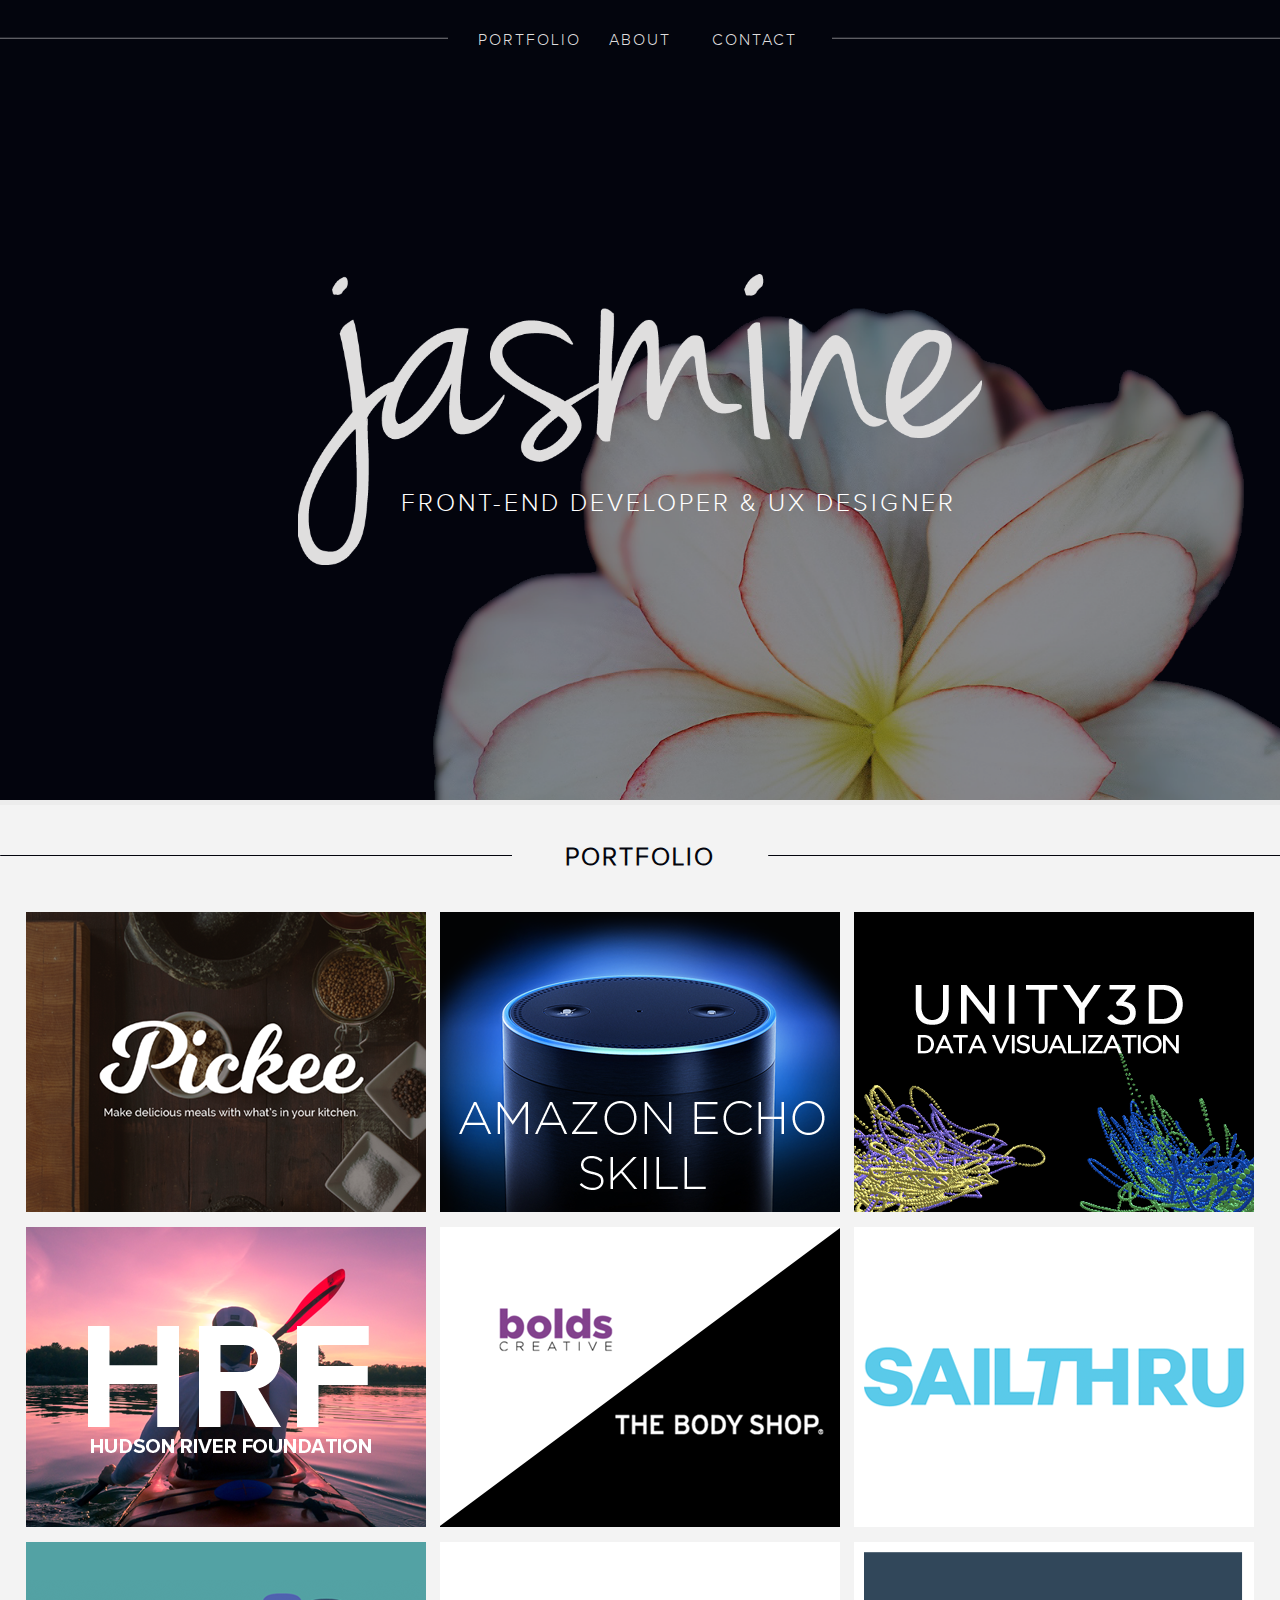
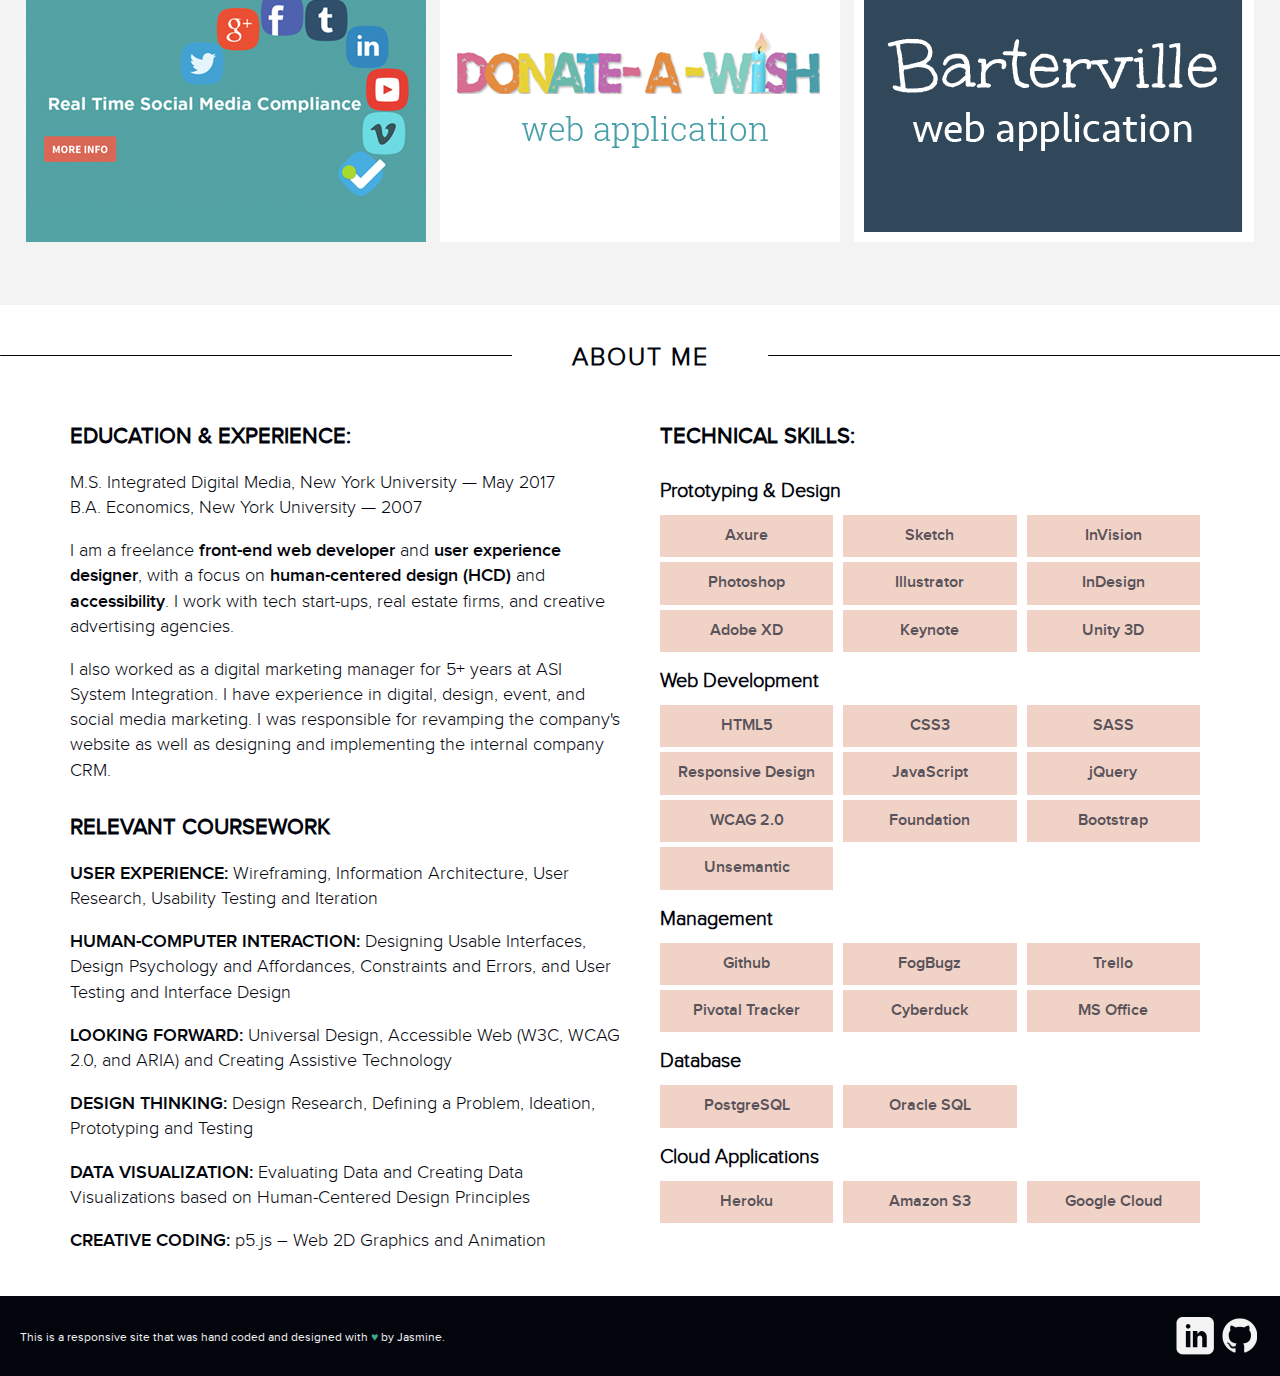
==== commit b3720152: "design tweaks" ====
--- a/index.html
+++ b/index.html
@@ -87,7 +87,7 @@
         </li>
         <!-- data vis -->
         <li>
-          <a href="http://jasminechabra.com/dataviz/final-dataviz.html" target="_blank" data-largesrc="images/data-vis.png" data-title="UNITY3D <br>DATA VISUALIZATION" data-description="A data visualization created using Unity3D. The data was collected by the Center for Cerebral Palsy Research at Columbia University's Teacher's College. The research team has collected Vicon Motion Capture data from children with cerebral palsy (CP). They analyzed the limb movement of children before and after treatment.">
+          <a href="http://jasminechabra.com/dataviz/final-dataviz.html" target="_blank" data-largesrc="images/data-vis.png" data-title="UNITY3D <br>DATA VISUALIZATION" data-description="A data visualization created using Unity3D. The data was collected by the Center for Cerebral Palsy Research at Columbia University's Teacher's College. The research team has collected Vicon Motion Capture data from children with cerebral palsy (CP). They analyzed the limb movement of children before and after treatment. <br><br>Using that data, I created a data visualization to show movement of the limbs before and after treatment.">
           <img src="images/thumbs/data-vis_thumb.png" alt="Datestr"/>
         </a>
       </li>
@@ -163,7 +163,7 @@
         <p class="grid-100 mobile-grid-100">I am a freelance <b>front-end web developer</b> and <b>user experience designer</b>, with a focus on <b>human-centered design (HCD)</b> and <b>accessibility</b>. I work with tech start-ups, real estate firms, and creative advertising agencies.</p>
         <p class="grid-100 mobile-grid-100">I also worked as a digital marketing manager for 5+ years at ASI System Integration. I have experience in digital, design, event, and social media marketing. I was responsible for revamping the company's website as well as designing and implementing the internal company CRM.</p>
         <h4 class="top grid-100 mobile-grid-100">RELEVANT COURSEWORK</h4>
-        <p class="grid-100 mobile-grid-100"><b>USER EXPERIENCE:</b> Wireframing, Ideation, User Research, Usability Testing and Iteration</p>
+        <p class="grid-100 mobile-grid-100"><b>USER EXPERIENCE:</b> Wireframing, Information Architecture, User Research, Usability Testing and Iteration</p>
         <p class="grid-100 mobile-grid-100"><b>HUMAN-COMPUTER INTERACTION:</b> Designing Usable Interfaces, Design Psychology and Affordances, Constraints and Errors, and User Testing and Interface Design</p>
         <p class="grid-100 mobile-grid-100"><b>LOOKING FORWARD:</b> Universal Design, Accessible Web (W3C, WCAG 2.0, and ARIA) and Creating Assistive Technology</p>
         <p class="grid-100 mobile-grid-100"><b>DESIGN THINKING:</b> Design Research, Defining a Problem, Ideation, Prototyping and Testing </p>
--- a/css/style.css
+++ b/css/style.css
@@ -104,19 +104,17 @@
 section.about p b { font-family: 'proxima_novasemibold'; }
 section.about #skills .skillSection { clear: both; }
 section.about #skills .skillSection .webDevSkills, section.about #skills .skillSection .designSkills, section.about #skills .skillSection .managementSkills, section.about #skills .skillSection .databaseSkills, section.about #skills .skillSection .cloudSkills { margin-bottom: 20px; }
-section.about #skills .skillSection h5 { font-family: 'proxima_novalight'; font-size: 20px; margin: 10px auto; padding-top: 10px; color: #575757; }
+section.about #skills .skillSection h5 { font-family: 'proxima_novalight'; font-size: 20px; margin: 10px auto; padding-top: 10px; }
 section.about #skills .skillSection h5.firstTitle { margin-top: 10px; margin-bottom: 10px; }
 section.about #skills .skillSection .skillContainer { padding-left: 0px; }
-section.about #skills .skillSection .skillContainer .skillBox { text-align: center; background-color: #43aa98; color: #f3f3f3; margin-bottom: 5px; padding: 5px 10px; }
+section.about #skills .skillSection .skillContainer .skillBox { text-align: center; background-color: #f0d3c6; color: #59525a; margin-bottom: 5px; padding: 10px; font-family: 'proxima_novasemibold'; }
 
 footer { background-color: #03050d; color: #f3f3f3; height: 80px; padding: 20px; }
 footer p.text { text-align: left; }
 footer .footer_links { display: inline-block; }
 footer .footer_links a { display: inline-block; float: right; }
-footer .footer_links a.linkedin { background: url("../images/linkedin_icon.png") no-repeat; background-position: 0px 0px; background-size: 40px; width: 40px; height: 40px; margin-right: 5px; text-indent: 100%; white-space: nowrap; overflow: hidden; }
-footer .footer_links a.linkedin:hover { background-position: 0px -39px; }
-footer .footer_links a.github { background: url("../images/github_icon.png") no-repeat; background-position: 0px 0px; background-size: 40px; width: 40px; height: 39px; text-indent: 100%; white-space: nowrap; overflow: hidden; }
-footer .footer_links a.github:hover { background-position: 0px -39px; }
+footer .footer_links a.linkedin { background: url("../images/linkedin_icon.png") no-repeat; background-position: 0px -39px; background-size: 40px; width: 40px; height: 40px; margin-right: 5px; text-indent: 100%; white-space: nowrap; overflow: hidden; }
+footer .footer_links a.github { background: url("../images/github_icon.png") no-repeat; background-position: 0px -39px; background-size: 40px; width: 40px; height: 39px; text-indent: 100%; white-space: nowrap; overflow: hidden; }
 
 .og-grid li { height: 300px; margin-top: 15px; }
 
@@ -124,7 +122,7 @@
 
 .og-details a { color: #03050d; border: 2px solid #03050d; }
 
-.og-details p { color: #575757; }
+.og-details p { color: #59525a; }
 
 .grid { position: relative; margin: 0 auto; padding-top: 1em; max-width: 1000px; list-style: none; text-align: center; }
 .grid figure { position: relative; float: left; overflow: hidden; background: #000; text-align: center; }
@@ -136,10 +134,10 @@
 .grid figure.image-effect:hover img.port_img { opacity: 0.4; }
 .grid figure.image-effect figcaption { top: auto; bottom: 0; padding: 7px; height: 3.75em; background: #fff; -webkit-transition: -webkit-transform 0.35s; transition: transform 0.35s; -webkit-transform: translate3d(0, 100%, 0); transform: translate3d(0, 100%, 0); }
 .grid figure.image-effect figcaption .title { width: 250px; float: left; margin-left: 10px; }
-.grid figure.image-effect figcaption .title p.web_tech { text-transform: lowercase; color: #575757; float: left; letter-spacing: 0; font-size: 12px; text-align: left; }
+.grid figure.image-effect figcaption .title p.web_tech { text-transform: lowercase; color: #59525a; float: left; letter-spacing: 0; font-size: 12px; text-align: left; }
 .grid figure.image-effect h2 { float: left; display: inline-block; font-size: 20px; }
 .grid figure.image-effect h2 a { color: #9c4a95; }
-.grid figure.image-effect h2 a:hover { color: #43aa98; }
+.grid figure.image-effect h2 a:hover { color: #43aa85; }
 .grid figure.image-effect p.icon-links { margin-right: 10px; }
 .grid figure.image-effect p.icon-links a { float: right; color: #3c4a50; font-size: 1.4em; margin-top: 15px; margin-right: 20px; }
 .grid figure.image-effect p.icon-links a.link { background: url("../images/link_icon.png") no-repeat; background-position: 0px 1px; background-size: 35px; width: 40px; height: 35px; margin: 10px auto; display: block; text-indent: 100%; white-space: nowrap; overflow: hidden; }
@@ -169,12 +167,12 @@
 figure.image-effect:hover p.icon-links a:first-child { -webkit-transition-delay: 0.2s; transition-delay: 0.2s; }
 
 #returntotop { z-index: 9997; position: fixed; bottom: 40%; right: 3.5%; display: none; }
-#returntotop p { display: block; color: #b26363; font-size: 24px; cursor: default; line-height: 0; }
+#returntotop p { display: block; color: #f0d3c6; font-size: 24px; cursor: default; line-height: 0; }
 #returntotop:hover p { color: #f3f3f3; }
 
-.homebutton { -webkit-border-radius: 5px; -moz-border-radius: 5px; -ms-border-radius: 5px; -o-border-radius: 5px; border-radius: 5px; word-spacing: 1px; background-color: none; color: #b26363; line-height: 42px; width: 40px; height: 40px; border: 2px solid #b26363; display: block; text-align: center; }
-.homebutton:hover { background-color: #b26363; color: #f3f3f3; }
+.homebutton { -webkit-border-radius: 5px; -moz-border-radius: 5px; -ms-border-radius: 5px; -o-border-radius: 5px; border-radius: 5px; word-spacing: 1px; background-color: none; color: #f0d3c6; line-height: 42px; width: 40px; height: 40px; border: 2px solid #f0d3c6; display: block; text-align: center; }
+.homebutton:hover { background-color: #f0d3c6; color: #f3f3f3; }
 
-.heart { color: #b26363; }
+.heart { color: #43aa85; }
 
 .text { font-size: 12px; line-height: 1.6; font-family: 'proxima_nova_rgregular', sans-serif; }
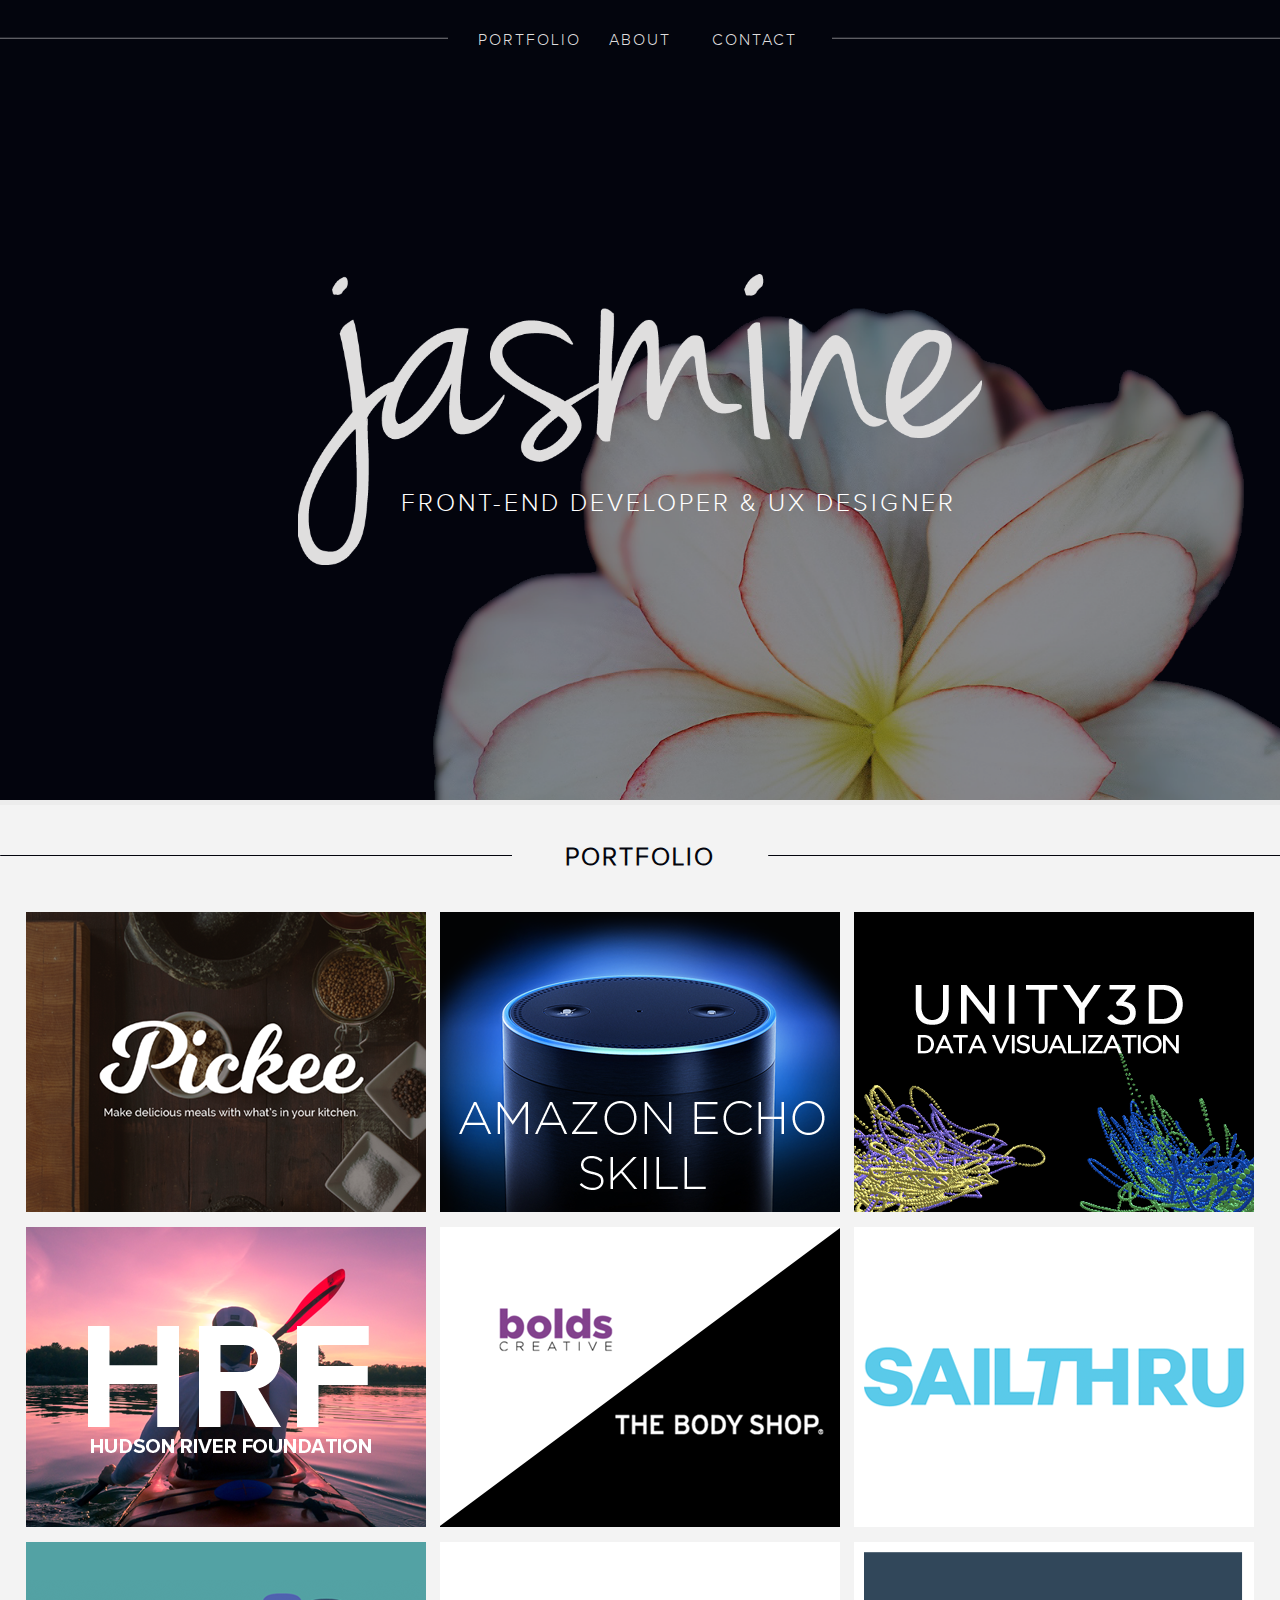
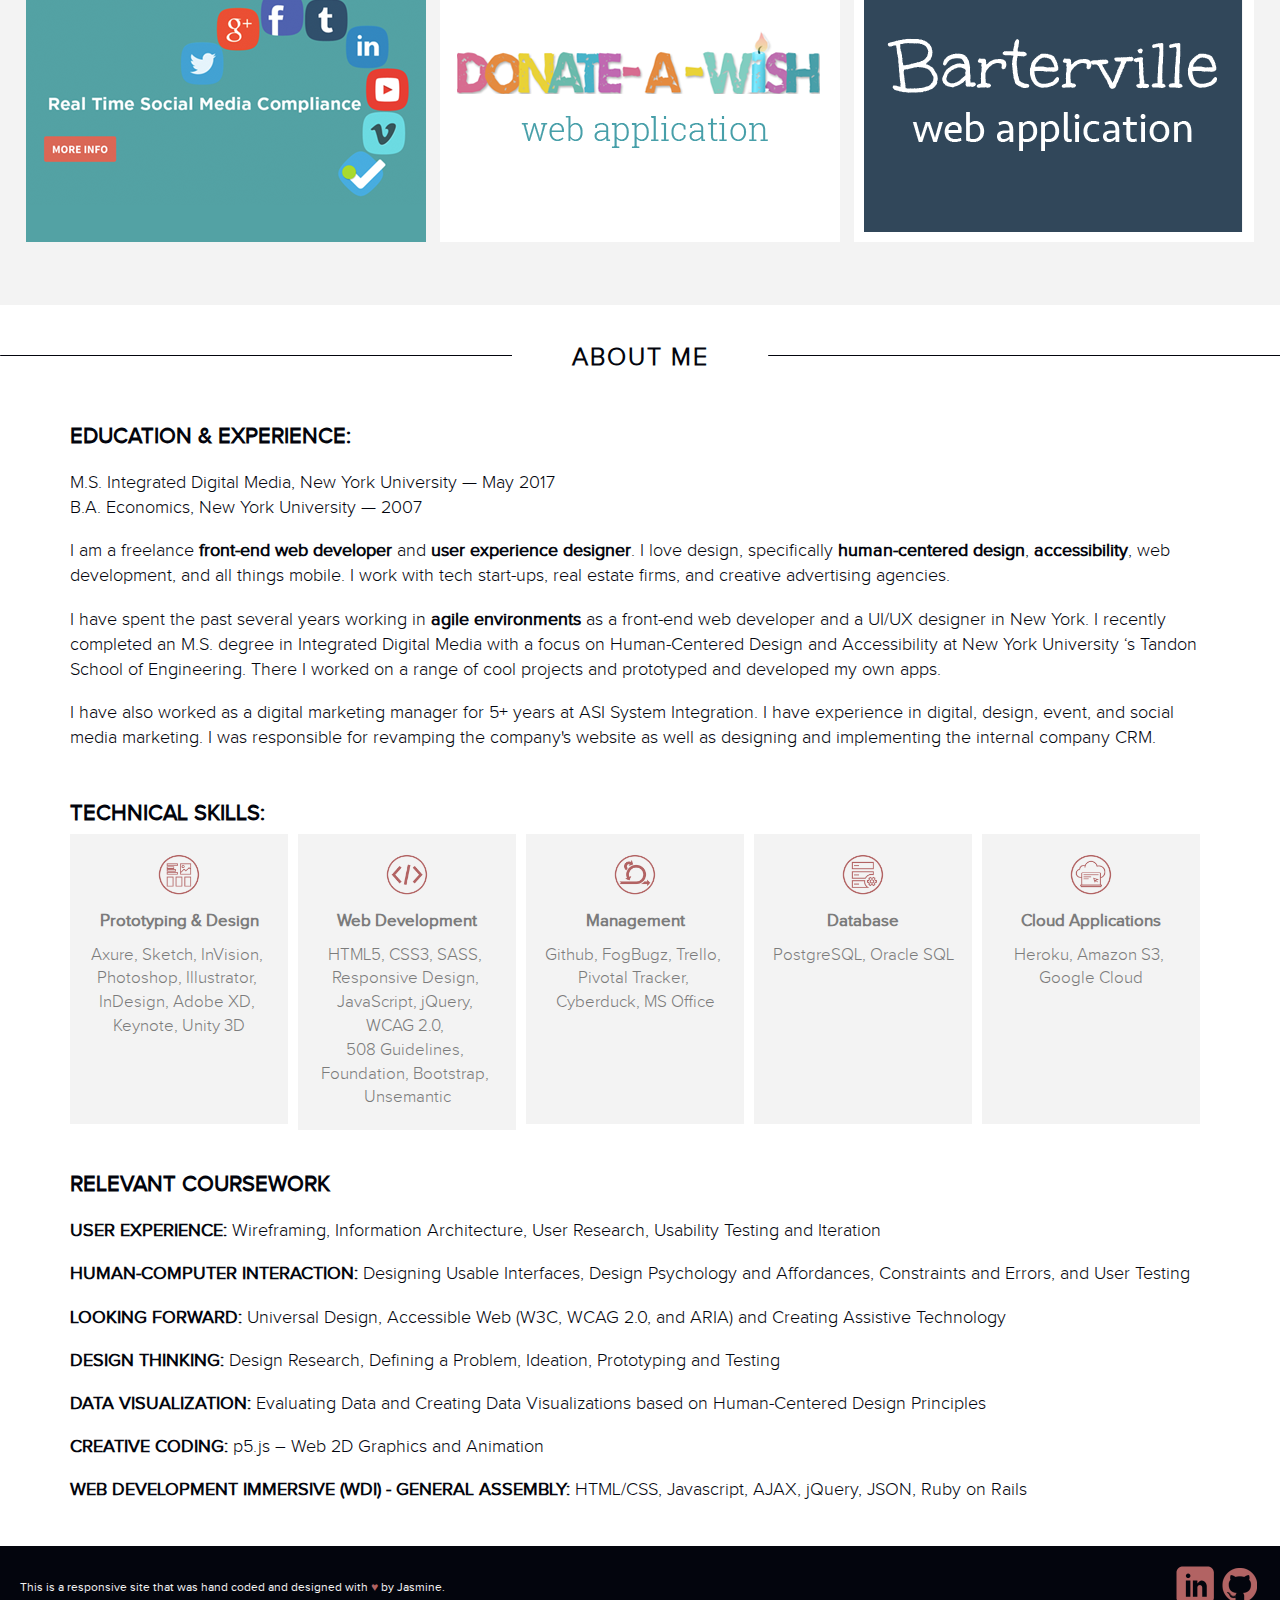
==== commit 9867dc92: "updated the style of the skills section" ====
--- a/index.html
+++ b/index.html
@@ -7,7 +7,7 @@
   <meta charset="utf-8" />
   <meta http-equiv="x-ua-compatible" content="ie=edge" />
   <meta name="viewport" content="width=device-width, initial-scale=1, minimum-scale=1, maximum-scale=1" />
-  <title>Jasmine Chabra's Web Portfolio</title>
+  <title>Jasmine Chabra | Front-End Developer &amp; UX Designer</title>
   <link rel="stylesheet" href="css/normalize.css">
   <!--[if (gt IE 8) | (IEMobile)]><!-->
   <link rel="stylesheet" href="css/unsemantic-grid-responsive.css" />
@@ -87,56 +87,56 @@
         </li>
         <!-- data vis -->
         <li>
-          <a href="http://jasminechabra.com/dataviz/final-dataviz.html" target="_blank" data-largesrc="images/data-vis.png" data-title="UNITY3D <br>DATA VISUALIZATION" data-description="A data visualization created using Unity3D. The data was collected by the Center for Cerebral Palsy Research at Columbia University's Teacher's College. The research team has collected Vicon Motion Capture data from children with cerebral palsy (CP). They analyzed the limb movement of children before and after treatment. <br><br>Using that data, I created a data visualization to show movement of the limbs before and after treatment.">
-          <img src="images/thumbs/data-vis_thumb.png" alt="Datestr"/>
+          <a href="http://jasminechabra.com/dataviz/final-dataviz.html" target="_blank" data-largesrc="images/data-vis.png" data-title="UNITY3D <br>DATA VISUALIZATION" data-description="A data visualization created using Unity3D. The data was provided by the Center for Cerebral Palsy Research at Columbia University's Teacher's College. The research team collected and analyzed limb movement of children with cerebral palsy (CP) using Vicon Motion Capture. <br><br>Using that data, I created a data visualization to show movement of the limbs before and after treatment.">
+            <img src="images/thumbs/data-vis_thumb.png" alt="Data Visualization"/>
+          </a>
+        </li>
+        <!-- Hudson River Foundation -->
+        <li>
+          <a href="http://jchabra.github.io/hrf_prototype/" data-largesrc="images/hrf.png" data-title="HUDSON RIVER FOUNDATION" data-description="User Experience Prototype (Client Project):<br><br>
+            Goal: Create an immersive online experience for Hudson River Foundation’s landing page and a digital state of the estuary for their extensive data sets.
+            <br><br>
+            User Experience Design &amp; User Interface Design
+            <br>
+            Tech: Axure, Photoshop, HTML5, CSS3, JavaScript, Responsive Design">
+            <img src="images/thumbs/hrf_thumb.png" alt="Hudson River Foundation"/>
+          </a>
+        </li>
+        <!-- Bolds -->
+        <li>
+          <a href="bolds.html" data-largesrc="images/bolds.png" data-title="BOLDS CREATIVE" data-description="Freelance: Coded emails and responsive landing pages using HTML5, CSS3, jQuery and Foundation framework for e-commerce clients, like The Body Shop. <br><br> Tech: HTML5, CSS3, JavaScript, jQuery &amp; foundation framework">
+            <img src="images/thumbs/bolds_thumb.png" alt="Bolds Creative"/>
+          </a>
+        </li>
+        <!-- Sailthru -->
+        <li>
+          <a href="https://my.sailthru.com" target="_blank" data-largesrc="images/sailthru_image.png" data-title="SAILTHRU" data-description="Redesigned company interface for improved user experience. Implemented a new look and feel across site, using HTML5, CSS3 (SASS), JavaScript, and PHP. The link below takes you to Sailthru's login page, which was coded by me <br><br> Tech: HTML5, CSS3 (SASS), JavaScript, &amp; PHP">
+            <img src="images/thumbs/sailthru_thumb.png" alt="Sailthru"/>
+          </a>
+        </li>
+        <!-- tech startup -->
+        <li>
+          <a href="tech-startup.html" data-largesrc="images/tech-startup.png" data-title="TECH START-UP*" data-description="Freelance: Created and coded this tech start-up's website and designed the UI (user interface) and the company logo. <br><br> Tech: HTML5, CSS3, JavaScript, jQuery, &amp; foundation framework">
+            <img src="images/thumbs/tech-startup_thumbs.png" alt="Tech Start-Up"/>
+          </a>
+        </li>
+        <!-- Donate-a-wish -->
+        <li>
+          <a href="http://donate-a-wish.herokuapp.com/" target="_blank" data-largesrc="images/donate_a_wish.png" data-title="DONATE-A-WISH" data-description="Final web dev project for General Assembly's WDI that includes web design and logo design.
+          <br>
+          A parent or guardian can create a wish-list for their child with a terminal illness. A benefactor can purchase an item on any child's wishlist. <br><br> Tech: HTML5, CSS3, JavaScript, Ruby on Rails, &amp; Foundation Framework">
+          <img src="images/thumbs/donateAWish_thumb.png" alt="Donate-A-Wish"/>
         </a>
       </li>
-      <!-- Hudson River Foundation -->
+      <!-- Barterville -->
       <li>
-        <a href="http://jchabra.github.io/hrf_prototype/" data-largesrc="images/hrf.png" data-title="HUDSON RIVER FOUNDATION" data-description="User Experience Prototype (Client Project):<br><br>
-          Goal: Create an immersive online experience for Hudson River Foundation’s landing page and a digital state of the estuary for their extensive data sets.
-          <br><br>
-          User Experience Design &amp; User Interface Design
-          <br>
-          Tech: Axure, Photoshop, HTML5, CSS3, JavaScript, Responsive Design">
-          <img src="images/thumbs/hrf_thumb.png" alt="Hudson River Foundation"/>
-        </a>
-      </li>
-      <!-- Bolds -->
-      <li>
-        <a href="bolds.html" data-largesrc="images/bolds.png" data-title="BOLDS CREATIVE" data-description="Freelance: Coded emails and responsive landing pages using HTML5, CSS3, jQuery and Foundation framework for e-commerce clients, like The Body Shop. <br><br> Tech: HTML5, CSS3, JavaScript, jQuery &amp; foundation framework">
-          <img src="images/thumbs/bolds_thumb.png" alt="Bolds Creative"/>
-        </a>
-      </li>
-      <!-- Sailthru -->
-      <li>
-        <a href="https://my.sailthru.com" target="_blank" data-largesrc="images/sailthru_image.png" data-title="SAILTHRU" data-description="Redesigned company interface for improved user experience. Implemented a new look and feel across site, using HTML5, CSS3 (SASS), JavaScript, and PHP. The link below takes you to Sailthru's login page, which was coded by me <br><br> Tech: HTML5, CSS3 (SASS), JavaScript, &amp; PHP">
-          <img src="images/thumbs/sailthru_thumb.png" alt="Sailthru"/>
-        </a>
-      </li>
-       <!-- tech startup -->
-      <li>
-        <a href="tech-startup.html" data-largesrc="images/tech-startup.png" data-title="TECH START-UP*" data-description="Freelance: Created and coded this tech start-up's website and designed the UI (user interface) and the company logo. <br><br> Tech: HTML5, CSS3, JavaScript, jQuery, &amp; foundation framework">
-          <img src="images/thumbs/tech-startup_thumbs.png" alt="Tech Start-Up"/>
-        </a>
-      </li>
-      <!-- Donate-a-wish -->
-      <li>
-        <a href="http://donate-a-wish.herokuapp.com/" target="_blank" data-largesrc="images/donate_a_wish.png" data-title="DONATE-A-WISH" data-description="Final web dev project for General Assembly's WDI that includes web design and logo design.
+        <a href="http://thebarterville.herokuapp.com/" target="_blank" data-largesrc="images/barterville.png" data-title="BARTERVILLE" data-description="General Assembly Group Project:
         <br>
-        A parent or guardian can create a wish-list for their child with a terminal illness. A benefactor can purchase an item on any child's wishlist. <br><br> Tech: HTML5, CSS3, JavaScript, Ruby on Rails, &amp; Foundation Framework">
-        <img src="images/thumbs/donateAWish_thumb.png" alt="Donate-A-Wish"/>
+        Do you want to trade a giant pencil for a giant wrench? You're at the right place. At Barterville, you can trade any item for another unique item. <br><br> Tech: HTML5, CSS3, JavaScript, Ruby on Rails, &amp; Twitter Bootstrap Framework">
+        <img src="images/thumbs/barterville_thumb.png" alt="Barterville"/>
       </a>
     </li>
-    <!-- Barterville -->
-    <li>
-      <a href="http://thebarterville.herokuapp.com/" target="_blank" data-largesrc="images/barterville.png" data-title="BARTERVILLE" data-description="General Assembly Group Project:
-      <br>
-      Do you want to trade a giant pencil for a giant wrench? You're at the right place. At Barterville, you can trade any item for another unique item. <br><br> Tech: HTML5, CSS3, JavaScript, Ruby on Rails, &amp; Twitter Bootstrap Framework">
-      <img src="images/thumbs/barterville_thumb.png" alt="Barterville"/>
-    </a>
-  </li>
-</ul>
+  </ul>
 </div>
 
 </section><!-- //.portfolio -->
@@ -153,55 +153,76 @@
     <div class="grid-40 mobile-grid-20 designLine">&nbsp;</div>
     <div class="clear"></div>
     <div class="container grid-container">
-      <div class="grid-50 mobile-grid-100">
+      <div class="grid-100 mobile-grid-100">
         <h4 class="top grid-100 mobile-grid-100">EDUCATION &amp; EXPERIENCE:</h4>
         <p class="grid-100 mobile-grid-100">
           M.S. Integrated Digital Media, New York University &mdash; May 2017
           <br>
           B.A. Economics, New York University &mdash; 2007
         </p>
-        <p class="grid-100 mobile-grid-100">I am a freelance <b>front-end web developer</b> and <b>user experience designer</b>, with a focus on <b>human-centered design (HCD)</b> and <b>accessibility</b>. I work with tech start-ups, real estate firms, and creative advertising agencies.</p>
-        <p class="grid-100 mobile-grid-100">I also worked as a digital marketing manager for 5+ years at ASI System Integration. I have experience in digital, design, event, and social media marketing. I was responsible for revamping the company's website as well as designing and implementing the internal company CRM.</p>
-        <h4 class="top grid-100 mobile-grid-100">RELEVANT COURSEWORK</h4>
-        <p class="grid-100 mobile-grid-100"><b>USER EXPERIENCE:</b> Wireframing, Information Architecture, User Research, Usability Testing and Iteration</p>
-        <p class="grid-100 mobile-grid-100"><b>HUMAN-COMPUTER INTERACTION:</b> Designing Usable Interfaces, Design Psychology and Affordances, Constraints and Errors, and User Testing and Interface Design</p>
-        <p class="grid-100 mobile-grid-100"><b>LOOKING FORWARD:</b> Universal Design, Accessible Web (W3C, WCAG 2.0, and ARIA) and Creating Assistive Technology</p>
-        <p class="grid-100 mobile-grid-100"><b>DESIGN THINKING:</b> Design Research, Defining a Problem, Ideation, Prototyping and Testing </p>
-        <p class="grid-100 mobile-grid-100"><b>DATA VISUALIZATION:</b> Evaluating Data and Creating Data Visualizations based on Human-Centered Design Principles</p>
-        <p class="grid-100 mobile-grid-100"><b>CREATIVE CODING:</b> p5.js – Web 2D Graphics and Animation</p>
-      </div><!-- //.grid-50 -->
-      <div class="grid-50 mobile-grid-100">
+        <p class="grid-100 mobile-grid-100">I am a freelance <b>front-end web developer</b> and <b>user experience designer</b>. I love design, specifically <b>human-centered design</b>, <b>accessibility</b>, web development, and all things mobile. I work with tech start-ups, real estate firms, and creative advertising agencies.</p>
+
+        <p class="grid-100 mobile-grid-100">I have spent the past several years working in <b>agile environments</b> as a front-end web developer and a UI/UX designer in New York.  I recently completed an M.S. degree in Integrated Digital Media with a focus on Human-Centered Design and Accessibility at New York University ‘s Tandon School of Engineering. There I worked on a range of cool projects and prototyped and developed my own apps.</p>
+
+        <p class="grid-100 mobile-grid-100">I have also worked as a digital marketing manager for 5+ years at ASI System Integration. I have experience in digital, design, event, and social media marketing. I was responsible for revamping the company's website as well as designing and implementing the internal company CRM.</p>
+      </div><!-- //.grid-100 -->
+      <div class="grid-100 mobile-grid-100">
         <h4 class="top2 grid-100 mobile-grid-100">TECHNICAL SKILLS:</h4>
         <div id="skills" class="grid-100 mobile-grid-100">
           <!-- Design -->
-          <div class="skillSection">
-            <h5>Prototyping &amp; Design</h5>
-            <div class="designSkills"></div>
+          <div class="skillSection grid-20 mobile-grid-100">
+            <div class="grid-100 mobile-grid-100 skillBox">
+              <img src="images/prototype-icon.png" alt="Prototyping &amp; Design Icon" class="grid-33 prefix-33 suffix-33 mobile-grid-33 mobile-prefix-33 mobile-suffix-33 skillIcon">
+              <h5>Prototyping &amp; Design</h5>
+              <div class="designSkills"></div>
+            </div>
           </div>
           <!-- Web Development -->
-          <div class="skillSection">
-            <h5 class="firstTitle">Web Development</h5>
-            <div class="webDevSkills"></div>
-          </div>
-          <!-- Management -->
-          <div class="skillSection">
-            <h5>Management</h5>
-            <div class="managementSkills"></div>
-          </div>
-          <!-- Database -->
-          <div class="skillSection">
-            <h5>Database</h5>
-            <div class="databaseSkills"></div>
-          </div>
-          <!-- Cloud Applications -->
-          <div class="skillSection">
-            <h5>Cloud Applications</h5>
-            <div class="cloudSkills"></div>
-          </div>
-        </div>
-      </div><!-- //.grid-50 -->
-    </div><!--//.container .grid-container-->
-  </section> <!-- //.about -->
+          <div class="skillSection grid-20 mobile-grid-100">
+            <div class="grid-100 mobile-grid-100 skillBox">
+             <img src="images/webdev-icon.png" alt="Web Development Icon" class="grid-33 prefix-33 suffix-33 mobile-grid-33 mobile-prefix-33 mobile-suffix-33 skillIcon">
+             <h5>Web Development</h5>
+             <div class="webDevSkills"></div>
+           </div>
+         </div>
+         <!-- Management -->
+         <div class="skillSection grid-20 mobile-grid-100">
+          <div class="grid-100 mobile-grid-100 skillBox">
+           <img src="images/management-icon.png" alt="Management Icon" class="grid-33 prefix-33 suffix-33 mobile-grid-33 mobile-prefix-33 mobile-suffix-33 skillIcon">
+           <h5>Management</h5>
+           <div class="managementSkills"></div>
+         </div>
+       </div>
+       <!-- Database -->
+       <div class="skillSection grid-20 mobile-grid-100">
+        <div class="grid-100 mobile-grid-100 skillBox">
+         <img src="images/database-icon.png" alt="Database Icon" class="grid-33 prefix-33 suffix-33 mobile-grid-33 mobile-prefix-33 mobile-suffix-33 skillIcon">
+         <h5>Database</h5>
+         <div class="databaseSkills"></div>
+       </div>
+     </div>
+     <!-- Cloud Applications -->
+     <div class="skillSection grid-20 mobile-grid-100">
+      <div class="grid-100 mobile-grid-100 skillBox">
+       <img src="images/cloudapp-icon.png" alt="Cloud Applications Icon" class="grid-33 prefix-33 suffix-33 mobile-grid-33 mobile-prefix-33 mobile-suffix-33 skillIcon">
+       <h5>Cloud Applications</h5>
+       <div class="cloudSkills"></div>
+     </div>
+   </div>
+ </div>
+</div><!-- //.grid-100 -->
+<div class="grid-100 mobile-grid-100">
+ <h4 class="top grid-100 mobile-grid-100">RELEVANT COURSEWORK</h4>
+ <p class="grid-100 mobile-grid-100"><b>USER EXPERIENCE:</b> Wireframing, Information Architecture, User Research, Usability Testing and Iteration</p>
+ <p class="grid-100 mobile-grid-100"><b>HUMAN-COMPUTER INTERACTION:</b> Designing Usable Interfaces, Design Psychology and Affordances, Constraints and Errors, and User Testing</p>
+ <p class="grid-100 mobile-grid-100"><b>LOOKING FORWARD:</b> Universal Design, Accessible Web (W3C, WCAG 2.0, and ARIA) and Creating Assistive Technology</p>
+ <p class="grid-100 mobile-grid-100"><b>DESIGN THINKING:</b> Design Research, Defining a Problem, Ideation, Prototyping and Testing </p>
+ <p class="grid-100 mobile-grid-100"><b>DATA VISUALIZATION:</b> Evaluating Data and Creating Data Visualizations based on Human-Centered Design Principles</p>
+ <p class="grid-100 mobile-grid-100"><b>CREATIVE CODING:</b> p5.js – Web 2D Graphics and Animation</p>
+ <p class="grid-100 mobile-grid-100"><b>WEB DEVELOPMENT IMMERSIVE (WDI) - GENERAL ASSEMBLY:</b> HTML/CSS, Javascript, AJAX, jQuery, JSON, Ruby on Rails</p>
+</div>
+</div><!--//.container .grid-container-->
+</section> <!-- //.about -->
 </div><!-- //#about -->
 <!-- ******** END OF ABOUT ******** -->
 
--- a/css/style.css
+++ b/css/style.css
@@ -101,20 +101,23 @@
 section.about h4 { margin-bottom: 5px; font-size: 22px; }
 section.about a:hover { text-decoration: underline; }
 section.about p { font-size: 18px; font-family: 'proxima_novalight'; }
-section.about p b { font-family: 'proxima_novasemibold'; }
-section.about #skills .skillSection { clear: both; }
-section.about #skills .skillSection .webDevSkills, section.about #skills .skillSection .designSkills, section.about #skills .skillSection .managementSkills, section.about #skills .skillSection .databaseSkills, section.about #skills .skillSection .cloudSkills { margin-bottom: 20px; }
-section.about #skills .skillSection h5 { font-family: 'proxima_novalight'; font-size: 20px; margin: 10px auto; padding-top: 10px; }
-section.about #skills .skillSection h5.firstTitle { margin-top: 10px; margin-bottom: 10px; }
-section.about #skills .skillSection .skillContainer { padding-left: 0px; }
-section.about #skills .skillSection .skillContainer .skillBox { text-align: center; background-color: #f0d3c6; color: #59525a; margin-bottom: 5px; padding: 10px; font-family: 'proxima_novasemibold'; }
+section.about p b { font-family: 'proxima_nova_rgregular'; }
+section.about #skills .skillSection { padding-left: 0px; margin-bottom: 10px; }
+section.about #skills .skillSection .webDevSkills, section.about #skills .skillSection .designSkills, section.about #skills .skillSection .managementSkills, section.about #skills .skillSection .databaseSkills, section.about #skills .skillSection .cloudSkills { margin-bottom: 20px; text-align: center; }
+section.about #skills .skillSection h5 { font-family: 'proxima_nova_rgregular'; text-align: center; font-size: 17px; margin: 10px auto; padding-top: 10px; color: #7b7b7b; }
+section.about #skills .skillSection .skillBox { background-color: #f3f3f3; padding: 0px 17px; min-height: 290px; }
+section.about #skills .skillSection .skillBox .skillIcon { margin-top: 20px; margin-bottom: 15px; }
+section.about #skills .skillSection .skillBox .skillContainer { padding-left: 0px; display: inline-block; }
+section.about #skills .skillSection .skillBox .skillContainer .skillName { font-family: 'proxima_novalight'; font-size: 17px; display: inline-block; text-align: center; color: #7b7b7b; }
 
 footer { background-color: #03050d; color: #f3f3f3; height: 80px; padding: 20px; }
 footer p.text { text-align: left; }
 footer .footer_links { display: inline-block; }
 footer .footer_links a { display: inline-block; float: right; }
-footer .footer_links a.linkedin { background: url("../images/linkedin_icon.png") no-repeat; background-position: 0px -39px; background-size: 40px; width: 40px; height: 40px; margin-right: 5px; text-indent: 100%; white-space: nowrap; overflow: hidden; }
-footer .footer_links a.github { background: url("../images/github_icon.png") no-repeat; background-position: 0px -39px; background-size: 40px; width: 40px; height: 39px; text-indent: 100%; white-space: nowrap; overflow: hidden; }
+footer .footer_links a.linkedin { background: url("../images/linkedin_icon.png") no-repeat; background-position: 0px 0px; background-size: 40px; width: 40px; height: 40px; margin-right: 5px; text-indent: 100%; white-space: nowrap; overflow: hidden; }
+footer .footer_links a.linkedin:hover { background-position: 0px -39px; }
+footer .footer_links a.github { background: url("../images/github_icon.png") no-repeat; background-position: 0px 0px; background-size: 40px; width: 40px; height: 39px; text-indent: 100%; white-space: nowrap; overflow: hidden; }
+footer .footer_links a.github:hover { background-position: 0px -39px; }
 
 .og-grid li { height: 300px; margin-top: 15px; }
 
@@ -122,7 +125,7 @@
 
 .og-details a { color: #03050d; border: 2px solid #03050d; }
 
-.og-details p { color: #59525a; }
+.og-details p { color: #7b7b7b; }
 
 .grid { position: relative; margin: 0 auto; padding-top: 1em; max-width: 1000px; list-style: none; text-align: center; }
 .grid figure { position: relative; float: left; overflow: hidden; background: #000; text-align: center; }
@@ -134,10 +137,10 @@
 .grid figure.image-effect:hover img.port_img { opacity: 0.4; }
 .grid figure.image-effect figcaption { top: auto; bottom: 0; padding: 7px; height: 3.75em; background: #fff; -webkit-transition: -webkit-transform 0.35s; transition: transform 0.35s; -webkit-transform: translate3d(0, 100%, 0); transform: translate3d(0, 100%, 0); }
 .grid figure.image-effect figcaption .title { width: 250px; float: left; margin-left: 10px; }
-.grid figure.image-effect figcaption .title p.web_tech { text-transform: lowercase; color: #59525a; float: left; letter-spacing: 0; font-size: 12px; text-align: left; }
+.grid figure.image-effect figcaption .title p.web_tech { text-transform: lowercase; color: #7b7b7b; float: left; letter-spacing: 0; font-size: 12px; text-align: left; }
 .grid figure.image-effect h2 { float: left; display: inline-block; font-size: 20px; }
 .grid figure.image-effect h2 a { color: #9c4a95; }
-.grid figure.image-effect h2 a:hover { color: #43aa85; }
+.grid figure.image-effect h2 a:hover { color: #cbe6dc; }
 .grid figure.image-effect p.icon-links { margin-right: 10px; }
 .grid figure.image-effect p.icon-links a { float: right; color: #3c4a50; font-size: 1.4em; margin-top: 15px; margin-right: 20px; }
 .grid figure.image-effect p.icon-links a.link { background: url("../images/link_icon.png") no-repeat; background-position: 0px 1px; background-size: 35px; width: 40px; height: 35px; margin: 10px auto; display: block; text-indent: 100%; white-space: nowrap; overflow: hidden; }
@@ -167,12 +170,12 @@
 figure.image-effect:hover p.icon-links a:first-child { -webkit-transition-delay: 0.2s; transition-delay: 0.2s; }
 
 #returntotop { z-index: 9997; position: fixed; bottom: 40%; right: 3.5%; display: none; }
-#returntotop p { display: block; color: #f0d3c6; font-size: 24px; cursor: default; line-height: 0; }
+#returntotop p { display: block; color: #b26363; font-size: 24px; cursor: default; line-height: 0; }
 #returntotop:hover p { color: #f3f3f3; }
 
-.homebutton { -webkit-border-radius: 5px; -moz-border-radius: 5px; -ms-border-radius: 5px; -o-border-radius: 5px; border-radius: 5px; word-spacing: 1px; background-color: none; color: #f0d3c6; line-height: 42px; width: 40px; height: 40px; border: 2px solid #f0d3c6; display: block; text-align: center; }
-.homebutton:hover { background-color: #f0d3c6; color: #f3f3f3; }
+.homebutton { -webkit-border-radius: 5px; -moz-border-radius: 5px; -ms-border-radius: 5px; -o-border-radius: 5px; border-radius: 5px; word-spacing: 1px; background-color: none; color: #b26363; line-height: 42px; width: 40px; height: 40px; border: 2px solid #b26363; display: block; text-align: center; }
+.homebutton:hover { background-color: #b26363; color: #f3f3f3; }
 
-.heart { color: #43aa85; }
+.heart { color: #b26363; }
 
 .text { font-size: 12px; line-height: 1.6; font-family: 'proxima_nova_rgregular', sans-serif; }
--- a/css/mobile.css
+++ b/css/mobile.css
@@ -14,7 +14,8 @@
   nav ul.nav_links li { padding-left: 5px; padding-right: 5px; }
   nav ul.nav_links li.second a { padding-left: 20px; }
   nav ul.nav_links li.second a:hover { padding-left: 19px; } }
-@media screen and (max-width: 970px) { nav ul.nav_links li a, #header2 ul.nav_links li a { font-size: 14px; } }
+@media screen and (max-width: 970px) { nav ul.nav_links li a, #header2 ul.nav_links li a { font-size: 14px; }
+  .skillBox { min-height: 388px !important; } }
 @media screen and (max-width: 920px) { .grid figure.image-effect p.description { font-size: 70%; } }
 @media screen and (max-width: 880px) { .grid figure.image-effect p.description { font-size: 58%; } }
 @media screen and (max-width: 880px) { .grid figure.image-effect p.description { font-size: 95%; bottom: 10em; } }
@@ -22,7 +23,7 @@
 @media screen and (max-width: 769px) { .grid figure.image-effect p.description { font-size: 85%; bottom: 10em; } }
 @media screen and (max-width: 768px) { nav ul.nav_links li a, #header2 ul.nav_links li a { font-size: 11px; }
   #header .container div.logo .jobTagline { font-size: 16px; margin-top: -157px; }
-  section.about #skills .skillSection .skillContainer .skillBox { font-size: 9px; }
+  .skillBox { min-height: 290px !important; }
   footer p.text { font-size: 10px; } }
 @media screen and (max-width: 767px) { nav { margin-top: 20px; }
   nav ul.nav_links li a, #header2 ul.nav_links li a { font-size: 20px; text-align: center; }
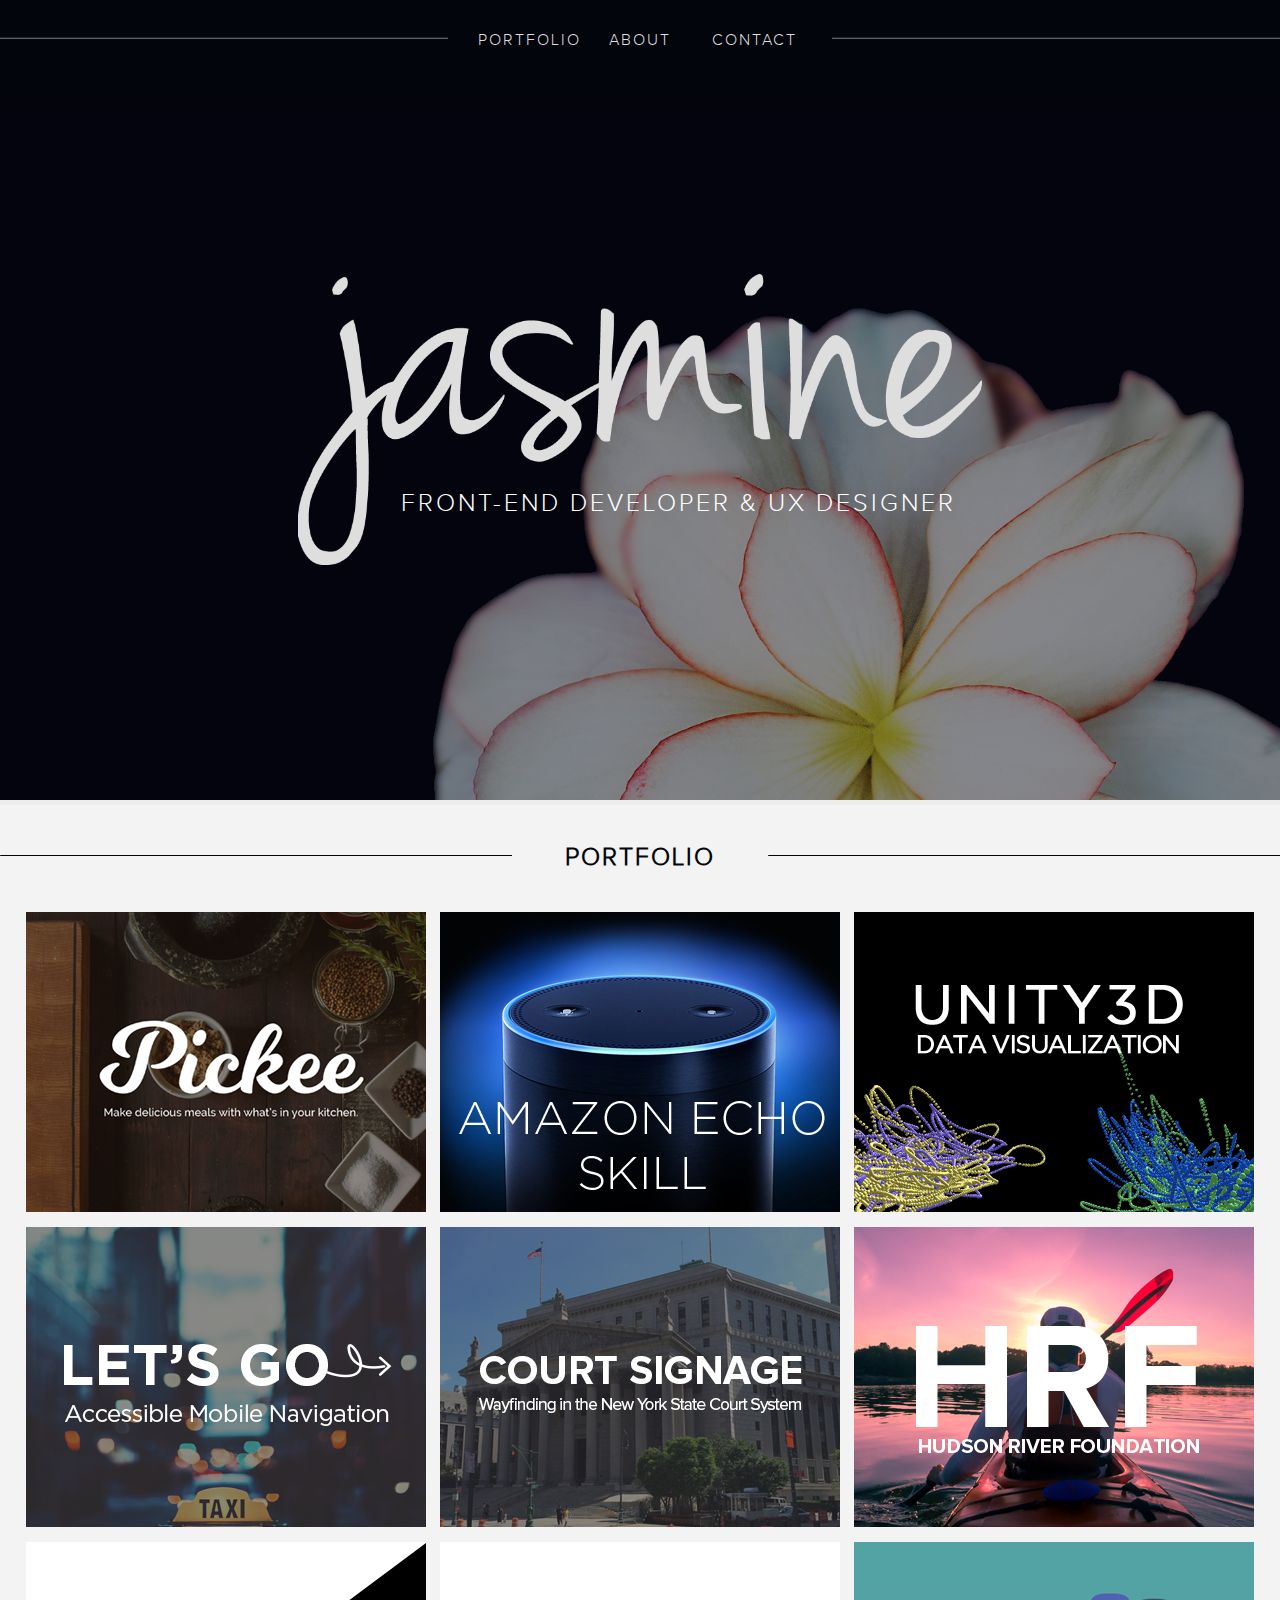
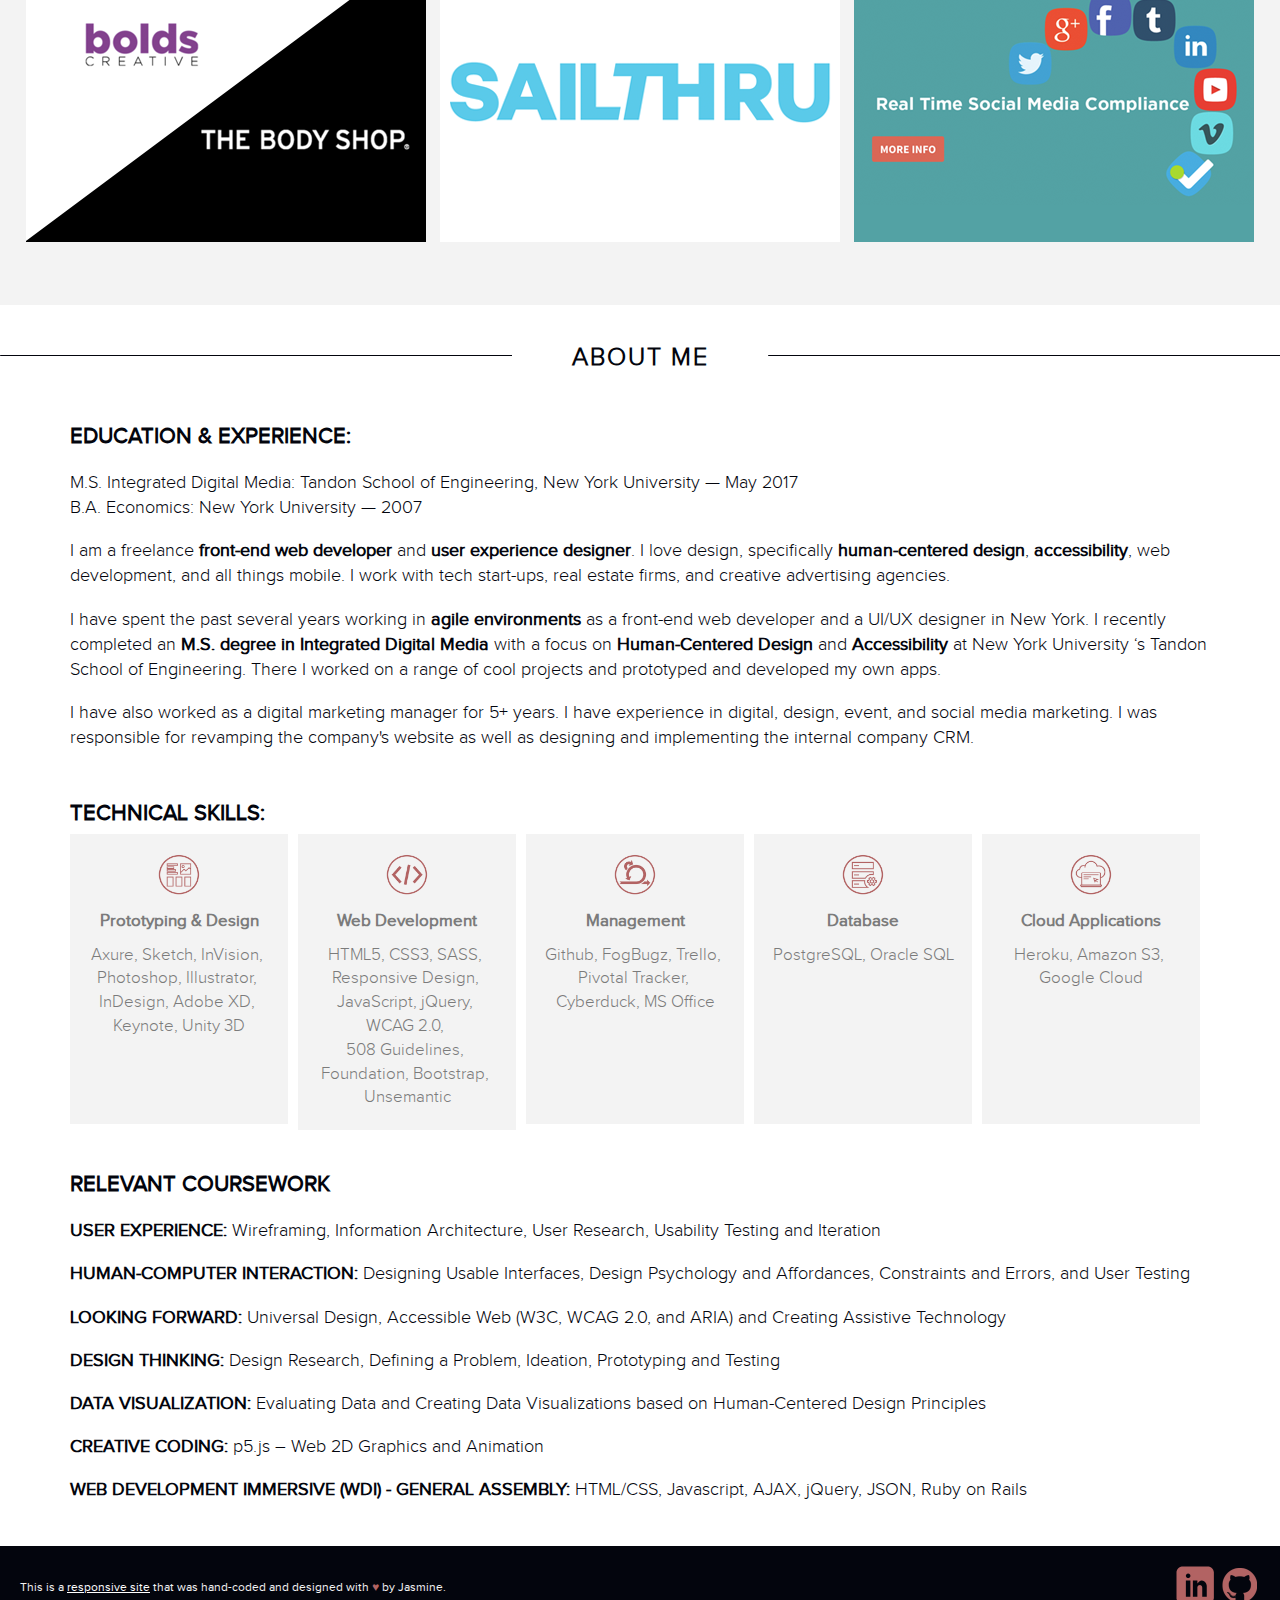
==== commit 3a29c7ea: "Added new projects" ====
--- a/index.html
+++ b/index.html
@@ -31,7 +31,7 @@
         <nav>
           <ul class="nav_links grid-100 mobile-grid-100">
             <li class="grid-33 mobile-grid-100"><a href="#portfolio" class="homePage">PORTFOLIO</a></li>
-            <li class="grid-33 mobile-grid-100 second"><a href="#about" class="homePage">ABOUT</a></li>
+            <li class="grid-33 mobile-grid-100"><a href="#about" class="homePage">ABOUT</a></li>
             <li class="grid-33 mobile-grid-100"><a href="http://www.linkedin.com/in/jchabra" target="_blank">CONTACT</a></li>
           </ul>
         </nav>
@@ -61,83 +61,87 @@
       <div class="clear"></div>
       <div class="main">
         <ul id="og-grid" class="og-grid">
-          <!-- Pickee -->
+        <!-- Pickee -->
+        <li>
+          <a href="pickee.html" data-largesrc="images/pickee_app.png" data-title="PICKEE" data-description="The Pickee app allows users to create simple meals based on the ingredients they have. Users enter the items they currently own, as well as ingredients from a grocery list, and the app recommends recipes and meals tailored to a user's tastes.
+          <br><br>
+          User Experience Design &amp; User Interface Design<br>
+          Tech: Axure and Photoshop
+          ">
+          <img src="images/thumbs/pickee_app_thumb.png" alt="Pickee"/>
+        </a>
+      </li>
+      <!-- Amazon Echo: Gmail Integration -->
+      <li>
+        <a href="images/A-Mail.pdf" download="A-Mail_ProjectDocumentation" data-largesrc="images/amazon_a-mail.png" data-title="A-MAIL" data-description="Amazon Echo Gmail API Integration &mdash; User Centered Design Prototype with a <br>focus on Accessibility for people with Low Vision or Blindness
+          <br><br>
+          Our idea was to create a productivity skill (app) for the Amazon Echo that gives the user access to unread emails in his/her gmail account. Alexa reads who the email was from, the subject and snippets of the email.
+          <br><br>
+          Voice Interface Design<br>
+          Tech: Development in Node.js, Amazon Echo
+          ">
+          <img src="images/thumbs/amazon_thumb.png" alt="Amazon Echo: A-Mail"/>
+        </a>
+      </li>
+      <!-- data vis -->
+      <li>
+        <a href="http://jasminechabra.com/dataviz/unity-dataviz.html" target="_blank" data-largesrc="images/data-vis.png" data-title="DATA VISUALIZATION" data-description="A data visualization created using Unity3D. The data was provided by the Center for Cerebral Palsy Research at Columbia University's Teacher's College. The research team collected and analyzed limb movement of children with cerebral palsy (CP) using Vicon Motion Capture. Using that data, I created a data visualization to show movement of the limbs before and after treatment.
+         <br><br>
+          Tech: Unity3D and Tableau">
+          <img src="images/thumbs/data-vis_thumb.png" alt="Data Visualization"/>
+        </a>
+      </li>
+      <!-- Let's Go -->
           <li>
-            <a href="pickee.html" data-largesrc="images/pickee_app.png" data-title="PICKEE" data-description="User Experience Prototype:
+          <a href="letsgo.html" data-largesrc="images/lets_go.png" data-title="LET'S GO" data-description="Prototyped an accessible navigation mobile app, which leverages crowd-sourced data to recommend optimized travel routes to improve urban accessibility.
             <br><br>
-            The Pickee app allows users to create simple meals based on the ingredients they have. Users enter the items they currently own, as well as ingredients from a grocery list, and the app recommends recipes and meals tailored to a user's tastes.
-            <br><br>
-            User Experience Design &amp; User Interface Design<br>
-            Tech: Axure and Photoshop
+            User Research, User-Centered Design, User Surveys &amp; Interviews, Competitive Analysis, Wireframing/Prototyping, User Interface Design, Usability Testing &amp; Iteration<br>
+            <br>
+            Tech: Axure RP, Photoshop, &amp; PhoneGap
             ">
-            <img src="images/thumbs/pickee_app_thumb.png" alt="Pickee"/>
+            <img src="images/thumbs/letsgo_thumb.png" alt="Let's Go"/>
           </a>
         </li>
-        <!-- Amazon Echo: Gmail Integration -->
+        <!-- A2J Wayfinding -->
         <li>
-          <a href="https://itp.nyu.edu/classes/aatpblv-spring2016/amazon-echo-gmail-integration-a-mail/" data-largesrc="images/amazon_a-mail.png" data-title="A-MAIL" data-description="Amazon Echo Gmail API Integration &mdash; User Centered Design Prototype with a <br>focus on Accessibility for people with Low Vision or Blindness
+          <a href="courtsignage.html" data-largesrc="images/nys-wayfinding.png" data-title="NYS Courthouse Wayfinding" data-description="<b>How might we create a universal language to help court visitors navigate the NYS court houses?</b>
             <br><br>
-            Our idea was to create a productivity skill (app) for the Amazon Echo that gives the user access to unread emails in his/her gmail account. Alexa reads who the email was from, the subject and snippets of the email.
-            <br><br>
-            Voice Interface Design<br>
-            Tech: Development in Node.js
+            About 2 million people go to a state court unrepresented every year and many struggle to find the right information and resources. In addition, there are countless more that need to attend court, but fail to each year because of lack of accessibility to information and services. NYS courts have independent navigation systems and signages that can be confusing, leading to courthouse inefficiency as well as frustration of court-goers. The challenge was to explore how to improve access to NY justice systems.
             ">
-            <img src="images/thumbs/amazon_thumb.png" alt="Amazon Echo: A-Mail"/>
+            <img src="images/thumbs/nys-signage_thumb.png" alt="NYS Courthouse Wayfinding"/>
           </a>
         </li>
-        <!-- data vis -->
-        <li>
-          <a href="http://jasminechabra.com/dataviz/final-dataviz.html" target="_blank" data-largesrc="images/data-vis.png" data-title="UNITY3D <br>DATA VISUALIZATION" data-description="A data visualization created using Unity3D. The data was provided by the Center for Cerebral Palsy Research at Columbia University's Teacher's College. The research team collected and analyzed limb movement of children with cerebral palsy (CP) using Vicon Motion Capture. <br><br>Using that data, I created a data visualization to show movement of the limbs before and after treatment.">
-            <img src="images/thumbs/data-vis_thumb.png" alt="Data Visualization"/>
-          </a>
-        </li>
-        <!-- Hudson River Foundation -->
-        <li>
-          <a href="http://jchabra.github.io/hrf_prototype/" data-largesrc="images/hrf.png" data-title="HUDSON RIVER FOUNDATION" data-description="User Experience Prototype (Client Project):<br><br>
-            Goal: Create an immersive online experience for Hudson River Foundation’s landing page and a digital state of the estuary for their extensive data sets.
-            <br><br>
-            User Experience Design &amp; User Interface Design
-            <br>
-            Tech: Axure, Photoshop, HTML5, CSS3, JavaScript, Responsive Design">
-            <img src="images/thumbs/hrf_thumb.png" alt="Hudson River Foundation"/>
-          </a>
-        </li>
-        <!-- Bolds -->
-        <li>
-          <a href="bolds.html" data-largesrc="images/bolds.png" data-title="BOLDS CREATIVE" data-description="Freelance: Coded emails and responsive landing pages using HTML5, CSS3, jQuery and Foundation framework for e-commerce clients, like The Body Shop. <br><br> Tech: HTML5, CSS3, JavaScript, jQuery &amp; foundation framework">
-            <img src="images/thumbs/bolds_thumb.png" alt="Bolds Creative"/>
-          </a>
-        </li>
-        <!-- Sailthru -->
-        <li>
-          <a href="https://my.sailthru.com" target="_blank" data-largesrc="images/sailthru_image.png" data-title="SAILTHRU" data-description="Redesigned company interface for improved user experience. Implemented a new look and feel across site, using HTML5, CSS3 (SASS), JavaScript, and PHP. The link below takes you to Sailthru's login page, which was coded by me <br><br> Tech: HTML5, CSS3 (SASS), JavaScript, &amp; PHP">
-            <img src="images/thumbs/sailthru_thumb.png" alt="Sailthru"/>
-          </a>
-        </li>
-        <!-- tech startup -->
-        <li>
-          <a href="tech-startup.html" data-largesrc="images/tech-startup.png" data-title="TECH START-UP*" data-description="Freelance: Created and coded this tech start-up's website and designed the UI (user interface) and the company logo. <br><br> Tech: HTML5, CSS3, JavaScript, jQuery, &amp; foundation framework">
-            <img src="images/thumbs/tech-startup_thumbs.png" alt="Tech Start-Up"/>
-          </a>
-        </li>
-        <!-- Donate-a-wish -->
-        <li>
-          <a href="http://donate-a-wish.herokuapp.com/" target="_blank" data-largesrc="images/donate_a_wish.png" data-title="DONATE-A-WISH" data-description="Final web dev project for General Assembly's WDI that includes web design and logo design.
+      <!-- Hudson River Foundation -->
+      <li>
+        <a href="http://jchabra.github.io/hrf_prototype/" data-largesrc="images/hrf.png" data-title="HUDSON RIVER FOUNDATION" data-description="User Experience Prototype (Client Project):<br><br>
+          Goal: Create an immersive online experience for Hudson River Foundation’s landing page and a digital state of the estuary for their extensive data sets.
+          <br><br>
+          User Experience Design &amp; User Interface Design
           <br>
-          A parent or guardian can create a wish-list for their child with a terminal illness. A benefactor can purchase an item on any child's wishlist. <br><br> Tech: HTML5, CSS3, JavaScript, Ruby on Rails, &amp; Foundation Framework">
-          <img src="images/thumbs/donateAWish_thumb.png" alt="Donate-A-Wish"/>
-        </a>
-      </li>
-      <!-- Barterville -->
-      <li>
-        <a href="http://thebarterville.herokuapp.com/" target="_blank" data-largesrc="images/barterville.png" data-title="BARTERVILLE" data-description="General Assembly Group Project:
-        <br>
-        Do you want to trade a giant pencil for a giant wrench? You're at the right place. At Barterville, you can trade any item for another unique item. <br><br> Tech: HTML5, CSS3, JavaScript, Ruby on Rails, &amp; Twitter Bootstrap Framework">
-        <img src="images/thumbs/barterville_thumb.png" alt="Barterville"/>
-      </a>
-    </li>
-  </ul>
-</div>
+          Tech: Axure, Photoshop, HTML5, CSS3, JavaScript, Responsive Design">
+          <img src="images/thumbs/hrf_thumb.png" alt="Hudson River Foundation"/>
+        </a>
+      </li>
+      <!-- Bolds -->
+      <li>
+        <a href="bolds.html" data-largesrc="images/bolds.png" data-title="BOLDS CREATIVE" data-description="Freelance: Coded emails and responsive landing pages using HTML5, CSS3, jQuery and Foundation framework for e-commerce clients, like The Body Shop. <br><br> Tech: HTML5, CSS3, JavaScript, jQuery &amp; foundation framework">
+          <img src="images/thumbs/bolds_thumb.png" alt="Bolds Creative"/>
+        </a>
+      </li>
+      <!-- Sailthru -->
+      <li>
+        <a href="https://my.sailthru.com" target="_blank" data-largesrc="images/sailthru_image.png" data-title="SAILTHRU" data-description="Redesigned company interface for improved user experience. Implemented a new look and feel across site, using HTML5, CSS3 (SASS), JavaScript, and PHP. <br><br> Tech: HTML5, CSS3 (SASS), JavaScript, &amp; PHP">
+          <img src="images/thumbs/sailthru_thumb.png" alt="Sailthru"/>
+        </a>
+      </li>
+      <!-- tech startup -->
+      <li>
+        <a href="tech-startup.html" data-largesrc="images/tech-startup.png" data-title="TECH START-UP*" data-description="Freelance: Created and coded this tech start-up's website and designed the UI (user interface) and the company logo. <br><br> Tech: HTML5, CSS3, JavaScript, jQuery, &amp; foundation framework">
+          <img src="images/thumbs/tech-startup_thumbs.png" alt="Tech Start-Up"/>
+        </a>
+      </li>
+    </ul>
+  </div>
 
 </section><!-- //.portfolio -->
 </div><!-- end of #portfolio -->
@@ -156,15 +160,15 @@
       <div class="grid-100 mobile-grid-100">
         <h4 class="top grid-100 mobile-grid-100">EDUCATION &amp; EXPERIENCE:</h4>
         <p class="grid-100 mobile-grid-100">
-          M.S. Integrated Digital Media, New York University &mdash; May 2017
+          M.S. Integrated Digital Media: Tandon School of Engineering, New York University &mdash; May 2017
           <br>
-          B.A. Economics, New York University &mdash; 2007
+          B.A. Economics: New York University &mdash; 2007
         </p>
         <p class="grid-100 mobile-grid-100">I am a freelance <b>front-end web developer</b> and <b>user experience designer</b>. I love design, specifically <b>human-centered design</b>, <b>accessibility</b>, web development, and all things mobile. I work with tech start-ups, real estate firms, and creative advertising agencies.</p>
 
-        <p class="grid-100 mobile-grid-100">I have spent the past several years working in <b>agile environments</b> as a front-end web developer and a UI/UX designer in New York.  I recently completed an M.S. degree in Integrated Digital Media with a focus on Human-Centered Design and Accessibility at New York University ‘s Tandon School of Engineering. There I worked on a range of cool projects and prototyped and developed my own apps.</p>
-
-        <p class="grid-100 mobile-grid-100">I have also worked as a digital marketing manager for 5+ years at ASI System Integration. I have experience in digital, design, event, and social media marketing. I was responsible for revamping the company's website as well as designing and implementing the internal company CRM.</p>
+        <p class="grid-100 mobile-grid-100">I have spent the past several years working in <b>agile environments</b> as a front-end web developer and a UI/UX designer in New York.  I recently completed an <b>M.S. degree in Integrated Digital Media</b> with a focus on <b>Human-Centered Design</b> and <b>Accessibility</b> at New York University ‘s Tandon School of Engineering. There I worked on a range of cool projects and prototyped and developed my own apps.</p>
+
+        <p class="grid-100 mobile-grid-100">I have also worked as a digital marketing manager for 5+ years. I have experience in digital, design, event, and social media marketing. I was responsible for revamping the company's website as well as designing and implementing the internal company CRM.</p>
       </div><!-- //.grid-100 -->
       <div class="grid-100 mobile-grid-100">
         <h4 class="top2 grid-100 mobile-grid-100">TECHNICAL SKILLS:</h4>
@@ -232,7 +236,7 @@
 
 <!-- Footer -->
 <footer class="grid-100 mobile-grid-100">
- <p class="text grid-50 mobile-grid-100">This is a responsive site that was hand coded and designed with <span class="heart">&hearts;</span> by Jasmine.</p>
+ <p class="text grid-50 mobile-grid-100">This is a <a href="https://github.com/jchabra/portfolio">responsive site</a> that was hand-coded and designed with <span class="heart">&hearts;</span> by Jasmine.</p>
  <div class="footer_links grid-50 mobile-grid-100">
   <a href="https://github.com/jchabra" target="_blank" class="github">Github</a>
   <a href="http://www.linkedin.com/in/jchabra" target="_blank" class="linkedin">Linkedin</a>
@@ -247,9 +251,9 @@
 <script src="javascripts/skills.js"></script>
 <script src="javascripts/grid.js"></script>
 <script>
-$(function() {
-  Grid.init();
-});
+  $(function() {
+    Grid.init();
+  });
 </script>
 </body>
 </html>
--- a/css/style.css
+++ b/css/style.css
@@ -1,181 +1 @@
-@font-face { font-family: 'proxima_novalight_italic'; src: url("../fonts/proxima_nova_light_it-webfont.eot"); src: url("../fonts/proxima_nova_light_it-webfont.eot?#iefix") format("embedded-opentype"), url("../fonts/proxima_nova_light_it-webfont.woff") format("woff"), url("../fonts/proxima_nova_light_it-webfont.ttf") format("truetype"), url("../fonts/proxima_nova_light_it-webfont.svg#proxima_novalight_italic") format("svg"); font-weight: normal; font-style: normal; }
-
-@font-face { font-family: 'proxima_novalight'; src: url("../fonts/proxima_nova_light-webfont.eot"); src: url("../fonts/proxima_nova_light-webfont.eot?#iefix") format("embedded-opentype"), url("../fonts/proxima_nova_light-webfont.woff") format("woff"), url("../fonts/proxima_nova_light-webfont.ttf") format("truetype"), url("../fonts/proxima_nova_light-webfont.svg#proxima_novalight") format("svg"); font-weight: normal; font-style: normal; }
-
-@font-face { font-family: 'proxima_novaregular_italic'; src: url("../fonts/proxima_nova_reg_it-webfont.eot"); src: url("../fonts/proxima_nova_reg_it-webfont.eot?#iefix") format("embedded-opentype"), url("../fonts/proxima_nova_reg_it-webfont.woff") format("woff"), url("../fonts/proxima_nova_reg_it-webfont.ttf") format("truetype"), url("../fonts/proxima_nova_reg_it-webfont.svg#proxima_novaregular_italic") format("svg"); font-weight: normal; font-style: normal; }
-
-@font-face { font-family: 'proxima_nova_rgregular'; src: url("../fonts/proxima_nova_reg-webfont.eot"); src: url("../fonts/proxima_nova_reg-webfont.eot?#iefix") format("embedded-opentype"), url("../fonts/proxima_nova_reg-webfont.woff") format("woff"), url("../fonts/proxima_nova_reg-webfont.ttf") format("truetype"), url("../fonts/proxima_nova_reg-webfont.svg#proxima_nova_rgregular") format("svg"); font-weight: normal; font-style: normal; }
-
-@font-face { font-family: 'proxima_novasemibold_italic'; src: url("../fonts/proxima_nova_sbold_it-webfont.eot"); src: url("../fonts/proxima_nova_sbold_it-webfont.eot?#iefix") format("embedded-opentype"), url("../fonts/proxima_nova_sbold_it-webfont.woff") format("woff"), url("../fonts/proxima_nova_sbold_it-webfont.ttf") format("truetype"), url("../fonts/proxima_nova_sbold_it-webfont.svg#proxima_novasemibold_italic") format("svg"); font-weight: normal; font-style: normal; }
-
-@font-face { font-family: 'proxima_novasemibold'; src: url("../fonts/proxima_nova_sbold-webfont.eot"); src: url("../fonts/proxima_nova_sbold-webfont.eot?#iefix") format("embedded-opentype"), url("../fonts/proxima_nova_sbold-webfont.woff") format("woff"), url("../fonts/proxima_nova_sbold-webfont.ttf") format("truetype"), url("../fonts/proxima_nova_sbold-webfont.svg#proxima_novasemibold") format("svg"); font-weight: normal; font-style: normal; }
-
-* { -moz-box-sizing: border-box; /* Firexfox */ -webkit-box-sizing: border-box; /* Safari/Chrome/iOS/Android */ box-sizing: border-box; /* IE */ }
-
-.clearfix:after { content: "."; display: block; clear: both; visibility: hidden; line-height: 0; height: 0; }
-
-.clear { clear: both; }
-
-.alignright { float: right; padding: 0 0 10px 10px; /* note the padding around a right floated image */ }
-
-.alignleft { float: left; padding: 0 10px 10px 0; /* note the padding around a left floated image */ }
-
-body, h1, h2, h3, h4 { font-family: 'proxima_nova_rgregular', sans-serif; }
-
-body { font-size: 100%; width: 100%; line-height: 1.4; color: #03050d; }
-
-a { text-decoration: none; color: #03050d; }
-
-h2 { font-weight: 400; margin: 0; }
-
-b { font-family: 'proxima_novasemibold'; }
-
-section { padding: 20px 0 25px 0; }
-
-.pad-left-zero { padding-left: 0; }
-
-.pad-right-zero { padding-right: 0; }
-
-img.image100 { width: 100%; }
-
-img.image90 { width: 90%; }
-
-img.image80 { width: 80%; display: block; margin: auto; }
-
-#header { background: url(../images/bg-flower.png) no-repeat #03050d; min-height: 800px; background-size: auto 1200px; background-position: 60% -25%; }
-#header .container { margin: 0 auto 5px auto; }
-#header .container div.logo { margin-top: 30px; margin-bottom: 30px; }
-#header .container div.logo img { display: block; margin: 15% auto; width: 60%; }
-#header .container div.logo .jobTagline { font-family: 'proxima_novalight'; color: white; text-align: center; text-transform: uppercase; font-size: 25px; letter-spacing: 3px; display: block; margin-top: -250px; margin-left: 76px; }
-
-nav, #header2 { background-color: #03050d; margin: auto; text-align: left; }
-nav ul.nav_links, #header2 ul.nav_links { margin-top: 25px; }
-nav ul.nav_links li, #header2 ul.nav_links li { float: left; padding-top: 5px; padding-bottom: 5px; }
-nav ul.nav_links li a, #header2 ul.nav_links li a { display: block; color: #dfdede; font-size: 16px; font-family: 'proxima_novalight'; letter-spacing: 2px; text-align: center; }
-nav ul.nav_links li:hover, #header2 ul.nav_links li:hover { border: 1px solid #dfdede; padding: 4px 9px; }
-
-#header .grayLine, #header2 .grayLine { text-indent: 100%; white-space: nowrap; overflow: hidden; background: url(../images/grayLine.png) #03050d; margin-top: 20px; }
-
-#header2 { padding-top: 0px; height: 80px; }
-#header2 ul.nav_links { margin-top: 20px; margin-left: 0px; }
-#header2 ul.nav_links li { font-size: 25px; text-align: center; }
-
-.blackLine { text-indent: 100%; white-space: nowrap; overflow: hidden; background: url(../images/blackLine.png); margin-top: 25px; }
-
-div.gray_border { height: 5px; width: 100%; background-color: #ececec; }
-
-section h1.section_heading { font-size: 25px; color: #03050d; letter-spacing: 2px; text-align: center; font-family: 'proxima_novalight'; margin-top: 15px; }
-
-.designLine { text-indent: 100%; white-space: nowrap; overflow: hidden; background: url(../images/darkBlue_line.png) #f3f3f3; margin-top: 30px; height: 1px; }
-
-#portfolio { background-color: #f3f3f3; }
-#portfolio.techstartup h2, #portfolio.techstartup h3, #portfolio.techstartup h6 { text-align: left; }
-#portfolio.techstartup h6 { margin: 0px 20px; }
-#portfolio.techstartup h2 { margin-left: 10px; }
-#portfolio.techstartup h3 { margin-left: 20px; margin-top: 5px; }
-#portfolio.techstartup .pagePreview h2 { text-align: left; margin: 20px 10px; color: #03050d; }
-#portfolio.boldsPage h2, #portfolio.boldsPage h3 { text-align: left; }
-#portfolio.boldsPage h2 { padding-left: 0px; }
-#portfolio.comingSoon h2 { margin-top: 100px; }
-#portfolio.pickee-project { background-color: white; }
-#portfolio.pickee-project table { background-color: white; }
-#portfolio.pickee-project table ul { padding-left: 20px; }
-#portfolio.pickee-project th, #portfolio.pickee-project td { border: 1px solid #ececec; }
-#portfolio.pickee-project th, #portfolio.pickee-project td { padding: 10px; }
-#portfolio.pickee-project th { background-color: #ececec; border: 1px solid #dfdede; font-family: 'proxima_novasemibold'; }
-#portfolio.pickee-project td.first-cell { width: 150px; }
-#portfolio.pickee-project td img { display: block; margin: auto; }
-#portfolio.pickee-project td img.appPreviewImage { height: 400px; width: auto; margin-top: 8px; margin-bottom: 8px; }
-#portfolio.pickee-project .survey-results img { margin-top: 16px; }
-#portfolio.pickee-project .user-persona img { border: 2px solid #f3f3f3; margin-bottom: 15px; }
-#portfolio.pickee-project .margintop16 { margin-top: 16px; }
-#portfolio .mobile-ca { background-color: #f3f3f3; margin-top: 15px; padding: 20px; }
-#portfolio .mobile-ca h3 { margin-top: 0; }
-#portfolio .mobile-ca ul { padding-left: 20px; }
-
-section.portfolio { min-height: 1100px; }
-section.portfolio .main { margin-top: -15px; }
-
-section.about { background-color: white; color: #03050d; }
-section.about h2 { color: #03050d; margin-bottom: 15px; }
-section.about h4 { margin-bottom: 5px; font-size: 22px; }
-section.about a:hover { text-decoration: underline; }
-section.about p { font-size: 18px; font-family: 'proxima_novalight'; }
-section.about p b { font-family: 'proxima_nova_rgregular'; }
-section.about #skills .skillSection { padding-left: 0px; margin-bottom: 10px; }
-section.about #skills .skillSection .webDevSkills, section.about #skills .skillSection .designSkills, section.about #skills .skillSection .managementSkills, section.about #skills .skillSection .databaseSkills, section.about #skills .skillSection .cloudSkills { margin-bottom: 20px; text-align: center; }
-section.about #skills .skillSection h5 { font-family: 'proxima_nova_rgregular'; text-align: center; font-size: 17px; margin: 10px auto; padding-top: 10px; color: #7b7b7b; }
-section.about #skills .skillSection .skillBox { background-color: #f3f3f3; padding: 0px 17px; min-height: 290px; }
-section.about #skills .skillSection .skillBox .skillIcon { margin-top: 20px; margin-bottom: 15px; }
-section.about #skills .skillSection .skillBox .skillContainer { padding-left: 0px; display: inline-block; }
-section.about #skills .skillSection .skillBox .skillContainer .skillName { font-family: 'proxima_novalight'; font-size: 17px; display: inline-block; text-align: center; color: #7b7b7b; }
-
-footer { background-color: #03050d; color: #f3f3f3; height: 80px; padding: 20px; }
-footer p.text { text-align: left; }
-footer .footer_links { display: inline-block; }
-footer .footer_links a { display: inline-block; float: right; }
-footer .footer_links a.linkedin { background: url("../images/linkedin_icon.png") no-repeat; background-position: 0px 0px; background-size: 40px; width: 40px; height: 40px; margin-right: 5px; text-indent: 100%; white-space: nowrap; overflow: hidden; }
-footer .footer_links a.linkedin:hover { background-position: 0px -39px; }
-footer .footer_links a.github { background: url("../images/github_icon.png") no-repeat; background-position: 0px 0px; background-size: 40px; width: 40px; height: 39px; text-indent: 100%; white-space: nowrap; overflow: hidden; }
-footer .footer_links a.github:hover { background-position: 0px -39px; }
-
-.og-grid li { height: 300px; margin-top: 15px; }
-
-.og-details h3 { padding-top: 0px; padding-bottom: 0px; margin-top: 0px; font-size: 45px; }
-
-.og-details a { color: #03050d; border: 2px solid #03050d; }
-
-.og-details p { color: #7b7b7b; }
-
-.grid { position: relative; margin: 0 auto; padding-top: 1em; max-width: 1000px; list-style: none; text-align: center; }
-.grid figure { position: relative; float: left; overflow: hidden; background: #000; text-align: center; }
-.grid figure img { position: relative; display: block; max-width: 100%; }
-.grid figure figcaption { padding: 2em; color: #fff; text-transform: uppercase; font-size: 1.25em; -webkit-backface-visibility: hidden; backface-visibility: hidden; }
-.grid figure h2 { word-spacing: -0.15em; font-weight: 300; margin: 0; }
-.grid figure p { margin: 0; letter-spacing: 1px; font-size: 68.5%; }
-.grid figure.image-effect { padding: 0; margin-bottom: 20px; }
-.grid figure.image-effect:hover img.port_img { opacity: 0.4; }
-.grid figure.image-effect figcaption { top: auto; bottom: 0; padding: 7px; height: 3.75em; background: #fff; -webkit-transition: -webkit-transform 0.35s; transition: transform 0.35s; -webkit-transform: translate3d(0, 100%, 0); transform: translate3d(0, 100%, 0); }
-.grid figure.image-effect figcaption .title { width: 250px; float: left; margin-left: 10px; }
-.grid figure.image-effect figcaption .title p.web_tech { text-transform: lowercase; color: #7b7b7b; float: left; letter-spacing: 0; font-size: 12px; text-align: left; }
-.grid figure.image-effect h2 { float: left; display: inline-block; font-size: 20px; }
-.grid figure.image-effect h2 a { color: #9c4a95; }
-.grid figure.image-effect h2 a:hover { color: #cbe6dc; }
-.grid figure.image-effect p.icon-links { margin-right: 10px; }
-.grid figure.image-effect p.icon-links a { float: right; color: #3c4a50; font-size: 1.4em; margin-top: 15px; margin-right: 20px; }
-.grid figure.image-effect p.icon-links a.link { background: url("../images/link_icon.png") no-repeat; background-position: 0px 1px; background-size: 35px; width: 40px; height: 35px; margin: 10px auto; display: block; text-indent: 100%; white-space: nowrap; overflow: hidden; }
-.grid figure.image-effect p.icon-links a.link:hover { background-position: 0px -33px; }
-.grid figure.image-effect p.icon-links a.github { background: url("../images/github_icon.png") no-repeat; background-position: 0px 0px; background-size: 40px; width: 40px; height: 39px; margin: 10px auto; display: block; text-indent: 100%; white-space: nowrap; overflow: hidden; }
-.grid figure.image-effect p.icon-links a.github:hover { background-position: 0px -39px; }
-.grid figure.image-effect p.description { position: absolute; bottom: 6em; padding: 15px; color: #fff; text-transform: none; font-size: 75%; font-weight: 300; opacity: 0; -webkit-transition: opacity 0.35s; transition: opacity 0.35s; -webkit-backface-visibility: hidden; }
-
-.grid figure figcaption::before, .grid figure figcaption::after { pointer-events: none; }
-
-.grid figure figcaption, .grid figure figcaption > a { position: absolute; top: 0; left: 0; width: 100%; height: 100%; }
-
-.grid figure figcaption > a { z-index: 1000; text-indent: 200%; white-space: nowrap; font-size: 0; opacity: 0; }
-
-figure.image-effect figcaption div.title p, figure.image-effect h2, figure.image-effect p.icon-links a { -webkit-transition: -webkit-transform 0.35s; transition: transform 0.35s; -webkit-transform: translate3d(0, 200%, 0); transform: translate3d(0, 200%, 0); }
-
-figure.image-effect:hover p.description { opacity: 1; }
-
-figure.image-effect:hover figcaption, figure.image-effect:hover figcaption div.title p, figure.image-effect:hover h2, figure.image-effect:hover p.icon-links a { -webkit-transform: translate3d(0, 0, 0); transform: translate3d(0, 0, 0); }
-
-figure.image-effect:hover h2 { -webkit-transition-delay: 0.05s; transition-delay: 0.05s; }
-
-figure.image-effect:hover p.icon-links a:nth-child(3) { -webkit-transition-delay: 0.1s; transition-delay: 0.1s; }
-
-figure.image-effect:hover p.icon-links a:nth-child(2) { -webkit-transition-delay: 0.15s; transition-delay: 0.15s; }
-
-figure.image-effect:hover p.icon-links a:first-child { -webkit-transition-delay: 0.2s; transition-delay: 0.2s; }
-
-#returntotop { z-index: 9997; position: fixed; bottom: 40%; right: 3.5%; display: none; }
-#returntotop p { display: block; color: #b26363; font-size: 24px; cursor: default; line-height: 0; }
-#returntotop:hover p { color: #f3f3f3; }
-
-.homebutton { -webkit-border-radius: 5px; -moz-border-radius: 5px; -ms-border-radius: 5px; -o-border-radius: 5px; border-radius: 5px; word-spacing: 1px; background-color: none; color: #b26363; line-height: 42px; width: 40px; height: 40px; border: 2px solid #b26363; display: block; text-align: center; }
-.homebutton:hover { background-color: #b26363; color: #f3f3f3; }
-
-.heart { color: #b26363; }
-
-.text { font-size: 12px; line-height: 1.6; font-family: 'proxima_nova_rgregular', sans-serif; }
+@font-face{font-family:'proxima_novalight_italic';src:url("../fonts/proxima_nova_light_it-webfont.eot");src:url("../fonts/proxima_nova_light_it-webfont.eot?#iefix") format("embedded-opentype"),url("../fonts/proxima_nova_light_it-webfont.woff") format("woff"),url("../fonts/proxima_nova_light_it-webfont.ttf") format("truetype"),url("../fonts/proxima_nova_light_it-webfont.svg#proxima_novalight_italic") format("svg");font-weight:normal;font-style:normal}@font-face{font-family:'proxima_novalight';src:url("../fonts/proxima_nova_light-webfont.eot");src:url("../fonts/proxima_nova_light-webfont.eot?#iefix") format("embedded-opentype"),url("../fonts/proxima_nova_light-webfont.woff") format("woff"),url("../fonts/proxima_nova_light-webfont.ttf") format("truetype"),url("../fonts/proxima_nova_light-webfont.svg#proxima_novalight") format("svg");font-weight:normal;font-style:normal}@font-face{font-family:'proxima_novaregular_italic';src:url("../fonts/proxima_nova_reg_it-webfont.eot");src:url("../fonts/proxima_nova_reg_it-webfont.eot?#iefix") format("embedded-opentype"),url("../fonts/proxima_nova_reg_it-webfont.woff") format("woff"),url("../fonts/proxima_nova_reg_it-webfont.ttf") format("truetype"),url("../fonts/proxima_nova_reg_it-webfont.svg#proxima_novaregular_italic") format("svg");font-weight:normal;font-style:normal}@font-face{font-family:'proxima_nova_rgregular';src:url("../fonts/proxima_nova_reg-webfont.eot");src:url("../fonts/proxima_nova_reg-webfont.eot?#iefix") format("embedded-opentype"),url("../fonts/proxima_nova_reg-webfont.woff") format("woff"),url("../fonts/proxima_nova_reg-webfont.ttf") format("truetype"),url("../fonts/proxima_nova_reg-webfont.svg#proxima_nova_rgregular") format("svg");font-weight:normal;font-style:normal}@font-face{font-family:'proxima_novasemibold_italic';src:url("../fonts/proxima_nova_sbold_it-webfont.eot");src:url("../fonts/proxima_nova_sbold_it-webfont.eot?#iefix") format("embedded-opentype"),url("../fonts/proxima_nova_sbold_it-webfont.woff") format("woff"),url("../fonts/proxima_nova_sbold_it-webfont.ttf") format("truetype"),url("../fonts/proxima_nova_sbold_it-webfont.svg#proxima_novasemibold_italic") format("svg");font-weight:normal;font-style:normal}@font-face{font-family:'proxima_novasemibold';src:url("../fonts/proxima_nova_sbold-webfont.eot");src:url("../fonts/proxima_nova_sbold-webfont.eot?#iefix") format("embedded-opentype"),url("../fonts/proxima_nova_sbold-webfont.woff") format("woff"),url("../fonts/proxima_nova_sbold-webfont.ttf") format("truetype"),url("../fonts/proxima_nova_sbold-webfont.svg#proxima_novasemibold") format("svg");font-weight:normal;font-style:normal}*{-moz-box-sizing:border-box;-webkit-box-sizing:border-box;box-sizing:border-box}.clearfix:after{content:".";display:block;clear:both;visibility:hidden;line-height:0;height:0}.clear{clear:both}.alignright{float:right;padding:0 0 10px 10px}.alignleft{float:left;padding:0 10px 10px 0}body,h1,h2,h3,h4{font-family:'proxima_nova_rgregular', sans-serif}body{font-size:100%;width:100%;line-height:1.4;color:#03050d}a{text-decoration:none;color:#03050d}h2{font-weight:400;margin:0}b{font-family:'proxima_novasemibold'}section{padding:20px 0 25px 0}.pad-left-zero{padding-left:0}.pad-right-zero{padding-right:0}img.image100{width:100%}img.image90{width:90%}img.image80{width:80%;display:block;margin:auto}#header{background:url(../images/bg-flower.png) no-repeat #03050d;min-height:800px;background-size:auto 1200px;background-position:60% -25%}#header .container{margin:0 auto 5px auto}#header .container div.logo{margin-top:30px;margin-bottom:30px}#header .container div.logo img{display:block;margin:15% auto;width:60%}#header .container div.logo .jobTagline{font-family:'proxima_novalight';color:white;text-align:center;text-transform:uppercase;font-size:25px;letter-spacing:3px;display:block;margin-top:-250px;margin-left:76px}nav,#header2{background-color:#03050d;margin:auto;text-align:left}nav ul.nav_links,#header2 ul.nav_links{margin-top:25px}nav ul.nav_links li,#header2 ul.nav_links li{float:left;padding-top:5px;padding-bottom:5px}nav ul.nav_links li a,#header2 ul.nav_links li a{display:block;color:#dfdede;font-size:16px;font-family:'proxima_novalight';letter-spacing:2px;text-align:center}nav ul.nav_links li:hover,#header2 ul.nav_links li:hover{border:1px solid #dfdede;padding:4px 9px}#header .grayLine,#header2 .grayLine{text-indent:100%;white-space:nowrap;overflow:hidden;background:url(../images/grayLine.png) #03050d;margin-top:20px}#header2{padding-top:0px;height:80px}#header2 ul.nav_links{margin-top:20px;margin-left:0px}#header2 ul.nav_links li{font-size:25px;text-align:center}.blackLine{text-indent:100%;white-space:nowrap;overflow:hidden;background:url(../images/blackLine.png);margin-top:25px}div.gray_border{height:5px;width:100%;background-color:#ECECEC}section h1.section_heading{font-size:25px;color:#03050d;letter-spacing:2px;text-align:center;font-family:'proxima_novalight';margin-top:15px}.designLine{text-indent:100%;white-space:nowrap;overflow:hidden;background:url(../images/darkBlue_line.png) #f3f3f3;margin-top:30px;height:1px}#portfolio{background-color:#f3f3f3}#portfolio.techstartup h2,#portfolio.techstartup h3,#portfolio.techstartup h6{text-align:left}#portfolio.techstartup h6{margin:0px 20px}#portfolio.techstartup h2{margin-left:10px}#portfolio.techstartup h3{margin-left:20px;margin-top:5px}#portfolio.techstartup .pagePreview h2{text-align:left;margin:20px 10px;color:#03050d}#portfolio.boldsPage h2,#portfolio.boldsPage h3{text-align:left}#portfolio.boldsPage h2{padding-left:0px}#portfolio.comingSoon h2{margin-top:100px}#portfolio.pickee-project{background-color:#fff}#portfolio.pickee-project table{background-color:#fff}#portfolio.pickee-project table ul{padding-left:20px}#portfolio.pickee-project th,#portfolio.pickee-project td{border:1px solid #ECECEC}#portfolio.pickee-project th,#portfolio.pickee-project td{padding:10px}#portfolio.pickee-project th{background-color:#ECECEC;border:1px solid #dfdede;font-family:'proxima_novasemibold'}#portfolio.pickee-project td.first-cell{width:150px}#portfolio.pickee-project td img{display:block;margin:auto}#portfolio.pickee-project td img.appPreviewImage{height:400px;width:auto;margin-top:8px;margin-bottom:8px}#portfolio.pickee-project .survey-results img{margin-top:16px}#portfolio.pickee-project .user-persona img{border:2px solid #f3f3f3;margin-bottom:15px}#portfolio.pickee-project .margintop16{margin-top:16px}#portfolio .mobile-ca{background-color:#f3f3f3;margin-top:15px;padding:20px}#portfolio .mobile-ca h3{margin-top:0}#portfolio .mobile-ca ul{padding-left:20px}section.portfolio{min-height:1100px}section.portfolio .main{margin-top:-15px}section.about{background-color:#fff;color:#03050d}section.about h2{color:#03050d;margin-bottom:15px}section.about h4{margin-bottom:5px;font-size:22px}section.about a:hover{text-decoration:underline}section.about p{font-size:18px;font-family:'proxima_novalight'}section.about p b{font-family:'proxima_nova_rgregular'}section.about #skills .skillSection{padding-left:0px;margin-bottom:10px}section.about #skills .skillSection .webDevSkills,section.about #skills .skillSection .designSkills,section.about #skills .skillSection .managementSkills,section.about #skills .skillSection .databaseSkills,section.about #skills .skillSection .cloudSkills{margin-bottom:20px;text-align:center}section.about #skills .skillSection h5{font-family:'proxima_nova_rgregular';text-align:center;font-size:17px;margin:10px auto;padding-top:10px;color:#7b7b7b}section.about #skills .skillSection .skillBox{background-color:#f3f3f3;padding:0px 17px;min-height:290px}section.about #skills .skillSection .skillBox .skillIcon{margin-top:20px;margin-bottom:15px}section.about #skills .skillSection .skillBox .skillContainer{padding-left:0px;display:inline-block}section.about #skills .skillSection .skillBox .skillContainer .skillName{font-family:'proxima_novalight';font-size:17px;display:inline-block;text-align:center;color:#7b7b7b}footer{background-color:#03050d;color:#f3f3f3;height:80px;padding:20px}footer p a{color:#fff;text-decoration:underline}footer p.text{text-align:left}footer .footer_links{display:inline-block}footer .footer_links a{display:inline-block;float:right}footer .footer_links a.linkedin{background:url("../images/linkedin_icon.png") no-repeat;background-position:0px 0px;background-size:40px;width:40px;height:40px;margin-right:5px;text-indent:100%;white-space:nowrap;overflow:hidden}footer .footer_links a.linkedin:hover{background-position:0px -39px}footer .footer_links a.github{background:url("../images/github_icon.png") no-repeat;background-position:0px 0px;background-size:40px;width:40px;height:39px;text-indent:100%;white-space:nowrap;overflow:hidden}footer .footer_links a.github:hover{background-position:0px -39px}.og-grid li{height:300px;margin-top:15px}.og-details h3{padding-top:0px;padding-bottom:0px;margin-top:0px;font-size:45px}.og-details a{color:#03050d;border:2px solid #03050d}.og-details p{color:#7b7b7b}.grid{position:relative;margin:0 auto;padding-top:1em;max-width:1000px;list-style:none;text-align:center}.grid figure{position:relative;float:left;overflow:hidden;background:#000;text-align:center}.grid figure img{position:relative;display:block;max-width:100%}.grid figure figcaption{padding:2em;color:#fff;text-transform:uppercase;font-size:1.25em;-webkit-backface-visibility:hidden;backface-visibility:hidden}.grid figure h2{word-spacing:-0.15em;font-weight:300;margin:0}.grid figure p{margin:0;letter-spacing:1px;font-size:68.5%}.grid figure.image-effect{padding:0;margin-bottom:20px}.grid figure.image-effect:hover img.port_img{opacity:0.4}.grid figure.image-effect figcaption{top:auto;bottom:0;padding:7px;height:3.75em;background:#fff;-webkit-transition:-webkit-transform 0.35s;transition:transform 0.35s;-webkit-transform:translate3d(0, 100%, 0);transform:translate3d(0, 100%, 0)}.grid figure.image-effect figcaption .title{width:250px;float:left;margin-left:10px}.grid figure.image-effect figcaption .title p.web_tech{text-transform:lowercase;color:#7b7b7b;float:left;letter-spacing:0;font-size:12px;text-align:left}.grid figure.image-effect h2{float:left;display:inline-block;font-size:20px}.grid figure.image-effect h2 a{color:#9c4a95}.grid figure.image-effect h2 a:hover{color:#cbe6dc}.grid figure.image-effect p.icon-links{margin-right:10px}.grid figure.image-effect p.icon-links a{float:right;color:#3c4a50;font-size:1.4em;margin-top:15px;margin-right:20px}.grid figure.image-effect p.icon-links a.link{background:url("../images/link_icon.png") no-repeat;background-position:0px 1px;background-size:35px;width:40px;height:35px;margin:10px auto;display:block;text-indent:100%;white-space:nowrap;overflow:hidden}.grid figure.image-effect p.icon-links a.link:hover{background-position:0px -33px}.grid figure.image-effect p.icon-links a.github{background:url("../images/github_icon.png") no-repeat;background-position:0px 0px;background-size:40px;width:40px;height:39px;margin:10px auto;display:block;text-indent:100%;white-space:nowrap;overflow:hidden}.grid figure.image-effect p.icon-links a.github:hover{background-position:0px -39px}.grid figure.image-effect p.description{position:absolute;bottom:6em;padding:15px;color:#fff;text-transform:none;font-size:75%;font-weight:300;opacity:0;-webkit-transition:opacity 0.35s;transition:opacity 0.35s;-webkit-backface-visibility:hidden}.grid figure figcaption::before,.grid figure figcaption::after{pointer-events:none}.grid figure figcaption,.grid figure figcaption>a{position:absolute;top:0;left:0;width:100%;height:100%}.grid figure figcaption>a{z-index:1000;text-indent:200%;white-space:nowrap;font-size:0;opacity:0}figure.image-effect figcaption div.title p,figure.image-effect h2,figure.image-effect p.icon-links a{-webkit-transition:-webkit-transform 0.35s;transition:transform 0.35s;-webkit-transform:translate3d(0, 200%, 0);transform:translate3d(0, 200%, 0)}figure.image-effect:hover p.description{opacity:1}figure.image-effect:hover figcaption,figure.image-effect:hover figcaption div.title p,figure.image-effect:hover h2,figure.image-effect:hover p.icon-links a{-webkit-transform:translate3d(0, 0, 0);transform:translate3d(0, 0, 0)}figure.image-effect:hover h2{-webkit-transition-delay:0.05s;transition-delay:0.05s}figure.image-effect:hover p.icon-links a:nth-child(3){-webkit-transition-delay:0.1s;transition-delay:0.1s}figure.image-effect:hover p.icon-links a:nth-child(2){-webkit-transition-delay:0.15s;transition-delay:0.15s}figure.image-effect:hover p.icon-links a:first-child{-webkit-transition-delay:0.2s;transition-delay:0.2s}#returntotop{z-index:9997;position:fixed;bottom:40%;right:3.5%;display:none}#returntotop p{display:block;color:#b26363;font-size:24px;cursor:default;line-height:0}#returntotop:hover p{color:#f3f3f3}.homebutton{-webkit-border-radius:5px;-moz-border-radius:5px;-ms-border-radius:5px;-o-border-radius:5px;border-radius:5px;word-spacing:1px;background-color:none;color:#b26363;line-height:42px;width:40px;height:40px;border:2px solid #b26363;display:block;text-align:center}.homebutton:hover{background-color:#b26363;color:#f3f3f3}.heart{color:#b26363}.text{font-size:12px;line-height:1.6;font-family:'proxima_nova_rgregular', sans-serif}
--- a/css/mobile.css
+++ b/css/mobile.css
@@ -1,64 +1 @@
-@font-face { font-family: 'proxima_novalight_italic'; src: url("../fonts/proxima_nova_light_it-webfont.eot"); src: url("../fonts/proxima_nova_light_it-webfont.eot?#iefix") format("embedded-opentype"), url("../fonts/proxima_nova_light_it-webfont.woff") format("woff"), url("../fonts/proxima_nova_light_it-webfont.ttf") format("truetype"), url("../fonts/proxima_nova_light_it-webfont.svg#proxima_novalight_italic") format("svg"); font-weight: normal; font-style: normal; }
-
-@font-face { font-family: 'proxima_novalight'; src: url("../fonts/proxima_nova_light-webfont.eot"); src: url("../fonts/proxima_nova_light-webfont.eot?#iefix") format("embedded-opentype"), url("../fonts/proxima_nova_light-webfont.woff") format("woff"), url("../fonts/proxima_nova_light-webfont.ttf") format("truetype"), url("../fonts/proxima_nova_light-webfont.svg#proxima_novalight") format("svg"); font-weight: normal; font-style: normal; }
-
-@font-face { font-family: 'proxima_novaregular_italic'; src: url("../fonts/proxima_nova_reg_it-webfont.eot"); src: url("../fonts/proxima_nova_reg_it-webfont.eot?#iefix") format("embedded-opentype"), url("../fonts/proxima_nova_reg_it-webfont.woff") format("woff"), url("../fonts/proxima_nova_reg_it-webfont.ttf") format("truetype"), url("../fonts/proxima_nova_reg_it-webfont.svg#proxima_novaregular_italic") format("svg"); font-weight: normal; font-style: normal; }
-
-@font-face { font-family: 'proxima_nova_rgregular'; src: url("../fonts/proxima_nova_reg-webfont.eot"); src: url("../fonts/proxima_nova_reg-webfont.eot?#iefix") format("embedded-opentype"), url("../fonts/proxima_nova_reg-webfont.woff") format("woff"), url("../fonts/proxima_nova_reg-webfont.ttf") format("truetype"), url("../fonts/proxima_nova_reg-webfont.svg#proxima_nova_rgregular") format("svg"); font-weight: normal; font-style: normal; }
-
-@font-face { font-family: 'proxima_novasemibold_italic'; src: url("../fonts/proxima_nova_sbold_it-webfont.eot"); src: url("../fonts/proxima_nova_sbold_it-webfont.eot?#iefix") format("embedded-opentype"), url("../fonts/proxima_nova_sbold_it-webfont.woff") format("woff"), url("../fonts/proxima_nova_sbold_it-webfont.ttf") format("truetype"), url("../fonts/proxima_nova_sbold_it-webfont.svg#proxima_novasemibold_italic") format("svg"); font-weight: normal; font-style: normal; }
-
-@font-face { font-family: 'proxima_novasemibold'; src: url("../fonts/proxima_nova_sbold-webfont.eot"); src: url("../fonts/proxima_nova_sbold-webfont.eot?#iefix") format("embedded-opentype"), url("../fonts/proxima_nova_sbold-webfont.woff") format("woff"), url("../fonts/proxima_nova_sbold-webfont.ttf") format("truetype"), url("../fonts/proxima_nova_sbold-webfont.svg#proxima_novasemibold") format("svg"); font-weight: normal; font-style: normal; }
-
-@media screen and (max-width: 1120px) { nav ul.nav_links { padding: 0px; }
-  nav ul.nav_links li { padding-left: 5px; padding-right: 5px; }
-  nav ul.nav_links li.second a { padding-left: 20px; }
-  nav ul.nav_links li.second a:hover { padding-left: 19px; } }
-@media screen and (max-width: 970px) { nav ul.nav_links li a, #header2 ul.nav_links li a { font-size: 14px; }
-  .skillBox { min-height: 388px !important; } }
-@media screen and (max-width: 920px) { .grid figure.image-effect p.description { font-size: 70%; } }
-@media screen and (max-width: 880px) { .grid figure.image-effect p.description { font-size: 58%; } }
-@media screen and (max-width: 880px) { .grid figure.image-effect p.description { font-size: 95%; bottom: 10em; } }
-@media screen and (max-width: 806px) { .grid figure.image-effect p.description { font-size: 85%; bottom: 11em; } }
-@media screen and (max-width: 769px) { .grid figure.image-effect p.description { font-size: 85%; bottom: 10em; } }
-@media screen and (max-width: 768px) { nav ul.nav_links li a, #header2 ul.nav_links li a { font-size: 11px; }
-  #header .container div.logo .jobTagline { font-size: 16px; margin-top: -157px; }
-  .skillBox { min-height: 290px !important; }
-  footer p.text { font-size: 10px; } }
-@media screen and (max-width: 767px) { nav { margin-top: 20px; }
-  nav ul.nav_links li a, #header2 ul.nav_links li a { font-size: 20px; text-align: center; }
-  nav ul.nav_links li.second a { padding-left: 0px; }
-  nav ul.nav_links li.second a:hover { padding-left: 0px; }
-  #header .grayLine, #header2 .grayLine { margin-top: 5px; }
-  #header .container div.logo img { margin: 10% auto; width: 95%; }
-  #header .container div.logo .jobTagline { font-size: 140%; margin-top: -140px; margin-left: 90px; }
-  #header2 { height: 185px !important; }
-  footer .footer_links, footer p.text { text-align: center; } }
-@media screen and (max-width: 758px) { .grid figure.image-effect figcaption .title { width: 240px; } }
-@media screen and (max-width: 740px) { .grid figure.image-effect figcaption .title { width: 190px; }
-  .grid figure.image-effect h2 { font-size: 18px; }
-  .grid figure.image-effect figcaption .title p.web_tech { font-size: 11px; } }
-@media screen and (max-width: 666px) { .grid figure.image-effect p.description { font-size: 75%; bottom: 7.5em; }
-  #header .container div.logo .jobTagline { margin-top: -110px; margin-left: 93px; } }
-@media screen and (max-width: 620px) { #header .container div.logo .jobTagline { letter-spacing: 2px; font-size: 130%; margin-top: -100px; margin-left: 96px; } }
-@media screen and (max-width: 599px) { .grid figure.image-effect p.description { font-size: 67%; bottom: 7.5em; }
-  #header .container div.logo .jobTagline { font-size: 120%; } }
-@media screen and (max-width: 530px) { .grid figure.image-effect p.description { font-size: 60%; bottom: 7.5em; }
-  #header .container div.logo .jobTagline { font-size: 100%; } }
-@media screen and (max-width: 460px) { .grid figure.image-effect p.description { font-size: 50%; bottom: 7em; }
-  #header .container div.logo .jobTagline { font-size: 115%; margin-top: -68px; margin-left: 45px; }
-  section.about #skills .skillSection .skillContainer .skillBox { font-size: 15px; }
-  .og-grid li > a, .og-grid li > a img { width: 100%; }
-  .og-details h3 { font-size: 30px; }
-  .og-expander-inner { padding: 35px 20px; }
-  footer p.text { font-size: 9px; }
-  footer { height: 100px; }
-  footer .footer_links a { float: initial; } }
-@media screen and (max-width: 390px) { .grid figure.image-effect figcaption .title { width: 170px; }
-  .grid figure.image-effect h2 { font-size: 14px; }
-  .grid figure.image-effect figcaption .title p.web_tech { font-size: 9px; }
-  .grid figure.image-effect p.description { font-size: 43%; bottom: 7em; }
-  .grid figure.image-effect p.icon-links a.github { background-size: 35px; width: 35px; height: 34px; }
-  .grid figure.image-effect p.icon-links a.link { background-size: 30px; width: 30px; height: 30px; }
-  .grid figure.image-effect figcaption { height: 2.75em; } }
-@media screen and (max-width: 320px) { #header .container div.logo .jobTagline { font-size: 82%; margin-top: -55px; margin-left: 35px; } }
+@font-face{font-family:'proxima_novalight_italic';src:url("../fonts/proxima_nova_light_it-webfont.eot");src:url("../fonts/proxima_nova_light_it-webfont.eot?#iefix") format("embedded-opentype"),url("../fonts/proxima_nova_light_it-webfont.woff") format("woff"),url("../fonts/proxima_nova_light_it-webfont.ttf") format("truetype"),url("../fonts/proxima_nova_light_it-webfont.svg#proxima_novalight_italic") format("svg");font-weight:normal;font-style:normal}@font-face{font-family:'proxima_novalight';src:url("../fonts/proxima_nova_light-webfont.eot");src:url("../fonts/proxima_nova_light-webfont.eot?#iefix") format("embedded-opentype"),url("../fonts/proxima_nova_light-webfont.woff") format("woff"),url("../fonts/proxima_nova_light-webfont.ttf") format("truetype"),url("../fonts/proxima_nova_light-webfont.svg#proxima_novalight") format("svg");font-weight:normal;font-style:normal}@font-face{font-family:'proxima_novaregular_italic';src:url("../fonts/proxima_nova_reg_it-webfont.eot");src:url("../fonts/proxima_nova_reg_it-webfont.eot?#iefix") format("embedded-opentype"),url("../fonts/proxima_nova_reg_it-webfont.woff") format("woff"),url("../fonts/proxima_nova_reg_it-webfont.ttf") format("truetype"),url("../fonts/proxima_nova_reg_it-webfont.svg#proxima_novaregular_italic") format("svg");font-weight:normal;font-style:normal}@font-face{font-family:'proxima_nova_rgregular';src:url("../fonts/proxima_nova_reg-webfont.eot");src:url("../fonts/proxima_nova_reg-webfont.eot?#iefix") format("embedded-opentype"),url("../fonts/proxima_nova_reg-webfont.woff") format("woff"),url("../fonts/proxima_nova_reg-webfont.ttf") format("truetype"),url("../fonts/proxima_nova_reg-webfont.svg#proxima_nova_rgregular") format("svg");font-weight:normal;font-style:normal}@font-face{font-family:'proxima_novasemibold_italic';src:url("../fonts/proxima_nova_sbold_it-webfont.eot");src:url("../fonts/proxima_nova_sbold_it-webfont.eot?#iefix") format("embedded-opentype"),url("../fonts/proxima_nova_sbold_it-webfont.woff") format("woff"),url("../fonts/proxima_nova_sbold_it-webfont.ttf") format("truetype"),url("../fonts/proxima_nova_sbold_it-webfont.svg#proxima_novasemibold_italic") format("svg");font-weight:normal;font-style:normal}@font-face{font-family:'proxima_novasemibold';src:url("../fonts/proxima_nova_sbold-webfont.eot");src:url("../fonts/proxima_nova_sbold-webfont.eot?#iefix") format("embedded-opentype"),url("../fonts/proxima_nova_sbold-webfont.woff") format("woff"),url("../fonts/proxima_nova_sbold-webfont.ttf") format("truetype"),url("../fonts/proxima_nova_sbold-webfont.svg#proxima_novasemibold") format("svg");font-weight:normal;font-style:normal}@media screen and (max-width: 1120px){nav ul.nav_links{padding:0px}nav ul.nav_links li{padding-left:5px;padding-right:5px}nav ul.nav_links li.second a{padding-left:20px}nav ul.nav_links li.second a:hover{padding-left:19px}}@media screen and (max-width: 970px){nav ul.nav_links li a,#header2 ul.nav_links li a{font-size:14px}.skillBox{min-height:388px !important}}@media screen and (max-width: 920px){.grid figure.image-effect p.description{font-size:70%}}@media screen and (max-width: 880px){.grid figure.image-effect p.description{font-size:58%}}@media screen and (max-width: 880px){.grid figure.image-effect p.description{font-size:95%;bottom:10em}}@media screen and (max-width: 806px){.grid figure.image-effect p.description{font-size:85%;bottom:11em}}@media screen and (max-width: 769px){.grid figure.image-effect p.description{font-size:85%;bottom:10em}}@media screen and (max-width: 768px){nav ul.nav_links li a,#header2 ul.nav_links li a{font-size:11px}#header .container div.logo .jobTagline{font-size:16px;margin-top:-157px}.skillBox{min-height:290px !important}footer p.text{font-size:10px}}@media screen and (max-width: 767px){nav{margin-top:20px}nav ul.nav_links li a,#header2 ul.nav_links li a{font-size:20px;text-align:center}nav ul.nav_links li.second a{padding-left:0px}nav ul.nav_links li.second a:hover{padding-left:0px}#header .grayLine,#header2 .grayLine{margin-top:5px}#header .container div.logo img{margin:10% auto;width:95%}#header .container div.logo .jobTagline{font-size:140%;margin-top:-140px;margin-left:90px}#header2{height:185px !important}footer .footer_links,footer p.text{text-align:center}}@media screen and (max-width: 758px){.grid figure.image-effect figcaption .title{width:240px}}@media screen and (max-width: 740px){.grid figure.image-effect figcaption .title{width:190px}.grid figure.image-effect h2{font-size:18px}.grid figure.image-effect figcaption .title p.web_tech{font-size:11px}}@media screen and (max-width: 666px){.grid figure.image-effect p.description{font-size:75%;bottom:7.5em}#header .container div.logo .jobTagline{margin-top:-110px;margin-left:93px}}@media screen and (max-width: 620px){#header .container div.logo .jobTagline{letter-spacing:2px;font-size:130%;margin-top:-100px;margin-left:96px}}@media screen and (max-width: 599px){.grid figure.image-effect p.description{font-size:67%;bottom:7.5em}#header .container div.logo .jobTagline{font-size:120%}}@media screen and (max-width: 530px){.grid figure.image-effect p.description{font-size:60%;bottom:7.5em}#header .container div.logo .jobTagline{font-size:100%}}@media screen and (max-width: 460px){.grid figure.image-effect p.description{font-size:50%;bottom:7em}#header .container div.logo .jobTagline{font-size:115%;margin-top:-68px;margin-left:45px}section.about #skills .skillSection .skillContainer .skillBox{font-size:15px}.og-grid li>a,.og-grid li>a img{width:100%}.og-details h3{font-size:30px}.og-expander-inner{padding:35px 20px}footer p.text{font-size:9px}footer{height:100px}footer .footer_links a{float:initial}}@media screen and (max-width: 390px){.grid figure.image-effect figcaption .title{width:170px}.grid figure.image-effect h2{font-size:14px}.grid figure.image-effect figcaption .title p.web_tech{font-size:9px}.grid figure.image-effect p.description{font-size:43%;bottom:7em}.grid figure.image-effect p.icon-links a.github{background-size:35px;width:35px;height:34px}.grid figure.image-effect p.icon-links a.link{background-size:30px;width:30px;height:30px}.grid figure.image-effect figcaption{height:2.75em}}@media screen and (max-width: 320px){#header .container div.logo .jobTagline{font-size:82%;margin-top:-55px;margin-left:35px}}
